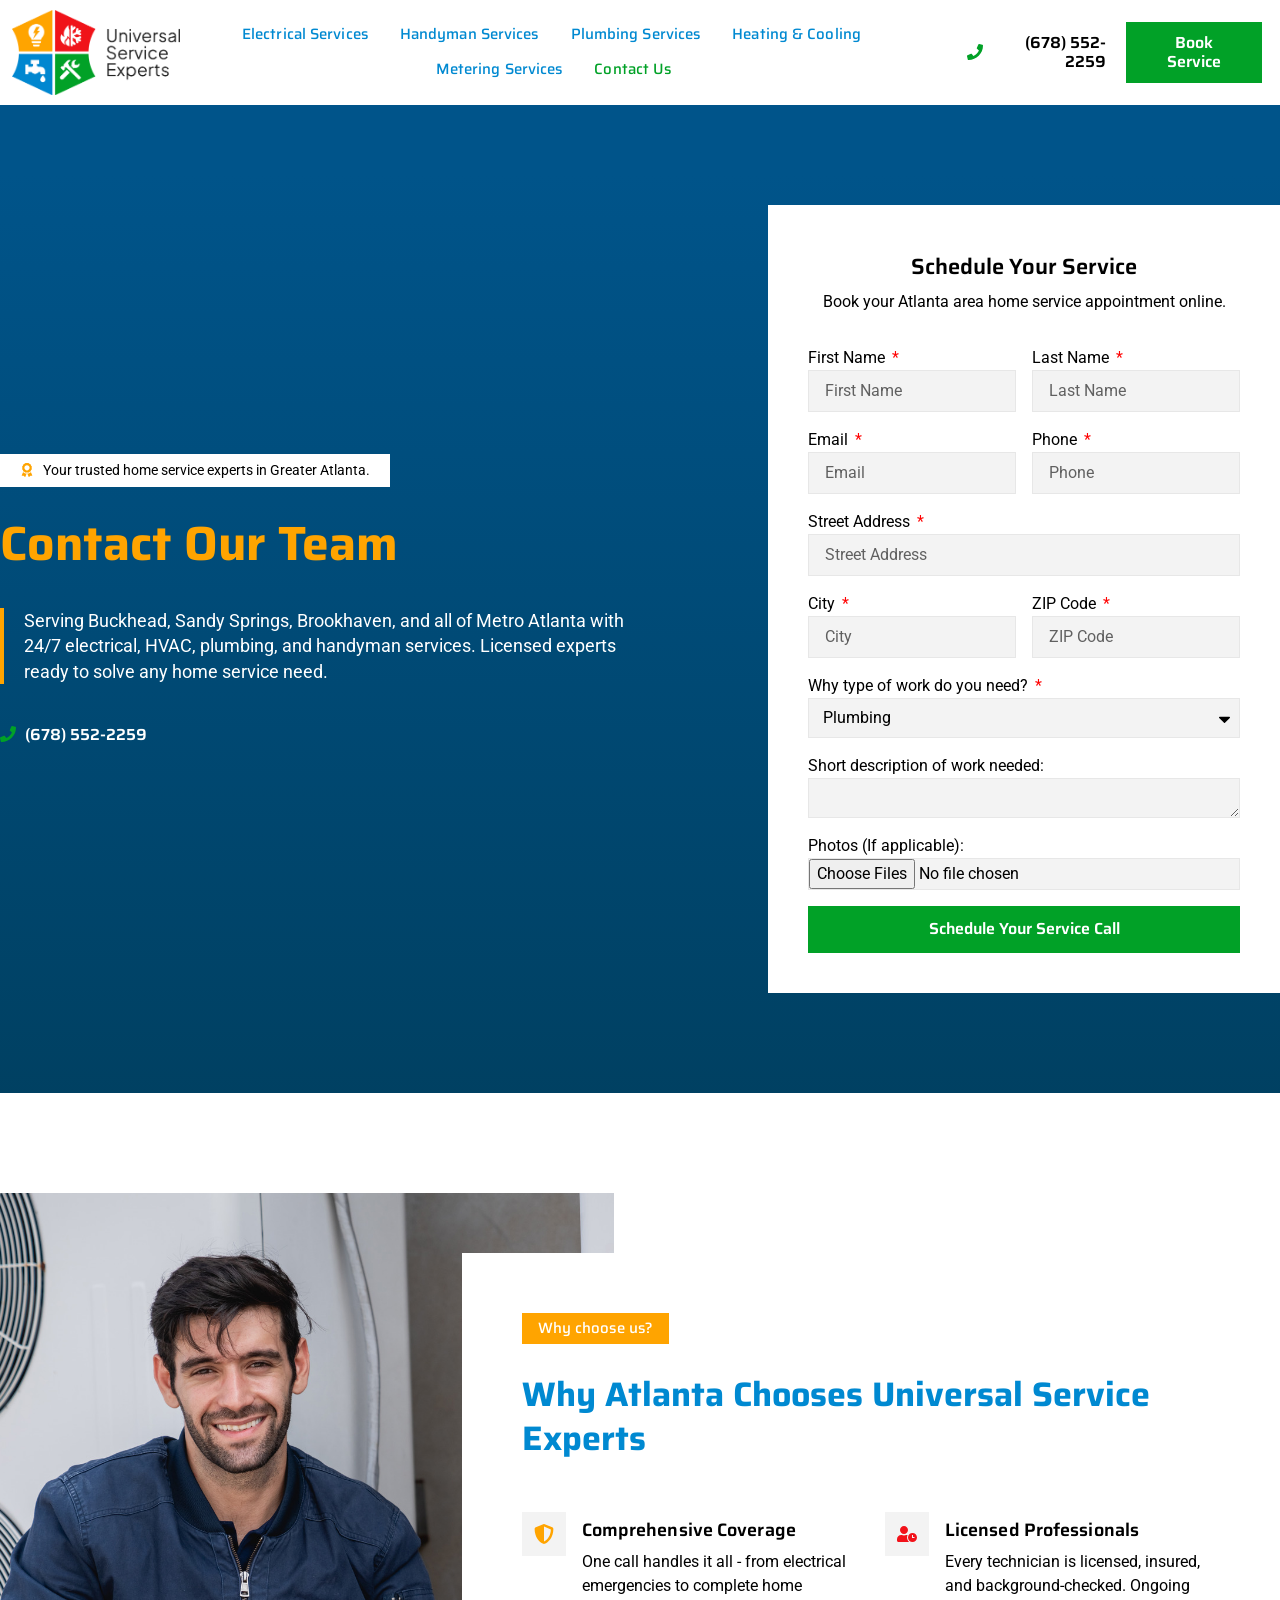
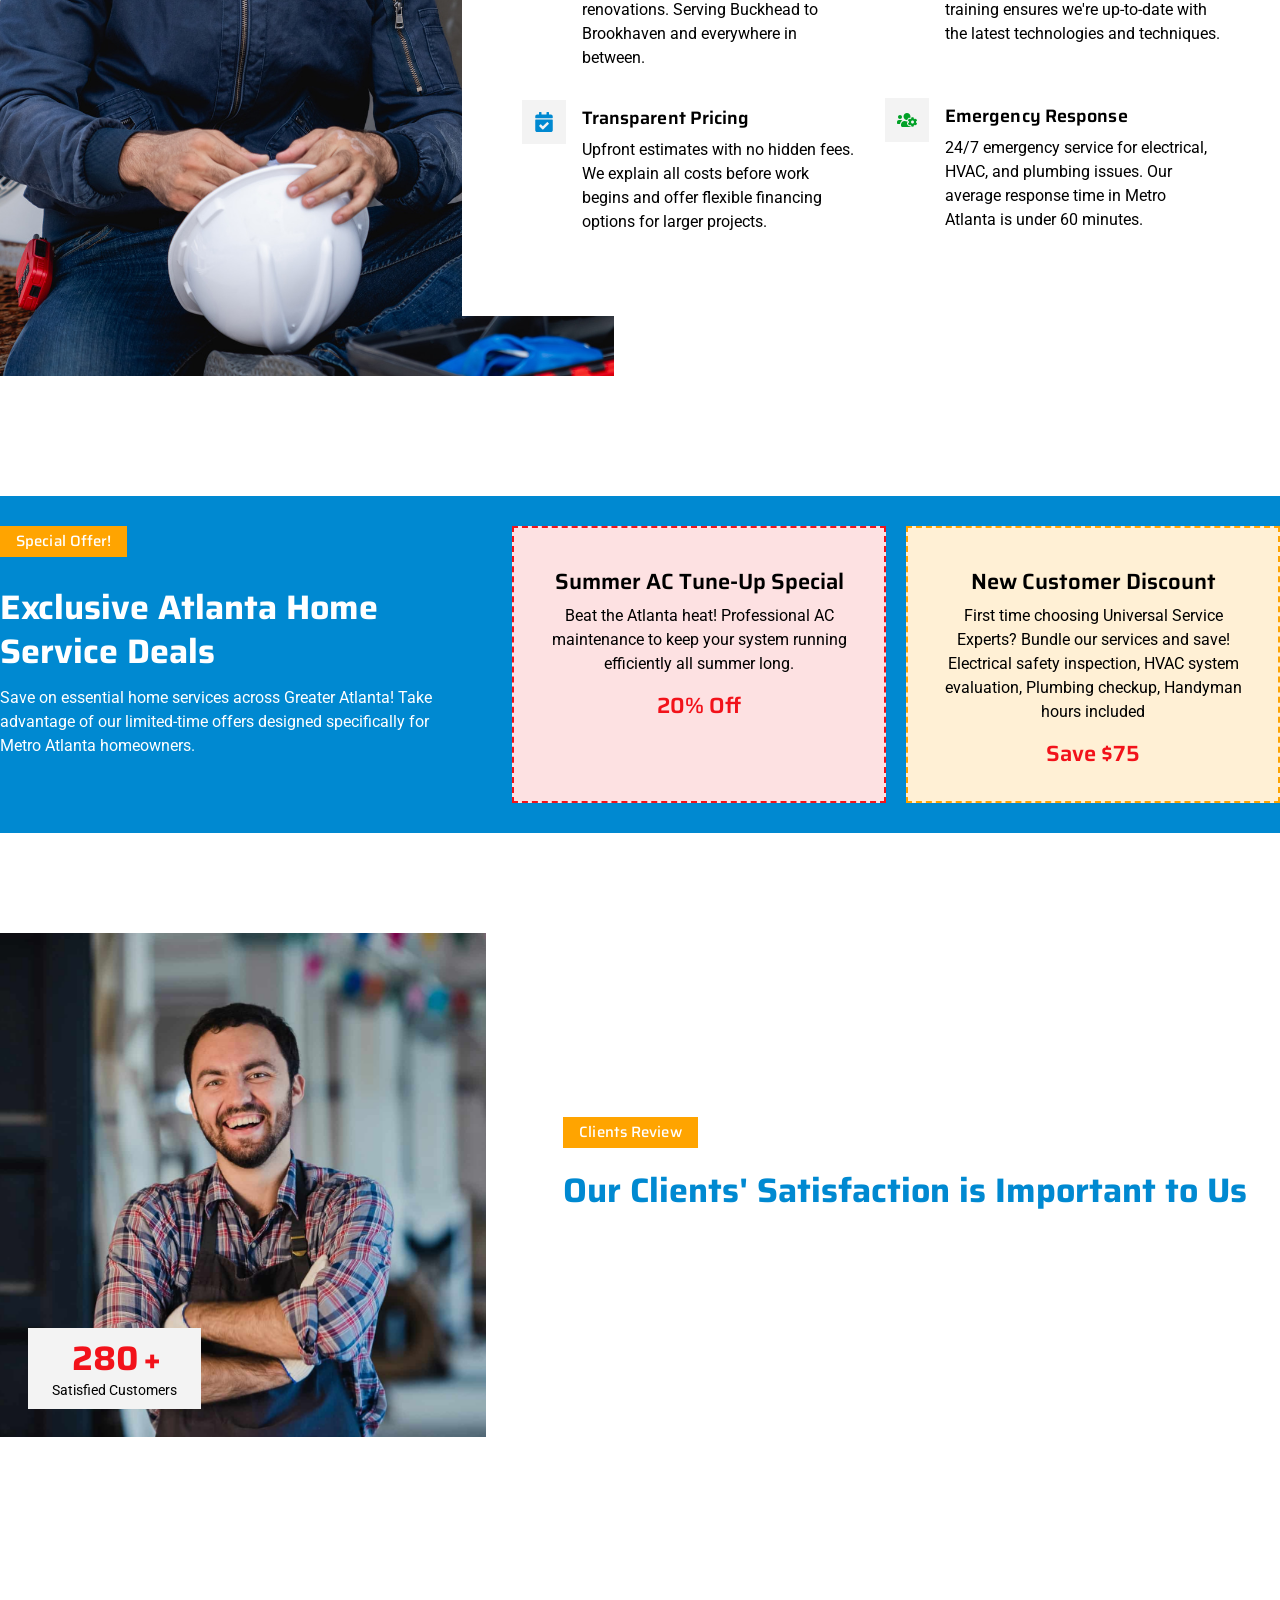
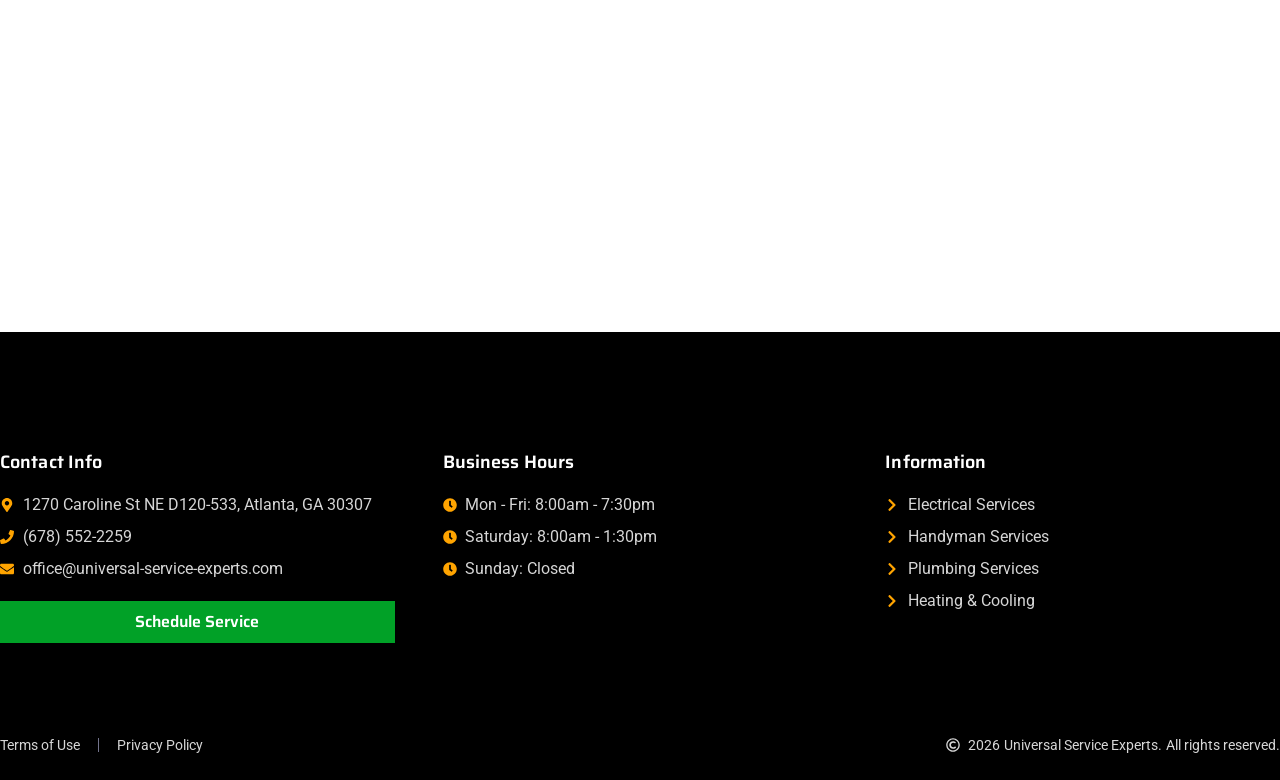
==== public_html/contact-us/index.html @ 04fa9fb0 "first commit" ====
<!DOCTYPE html>
<html lang="en-US">
<head>
	<meta charset="UTF-8">
		<title>Contact Us &#8211; Universal Service Experts</title>
<meta name='robots' content='max-image-preview:large' />
<style id='wp-img-auto-sizes-contain-inline-css'>
img:is([sizes=auto i],[sizes^="auto," i]){contain-intrinsic-size:3000px 1500px}
/*# sourceURL=wp-img-auto-sizes-contain-inline-css */
</style>
<style id='wp-emoji-styles-inline-css'>

	img.wp-smiley, img.emoji {
		display: inline !important;
		border: none !important;
		box-shadow: none !important;
		height: 1em !important;
		width: 1em !important;
		margin: 0 0.07em !important;
		vertical-align: -0.1em !important;
		background: none !important;
		padding: 0 !important;
	}
/*# sourceURL=wp-emoji-styles-inline-css */
</style>
<style id='global-styles-inline-css'>
:root{--wp--preset--aspect-ratio--square: 1;--wp--preset--aspect-ratio--4-3: 4/3;--wp--preset--aspect-ratio--3-4: 3/4;--wp--preset--aspect-ratio--3-2: 3/2;--wp--preset--aspect-ratio--2-3: 2/3;--wp--preset--aspect-ratio--16-9: 16/9;--wp--preset--aspect-ratio--9-16: 9/16;--wp--preset--color--black: #000000;--wp--preset--color--cyan-bluish-gray: #abb8c3;--wp--preset--color--white: #ffffff;--wp--preset--color--pale-pink: #f78da7;--wp--preset--color--vivid-red: #cf2e2e;--wp--preset--color--luminous-vivid-orange: #ff6900;--wp--preset--color--luminous-vivid-amber: #fcb900;--wp--preset--color--light-green-cyan: #7bdcb5;--wp--preset--color--vivid-green-cyan: #00d084;--wp--preset--color--pale-cyan-blue: #8ed1fc;--wp--preset--color--vivid-cyan-blue: #0693e3;--wp--preset--color--vivid-purple: #9b51e0;--wp--preset--gradient--vivid-cyan-blue-to-vivid-purple: linear-gradient(135deg,rgb(6,147,227) 0%,rgb(155,81,224) 100%);--wp--preset--gradient--light-green-cyan-to-vivid-green-cyan: linear-gradient(135deg,rgb(122,220,180) 0%,rgb(0,208,130) 100%);--wp--preset--gradient--luminous-vivid-amber-to-luminous-vivid-orange: linear-gradient(135deg,rgb(252,185,0) 0%,rgb(255,105,0) 100%);--wp--preset--gradient--luminous-vivid-orange-to-vivid-red: linear-gradient(135deg,rgb(255,105,0) 0%,rgb(207,46,46) 100%);--wp--preset--gradient--very-light-gray-to-cyan-bluish-gray: linear-gradient(135deg,rgb(238,238,238) 0%,rgb(169,184,195) 100%);--wp--preset--gradient--cool-to-warm-spectrum: linear-gradient(135deg,rgb(74,234,220) 0%,rgb(151,120,209) 20%,rgb(207,42,186) 40%,rgb(238,44,130) 60%,rgb(251,105,98) 80%,rgb(254,248,76) 100%);--wp--preset--gradient--blush-light-purple: linear-gradient(135deg,rgb(255,206,236) 0%,rgb(152,150,240) 100%);--wp--preset--gradient--blush-bordeaux: linear-gradient(135deg,rgb(254,205,165) 0%,rgb(254,45,45) 50%,rgb(107,0,62) 100%);--wp--preset--gradient--luminous-dusk: linear-gradient(135deg,rgb(255,203,112) 0%,rgb(199,81,192) 50%,rgb(65,88,208) 100%);--wp--preset--gradient--pale-ocean: linear-gradient(135deg,rgb(255,245,203) 0%,rgb(182,227,212) 50%,rgb(51,167,181) 100%);--wp--preset--gradient--electric-grass: linear-gradient(135deg,rgb(202,248,128) 0%,rgb(113,206,126) 100%);--wp--preset--gradient--midnight: linear-gradient(135deg,rgb(2,3,129) 0%,rgb(40,116,252) 100%);--wp--preset--font-size--small: 13px;--wp--preset--font-size--medium: 20px;--wp--preset--font-size--large: 36px;--wp--preset--font-size--x-large: 42px;--wp--preset--spacing--20: 0.44rem;--wp--preset--spacing--30: 0.67rem;--wp--preset--spacing--40: 1rem;--wp--preset--spacing--50: 1.5rem;--wp--preset--spacing--60: 2.25rem;--wp--preset--spacing--70: 3.38rem;--wp--preset--spacing--80: 5.06rem;--wp--preset--shadow--natural: 6px 6px 9px rgba(0, 0, 0, 0.2);--wp--preset--shadow--deep: 12px 12px 50px rgba(0, 0, 0, 0.4);--wp--preset--shadow--sharp: 6px 6px 0px rgba(0, 0, 0, 0.2);--wp--preset--shadow--outlined: 6px 6px 0px -3px rgb(255, 255, 255), 6px 6px rgb(0, 0, 0);--wp--preset--shadow--crisp: 6px 6px 0px rgb(0, 0, 0);}:root { --wp--style--global--content-size: 800px;--wp--style--global--wide-size: 1200px; }:where(body) { margin: 0; }.wp-site-blocks > .alignleft { float: left; margin-right: 2em; }.wp-site-blocks > .alignright { float: right; margin-left: 2em; }.wp-site-blocks > .aligncenter { justify-content: center; margin-left: auto; margin-right: auto; }:where(.wp-site-blocks) > * { margin-block-start: 24px; margin-block-end: 0; }:where(.wp-site-blocks) > :first-child { margin-block-start: 0; }:where(.wp-site-blocks) > :last-child { margin-block-end: 0; }:root { --wp--style--block-gap: 24px; }:root :where(.is-layout-flow) > :first-child{margin-block-start: 0;}:root :where(.is-layout-flow) > :last-child{margin-block-end: 0;}:root :where(.is-layout-flow) > *{margin-block-start: 24px;margin-block-end: 0;}:root :where(.is-layout-constrained) > :first-child{margin-block-start: 0;}:root :where(.is-layout-constrained) > :last-child{margin-block-end: 0;}:root :where(.is-layout-constrained) > *{margin-block-start: 24px;margin-block-end: 0;}:root :where(.is-layout-flex){gap: 24px;}:root :where(.is-layout-grid){gap: 24px;}.is-layout-flow > .alignleft{float: left;margin-inline-start: 0;margin-inline-end: 2em;}.is-layout-flow > .alignright{float: right;margin-inline-start: 2em;margin-inline-end: 0;}.is-layout-flow > .aligncenter{margin-left: auto !important;margin-right: auto !important;}.is-layout-constrained > .alignleft{float: left;margin-inline-start: 0;margin-inline-end: 2em;}.is-layout-constrained > .alignright{float: right;margin-inline-start: 2em;margin-inline-end: 0;}.is-layout-constrained > .aligncenter{margin-left: auto !important;margin-right: auto !important;}.is-layout-constrained > :where(:not(.alignleft):not(.alignright):not(.alignfull)){max-width: var(--wp--style--global--content-size);margin-left: auto !important;margin-right: auto !important;}.is-layout-constrained > .alignwide{max-width: var(--wp--style--global--wide-size);}body .is-layout-flex{display: flex;}.is-layout-flex{flex-wrap: wrap;align-items: center;}.is-layout-flex > :is(*, div){margin: 0;}body .is-layout-grid{display: grid;}.is-layout-grid > :is(*, div){margin: 0;}body{padding-top: 0px;padding-right: 0px;padding-bottom: 0px;padding-left: 0px;}a:where(:not(.wp-element-button)){text-decoration: underline;}:root :where(.wp-element-button, .wp-block-button__link){background-color: #32373c;border-width: 0;color: #fff;font-family: inherit;font-size: inherit;font-style: inherit;font-weight: inherit;letter-spacing: inherit;line-height: inherit;padding-top: calc(0.667em + 2px);padding-right: calc(1.333em + 2px);padding-bottom: calc(0.667em + 2px);padding-left: calc(1.333em + 2px);text-decoration: none;text-transform: inherit;}.has-black-color{color: var(--wp--preset--color--black) !important;}.has-cyan-bluish-gray-color{color: var(--wp--preset--color--cyan-bluish-gray) !important;}.has-white-color{color: var(--wp--preset--color--white) !important;}.has-pale-pink-color{color: var(--wp--preset--color--pale-pink) !important;}.has-vivid-red-color{color: var(--wp--preset--color--vivid-red) !important;}.has-luminous-vivid-orange-color{color: var(--wp--preset--color--luminous-vivid-orange) !important;}.has-luminous-vivid-amber-color{color: var(--wp--preset--color--luminous-vivid-amber) !important;}.has-light-green-cyan-color{color: var(--wp--preset--color--light-green-cyan) !important;}.has-vivid-green-cyan-color{color: var(--wp--preset--color--vivid-green-cyan) !important;}.has-pale-cyan-blue-color{color: var(--wp--preset--color--pale-cyan-blue) !important;}.has-vivid-cyan-blue-color{color: var(--wp--preset--color--vivid-cyan-blue) !important;}.has-vivid-purple-color{color: var(--wp--preset--color--vivid-purple) !important;}.has-black-background-color{background-color: var(--wp--preset--color--black) !important;}.has-cyan-bluish-gray-background-color{background-color: var(--wp--preset--color--cyan-bluish-gray) !important;}.has-white-background-color{background-color: var(--wp--preset--color--white) !important;}.has-pale-pink-background-color{background-color: var(--wp--preset--color--pale-pink) !important;}.has-vivid-red-background-color{background-color: var(--wp--preset--color--vivid-red) !important;}.has-luminous-vivid-orange-background-color{background-color: var(--wp--preset--color--luminous-vivid-orange) !important;}.has-luminous-vivid-amber-background-color{background-color: var(--wp--preset--color--luminous-vivid-amber) !important;}.has-light-green-cyan-background-color{background-color: var(--wp--preset--color--light-green-cyan) !important;}.has-vivid-green-cyan-background-color{background-color: var(--wp--preset--color--vivid-green-cyan) !important;}.has-pale-cyan-blue-background-color{background-color: var(--wp--preset--color--pale-cyan-blue) !important;}.has-vivid-cyan-blue-background-color{background-color: var(--wp--preset--color--vivid-cyan-blue) !important;}.has-vivid-purple-background-color{background-color: var(--wp--preset--color--vivid-purple) !important;}.has-black-border-color{border-color: var(--wp--preset--color--black) !important;}.has-cyan-bluish-gray-border-color{border-color: var(--wp--preset--color--cyan-bluish-gray) !important;}.has-white-border-color{border-color: var(--wp--preset--color--white) !important;}.has-pale-pink-border-color{border-color: var(--wp--preset--color--pale-pink) !important;}.has-vivid-red-border-color{border-color: var(--wp--preset--color--vivid-red) !important;}.has-luminous-vivid-orange-border-color{border-color: var(--wp--preset--color--luminous-vivid-orange) !important;}.has-luminous-vivid-amber-border-color{border-color: var(--wp--preset--color--luminous-vivid-amber) !important;}.has-light-green-cyan-border-color{border-color: var(--wp--preset--color--light-green-cyan) !important;}.has-vivid-green-cyan-border-color{border-color: var(--wp--preset--color--vivid-green-cyan) !important;}.has-pale-cyan-blue-border-color{border-color: var(--wp--preset--color--pale-cyan-blue) !important;}.has-vivid-cyan-blue-border-color{border-color: var(--wp--preset--color--vivid-cyan-blue) !important;}.has-vivid-purple-border-color{border-color: var(--wp--preset--color--vivid-purple) !important;}.has-vivid-cyan-blue-to-vivid-purple-gradient-background{background: var(--wp--preset--gradient--vivid-cyan-blue-to-vivid-purple) !important;}.has-light-green-cyan-to-vivid-green-cyan-gradient-background{background: var(--wp--preset--gradient--light-green-cyan-to-vivid-green-cyan) !important;}.has-luminous-vivid-amber-to-luminous-vivid-orange-gradient-background{background: var(--wp--preset--gradient--luminous-vivid-amber-to-luminous-vivid-orange) !important;}.has-luminous-vivid-orange-to-vivid-red-gradient-background{background: var(--wp--preset--gradient--luminous-vivid-orange-to-vivid-red) !important;}.has-very-light-gray-to-cyan-bluish-gray-gradient-background{background: var(--wp--preset--gradient--very-light-gray-to-cyan-bluish-gray) !important;}.has-cool-to-warm-spectrum-gradient-background{background: var(--wp--preset--gradient--cool-to-warm-spectrum) !important;}.has-blush-light-purple-gradient-background{background: var(--wp--preset--gradient--blush-light-purple) !important;}.has-blush-bordeaux-gradient-background{background: var(--wp--preset--gradient--blush-bordeaux) !important;}.has-luminous-dusk-gradient-background{background: var(--wp--preset--gradient--luminous-dusk) !important;}.has-pale-ocean-gradient-background{background: var(--wp--preset--gradient--pale-ocean) !important;}.has-electric-grass-gradient-background{background: var(--wp--preset--gradient--electric-grass) !important;}.has-midnight-gradient-background{background: var(--wp--preset--gradient--midnight) !important;}.has-small-font-size{font-size: var(--wp--preset--font-size--small) !important;}.has-medium-font-size{font-size: var(--wp--preset--font-size--medium) !important;}.has-large-font-size{font-size: var(--wp--preset--font-size--large) !important;}.has-x-large-font-size{font-size: var(--wp--preset--font-size--x-large) !important;}
:root :where(.wp-block-pullquote){font-size: 1.5em;line-height: 1.6;}
/*# sourceURL=global-styles-inline-css */
</style>
<link rel='stylesheet' id='hello-elementor-css' href='../wp-content/themes/hello-elementor/style.min.css' media='all' />
<link rel='stylesheet' id='hello-elementor-theme-style-css' href='../wp-content/themes/hello-elementor/theme.min.css' media='all' />
<link rel='stylesheet' id='hello-elementor-header-footer-css' href='../wp-content/themes/hello-elementor/header-footer.min.css' media='all' />
<link rel='stylesheet' id='elementor-frontend-css' href='../wp-content/plugins/elementor/assets/css/frontend.min.css' media='all' />
<style id='elementor-frontend-inline-css'>
.elementor-kit-12{--e-global-color-primary:#F2121A;--e-global-color-secondary:#0089D1;--e-global-color-text:#000000;--e-global-color-accent:#01A127;--e-global-color-25a53c8:#FFA400;--e-global-color-320f623:#F3F3F3;--e-global-color-e9cd31f:#73748C;--e-global-color-d711a01:#FFFFFF;--e-global-color-f14eef9:#FFFFFFD6;--e-global-color-6765779:#E7E7E7;--e-global-color-aa77c79:#FFFFFF00;--e-global-color-fb6cf7d:#FFFFFF;--e-global-typography-primary-font-family:"Saira";--e-global-typography-primary-font-size:48px;--e-global-typography-primary-font-weight:700;--e-global-typography-primary-line-height:1.2em;--e-global-typography-secondary-font-family:"Saira";--e-global-typography-secondary-font-size:34px;--e-global-typography-secondary-font-weight:700;--e-global-typography-secondary-line-height:1.3em;--e-global-typography-text-font-family:"Roboto";--e-global-typography-text-font-size:16px;--e-global-typography-text-font-weight:400;--e-global-typography-text-line-height:1.5em;--e-global-typography-accent-font-family:"Saira";--e-global-typography-accent-font-size:16px;--e-global-typography-accent-font-weight:600;--e-global-typography-accent-text-transform:capitalize;--e-global-typography-accent-font-style:normal;--e-global-typography-accent-text-decoration:none;--e-global-typography-accent-line-height:1.2em;--e-global-typography-accent-letter-spacing:0px;--e-global-typography-d791ca2-font-family:"Saira";--e-global-typography-d791ca2-font-size:22px;--e-global-typography-d791ca2-font-weight:600;--e-global-typography-d791ca2-line-height:1.3em;--e-global-typography-546d8cb-font-family:"Saira";--e-global-typography-546d8cb-font-size:18px;--e-global-typography-546d8cb-font-weight:600;--e-global-typography-546d8cb-line-height:1.2em;--e-global-typography-546d8cb-letter-spacing:0.1px;--e-global-typography-abd3114-font-family:"Saira";--e-global-typography-abd3114-font-size:15px;--e-global-typography-abd3114-font-weight:500;--e-global-typography-abd3114-line-height:1.3em;--e-global-typography-abd3114-letter-spacing:0.1px;--e-global-typography-c35e9f8-font-family:"Roboto";--e-global-typography-c35e9f8-font-size:14px;--e-global-typography-c35e9f8-font-weight:400;--e-global-typography-c35e9f8-line-height:1.5em;--e-global-typography-f9c07d1-font-family:"Roboto";--e-global-typography-f9c07d1-font-size:18px;--e-global-typography-f9c07d1-font-weight:400;--e-global-typography-f9c07d1-line-height:1.4em;background-color:var( --e-global-color-320f623 );color:var( --e-global-color-text );font-family:var( --e-global-typography-text-font-family ), Sans-serif;font-size:var( --e-global-typography-text-font-size );font-weight:var( --e-global-typography-text-font-weight );line-height:var( --e-global-typography-text-line-height );}.elementor-kit-12 button,.elementor-kit-12 input[type="button"],.elementor-kit-12 input[type="submit"],.elementor-kit-12 .elementor-button{background-color:var( --e-global-color-accent );font-family:var( --e-global-typography-accent-font-family ), Sans-serif;font-size:var( --e-global-typography-accent-font-size );font-weight:var( --e-global-typography-accent-font-weight );text-transform:var( --e-global-typography-accent-text-transform );font-style:var( --e-global-typography-accent-font-style );text-decoration:var( --e-global-typography-accent-text-decoration );line-height:var( --e-global-typography-accent-line-height );letter-spacing:var( --e-global-typography-accent-letter-spacing );color:var( --e-global-color-d711a01 );border-style:solid;border-width:1px 1px 1px 1px;border-color:var( --e-global-color-accent );border-radius:0px 0px 0px 0px;padding:10px 24px 10px 24px;}.elementor-kit-12 button:hover,.elementor-kit-12 button:focus,.elementor-kit-12 input[type="button"]:hover,.elementor-kit-12 input[type="button"]:focus,.elementor-kit-12 input[type="submit"]:hover,.elementor-kit-12 input[type="submit"]:focus,.elementor-kit-12 .elementor-button:hover,.elementor-kit-12 .elementor-button:focus{background-color:var( --e-global-color-25a53c8 );color:var( --e-global-color-secondary );border-style:solid;border-width:1px 1px 1px 1px;border-color:var( --e-global-color-25a53c8 );}.elementor-kit-12 e-page-transition{background-color:var( --e-global-color-320f623 );}.elementor-kit-12 p{margin-block-end:1.5em;}.elementor-kit-12 a{color:var( --e-global-color-secondary );}.elementor-kit-12 a:hover{color:var( --e-global-color-primary );}.elementor-kit-12 h1{color:var( --e-global-color-secondary );font-family:var( --e-global-typography-primary-font-family ), Sans-serif;font-size:var( --e-global-typography-primary-font-size );font-weight:var( --e-global-typography-primary-font-weight );line-height:var( --e-global-typography-primary-line-height );}.elementor-kit-12 h2{color:var( --e-global-color-secondary );font-family:var( --e-global-typography-secondary-font-family ), Sans-serif;font-size:var( --e-global-typography-secondary-font-size );font-weight:var( --e-global-typography-secondary-font-weight );line-height:var( --e-global-typography-secondary-line-height );}.elementor-kit-12 h3{color:var( --e-global-color-secondary );font-family:var( --e-global-typography-d791ca2-font-family ), Sans-serif;font-size:var( --e-global-typography-d791ca2-font-size );font-weight:var( --e-global-typography-d791ca2-font-weight );line-height:var( --e-global-typography-d791ca2-line-height );}.elementor-kit-12 h4{color:var( --e-global-color-secondary );font-family:var( --e-global-typography-546d8cb-font-family ), Sans-serif;font-size:var( --e-global-typography-546d8cb-font-size );font-weight:var( --e-global-typography-546d8cb-font-weight );line-height:var( --e-global-typography-546d8cb-line-height );letter-spacing:var( --e-global-typography-546d8cb-letter-spacing );}.elementor-kit-12 h5{color:var( --e-global-color-secondary );font-family:var( --e-global-typography-accent-font-family ), Sans-serif;font-size:var( --e-global-typography-accent-font-size );font-weight:var( --e-global-typography-accent-font-weight );text-transform:var( --e-global-typography-accent-text-transform );font-style:var( --e-global-typography-accent-font-style );text-decoration:var( --e-global-typography-accent-text-decoration );line-height:var( --e-global-typography-accent-line-height );letter-spacing:var( --e-global-typography-accent-letter-spacing );}.elementor-kit-12 h6{color:var( --e-global-color-secondary );font-family:var( --e-global-typography-abd3114-font-family ), Sans-serif;font-size:var( --e-global-typography-abd3114-font-size );font-weight:var( --e-global-typography-abd3114-font-weight );line-height:var( --e-global-typography-abd3114-line-height );letter-spacing:var( --e-global-typography-abd3114-letter-spacing );}.elementor-kit-12 img{border-radius:0px 0px 0px 0px;}.elementor-kit-12 label{color:var( --e-global-color-text );font-family:var( --e-global-typography-text-font-family ), Sans-serif;font-size:var( --e-global-typography-text-font-size );font-weight:var( --e-global-typography-text-font-weight );line-height:var( --e-global-typography-text-line-height );}.elementor-kit-12 input:not([type="button"]):not([type="submit"]),.elementor-kit-12 textarea,.elementor-kit-12 .elementor-field-textual{font-family:var( --e-global-typography-text-font-family ), Sans-serif;font-size:var( --e-global-typography-text-font-size );font-weight:var( --e-global-typography-text-font-weight );line-height:var( --e-global-typography-text-line-height );color:var( --e-global-color-text );accent-color:var( --e-global-color-25a53c8 );background-color:var( --e-global-color-320f623 );border-style:solid;border-width:1px 1px 1px 1px;border-color:var( --e-global-color-6765779 );border-radius:0px 0px 0px 0px;}.elementor-section.elementor-section-boxed > .elementor-container{max-width:1280px;}.e-con{--container-max-width:1280px;}{}h1.entry-title{display:var(--page-title-display);}.elementor-lightbox{--lightbox-ui-color:var( --e-global-color-e9cd31f );--lightbox-ui-color-hover:var( --e-global-color-d711a01 );--lightbox-text-color:var( --e-global-color-f14eef9 );}.site-header .site-branding{flex-direction:column;align-items:stretch;}.site-header{padding-inline-end:0px;padding-inline-start:0px;}.site-footer .site-branding{flex-direction:column;align-items:stretch;}@media(max-width:1024px){.elementor-kit-12{font-size:var( --e-global-typography-text-font-size );line-height:var( --e-global-typography-text-line-height );}.elementor-kit-12 h1{font-size:var( --e-global-typography-primary-font-size );line-height:var( --e-global-typography-primary-line-height );}.elementor-kit-12 h2{font-size:var( --e-global-typography-secondary-font-size );line-height:var( --e-global-typography-secondary-line-height );}.elementor-kit-12 h3{font-size:var( --e-global-typography-d791ca2-font-size );line-height:var( --e-global-typography-d791ca2-line-height );}.elementor-kit-12 h4{font-size:var( --e-global-typography-546d8cb-font-size );line-height:var( --e-global-typography-546d8cb-line-height );letter-spacing:var( --e-global-typography-546d8cb-letter-spacing );}.elementor-kit-12 h5{font-size:var( --e-global-typography-accent-font-size );line-height:var( --e-global-typography-accent-line-height );letter-spacing:var( --e-global-typography-accent-letter-spacing );}.elementor-kit-12 h6{font-size:var( --e-global-typography-abd3114-font-size );line-height:var( --e-global-typography-abd3114-line-height );letter-spacing:var( --e-global-typography-abd3114-letter-spacing );}.elementor-kit-12 button,.elementor-kit-12 input[type="button"],.elementor-kit-12 input[type="submit"],.elementor-kit-12 .elementor-button{font-size:var( --e-global-typography-accent-font-size );line-height:var( --e-global-typography-accent-line-height );letter-spacing:var( --e-global-typography-accent-letter-spacing );}.elementor-kit-12 label{font-size:var( --e-global-typography-text-font-size );line-height:var( --e-global-typography-text-line-height );}.elementor-kit-12 input:not([type="button"]):not([type="submit"]),.elementor-kit-12 textarea,.elementor-kit-12 .elementor-field-textual{font-size:var( --e-global-typography-text-font-size );line-height:var( --e-global-typography-text-line-height );}.elementor-section.elementor-section-boxed > .elementor-container{max-width:1024px;}.e-con{--container-max-width:1024px;}}@media(max-width:767px){.elementor-kit-12{--e-global-typography-primary-font-size:38px;--e-global-typography-secondary-font-size:28px;font-size:var( --e-global-typography-text-font-size );line-height:var( --e-global-typography-text-line-height );}.elementor-kit-12 h1{font-size:var( --e-global-typography-primary-font-size );line-height:var( --e-global-typography-primary-line-height );}.elementor-kit-12 h2{font-size:var( --e-global-typography-secondary-font-size );line-height:var( --e-global-typography-secondary-line-height );}.elementor-kit-12 h3{font-size:var( --e-global-typography-d791ca2-font-size );line-height:var( --e-global-typography-d791ca2-line-height );}.elementor-kit-12 h4{font-size:var( --e-global-typography-546d8cb-font-size );line-height:var( --e-global-typography-546d8cb-line-height );letter-spacing:var( --e-global-typography-546d8cb-letter-spacing );}.elementor-kit-12 h5{font-size:var( --e-global-typography-accent-font-size );line-height:var( --e-global-typography-accent-line-height );letter-spacing:var( --e-global-typography-accent-letter-spacing );}.elementor-kit-12 h6{font-size:var( --e-global-typography-abd3114-font-size );line-height:var( --e-global-typography-abd3114-line-height );letter-spacing:var( --e-global-typography-abd3114-letter-spacing );}.elementor-kit-12 button,.elementor-kit-12 input[type="button"],.elementor-kit-12 input[type="submit"],.elementor-kit-12 .elementor-button{font-size:var( --e-global-typography-accent-font-size );line-height:var( --e-global-typography-accent-line-height );letter-spacing:var( --e-global-typography-accent-letter-spacing );}.elementor-kit-12 label{font-size:var( --e-global-typography-text-font-size );line-height:var( --e-global-typography-text-line-height );}.elementor-kit-12 input:not([type="button"]):not([type="submit"]),.elementor-kit-12 textarea,.elementor-kit-12 .elementor-field-textual{font-size:var( --e-global-typography-text-font-size );line-height:var( --e-global-typography-text-line-height );}.elementor-section.elementor-section-boxed > .elementor-container{max-width:767px;}.e-con{--container-max-width:767px;}}
.elementor-500 .elementor-element.elementor-element-7fd04c95{--display:flex;--flex-direction:row;--container-widget-width:initial;--container-widget-height:100%;--container-widget-flex-grow:1;--container-widget-align-self:stretch;--flex-wrap-mobile:wrap;--gap:0px 0px;--row-gap:0px;--column-gap:0px;--padding-top:0px;--padding-bottom:0px;--padding-left:0px;--padding-right:0px;}.elementor-500 .elementor-element.elementor-element-132e646d{--display:flex;--flex-direction:column;--container-widget-width:100%;--container-widget-height:initial;--container-widget-flex-grow:0;--container-widget-align-self:initial;--flex-wrap-mobile:wrap;}.elementor-500 .elementor-element.elementor-element-132e646d.e-con{--flex-grow:0;--flex-shrink:0;}.elementor-500 .elementor-element.elementor-element-3b303d76{text-align:center;}.elementor-500 .elementor-element.elementor-element-3b303d76 img{width:168px;transition-duration:0.8s;border-style:none;}.elementor-500 .elementor-element.elementor-element-3b303d76:hover img{opacity:0.84;}.elementor-500 .elementor-element.elementor-element-45660413{--display:flex;--flex-direction:column;--container-widget-width:100%;--container-widget-height:initial;--container-widget-flex-grow:0;--container-widget-align-self:initial;--flex-wrap-mobile:wrap;--justify-content:center;}.elementor-500 .elementor-element.elementor-element-45660413.e-con{--flex-grow:0;--flex-shrink:0;}.elementor-500 .elementor-element.elementor-element-605578be{width:var( --container-widget-width, 108.333% );max-width:108.333%;--container-widget-width:108.333%;--container-widget-flex-grow:0;--e-nav-menu-horizontal-menu-item-margin:calc( 4px / 2 );}.elementor-500 .elementor-element.elementor-element-605578be > .elementor-widget-container{margin:0px 40px 0px 0px;}.elementor-500 .elementor-element.elementor-element-605578be.elementor-element{--flex-grow:0;--flex-shrink:0;}.elementor-500 .elementor-element.elementor-element-605578be .elementor-nav-menu .elementor-item{font-family:var( --e-global-typography-abd3114-font-family ), Sans-serif;font-size:var( --e-global-typography-abd3114-font-size );font-weight:var( --e-global-typography-abd3114-font-weight );line-height:var( --e-global-typography-abd3114-line-height );letter-spacing:var( --e-global-typography-abd3114-letter-spacing );}.elementor-500 .elementor-element.elementor-element-605578be .elementor-nav-menu--main .elementor-item{color:var( --e-global-color-secondary );fill:var( --e-global-color-secondary );padding-left:14px;padding-right:14px;padding-top:8px;padding-bottom:8px;}.elementor-500 .elementor-element.elementor-element-605578be .elementor-nav-menu--main .elementor-item:hover,
					.elementor-500 .elementor-element.elementor-element-605578be .elementor-nav-menu--main .elementor-item.elementor-item-active,
					.elementor-500 .elementor-element.elementor-element-605578be .elementor-nav-menu--main .elementor-item.highlighted,
					.elementor-500 .elementor-element.elementor-element-605578be .elementor-nav-menu--main .elementor-item:focus{color:var( --e-global-color-accent );fill:var( --e-global-color-accent );}.elementor-500 .elementor-element.elementor-element-605578be .elementor-nav-menu--main .elementor-item.elementor-item-active{color:var( --e-global-color-accent );}.elementor-500 .elementor-element.elementor-element-605578be .elementor-nav-menu--main:not(.elementor-nav-menu--layout-horizontal) .elementor-nav-menu > li:not(:last-child){margin-bottom:4px;}.elementor-500 .elementor-element.elementor-element-605578be .elementor-nav-menu--dropdown a, .elementor-500 .elementor-element.elementor-element-605578be .elementor-menu-toggle{color:var( --e-global-color-f14eef9 );}.elementor-500 .elementor-element.elementor-element-605578be .elementor-nav-menu--dropdown{background-color:var( --e-global-color-secondary );border-style:solid;border-width:10px 6px 10px 6px;border-color:var( --e-global-color-secondary );border-radius:0px 0px 0px 0px;}.elementor-500 .elementor-element.elementor-element-605578be .elementor-nav-menu--dropdown a:hover,
					.elementor-500 .elementor-element.elementor-element-605578be .elementor-nav-menu--dropdown a.elementor-item-active,
					.elementor-500 .elementor-element.elementor-element-605578be .elementor-nav-menu--dropdown a.highlighted,
					.elementor-500 .elementor-element.elementor-element-605578be .elementor-menu-toggle:hover{color:var( --e-global-color-25a53c8 );}.elementor-500 .elementor-element.elementor-element-605578be .elementor-nav-menu--dropdown a:hover,
					.elementor-500 .elementor-element.elementor-element-605578be .elementor-nav-menu--dropdown a.elementor-item-active,
					.elementor-500 .elementor-element.elementor-element-605578be .elementor-nav-menu--dropdown a.highlighted{background-color:var( --e-global-color-aa77c79 );}.elementor-500 .elementor-element.elementor-element-605578be .elementor-nav-menu--dropdown a.elementor-item-active{color:var( --e-global-color-25a53c8 );background-color:var( --e-global-color-aa77c79 );}.elementor-500 .elementor-element.elementor-element-605578be .elementor-nav-menu--dropdown .elementor-item, .elementor-500 .elementor-element.elementor-element-605578be .elementor-nav-menu--dropdown  .elementor-sub-item{font-family:var( --e-global-typography-abd3114-font-family ), Sans-serif;font-size:var( --e-global-typography-abd3114-font-size );font-weight:var( --e-global-typography-abd3114-font-weight );letter-spacing:var( --e-global-typography-abd3114-letter-spacing );}.elementor-500 .elementor-element.elementor-element-605578be .elementor-nav-menu--dropdown li:first-child a{border-top-left-radius:0px;border-top-right-radius:0px;}.elementor-500 .elementor-element.elementor-element-605578be .elementor-nav-menu--dropdown li:last-child a{border-bottom-right-radius:0px;border-bottom-left-radius:0px;}.elementor-500 .elementor-element.elementor-element-605578be .elementor-nav-menu--main .elementor-nav-menu--dropdown, .elementor-500 .elementor-element.elementor-element-605578be .elementor-nav-menu__container.elementor-nav-menu--dropdown{box-shadow:0px 3px 16px 2px rgba(255, 255, 255, 0.12);}.elementor-500 .elementor-element.elementor-element-605578be .elementor-nav-menu--dropdown a{padding-left:16px;padding-right:16px;padding-top:9px;padding-bottom:9px;}.elementor-500 .elementor-element.elementor-element-605578be .elementor-nav-menu--main > .elementor-nav-menu > li > .elementor-nav-menu--dropdown, .elementor-500 .elementor-element.elementor-element-605578be .elementor-nav-menu__container.elementor-nav-menu--dropdown{margin-top:12px !important;}.elementor-500 .elementor-element.elementor-element-605578be div.elementor-menu-toggle{color:var( --e-global-color-secondary );}.elementor-500 .elementor-element.elementor-element-605578be div.elementor-menu-toggle svg{fill:var( --e-global-color-secondary );}.elementor-500 .elementor-element.elementor-element-605578be .elementor-menu-toggle{background-color:var( --e-global-color-aa77c79 );}.elementor-500 .elementor-element.elementor-element-605578be div.elementor-menu-toggle:hover{color:var( --e-global-color-accent );}.elementor-500 .elementor-element.elementor-element-605578be div.elementor-menu-toggle:hover svg{fill:var( --e-global-color-accent );}.elementor-500 .elementor-element.elementor-element-605578be .elementor-menu-toggle:hover{background-color:var( --e-global-color-aa77c79 );}.elementor-500 .elementor-element.elementor-element-fb41e33{--display:flex;--flex-direction:row-reverse;--container-widget-width:calc( ( 1 - var( --container-widget-flex-grow ) ) * 100% );--container-widget-height:100%;--container-widget-flex-grow:1;--container-widget-align-self:stretch;--flex-wrap-mobile:wrap-reverse;--justify-content:center;--align-items:center;}.elementor-500 .elementor-element.elementor-element-fb41e33.e-con{--flex-grow:0;--flex-shrink:0;}.elementor-500 .elementor-element.elementor-element-6d94073d .elementor-button:hover, .elementor-500 .elementor-element.elementor-element-6d94073d .elementor-button:focus{color:#FFFFFF;}.elementor-500 .elementor-element.elementor-element-6d94073d .elementor-button:hover svg, .elementor-500 .elementor-element.elementor-element-6d94073d .elementor-button:focus svg{fill:#FFFFFF;}.elementor-500 .elementor-element.elementor-element-2ea59366 .elementor-icon-list-items:not(.elementor-inline-items) .elementor-icon-list-item:not(:last-child){padding-block-end:calc(0px/2);}.elementor-500 .elementor-element.elementor-element-2ea59366 .elementor-icon-list-items:not(.elementor-inline-items) .elementor-icon-list-item:not(:first-child){margin-block-start:calc(0px/2);}.elementor-500 .elementor-element.elementor-element-2ea59366 .elementor-icon-list-items.elementor-inline-items .elementor-icon-list-item{margin-inline:calc(0px/2);}.elementor-500 .elementor-element.elementor-element-2ea59366 .elementor-icon-list-items.elementor-inline-items{margin-inline:calc(-0px/2);}.elementor-500 .elementor-element.elementor-element-2ea59366 .elementor-icon-list-items.elementor-inline-items .elementor-icon-list-item:after{inset-inline-end:calc(-0px/2);}.elementor-500 .elementor-element.elementor-element-2ea59366 .elementor-icon-list-icon i{color:var( --e-global-color-accent );transition:color 0.3s;}.elementor-500 .elementor-element.elementor-element-2ea59366 .elementor-icon-list-icon svg{fill:var( --e-global-color-accent );transition:fill 0.3s;}.elementor-500 .elementor-element.elementor-element-2ea59366 .elementor-icon-list-item:hover .elementor-icon-list-icon i{color:var( --e-global-color-25a53c8 );}.elementor-500 .elementor-element.elementor-element-2ea59366 .elementor-icon-list-item:hover .elementor-icon-list-icon svg{fill:var( --e-global-color-25a53c8 );}.elementor-500 .elementor-element.elementor-element-2ea59366{--e-icon-list-icon-size:16px;--e-icon-list-icon-align:right;--e-icon-list-icon-margin:0 0 0 calc(var(--e-icon-list-icon-size, 1em) * 0.25);--icon-vertical-align:center;--icon-vertical-offset:0px;}.elementor-500 .elementor-element.elementor-element-2ea59366 .elementor-icon-list-icon{padding-inline-end:6px;}.elementor-500 .elementor-element.elementor-element-2ea59366 .elementor-icon-list-item > .elementor-icon-list-text, .elementor-500 .elementor-element.elementor-element-2ea59366 .elementor-icon-list-item > a{font-family:"Saira", Sans-serif;font-size:16px;font-weight:600;text-transform:capitalize;font-style:normal;text-decoration:none;line-height:1.2em;letter-spacing:0px;}.elementor-500 .elementor-element.elementor-element-2ea59366 .elementor-icon-list-text{color:#000000;transition:color 0.4s;}.elementor-500 .elementor-element.elementor-element-2ea59366 .elementor-icon-list-item:hover .elementor-icon-list-text{color:var( --e-global-color-25a53c8 );}.elementor-500 .elementor-element.elementor-element-3a9d19ac{--display:flex;--flex-direction:row;--container-widget-width:calc( ( 1 - var( --container-widget-flex-grow ) ) * 100% );--container-widget-height:100%;--container-widget-flex-grow:1;--container-widget-align-self:stretch;--flex-wrap-mobile:wrap;--justify-content:space-between;--align-items:center;--overlay-opacity:0.53;--padding-top:100px;--padding-bottom:100px;--padding-left:0px;--padding-right:0px;}.elementor-500 .elementor-element.elementor-element-3a9d19ac:not(.elementor-motion-effects-element-type-background), .elementor-500 .elementor-element.elementor-element-3a9d19ac > .elementor-motion-effects-container > .elementor-motion-effects-layer{background-color:var( --e-global-color-secondary );}.elementor-500 .elementor-element.elementor-element-3a9d19ac::before, .elementor-500 .elementor-element.elementor-element-3a9d19ac > .elementor-background-video-container::before, .elementor-500 .elementor-element.elementor-element-3a9d19ac > .e-con-inner > .elementor-background-video-container::before, .elementor-500 .elementor-element.elementor-element-3a9d19ac > .elementor-background-slideshow::before, .elementor-500 .elementor-element.elementor-element-3a9d19ac > .e-con-inner > .elementor-background-slideshow::before, .elementor-500 .elementor-element.elementor-element-3a9d19ac > .elementor-motion-effects-container > .elementor-motion-effects-layer::before{background-color:transparent;--background-overlay:'';background-image:linear-gradient(180deg, #00254B 7%, #000000 100%);}.elementor-500 .elementor-element.elementor-element-76957fa3{--display:flex;--align-items:flex-start;--container-widget-width:calc( ( 1 - var( --container-widget-flex-grow ) ) * 100% );--padding-top:0px;--padding-bottom:0px;--padding-left:0px;--padding-right:0px;}.elementor-500 .elementor-element.elementor-element-76957fa3.e-con{--flex-grow:0;--flex-shrink:0;}.elementor-500 .elementor-element.elementor-element-1890852b > .elementor-widget-container{background-color:#FFFFFF;padding:6px 20px 6px 20px;border-radius:0px 0px 0px 0px;}.elementor-500 .elementor-element.elementor-element-1890852b .elementor-icon-list-icon i{color:var( --e-global-color-25a53c8 );transition:color 0.3s;}.elementor-500 .elementor-element.elementor-element-1890852b .elementor-icon-list-icon svg{fill:var( --e-global-color-25a53c8 );transition:fill 0.3s;}.elementor-500 .elementor-element.elementor-element-1890852b{--e-icon-list-icon-size:14px;--icon-vertical-offset:0px;}.elementor-500 .elementor-element.elementor-element-1890852b .elementor-icon-list-item > .elementor-icon-list-text, .elementor-500 .elementor-element.elementor-element-1890852b .elementor-icon-list-item > a{font-family:var( --e-global-typography-c35e9f8-font-family ), Sans-serif;font-size:var( --e-global-typography-c35e9f8-font-size );font-weight:var( --e-global-typography-c35e9f8-font-weight );line-height:var( --e-global-typography-c35e9f8-line-height );}.elementor-500 .elementor-element.elementor-element-1890852b .elementor-icon-list-text{color:#000000;transition:color 0.3s;}.elementor-500 .elementor-element.elementor-element-6cb4a5ce{--animation-duration:0ms;--dynamic-text-color:var( --e-global-color-25a53c8 );}.elementor-500 .elementor-element.elementor-element-6cb4a5ce > .elementor-widget-container{margin:0px 0px 0px 0px;}.elementor-500 .elementor-element.elementor-element-6cb4a5ce .elementor-headline{text-align:left;}.elementor-500 .elementor-element.elementor-element-6cb4a5ce .elementor-headline-dynamic-wrapper path{stroke-width:0px;}.elementor-500 .elementor-element.elementor-element-6cb4a5ce .elementor-headline-plain-text{color:var( --e-global-color-d711a01 );}.elementor-500 .elementor-element.elementor-element-5d8812 > .elementor-widget-container{margin:0px 0px -26px 0px;padding:0px 0px 0px 20px;border-style:solid;border-width:0px 0px 0px 4px;border-color:var( --e-global-color-25a53c8 );}.elementor-500 .elementor-element.elementor-element-5d8812{text-align:start;font-family:var( --e-global-typography-f9c07d1-font-family ), Sans-serif;font-size:var( --e-global-typography-f9c07d1-font-size );font-weight:var( --e-global-typography-f9c07d1-font-weight );line-height:var( --e-global-typography-f9c07d1-line-height );color:#FFFFFF;}.elementor-500 .elementor-element.elementor-element-3247e694{--display:flex;--flex-direction:row;--container-widget-width:calc( ( 1 - var( --container-widget-flex-grow ) ) * 100% );--container-widget-height:100%;--container-widget-flex-grow:1;--container-widget-align-self:stretch;--flex-wrap-mobile:wrap;--justify-content:flex-start;--align-items:center;--margin-top:20px;--margin-bottom:0px;--margin-left:0px;--margin-right:0px;--padding-top:0px;--padding-bottom:0px;--padding-left:0px;--padding-right:0px;}.elementor-500 .elementor-element.elementor-element-258eb6d1 .elementor-icon-list-icon i{color:var( --e-global-color-accent );transition:color 0.3s;}.elementor-500 .elementor-element.elementor-element-258eb6d1 .elementor-icon-list-icon svg{fill:var( --e-global-color-accent );transition:fill 0.3s;}.elementor-500 .elementor-element.elementor-element-258eb6d1 .elementor-icon-list-item:hover .elementor-icon-list-icon i{color:var( --e-global-color-25a53c8 );}.elementor-500 .elementor-element.elementor-element-258eb6d1 .elementor-icon-list-item:hover .elementor-icon-list-icon svg{fill:var( --e-global-color-25a53c8 );}.elementor-500 .elementor-element.elementor-element-258eb6d1{--e-icon-list-icon-size:16px;--e-icon-list-icon-align:left;--e-icon-list-icon-margin:0 calc(var(--e-icon-list-icon-size, 1em) * 0.25) 0 0;--icon-vertical-align:center;--icon-vertical-offset:0px;}.elementor-500 .elementor-element.elementor-element-258eb6d1 .elementor-icon-list-icon{padding-inline-end:0px;}.elementor-500 .elementor-element.elementor-element-258eb6d1 .elementor-icon-list-item > .elementor-icon-list-text, .elementor-500 .elementor-element.elementor-element-258eb6d1 .elementor-icon-list-item > a{font-family:var( --e-global-typography-accent-font-family ), Sans-serif;font-size:var( --e-global-typography-accent-font-size );font-weight:var( --e-global-typography-accent-font-weight );text-transform:var( --e-global-typography-accent-text-transform );font-style:var( --e-global-typography-accent-font-style );text-decoration:var( --e-global-typography-accent-text-decoration );line-height:var( --e-global-typography-accent-line-height );letter-spacing:var( --e-global-typography-accent-letter-spacing );}.elementor-500 .elementor-element.elementor-element-258eb6d1 .elementor-icon-list-text{color:var( --e-global-color-d711a01 );transition:color 0.4s;}.elementor-500 .elementor-element.elementor-element-258eb6d1 .elementor-icon-list-item:hover .elementor-icon-list-text{color:var( --e-global-color-25a53c8 );}.elementor-500 .elementor-element.elementor-element-773d28b4{--display:flex;--flex-direction:column;--container-widget-width:100%;--container-widget-height:initial;--container-widget-flex-grow:0;--container-widget-align-self:initial;--flex-wrap-mobile:wrap;--justify-content:center;--margin-top:0px;--margin-bottom:0px;--margin-left:0px;--margin-right:0px;--padding-top:40px;--padding-bottom:40px;--padding-left:40px;--padding-right:40px;}.elementor-500 .elementor-element.elementor-element-773d28b4:not(.elementor-motion-effects-element-type-background), .elementor-500 .elementor-element.elementor-element-773d28b4 > .elementor-motion-effects-container > .elementor-motion-effects-layer{background-color:var( --e-global-color-d711a01 );}.elementor-500 .elementor-element.elementor-element-7a15c314 .elementor-icon-box-wrapper{text-align:center;}.elementor-500 .elementor-element.elementor-element-7a15c314 .elementor-icon-box-title{margin-block-end:8px;color:var( --e-global-color-text );}.elementor-500 .elementor-element.elementor-element-7a15c314 .elementor-icon-box-description{color:var( --e-global-color-text );}.elementor-500 .elementor-element.elementor-global-565 > .elementor-widget-container{margin:12px 0px 0px 0px;}.elementor-500 .elementor-element.elementor-global-565 .elementor-field-group{padding-right:calc( 16px/2 );padding-left:calc( 16px/2 );margin-bottom:16px;}.elementor-500 .elementor-element.elementor-global-565 .elementor-form-fields-wrapper{margin-left:calc( -16px/2 );margin-right:calc( -16px/2 );margin-bottom:-16px;}.elementor-500 .elementor-element.elementor-global-565 .elementor-field-group.recaptcha_v3-bottomleft, .elementor-500 .elementor-element.elementor-global-565 .elementor-field-group.recaptcha_v3-bottomright{margin-bottom:0;}body.rtl .elementor-500 .elementor-element.elementor-global-565 .elementor-labels-inline .elementor-field-group > label{padding-left:0px;}body:not(.rtl) .elementor-500 .elementor-element.elementor-global-565 .elementor-labels-inline .elementor-field-group > label{padding-right:0px;}body .elementor-500 .elementor-element.elementor-global-565 .elementor-labels-above .elementor-field-group > label{padding-bottom:0px;}.elementor-500 .elementor-element.elementor-global-565 .elementor-field-type-html{padding-bottom:0px;}.elementor-500 .elementor-element.elementor-global-565 .elementor-field-group:not(.elementor-field-type-upload) .elementor-field:not(.elementor-select-wrapper){background-color:var( --e-global-color-320f623 );border-color:var( --e-global-color-6765779 );}.elementor-500 .elementor-element.elementor-global-565 .elementor-field-group .elementor-select-wrapper select{background-color:var( --e-global-color-320f623 );border-color:var( --e-global-color-6765779 );}.elementor-500 .elementor-element.elementor-global-565 .elementor-field-group .elementor-select-wrapper::before{color:var( --e-global-color-6765779 );}.elementor-500 .elementor-element.elementor-global-565 .e-form__buttons__wrapper__button-next{background-color:var( --e-global-color-accent );color:var( --e-global-color-d711a01 );}.elementor-500 .elementor-element.elementor-global-565 .elementor-button[type="submit"]{background-color:var( --e-global-color-accent );color:var( --e-global-color-d711a01 );}.elementor-500 .elementor-element.elementor-global-565 .elementor-button[type="submit"] svg *{fill:var( --e-global-color-d711a01 );}.elementor-500 .elementor-element.elementor-global-565 .e-form__buttons__wrapper__button-previous{color:#ffffff;}.elementor-500 .elementor-element.elementor-global-565 .e-form__buttons__wrapper__button-next:hover{background-color:var( --e-global-color-25a53c8 );color:#FFFFFF;}.elementor-500 .elementor-element.elementor-global-565 .elementor-button[type="submit"]:hover{background-color:var( --e-global-color-25a53c8 );color:#FFFFFF;}.elementor-500 .elementor-element.elementor-global-565 .elementor-button[type="submit"]:hover svg *{fill:#FFFFFF;}.elementor-500 .elementor-element.elementor-global-565 .e-form__buttons__wrapper__button-previous:hover{color:#ffffff;}.elementor-500 .elementor-element.elementor-global-565{--e-form-steps-indicators-spacing:20px;--e-form-steps-indicator-padding:30px;--e-form-steps-indicator-inactive-secondary-color:#ffffff;--e-form-steps-indicator-active-secondary-color:#ffffff;--e-form-steps-indicator-completed-secondary-color:#ffffff;--e-form-steps-divider-width:1px;--e-form-steps-divider-gap:10px;}.elementor-500 .elementor-element.elementor-element-774fa8d6{--display:flex;--flex-direction:row;--container-widget-width:initial;--container-widget-height:100%;--container-widget-flex-grow:1;--container-widget-align-self:stretch;--flex-wrap-mobile:wrap;--gap:0px 0px;--row-gap:0px;--column-gap:0px;--margin-top:100px;--margin-bottom:0px;--margin-left:0px;--margin-right:0px;--padding-top:0px;--padding-bottom:0px;--padding-left:0px;--padding-right:0px;}.elementor-500 .elementor-element.elementor-element-13a1cb4f{--display:flex;--min-height:56vh;--flex-direction:column;--container-widget-width:100%;--container-widget-height:initial;--container-widget-flex-grow:0;--container-widget-align-self:initial;--flex-wrap-mobile:wrap;}.elementor-500 .elementor-element.elementor-element-13a1cb4f:not(.elementor-motion-effects-element-type-background), .elementor-500 .elementor-element.elementor-element-13a1cb4f > .elementor-motion-effects-container > .elementor-motion-effects-layer{background-image:url("../wp-content/uploads/2025/03/engineers-checking-air-conditioning-cooling-system-2024-01-23-00-29-29-utc-1.jpg");background-position:center center;background-repeat:no-repeat;background-size:cover;}.elementor-500 .elementor-element.elementor-element-7d588e48{--display:flex;--flex-direction:column;--container-widget-width:100%;--container-widget-height:initial;--container-widget-flex-grow:0;--container-widget-align-self:initial;--flex-wrap-mobile:wrap;--margin-top:60px;--margin-bottom:60px;--margin-left:-152px;--margin-right:0px;--padding-top:60px;--padding-bottom:60px;--padding-left:60px;--padding-right:60px;--z-index:2;}.elementor-500 .elementor-element.elementor-element-7d588e48:not(.elementor-motion-effects-element-type-background), .elementor-500 .elementor-element.elementor-element-7d588e48 > .elementor-motion-effects-container > .elementor-motion-effects-layer{background-color:var( --e-global-color-d711a01 );}.elementor-500 .elementor-element.elementor-element-2fbe307c > .elementor-widget-container{background-color:var( --e-global-color-25a53c8 );padding:6px 16px 6px 16px;border-radius:0px 0px 0px 0px;}.elementor-500 .elementor-element.elementor-element-2fbe307c.elementor-element{--align-self:flex-start;}.elementor-500 .elementor-element.elementor-element-2fbe307c .elementor-heading-title{font-family:"Saira", Sans-serif;font-size:15px;font-weight:500;line-height:1.3em;letter-spacing:0.1px;color:#FFFFFF;}.elementor-500 .elementor-element.elementor-element-2a399c4e > .elementor-widget-container{margin:0px 0px 0px 0px;}.elementor-500 .elementor-element.elementor-element-2a399c4e .elementor-icon-box-wrapper{text-align:start;}.elementor-500 .elementor-element.elementor-element-2a399c4e .elementor-icon-box-title{margin-block-end:12px;}.elementor-500 .elementor-element.elementor-element-2a399c4e .elementor-icon-box-title, .elementor-500 .elementor-element.elementor-element-2a399c4e .elementor-icon-box-title a{font-family:var( --e-global-typography-secondary-font-family ), Sans-serif;font-size:var( --e-global-typography-secondary-font-size );font-weight:var( --e-global-typography-secondary-font-weight );line-height:var( --e-global-typography-secondary-line-height );}.elementor-500 .elementor-element.elementor-element-3cf0957a{--display:grid;--e-con-grid-template-columns:repeat(2, 1fr);--e-con-grid-template-rows:repeat(2, 1fr);--gap:28px 28px;--row-gap:28px;--column-gap:28px;--grid-auto-flow:row;--margin-top:20px;--margin-bottom:0px;--margin-left:0px;--margin-right:0px;--padding-top:0px;--padding-bottom:0px;--padding-left:0px;--padding-right:0px;}.elementor-500 .elementor-element.elementor-element-3aa2588a{width:100%;max-width:100%;}.elementor-500 .elementor-element.elementor-element-3aa2588a .elementor-icon-box-wrapper{align-items:start;text-align:start;gap:16px;}.elementor-500 .elementor-element.elementor-element-3aa2588a .elementor-icon-box-title{margin-block-end:8px;color:#000000;}.elementor-500 .elementor-element.elementor-element-3aa2588a.elementor-view-stacked .elementor-icon{background-color:var( --e-global-color-320f623 );fill:var( --e-global-color-25a53c8 );color:var( --e-global-color-25a53c8 );}.elementor-500 .elementor-element.elementor-element-3aa2588a.elementor-view-framed .elementor-icon, .elementor-500 .elementor-element.elementor-element-3aa2588a.elementor-view-default .elementor-icon{fill:var( --e-global-color-320f623 );color:var( --e-global-color-320f623 );border-color:var( --e-global-color-320f623 );}.elementor-500 .elementor-element.elementor-element-3aa2588a.elementor-view-framed .elementor-icon{background-color:var( --e-global-color-25a53c8 );}.elementor-500 .elementor-element.elementor-element-3aa2588a .elementor-icon{font-size:20px;padding:12px;}.elementor-500 .elementor-element.elementor-element-3aa2588a .elementor-icon-box-title, .elementor-500 .elementor-element.elementor-element-3aa2588a .elementor-icon-box-title a{font-family:var( --e-global-typography-546d8cb-font-family ), Sans-serif;font-size:var( --e-global-typography-546d8cb-font-size );font-weight:var( --e-global-typography-546d8cb-font-weight );line-height:var( --e-global-typography-546d8cb-line-height );letter-spacing:var( --e-global-typography-546d8cb-letter-spacing );}.elementor-500 .elementor-element.elementor-element-2591f3be{width:100%;max-width:100%;}.elementor-500 .elementor-element.elementor-element-2591f3be .elementor-icon-box-wrapper{align-items:start;text-align:start;gap:16px;}.elementor-500 .elementor-element.elementor-element-2591f3be .elementor-icon-box-title{margin-block-end:8px;color:#000000;}.elementor-500 .elementor-element.elementor-element-2591f3be.elementor-view-stacked .elementor-icon{background-color:var( --e-global-color-320f623 );fill:var( --e-global-color-primary );color:var( --e-global-color-primary );}.elementor-500 .elementor-element.elementor-element-2591f3be.elementor-view-framed .elementor-icon, .elementor-500 .elementor-element.elementor-element-2591f3be.elementor-view-default .elementor-icon{fill:var( --e-global-color-320f623 );color:var( --e-global-color-320f623 );border-color:var( --e-global-color-320f623 );}.elementor-500 .elementor-element.elementor-element-2591f3be.elementor-view-framed .elementor-icon{background-color:var( --e-global-color-primary );}.elementor-500 .elementor-element.elementor-element-2591f3be .elementor-icon{font-size:20px;padding:12px;}.elementor-500 .elementor-element.elementor-element-2591f3be .elementor-icon-box-title, .elementor-500 .elementor-element.elementor-element-2591f3be .elementor-icon-box-title a{font-family:var( --e-global-typography-546d8cb-font-family ), Sans-serif;font-size:var( --e-global-typography-546d8cb-font-size );font-weight:var( --e-global-typography-546d8cb-font-weight );line-height:var( --e-global-typography-546d8cb-line-height );letter-spacing:var( --e-global-typography-546d8cb-letter-spacing );}.elementor-500 .elementor-element.elementor-element-59d1200e{width:100%;max-width:100%;}.elementor-500 .elementor-element.elementor-element-59d1200e > .elementor-widget-container{padding:2px 0px 0px 0px;}.elementor-500 .elementor-element.elementor-element-59d1200e .elementor-icon-box-wrapper{align-items:start;text-align:start;gap:16px;}.elementor-500 .elementor-element.elementor-element-59d1200e .elementor-icon-box-title{margin-block-end:8px;color:#000000;}.elementor-500 .elementor-element.elementor-element-59d1200e.elementor-view-stacked .elementor-icon{background-color:var( --e-global-color-320f623 );fill:var( --e-global-color-secondary );color:var( --e-global-color-secondary );}.elementor-500 .elementor-element.elementor-element-59d1200e.elementor-view-framed .elementor-icon, .elementor-500 .elementor-element.elementor-element-59d1200e.elementor-view-default .elementor-icon{fill:var( --e-global-color-320f623 );color:var( --e-global-color-320f623 );border-color:var( --e-global-color-320f623 );}.elementor-500 .elementor-element.elementor-element-59d1200e.elementor-view-framed .elementor-icon{background-color:var( --e-global-color-secondary );}.elementor-500 .elementor-element.elementor-element-59d1200e .elementor-icon{font-size:20px;padding:12px;}.elementor-500 .elementor-element.elementor-element-59d1200e .elementor-icon-box-title, .elementor-500 .elementor-element.elementor-element-59d1200e .elementor-icon-box-title a{font-family:var( --e-global-typography-546d8cb-font-family ), Sans-serif;font-size:var( --e-global-typography-546d8cb-font-size );font-weight:var( --e-global-typography-546d8cb-font-weight );line-height:var( --e-global-typography-546d8cb-line-height );letter-spacing:var( --e-global-typography-546d8cb-letter-spacing );}.elementor-500 .elementor-element.elementor-element-33ae734b{width:100%;max-width:100%;}.elementor-500 .elementor-element.elementor-element-33ae734b .elementor-icon-box-wrapper{align-items:start;text-align:start;gap:16px;}.elementor-500 .elementor-element.elementor-element-33ae734b .elementor-icon-box-title{margin-block-end:8px;color:#000000;}.elementor-500 .elementor-element.elementor-element-33ae734b.elementor-view-stacked .elementor-icon{background-color:var( --e-global-color-320f623 );fill:var( --e-global-color-accent );color:var( --e-global-color-accent );}.elementor-500 .elementor-element.elementor-element-33ae734b.elementor-view-framed .elementor-icon, .elementor-500 .elementor-element.elementor-element-33ae734b.elementor-view-default .elementor-icon{fill:var( --e-global-color-320f623 );color:var( --e-global-color-320f623 );border-color:var( --e-global-color-320f623 );}.elementor-500 .elementor-element.elementor-element-33ae734b.elementor-view-framed .elementor-icon{background-color:var( --e-global-color-accent );}.elementor-500 .elementor-element.elementor-element-33ae734b .elementor-icon{font-size:20px;padding:12px;}.elementor-500 .elementor-element.elementor-element-33ae734b .elementor-icon-box-title, .elementor-500 .elementor-element.elementor-element-33ae734b .elementor-icon-box-title a{font-family:var( --e-global-typography-546d8cb-font-family ), Sans-serif;font-size:var( --e-global-typography-546d8cb-font-size );font-weight:var( --e-global-typography-546d8cb-font-weight );line-height:var( --e-global-typography-546d8cb-line-height );letter-spacing:var( --e-global-typography-546d8cb-letter-spacing );}.elementor-500 .elementor-element.elementor-element-2e5f2e9f{--display:flex;--flex-direction:row;--container-widget-width:initial;--container-widget-height:100%;--container-widget-flex-grow:1;--container-widget-align-self:stretch;--flex-wrap-mobile:wrap;--justify-content:space-between;--margin-top:120px;--margin-bottom:0px;--margin-left:0px;--margin-right:0px;--padding-top:30px;--padding-bottom:30px;--padding-left:0px;--padding-right:0px;}.elementor-500 .elementor-element.elementor-element-2e5f2e9f:not(.elementor-motion-effects-element-type-background), .elementor-500 .elementor-element.elementor-element-2e5f2e9f > .elementor-motion-effects-container > .elementor-motion-effects-layer{background-color:var( --e-global-color-secondary );}.elementor-500 .elementor-element.elementor-element-1c5d04ce{--display:flex;--flex-direction:column;--container-widget-width:100%;--container-widget-height:initial;--container-widget-flex-grow:0;--container-widget-align-self:initial;--flex-wrap-mobile:wrap;--padding-top:0px;--padding-bottom:0px;--padding-left:0px;--padding-right:0px;}.elementor-500 .elementor-element.elementor-element-1c5d04ce.e-con{--flex-grow:0;--flex-shrink:0;}.elementor-500 .elementor-element.elementor-element-42ec6a15 > .elementor-widget-container{background-color:var( --e-global-color-25a53c8 );padding:6px 16px 6px 16px;border-radius:0px 0px 0px 0px;}.elementor-500 .elementor-element.elementor-element-42ec6a15.elementor-element{--align-self:flex-start;}.elementor-500 .elementor-element.elementor-element-42ec6a15 .elementor-heading-title{font-family:var( --e-global-typography-abd3114-font-family ), Sans-serif;font-size:var( --e-global-typography-abd3114-font-size );font-weight:var( --e-global-typography-abd3114-font-weight );line-height:var( --e-global-typography-abd3114-line-height );letter-spacing:var( --e-global-typography-abd3114-letter-spacing );color:#FFFFFF;}.elementor-500 .elementor-element.elementor-element-c960746 > .elementor-widget-container{margin:0px 0px 0px 0px;}.elementor-500 .elementor-element.elementor-element-c960746 .elementor-icon-box-wrapper{text-align:start;}.elementor-500 .elementor-element.elementor-element-c960746 .elementor-icon-box-title{margin-block-end:12px;color:var( --e-global-color-d711a01 );}.elementor-500 .elementor-element.elementor-element-c960746 .elementor-icon-box-title, .elementor-500 .elementor-element.elementor-element-c960746 .elementor-icon-box-title a{font-family:var( --e-global-typography-secondary-font-family ), Sans-serif;font-size:var( --e-global-typography-secondary-font-size );font-weight:var( --e-global-typography-secondary-font-weight );line-height:var( --e-global-typography-secondary-line-height );}.elementor-500 .elementor-element.elementor-element-c960746 .elementor-icon-box-description{color:var( --e-global-color-d711a01 );}.elementor-500 .elementor-element.elementor-element-6644ca8c{--display:flex;--flex-direction:row;--container-widget-width:initial;--container-widget-height:100%;--container-widget-flex-grow:1;--container-widget-align-self:stretch;--flex-wrap-mobile:wrap;--padding-top:0px;--padding-bottom:0px;--padding-left:0px;--padding-right:0px;}.elementor-500 .elementor-element.elementor-element-599959eb{--display:flex;--align-items:center;--container-widget-width:calc( ( 1 - var( --container-widget-flex-grow ) ) * 100% );--overlay-opacity:0.12;border-style:dashed;--border-style:dashed;border-width:2px 2px 2px 2px;--border-top-width:2px;--border-right-width:2px;--border-bottom-width:2px;--border-left-width:2px;border-color:var( --e-global-color-primary );--border-color:var( --e-global-color-primary );--padding-top:40px;--padding-bottom:32px;--padding-left:24px;--padding-right:24px;}.elementor-500 .elementor-element.elementor-element-599959eb:not(.elementor-motion-effects-element-type-background), .elementor-500 .elementor-element.elementor-element-599959eb > .elementor-motion-effects-container > .elementor-motion-effects-layer{background-color:#FFFFFF;}.elementor-500 .elementor-element.elementor-element-599959eb::before, .elementor-500 .elementor-element.elementor-element-599959eb > .elementor-background-video-container::before, .elementor-500 .elementor-element.elementor-element-599959eb > .e-con-inner > .elementor-background-video-container::before, .elementor-500 .elementor-element.elementor-element-599959eb > .elementor-background-slideshow::before, .elementor-500 .elementor-element.elementor-element-599959eb > .e-con-inner > .elementor-background-slideshow::before, .elementor-500 .elementor-element.elementor-element-599959eb > .elementor-motion-effects-container > .elementor-motion-effects-layer::before{background-color:#F2121A;--background-overlay:'';}.elementor-500 .elementor-element.elementor-element-3b3b8140 .elementor-cta .elementor-cta__bg, .elementor-500 .elementor-element.elementor-element-3b3b8140 .elementor-cta .elementor-cta__bg-overlay{transition-duration:1500ms;}.elementor-500 .elementor-element.elementor-element-3b3b8140 .elementor-cta__content{text-align:center;padding:0px 0px 0px 0px;background-color:var( --e-global-color-aa77c79 );}.elementor-500 .elementor-element.elementor-element-3b3b8140 .elementor-cta__title{font-family:var( --e-global-typography-d791ca2-font-family ), Sans-serif;font-size:var( --e-global-typography-d791ca2-font-size );font-weight:var( --e-global-typography-d791ca2-font-weight );line-height:var( --e-global-typography-d791ca2-line-height );color:var( --e-global-color-text );}.elementor-500 .elementor-element.elementor-element-3b3b8140 .elementor-cta__title:not(:last-child){margin-bottom:8px;}.elementor-500 .elementor-element.elementor-element-3b3b8140 .elementor-cta__description{font-family:var( --e-global-typography-text-font-family ), Sans-serif;font-size:var( --e-global-typography-text-font-size );font-weight:var( --e-global-typography-text-font-weight );line-height:var( --e-global-typography-text-line-height );color:var( --e-global-color-text );}.elementor-500 .elementor-element.elementor-element-3b3b8140 .elementor-cta__description:not(:last-child){margin-bottom:16px;}.elementor-500 .elementor-element.elementor-element-3b3b8140 .elementor-cta__button{font-family:var( --e-global-typography-d791ca2-font-family ), Sans-serif;font-size:var( --e-global-typography-d791ca2-font-size );font-weight:var( --e-global-typography-d791ca2-font-weight );line-height:var( --e-global-typography-d791ca2-line-height );color:var( --e-global-color-primary );background-color:var( --e-global-color-aa77c79 );border-width:0px;padding:0px 0px 0px 0px;}.elementor-500 .elementor-element.elementor-element-2b7b35b7{--display:flex;--align-items:center;--container-widget-width:calc( ( 1 - var( --container-widget-flex-grow ) ) * 100% );--overlay-opacity:0.16;border-style:dashed;--border-style:dashed;border-width:2px 2px 2px 2px;--border-top-width:2px;--border-right-width:2px;--border-bottom-width:2px;--border-left-width:2px;border-color:var( --e-global-color-25a53c8 );--border-color:var( --e-global-color-25a53c8 );--padding-top:40px;--padding-bottom:32px;--padding-left:24px;--padding-right:24px;}.elementor-500 .elementor-element.elementor-element-2b7b35b7:not(.elementor-motion-effects-element-type-background), .elementor-500 .elementor-element.elementor-element-2b7b35b7 > .elementor-motion-effects-container > .elementor-motion-effects-layer{background-color:#FFFFFF;}.elementor-500 .elementor-element.elementor-element-2b7b35b7::before, .elementor-500 .elementor-element.elementor-element-2b7b35b7 > .elementor-background-video-container::before, .elementor-500 .elementor-element.elementor-element-2b7b35b7 > .e-con-inner > .elementor-background-video-container::before, .elementor-500 .elementor-element.elementor-element-2b7b35b7 > .elementor-background-slideshow::before, .elementor-500 .elementor-element.elementor-element-2b7b35b7 > .e-con-inner > .elementor-background-slideshow::before, .elementor-500 .elementor-element.elementor-element-2b7b35b7 > .elementor-motion-effects-container > .elementor-motion-effects-layer::before{background-color:var( --e-global-color-25a53c8 );--background-overlay:'';}.elementor-500 .elementor-element.elementor-element-72e55587 .elementor-cta .elementor-cta__bg, .elementor-500 .elementor-element.elementor-element-72e55587 .elementor-cta .elementor-cta__bg-overlay{transition-duration:1500ms;}.elementor-500 .elementor-element.elementor-element-72e55587 .elementor-cta__content{text-align:center;padding:0px 0px 0px 0px;background-color:var( --e-global-color-aa77c79 );}.elementor-500 .elementor-element.elementor-element-72e55587 .elementor-cta__title{font-family:var( --e-global-typography-d791ca2-font-family ), Sans-serif;font-size:var( --e-global-typography-d791ca2-font-size );font-weight:var( --e-global-typography-d791ca2-font-weight );line-height:var( --e-global-typography-d791ca2-line-height );color:var( --e-global-color-text );}.elementor-500 .elementor-element.elementor-element-72e55587 .elementor-cta__title:not(:last-child){margin-bottom:8px;}.elementor-500 .elementor-element.elementor-element-72e55587 .elementor-cta__description{font-family:var( --e-global-typography-text-font-family ), Sans-serif;font-size:var( --e-global-typography-text-font-size );font-weight:var( --e-global-typography-text-font-weight );line-height:var( --e-global-typography-text-line-height );color:var( --e-global-color-text );}.elementor-500 .elementor-element.elementor-element-72e55587 .elementor-cta__description:not(:last-child){margin-bottom:16px;}.elementor-500 .elementor-element.elementor-element-72e55587 .elementor-cta__button{font-family:var( --e-global-typography-d791ca2-font-family ), Sans-serif;font-size:var( --e-global-typography-d791ca2-font-size );font-weight:var( --e-global-typography-d791ca2-font-weight );line-height:var( --e-global-typography-d791ca2-line-height );color:var( --e-global-color-primary );background-color:var( --e-global-color-aa77c79 );border-width:0px;padding:0px 0px 0px 0px;}.elementor-500 .elementor-element.elementor-element-1ad3a878{--display:flex;--flex-direction:row;--container-widget-width:initial;--container-widget-height:100%;--container-widget-flex-grow:1;--container-widget-align-self:stretch;--flex-wrap-mobile:wrap;--justify-content:space-between;--margin-top:100px;--margin-bottom:0px;--margin-left:0px;--margin-right:0px;--padding-top:0px;--padding-bottom:0px;--padding-left:0px;--padding-right:0px;}.elementor-500 .elementor-element.elementor-element-47314ad7{--display:flex;--min-height:56vh;--justify-content:flex-end;--align-items:flex-start;--container-widget-width:calc( ( 1 - var( --container-widget-flex-grow ) ) * 100% );--padding-top:28px;--padding-bottom:28px;--padding-left:28px;--padding-right:28px;}.elementor-500 .elementor-element.elementor-element-47314ad7:not(.elementor-motion-effects-element-type-background), .elementor-500 .elementor-element.elementor-element-47314ad7 > .elementor-motion-effects-container > .elementor-motion-effects-layer{background-image:url("../wp-content/uploads/2025/02/happy-young-handyman-carpenter-in-workshop-smiling.jpg");background-position:center center;background-repeat:no-repeat;background-size:cover;}.elementor-500 .elementor-element.elementor-element-3965b025 > .elementor-widget-container{background-color:var( --e-global-color-320f623 );padding:8px 24px 8px 24px;}.elementor-500 .elementor-element.elementor-element-3965b025 .elementor-counter{flex-direction:column-reverse;gap:0px;}.elementor-500 .elementor-element.elementor-element-3965b025 .elementor-counter-title{justify-content:center;color:var( --e-global-color-text );font-family:var( --e-global-typography-c35e9f8-font-family ), Sans-serif;font-size:var( --e-global-typography-c35e9f8-font-size );font-weight:var( --e-global-typography-c35e9f8-font-weight );line-height:var( --e-global-typography-c35e9f8-line-height );}.elementor-500 .elementor-element.elementor-element-3965b025 .elementor-counter-number-wrapper{text-align:{{VALUE}};--counter-prefix-grow:1;--counter-suffix-grow:1;--counter-number-grow:0;gap:4px;color:var( --e-global-color-primary );font-family:var( --e-global-typography-secondary-font-family ), Sans-serif;font-size:var( --e-global-typography-secondary-font-size );font-weight:var( --e-global-typography-secondary-font-weight );line-height:var( --e-global-typography-secondary-line-height );}.elementor-500 .elementor-element.elementor-element-63bd120d{--display:flex;--flex-direction:column;--container-widget-width:100%;--container-widget-height:initial;--container-widget-flex-grow:0;--container-widget-align-self:initial;--flex-wrap-mobile:wrap;--justify-content:center;--padding-top:0px;--padding-bottom:0px;--padding-left:0px;--padding-right:0px;}.elementor-500 .elementor-element.elementor-element-21a9c00a > .elementor-widget-container{background-color:var( --e-global-color-25a53c8 );padding:6px 16px 6px 16px;border-radius:0px 0px 0px 0px;}.elementor-500 .elementor-element.elementor-element-21a9c00a.elementor-element{--align-self:flex-start;}.elementor-500 .elementor-element.elementor-element-21a9c00a .elementor-heading-title{font-family:var( --e-global-typography-abd3114-font-family ), Sans-serif;font-size:var( --e-global-typography-abd3114-font-size );font-weight:var( --e-global-typography-abd3114-font-weight );line-height:var( --e-global-typography-abd3114-line-height );letter-spacing:var( --e-global-typography-abd3114-letter-spacing );color:#FFFFFF;}.elementor-500 .elementor-element.elementor-element-4a257b40 > .elementor-widget-container{margin:0px 0px 20px 0px;}.elementor-500 .elementor-element.elementor-element-4a257b40{text-align:start;}.elementor-500 .elementor-element.elementor-element-4a257b40 .elementor-heading-title{font-family:var( --e-global-typography-secondary-font-family ), Sans-serif;font-size:var( --e-global-typography-secondary-font-size );font-weight:var( --e-global-typography-secondary-font-weight );line-height:var( --e-global-typography-secondary-line-height );}.elementor-500 .elementor-element.elementor-element-32bb28b3{--display:flex;--flex-direction:column;--container-widget-width:100%;--container-widget-height:initial;--container-widget-flex-grow:0;--container-widget-align-self:initial;--flex-wrap-mobile:wrap;--margin-top:100px;--margin-bottom:0px;--margin-left:0px;--margin-right:0px;--padding-top:0px;--padding-bottom:0px;--padding-left:0px;--padding-right:0px;}.elementor-500 .elementor-element.elementor-element-dc2fa57 iframe{height:395px;filter:brightness( 100% ) contrast( 100% ) saturate( 153% ) blur( 0px ) hue-rotate( 336deg );}.elementor-500 .elementor-element.elementor-element-65d5aac1{--display:flex;--flex-direction:row;--container-widget-width:initial;--container-widget-height:100%;--container-widget-flex-grow:1;--container-widget-align-self:stretch;--flex-wrap-mobile:wrap;--gap:0px 48px;--row-gap:0px;--column-gap:48px;--padding-top:120px;--padding-bottom:68px;--padding-left:0px;--padding-right:0px;--z-index:1;}.elementor-500 .elementor-element.elementor-element-65d5aac1:not(.elementor-motion-effects-element-type-background), .elementor-500 .elementor-element.elementor-element-65d5aac1 > .elementor-motion-effects-container > .elementor-motion-effects-layer{background-color:var( --e-global-color-text );}.elementor-500 .elementor-element.elementor-element-4155e7d9{--display:flex;--padding-top:0px;--padding-bottom:0px;--padding-left:0px;--padding-right:0px;}.elementor-500 .elementor-element.elementor-element-3ed903c7 .elementor-heading-title{color:var( --e-global-color-d711a01 );}.elementor-500 .elementor-element.elementor-element-3ee2153 > .elementor-widget-container{margin:0px 0px 0px 0px;}.elementor-500 .elementor-element.elementor-element-3ee2153 .elementor-icon-list-items:not(.elementor-inline-items) .elementor-icon-list-item:not(:last-child){padding-block-end:calc(8px/2);}.elementor-500 .elementor-element.elementor-element-3ee2153 .elementor-icon-list-items:not(.elementor-inline-items) .elementor-icon-list-item:not(:first-child){margin-block-start:calc(8px/2);}.elementor-500 .elementor-element.elementor-element-3ee2153 .elementor-icon-list-items.elementor-inline-items .elementor-icon-list-item{margin-inline:calc(8px/2);}.elementor-500 .elementor-element.elementor-element-3ee2153 .elementor-icon-list-items.elementor-inline-items{margin-inline:calc(-8px/2);}.elementor-500 .elementor-element.elementor-element-3ee2153 .elementor-icon-list-items.elementor-inline-items .elementor-icon-list-item:after{inset-inline-end:calc(-8px/2);}.elementor-500 .elementor-element.elementor-element-3ee2153 .elementor-icon-list-icon i{color:var( --e-global-color-25a53c8 );transition:color 0.3s;}.elementor-500 .elementor-element.elementor-element-3ee2153 .elementor-icon-list-icon svg{fill:var( --e-global-color-25a53c8 );transition:fill 0.3s;}.elementor-500 .elementor-element.elementor-element-3ee2153 .elementor-icon-list-item:hover .elementor-icon-list-icon i{color:var( --e-global-color-accent );}.elementor-500 .elementor-element.elementor-element-3ee2153 .elementor-icon-list-item:hover .elementor-icon-list-icon svg{fill:var( --e-global-color-accent );}.elementor-500 .elementor-element.elementor-element-3ee2153{--e-icon-list-icon-size:14px;--e-icon-list-icon-align:left;--e-icon-list-icon-margin:0 calc(var(--e-icon-list-icon-size, 1em) * 0.25) 0 0;--icon-vertical-align:center;--icon-vertical-offset:0px;}.elementor-500 .elementor-element.elementor-element-3ee2153 .elementor-icon-list-item > .elementor-icon-list-text, .elementor-500 .elementor-element.elementor-element-3ee2153 .elementor-icon-list-item > a{font-family:var( --e-global-typography-text-font-family ), Sans-serif;font-size:var( --e-global-typography-text-font-size );font-weight:var( --e-global-typography-text-font-weight );line-height:var( --e-global-typography-text-line-height );}.elementor-500 .elementor-element.elementor-element-3ee2153 .elementor-icon-list-text{color:var( --e-global-color-f14eef9 );transition:color 0.3s;}.elementor-500 .elementor-element.elementor-element-3ee2153 .elementor-icon-list-item:hover .elementor-icon-list-text{color:var( --e-global-color-d711a01 );}.elementor-500 .elementor-element.elementor-element-adf2c6a > .elementor-widget-container{margin:0px 0px 0px 0px;}.elementor-500 .elementor-element.elementor-element-adf2c6a .elementor-button:hover, .elementor-500 .elementor-element.elementor-element-adf2c6a .elementor-button:focus{color:var( --e-global-color-d711a01 );}.elementor-500 .elementor-element.elementor-element-adf2c6a .elementor-button:hover svg, .elementor-500 .elementor-element.elementor-element-adf2c6a .elementor-button:focus svg{fill:var( --e-global-color-d711a01 );}.elementor-500 .elementor-element.elementor-element-7df2e2a5{--display:flex;--padding-top:0px;--padding-bottom:0px;--padding-left:0px;--padding-right:0px;}.elementor-500 .elementor-element.elementor-element-5be49b6c .elementor-heading-title{color:var( --e-global-color-d711a01 );}.elementor-500 .elementor-element.elementor-element-15fcec4a > .elementor-widget-container{margin:0px 0px 0px 0px;}.elementor-500 .elementor-element.elementor-element-15fcec4a .elementor-icon-list-items:not(.elementor-inline-items) .elementor-icon-list-item:not(:last-child){padding-block-end:calc(8px/2);}.elementor-500 .elementor-element.elementor-element-15fcec4a .elementor-icon-list-items:not(.elementor-inline-items) .elementor-icon-list-item:not(:first-child){margin-block-start:calc(8px/2);}.elementor-500 .elementor-element.elementor-element-15fcec4a .elementor-icon-list-items.elementor-inline-items .elementor-icon-list-item{margin-inline:calc(8px/2);}.elementor-500 .elementor-element.elementor-element-15fcec4a .elementor-icon-list-items.elementor-inline-items{margin-inline:calc(-8px/2);}.elementor-500 .elementor-element.elementor-element-15fcec4a .elementor-icon-list-items.elementor-inline-items .elementor-icon-list-item:after{inset-inline-end:calc(-8px/2);}.elementor-500 .elementor-element.elementor-element-15fcec4a .elementor-icon-list-icon i{color:var( --e-global-color-25a53c8 );transition:color 0.3s;}.elementor-500 .elementor-element.elementor-element-15fcec4a .elementor-icon-list-icon svg{fill:var( --e-global-color-25a53c8 );transition:fill 0.3s;}.elementor-500 .elementor-element.elementor-element-15fcec4a .elementor-icon-list-item:hover .elementor-icon-list-icon i{color:var( --e-global-color-accent );}.elementor-500 .elementor-element.elementor-element-15fcec4a .elementor-icon-list-item:hover .elementor-icon-list-icon svg{fill:var( --e-global-color-accent );}.elementor-500 .elementor-element.elementor-element-15fcec4a{--e-icon-list-icon-size:14px;--e-icon-list-icon-align:left;--e-icon-list-icon-margin:0 calc(var(--e-icon-list-icon-size, 1em) * 0.25) 0 0;--icon-vertical-align:center;--icon-vertical-offset:0px;}.elementor-500 .elementor-element.elementor-element-15fcec4a .elementor-icon-list-item > .elementor-icon-list-text, .elementor-500 .elementor-element.elementor-element-15fcec4a .elementor-icon-list-item > a{font-family:var( --e-global-typography-text-font-family ), Sans-serif;font-size:var( --e-global-typography-text-font-size );font-weight:var( --e-global-typography-text-font-weight );line-height:var( --e-global-typography-text-line-height );}.elementor-500 .elementor-element.elementor-element-15fcec4a .elementor-icon-list-text{color:var( --e-global-color-f14eef9 );transition:color 0.3s;}.elementor-500 .elementor-element.elementor-element-15fcec4a .elementor-icon-list-item:hover .elementor-icon-list-text{color:var( --e-global-color-d711a01 );}.elementor-500 .elementor-element.elementor-element-34228c2b{--display:flex;--padding-top:0px;--padding-bottom:0px;--padding-left:0px;--padding-right:0px;}.elementor-500 .elementor-element.elementor-element-2a7e359e .elementor-heading-title{color:var( --e-global-color-d711a01 );}.elementor-500 .elementor-element.elementor-element-32a4ce99 > .elementor-widget-container{margin:0px 0px 0px 0px;}.elementor-500 .elementor-element.elementor-element-32a4ce99 .elementor-icon-list-items:not(.elementor-inline-items) .elementor-icon-list-item:not(:last-child){padding-block-end:calc(8px/2);}.elementor-500 .elementor-element.elementor-element-32a4ce99 .elementor-icon-list-items:not(.elementor-inline-items) .elementor-icon-list-item:not(:first-child){margin-block-start:calc(8px/2);}.elementor-500 .elementor-element.elementor-element-32a4ce99 .elementor-icon-list-items.elementor-inline-items .elementor-icon-list-item{margin-inline:calc(8px/2);}.elementor-500 .elementor-element.elementor-element-32a4ce99 .elementor-icon-list-items.elementor-inline-items{margin-inline:calc(-8px/2);}.elementor-500 .elementor-element.elementor-element-32a4ce99 .elementor-icon-list-items.elementor-inline-items .elementor-icon-list-item:after{inset-inline-end:calc(-8px/2);}.elementor-500 .elementor-element.elementor-element-32a4ce99 .elementor-icon-list-icon i{color:var( --e-global-color-25a53c8 );transition:color 0.3s;}.elementor-500 .elementor-element.elementor-element-32a4ce99 .elementor-icon-list-icon svg{fill:var( --e-global-color-25a53c8 );transition:fill 0.3s;}.elementor-500 .elementor-element.elementor-element-32a4ce99 .elementor-icon-list-item:hover .elementor-icon-list-icon i{color:var( --e-global-color-accent );}.elementor-500 .elementor-element.elementor-element-32a4ce99 .elementor-icon-list-item:hover .elementor-icon-list-icon svg{fill:var( --e-global-color-accent );}.elementor-500 .elementor-element.elementor-element-32a4ce99{--e-icon-list-icon-size:14px;--e-icon-list-icon-align:left;--e-icon-list-icon-margin:0 calc(var(--e-icon-list-icon-size, 1em) * 0.25) 0 0;--icon-vertical-align:center;--icon-vertical-offset:0px;}.elementor-500 .elementor-element.elementor-element-32a4ce99 .elementor-icon-list-item > .elementor-icon-list-text, .elementor-500 .elementor-element.elementor-element-32a4ce99 .elementor-icon-list-item > a{font-family:var( --e-global-typography-text-font-family ), Sans-serif;font-size:var( --e-global-typography-text-font-size );font-weight:var( --e-global-typography-text-font-weight );line-height:var( --e-global-typography-text-line-height );}.elementor-500 .elementor-element.elementor-element-32a4ce99 .elementor-icon-list-text{color:var( --e-global-color-f14eef9 );transition:color 0.3s;}.elementor-500 .elementor-element.elementor-element-32a4ce99 .elementor-icon-list-item:hover .elementor-icon-list-text{color:var( --e-global-color-d711a01 );}.elementor-500 .elementor-element.elementor-element-6e297a32{--display:flex;--flex-direction:row;--container-widget-width:calc( ( 1 - var( --container-widget-flex-grow ) ) * 100% );--container-widget-height:100%;--container-widget-flex-grow:1;--container-widget-align-self:stretch;--flex-wrap-mobile:wrap;--justify-content:space-between;--align-items:center;--padding-top:24px;--padding-bottom:24px;--padding-left:0px;--padding-right:0px;}.elementor-500 .elementor-element.elementor-element-6e297a32:not(.elementor-motion-effects-element-type-background), .elementor-500 .elementor-element.elementor-element-6e297a32 > .elementor-motion-effects-container > .elementor-motion-effects-layer{background-color:var( --e-global-color-text );}.elementor-500 .elementor-element.elementor-element-3217e731 > .elementor-widget-container{margin:0px 0px 0px 0px;}.elementor-500 .elementor-element.elementor-element-3217e731 .elementor-icon-list-items:not(.elementor-inline-items) .elementor-icon-list-item:not(:last-child){padding-block-end:calc(36px/2);}.elementor-500 .elementor-element.elementor-element-3217e731 .elementor-icon-list-items:not(.elementor-inline-items) .elementor-icon-list-item:not(:first-child){margin-block-start:calc(36px/2);}.elementor-500 .elementor-element.elementor-element-3217e731 .elementor-icon-list-items.elementor-inline-items .elementor-icon-list-item{margin-inline:calc(36px/2);}.elementor-500 .elementor-element.elementor-element-3217e731 .elementor-icon-list-items.elementor-inline-items{margin-inline:calc(-36px/2);}.elementor-500 .elementor-element.elementor-element-3217e731 .elementor-icon-list-items.elementor-inline-items .elementor-icon-list-item:after{inset-inline-end:calc(-36px/2);}.elementor-500 .elementor-element.elementor-element-3217e731 .elementor-icon-list-item:not(:last-child):after{content:"";height:64%;border-color:var( --e-global-color-e9cd31f );}.elementor-500 .elementor-element.elementor-element-3217e731 .elementor-icon-list-items:not(.elementor-inline-items) .elementor-icon-list-item:not(:last-child):after{border-block-start-style:solid;border-block-start-width:1px;}.elementor-500 .elementor-element.elementor-element-3217e731 .elementor-icon-list-items.elementor-inline-items .elementor-icon-list-item:not(:last-child):after{border-inline-start-style:solid;}.elementor-500 .elementor-element.elementor-element-3217e731 .elementor-inline-items .elementor-icon-list-item:not(:last-child):after{border-inline-start-width:1px;}.elementor-500 .elementor-element.elementor-element-3217e731 .elementor-icon-list-icon i{color:var( --e-global-color-25a53c8 );transition:color 0.3s;}.elementor-500 .elementor-element.elementor-element-3217e731 .elementor-icon-list-icon svg{fill:var( --e-global-color-25a53c8 );transition:fill 0.3s;}.elementor-500 .elementor-element.elementor-element-3217e731 .elementor-icon-list-item:hover .elementor-icon-list-icon i{color:var( --e-global-color-accent );}.elementor-500 .elementor-element.elementor-element-3217e731 .elementor-icon-list-item:hover .elementor-icon-list-icon svg{fill:var( --e-global-color-accent );}.elementor-500 .elementor-element.elementor-element-3217e731{--e-icon-list-icon-size:14px;--e-icon-list-icon-align:left;--e-icon-list-icon-margin:0 calc(var(--e-icon-list-icon-size, 1em) * 0.25) 0 0;--icon-vertical-align:center;--icon-vertical-offset:0px;}.elementor-500 .elementor-element.elementor-element-3217e731 .elementor-icon-list-item > .elementor-icon-list-text, .elementor-500 .elementor-element.elementor-element-3217e731 .elementor-icon-list-item > a{font-family:var( --e-global-typography-c35e9f8-font-family ), Sans-serif;font-size:var( --e-global-typography-c35e9f8-font-size );font-weight:var( --e-global-typography-c35e9f8-font-weight );line-height:var( --e-global-typography-c35e9f8-line-height );}.elementor-500 .elementor-element.elementor-element-3217e731 .elementor-icon-list-text{color:var( --e-global-color-f14eef9 );transition:color 0.3s;}.elementor-500 .elementor-element.elementor-element-3217e731 .elementor-icon-list-item:hover .elementor-icon-list-text{color:var( --e-global-color-d711a01 );}.elementor-500 .elementor-element.elementor-element-a014d53 > .elementor-widget-container{margin:0px 0px 0px 0px;}.elementor-500 .elementor-element.elementor-element-a014d53 .elementor-icon-list-items:not(.elementor-inline-items) .elementor-icon-list-item:not(:last-child){padding-block-end:calc(4px/2);}.elementor-500 .elementor-element.elementor-element-a014d53 .elementor-icon-list-items:not(.elementor-inline-items) .elementor-icon-list-item:not(:first-child){margin-block-start:calc(4px/2);}.elementor-500 .elementor-element.elementor-element-a014d53 .elementor-icon-list-items.elementor-inline-items .elementor-icon-list-item{margin-inline:calc(4px/2);}.elementor-500 .elementor-element.elementor-element-a014d53 .elementor-icon-list-items.elementor-inline-items{margin-inline:calc(-4px/2);}.elementor-500 .elementor-element.elementor-element-a014d53 .elementor-icon-list-items.elementor-inline-items .elementor-icon-list-item:after{inset-inline-end:calc(-4px/2);}.elementor-500 .elementor-element.elementor-element-a014d53 .elementor-icon-list-icon i{color:var( --e-global-color-f14eef9 );transition:color 0.3s;}.elementor-500 .elementor-element.elementor-element-a014d53 .elementor-icon-list-icon svg{fill:var( --e-global-color-f14eef9 );transition:fill 0.3s;}.elementor-500 .elementor-element.elementor-element-a014d53{--e-icon-list-icon-size:14px;--icon-vertical-offset:0px;}.elementor-500 .elementor-element.elementor-element-a014d53 .elementor-icon-list-item > .elementor-icon-list-text, .elementor-500 .elementor-element.elementor-element-a014d53 .elementor-icon-list-item > a{font-family:var( --e-global-typography-c35e9f8-font-family ), Sans-serif;font-size:var( --e-global-typography-c35e9f8-font-size );font-weight:var( --e-global-typography-c35e9f8-font-weight );line-height:var( --e-global-typography-c35e9f8-line-height );}.elementor-500 .elementor-element.elementor-element-a014d53 .elementor-icon-list-text{color:var( --e-global-color-f14eef9 );transition:color 0.3s;}body.elementor-page-500:not(.elementor-motion-effects-element-type-background), body.elementor-page-500 > .elementor-motion-effects-container > .elementor-motion-effects-layer{background-color:#FFFFFF;}@media(min-width:768px){.elementor-500 .elementor-element.elementor-element-7fd04c95{--width:100%;}.elementor-500 .elementor-element.elementor-element-132e646d{--width:15%;}.elementor-500 .elementor-element.elementor-element-45660413{--width:59.454%;}.elementor-500 .elementor-element.elementor-element-fb41e33{--width:24.891%;}.elementor-500 .elementor-element.elementor-element-76957fa3{--width:50%;}.elementor-500 .elementor-element.elementor-element-773d28b4{--width:40%;}.elementor-500 .elementor-element.elementor-element-13a1cb4f{--width:48%;}.elementor-500 .elementor-element.elementor-element-7d588e48{--width:64%;}.elementor-500 .elementor-element.elementor-element-1c5d04ce{--width:36%;}.elementor-500 .elementor-element.elementor-element-6644ca8c{--width:60%;}.elementor-500 .elementor-element.elementor-element-599959eb{--width:100%;}.elementor-500 .elementor-element.elementor-element-2b7b35b7{--width:100%;}.elementor-500 .elementor-element.elementor-element-47314ad7{--width:38%;}.elementor-500 .elementor-element.elementor-element-63bd120d{--width:56%;}}@media(max-width:1024px) and (min-width:768px){.elementor-500 .elementor-element.elementor-element-76957fa3{--width:100%;}.elementor-500 .elementor-element.elementor-element-773d28b4{--width:100%;}.elementor-500 .elementor-element.elementor-element-13a1cb4f{--width:100%;}.elementor-500 .elementor-element.elementor-element-7d588e48{--width:88%;}.elementor-500 .elementor-element.elementor-element-1c5d04ce{--width:100%;}.elementor-500 .elementor-element.elementor-element-6644ca8c{--width:100%;}.elementor-500 .elementor-element.elementor-element-47314ad7{--width:100%;}.elementor-500 .elementor-element.elementor-element-63bd120d{--width:100%;}.elementor-500 .elementor-element.elementor-element-4155e7d9{--width:46%;}.elementor-500 .elementor-element.elementor-element-7df2e2a5{--width:46%;}.elementor-500 .elementor-element.elementor-element-34228c2b{--width:46%;}}@media(max-width:1024px){.elementor-500 .elementor-element.elementor-element-605578be .elementor-nav-menu .elementor-item{font-size:var( --e-global-typography-abd3114-font-size );line-height:var( --e-global-typography-abd3114-line-height );letter-spacing:var( --e-global-typography-abd3114-letter-spacing );}.elementor-500 .elementor-element.elementor-element-605578be .elementor-nav-menu--dropdown .elementor-item, .elementor-500 .elementor-element.elementor-element-605578be .elementor-nav-menu--dropdown  .elementor-sub-item{font-size:var( --e-global-typography-abd3114-font-size );letter-spacing:var( --e-global-typography-abd3114-letter-spacing );}.elementor-500 .elementor-element.elementor-element-3a9d19ac{--flex-direction:column;--container-widget-width:calc( ( 1 - var( --container-widget-flex-grow ) ) * 100% );--container-widget-height:initial;--container-widget-flex-grow:0;--container-widget-align-self:initial;--flex-wrap-mobile:wrap;--justify-content:flex-start;--align-items:center;--padding-top:200px;--padding-bottom:100px;--padding-left:80px;--padding-right:80px;}.elementor-500 .elementor-element.elementor-element-76957fa3{--padding-top:0px;--padding-bottom:0px;--padding-left:0px;--padding-right:0px;}.elementor-500 .elementor-element.elementor-element-1890852b .elementor-icon-list-item > .elementor-icon-list-text, .elementor-500 .elementor-element.elementor-element-1890852b .elementor-icon-list-item > a{font-size:var( --e-global-typography-c35e9f8-font-size );line-height:var( --e-global-typography-c35e9f8-line-height );}.elementor-500 .elementor-element.elementor-element-5d8812{font-size:var( --e-global-typography-f9c07d1-font-size );line-height:var( --e-global-typography-f9c07d1-line-height );}.elementor-500 .elementor-element.elementor-element-258eb6d1 .elementor-icon-list-item > .elementor-icon-list-text, .elementor-500 .elementor-element.elementor-element-258eb6d1 .elementor-icon-list-item > a{font-size:var( --e-global-typography-accent-font-size );line-height:var( --e-global-typography-accent-line-height );letter-spacing:var( --e-global-typography-accent-letter-spacing );}.elementor-500 .elementor-element.elementor-element-773d28b4{--margin-top:40px;--margin-bottom:0px;--margin-left:0px;--margin-right:0px;}.elementor-500 .elementor-element.elementor-element-774fa8d6{--flex-direction:column;--container-widget-width:calc( ( 1 - var( --container-widget-flex-grow ) ) * 100% );--container-widget-height:initial;--container-widget-flex-grow:0;--container-widget-align-self:initial;--flex-wrap-mobile:wrap;--align-items:center;--padding-top:0px;--padding-bottom:0px;--padding-left:0px;--padding-right:0px;}.elementor-500 .elementor-element.elementor-element-7d588e48{--margin-top:-140px;--margin-bottom:0px;--margin-left:0px;--margin-right:6px;}.elementor-500 .elementor-element.elementor-element-2a399c4e .elementor-icon-box-title, .elementor-500 .elementor-element.elementor-element-2a399c4e .elementor-icon-box-title a{font-size:var( --e-global-typography-secondary-font-size );line-height:var( --e-global-typography-secondary-line-height );}.elementor-500 .elementor-element.elementor-element-3cf0957a{--e-con-grid-template-columns:repeat(1, 1fr);--e-con-grid-template-rows:repeat(4, 1fr);--grid-auto-flow:row;}.elementor-500 .elementor-element.elementor-element-3aa2588a .elementor-icon-box-title, .elementor-500 .elementor-element.elementor-element-3aa2588a .elementor-icon-box-title a{font-size:var( --e-global-typography-546d8cb-font-size );line-height:var( --e-global-typography-546d8cb-line-height );letter-spacing:var( --e-global-typography-546d8cb-letter-spacing );}.elementor-500 .elementor-element.elementor-element-2591f3be .elementor-icon-box-title, .elementor-500 .elementor-element.elementor-element-2591f3be .elementor-icon-box-title a{font-size:var( --e-global-typography-546d8cb-font-size );line-height:var( --e-global-typography-546d8cb-line-height );letter-spacing:var( --e-global-typography-546d8cb-letter-spacing );}.elementor-500 .elementor-element.elementor-element-59d1200e .elementor-icon-box-title, .elementor-500 .elementor-element.elementor-element-59d1200e .elementor-icon-box-title a{font-size:var( --e-global-typography-546d8cb-font-size );line-height:var( --e-global-typography-546d8cb-line-height );letter-spacing:var( --e-global-typography-546d8cb-letter-spacing );}.elementor-500 .elementor-element.elementor-element-33ae734b .elementor-icon-box-title, .elementor-500 .elementor-element.elementor-element-33ae734b .elementor-icon-box-title a{font-size:var( --e-global-typography-546d8cb-font-size );line-height:var( --e-global-typography-546d8cb-line-height );letter-spacing:var( --e-global-typography-546d8cb-letter-spacing );}.elementor-500 .elementor-element.elementor-element-2e5f2e9f{--flex-direction:column;--container-widget-width:100%;--container-widget-height:initial;--container-widget-flex-grow:0;--container-widget-align-self:initial;--flex-wrap-mobile:wrap;--margin-top:100px;--margin-bottom:0px;--margin-left:0px;--margin-right:0px;--padding-top:0px;--padding-bottom:0px;--padding-left:16px;--padding-right:16px;}.elementor-500 .elementor-element.elementor-element-1c5d04ce{--padding-top:0px;--padding-bottom:0px;--padding-left:24px;--padding-right:24px;}.elementor-500 .elementor-element.elementor-element-42ec6a15.elementor-element{--align-self:center;}.elementor-500 .elementor-element.elementor-element-42ec6a15 .elementor-heading-title{font-size:var( --e-global-typography-abd3114-font-size );line-height:var( --e-global-typography-abd3114-line-height );letter-spacing:var( --e-global-typography-abd3114-letter-spacing );}.elementor-500 .elementor-element.elementor-element-c960746 .elementor-icon-box-wrapper{text-align:center;}.elementor-500 .elementor-element.elementor-element-c960746 .elementor-icon-box-title, .elementor-500 .elementor-element.elementor-element-c960746 .elementor-icon-box-title a{font-size:var( --e-global-typography-secondary-font-size );line-height:var( --e-global-typography-secondary-line-height );}.elementor-500 .elementor-element.elementor-element-6644ca8c{--flex-direction:row;--container-widget-width:initial;--container-widget-height:100%;--container-widget-flex-grow:1;--container-widget-align-self:stretch;--flex-wrap-mobile:wrap;--margin-top:60px;--margin-bottom:0px;--margin-left:0px;--margin-right:0px;}.elementor-500 .elementor-element.elementor-element-599959eb{--padding-top:40px;--padding-bottom:32px;--padding-left:20px;--padding-right:20px;}.elementor-500 .elementor-element.elementor-element-3b3b8140 .elementor-cta__title{font-size:var( --e-global-typography-d791ca2-font-size );line-height:var( --e-global-typography-d791ca2-line-height );}.elementor-500 .elementor-element.elementor-element-3b3b8140 .elementor-cta__description{font-size:var( --e-global-typography-text-font-size );line-height:var( --e-global-typography-text-line-height );}.elementor-500 .elementor-element.elementor-element-3b3b8140 .elementor-cta__button{font-size:var( --e-global-typography-d791ca2-font-size );line-height:var( --e-global-typography-d791ca2-line-height );}.elementor-500 .elementor-element.elementor-element-2b7b35b7{--padding-top:40px;--padding-bottom:32px;--padding-left:20px;--padding-right:20px;}.elementor-500 .elementor-element.elementor-element-72e55587 .elementor-cta__title{font-size:var( --e-global-typography-d791ca2-font-size );line-height:var( --e-global-typography-d791ca2-line-height );}.elementor-500 .elementor-element.elementor-element-72e55587 .elementor-cta__description{font-size:var( --e-global-typography-text-font-size );line-height:var( --e-global-typography-text-line-height );}.elementor-500 .elementor-element.elementor-element-72e55587 .elementor-cta__button{font-size:var( --e-global-typography-d791ca2-font-size );line-height:var( --e-global-typography-d791ca2-line-height );}.elementor-500 .elementor-element.elementor-element-1ad3a878{--flex-direction:column;--container-widget-width:100%;--container-widget-height:initial;--container-widget-flex-grow:0;--container-widget-align-self:initial;--flex-wrap-mobile:wrap;--padding-top:0px;--padding-bottom:0px;--padding-left:40px;--padding-right:40px;}.elementor-500 .elementor-element.elementor-element-47314ad7{--margin-top:0px;--margin-bottom:0px;--margin-left:0px;--margin-right:0px;}.elementor-500 .elementor-element.elementor-element-3965b025 .elementor-counter-number-wrapper{font-size:var( --e-global-typography-secondary-font-size );line-height:var( --e-global-typography-secondary-line-height );}.elementor-500 .elementor-element.elementor-element-3965b025 .elementor-counter-title{font-size:var( --e-global-typography-c35e9f8-font-size );line-height:var( --e-global-typography-c35e9f8-line-height );}.elementor-500 .elementor-element.elementor-element-63bd120d{--align-items:center;--container-widget-width:calc( ( 1 - var( --container-widget-flex-grow ) ) * 100% );--margin-top:40px;--margin-bottom:0px;--margin-left:0px;--margin-right:0px;}.elementor-500 .elementor-element.elementor-element-21a9c00a.elementor-element{--align-self:center;}.elementor-500 .elementor-element.elementor-element-21a9c00a .elementor-heading-title{font-size:var( --e-global-typography-abd3114-font-size );line-height:var( --e-global-typography-abd3114-line-height );letter-spacing:var( --e-global-typography-abd3114-letter-spacing );}.elementor-500 .elementor-element.elementor-element-4a257b40{text-align:center;}.elementor-500 .elementor-element.elementor-element-4a257b40 .elementor-heading-title{font-size:var( --e-global-typography-secondary-font-size );line-height:var( --e-global-typography-secondary-line-height );}.elementor-500 .elementor-element.elementor-element-65d5aac1{--justify-content:space-between;--gap:48px 48px;--row-gap:48px;--column-gap:48px;--flex-wrap:wrap;--padding-top:120px;--padding-bottom:68px;--padding-left:40px;--padding-right:40px;}.elementor-500 .elementor-element.elementor-element-3ee2153 .elementor-icon-list-item > .elementor-icon-list-text, .elementor-500 .elementor-element.elementor-element-3ee2153 .elementor-icon-list-item > a{font-size:var( --e-global-typography-text-font-size );line-height:var( --e-global-typography-text-line-height );}.elementor-500 .elementor-element.elementor-element-15fcec4a .elementor-icon-list-item > .elementor-icon-list-text, .elementor-500 .elementor-element.elementor-element-15fcec4a .elementor-icon-list-item > a{font-size:var( --e-global-typography-text-font-size );line-height:var( --e-global-typography-text-line-height );}.elementor-500 .elementor-element.elementor-element-32a4ce99 .elementor-icon-list-item > .elementor-icon-list-text, .elementor-500 .elementor-element.elementor-element-32a4ce99 .elementor-icon-list-item > a{font-size:var( --e-global-typography-text-font-size );line-height:var( --e-global-typography-text-line-height );}.elementor-500 .elementor-element.elementor-element-6e297a32{--padding-top:24px;--padding-bottom:24px;--padding-left:40px;--padding-right:40px;}.elementor-500 .elementor-element.elementor-element-3217e731 .elementor-icon-list-item > .elementor-icon-list-text, .elementor-500 .elementor-element.elementor-element-3217e731 .elementor-icon-list-item > a{font-size:var( --e-global-typography-c35e9f8-font-size );line-height:var( --e-global-typography-c35e9f8-line-height );}.elementor-500 .elementor-element.elementor-element-a014d53 .elementor-icon-list-item > .elementor-icon-list-text, .elementor-500 .elementor-element.elementor-element-a014d53 .elementor-icon-list-item > a{font-size:var( --e-global-typography-c35e9f8-font-size );line-height:var( --e-global-typography-c35e9f8-line-height );}}@media(max-width:767px){.elementor-500 .elementor-element.elementor-element-7fd04c95{--flex-direction:row;--container-widget-width:calc( ( 1 - var( --container-widget-flex-grow ) ) * 100% );--container-widget-height:100%;--container-widget-flex-grow:1;--container-widget-align-self:stretch;--flex-wrap-mobile:wrap;--align-items:center;}.elementor-500 .elementor-element.elementor-element-132e646d{--width:50%;--flex-direction:row;--container-widget-width:initial;--container-widget-height:100%;--container-widget-flex-grow:1;--container-widget-align-self:stretch;--flex-wrap-mobile:wrap;--justify-content:flex-start;}.elementor-500 .elementor-element.elementor-element-3b303d76 img{width:90px;}.elementor-500 .elementor-element.elementor-element-45660413{--width:50%;--flex-direction:row-reverse;--container-widget-width:initial;--container-widget-height:100%;--container-widget-flex-grow:1;--container-widget-align-self:stretch;--flex-wrap-mobile:wrap-reverse;--justify-content:flex-start;}.elementor-500 .elementor-element.elementor-element-605578be{width:var( --container-widget-width, 30px );max-width:30px;--container-widget-width:30px;--container-widget-flex-grow:0;--nav-menu-icon-size:20px;}.elementor-500 .elementor-element.elementor-element-605578be > .elementor-widget-container{margin:0px 0px 0px 0px;}.elementor-500 .elementor-element.elementor-element-605578be .elementor-nav-menu .elementor-item{font-size:var( --e-global-typography-abd3114-font-size );line-height:var( --e-global-typography-abd3114-line-height );letter-spacing:var( --e-global-typography-abd3114-letter-spacing );}.elementor-500 .elementor-element.elementor-element-605578be .elementor-nav-menu--main .elementor-item{padding-left:10px;padding-right:10px;}.elementor-500 .elementor-element.elementor-element-605578be .elementor-nav-menu--dropdown .elementor-item, .elementor-500 .elementor-element.elementor-element-605578be .elementor-nav-menu--dropdown  .elementor-sub-item{font-size:var( --e-global-typography-abd3114-font-size );letter-spacing:var( --e-global-typography-abd3114-letter-spacing );}.elementor-500 .elementor-element.elementor-element-605578be .elementor-nav-menu--dropdown{border-radius:0px 0px 0px 0px;}.elementor-500 .elementor-element.elementor-element-605578be .elementor-nav-menu--dropdown li:first-child a{border-top-left-radius:0px;border-top-right-radius:0px;}.elementor-500 .elementor-element.elementor-element-605578be .elementor-nav-menu--dropdown li:last-child a{border-bottom-right-radius:0px;border-bottom-left-radius:0px;}.elementor-500 .elementor-element.elementor-element-605578be .elementor-nav-menu--main > .elementor-nav-menu > li > .elementor-nav-menu--dropdown, .elementor-500 .elementor-element.elementor-element-605578be .elementor-nav-menu__container.elementor-nav-menu--dropdown{margin-top:14px !important;}.elementor-500 .elementor-element.elementor-element-605578be .elementor-menu-toggle{border-width:0px;border-radius:0px;}.elementor-500 .elementor-element.elementor-element-6d94073d.elementor-element{--align-self:stretch;}.elementor-500 .elementor-element.elementor-element-3a9d19ac{--padding-top:180px;--padding-bottom:100px;--padding-left:20px;--padding-right:20px;}.elementor-500 .elementor-element.elementor-element-1890852b .elementor-icon-list-item > .elementor-icon-list-text, .elementor-500 .elementor-element.elementor-element-1890852b .elementor-icon-list-item > a{font-size:var( --e-global-typography-c35e9f8-font-size );line-height:var( --e-global-typography-c35e9f8-line-height );}.elementor-500 .elementor-element.elementor-element-5d8812 > .elementor-widget-container{margin:0px 0px -26px 0px;}.elementor-500 .elementor-element.elementor-element-5d8812{font-size:var( --e-global-typography-f9c07d1-font-size );line-height:var( --e-global-typography-f9c07d1-line-height );}.elementor-500 .elementor-element.elementor-element-3247e694{--flex-direction:column;--container-widget-width:calc( ( 1 - var( --container-widget-flex-grow ) ) * 100% );--container-widget-height:initial;--container-widget-flex-grow:0;--container-widget-align-self:initial;--flex-wrap-mobile:wrap;--justify-content:center;--align-items:center;}.elementor-500 .elementor-element.elementor-element-258eb6d1 .elementor-icon-list-item > .elementor-icon-list-text, .elementor-500 .elementor-element.elementor-element-258eb6d1 .elementor-icon-list-item > a{font-size:var( --e-global-typography-accent-font-size );line-height:var( --e-global-typography-accent-line-height );letter-spacing:var( --e-global-typography-accent-letter-spacing );}.elementor-500 .elementor-element.elementor-element-773d28b4{--padding-top:24px;--padding-bottom:24px;--padding-left:24px;--padding-right:24px;}.elementor-500 .elementor-element.elementor-element-7d588e48{--width:92%;--margin-top:-100px;--margin-bottom:0px;--margin-left:0px;--margin-right:0px;--padding-top:32px;--padding-bottom:32px;--padding-left:20px;--padding-right:20px;}.elementor-500 .elementor-element.elementor-element-2a399c4e .elementor-icon-box-title, .elementor-500 .elementor-element.elementor-element-2a399c4e .elementor-icon-box-title a{font-size:var( --e-global-typography-secondary-font-size );line-height:var( --e-global-typography-secondary-line-height );}.elementor-500 .elementor-element.elementor-element-3cf0957a{--e-con-grid-template-columns:repeat(1, 1fr);--grid-auto-flow:row;}.elementor-500 .elementor-element.elementor-element-3aa2588a .elementor-icon-box-title, .elementor-500 .elementor-element.elementor-element-3aa2588a .elementor-icon-box-title a{font-size:var( --e-global-typography-546d8cb-font-size );line-height:var( --e-global-typography-546d8cb-line-height );letter-spacing:var( --e-global-typography-546d8cb-letter-spacing );}.elementor-500 .elementor-element.elementor-element-2591f3be .elementor-icon-box-title, .elementor-500 .elementor-element.elementor-element-2591f3be .elementor-icon-box-title a{font-size:var( --e-global-typography-546d8cb-font-size );line-height:var( --e-global-typography-546d8cb-line-height );letter-spacing:var( --e-global-typography-546d8cb-letter-spacing );}.elementor-500 .elementor-element.elementor-element-59d1200e .elementor-icon-box-title, .elementor-500 .elementor-element.elementor-element-59d1200e .elementor-icon-box-title a{font-size:var( --e-global-typography-546d8cb-font-size );line-height:var( --e-global-typography-546d8cb-line-height );letter-spacing:var( --e-global-typography-546d8cb-letter-spacing );}.elementor-500 .elementor-element.elementor-element-33ae734b .elementor-icon-box-title, .elementor-500 .elementor-element.elementor-element-33ae734b .elementor-icon-box-title a{font-size:var( --e-global-typography-546d8cb-font-size );line-height:var( --e-global-typography-546d8cb-line-height );letter-spacing:var( --e-global-typography-546d8cb-letter-spacing );}.elementor-500 .elementor-element.elementor-element-2e5f2e9f{--margin-top:40px;--margin-bottom:40px;--margin-left:0px;--margin-right:0px;--padding-top:050px;--padding-bottom:80px;--padding-left:16px;--padding-right:16px;}.elementor-500 .elementor-element.elementor-element-1c5d04ce{--padding-top:0px;--padding-bottom:0px;--padding-left:4px;--padding-right:4px;}.elementor-500 .elementor-element.elementor-element-42ec6a15 .elementor-heading-title{font-size:var( --e-global-typography-abd3114-font-size );line-height:var( --e-global-typography-abd3114-line-height );letter-spacing:var( --e-global-typography-abd3114-letter-spacing );}.elementor-500 .elementor-element.elementor-element-c960746 .elementor-icon-box-title, .elementor-500 .elementor-element.elementor-element-c960746 .elementor-icon-box-title a{font-size:var( --e-global-typography-secondary-font-size );line-height:var( --e-global-typography-secondary-line-height );}.elementor-500 .elementor-element.elementor-element-3b3b8140 .elementor-cta__title{font-size:var( --e-global-typography-d791ca2-font-size );line-height:var( --e-global-typography-d791ca2-line-height );}.elementor-500 .elementor-element.elementor-element-3b3b8140 .elementor-cta__description{font-size:var( --e-global-typography-text-font-size );line-height:var( --e-global-typography-text-line-height );}.elementor-500 .elementor-element.elementor-element-3b3b8140 .elementor-cta__button{font-size:var( --e-global-typography-d791ca2-font-size );line-height:var( --e-global-typography-d791ca2-line-height );}.elementor-500 .elementor-element.elementor-element-2b7b35b7{--margin-top:60px;--margin-bottom:0px;--margin-left:0px;--margin-right:0px;}.elementor-500 .elementor-element.elementor-element-72e55587 .elementor-cta__title{font-size:var( --e-global-typography-d791ca2-font-size );line-height:var( --e-global-typography-d791ca2-line-height );}.elementor-500 .elementor-element.elementor-element-72e55587 .elementor-cta__description{font-size:var( --e-global-typography-text-font-size );line-height:var( --e-global-typography-text-line-height );}.elementor-500 .elementor-element.elementor-element-72e55587 .elementor-cta__button{font-size:var( --e-global-typography-d791ca2-font-size );line-height:var( --e-global-typography-d791ca2-line-height );}.elementor-500 .elementor-element.elementor-element-1ad3a878{--padding-top:0px;--padding-bottom:0px;--padding-left:20px;--padding-right:20px;}.elementor-500 .elementor-element.elementor-element-3965b025 .elementor-counter-number-wrapper{font-size:var( --e-global-typography-secondary-font-size );line-height:var( --e-global-typography-secondary-line-height );}.elementor-500 .elementor-element.elementor-element-3965b025 .elementor-counter-title{font-size:var( --e-global-typography-c35e9f8-font-size );line-height:var( --e-global-typography-c35e9f8-line-height );}.elementor-500 .elementor-element.elementor-element-21a9c00a .elementor-heading-title{font-size:var( --e-global-typography-abd3114-font-size );line-height:var( --e-global-typography-abd3114-line-height );letter-spacing:var( --e-global-typography-abd3114-letter-spacing );}.elementor-500 .elementor-element.elementor-element-4a257b40{width:100%;max-width:100%;}.elementor-500 .elementor-element.elementor-element-4a257b40 .elementor-heading-title{font-size:var( --e-global-typography-secondary-font-size );line-height:var( --e-global-typography-secondary-line-height );}.elementor-500 .elementor-element.elementor-element-65d5aac1{--flex-direction:column;--container-widget-width:100%;--container-widget-height:initial;--container-widget-flex-grow:0;--container-widget-align-self:initial;--flex-wrap-mobile:wrap;--justify-content:flex-start;--gap:48px 0px;--row-gap:48px;--column-gap:0px;--flex-wrap:nowrap;--padding-top:120px;--padding-bottom:68px;--padding-left:20px;--padding-right:20px;}.elementor-500 .elementor-element.elementor-element-3ee2153 .elementor-icon-list-item > .elementor-icon-list-text, .elementor-500 .elementor-element.elementor-element-3ee2153 .elementor-icon-list-item > a{font-size:var( --e-global-typography-text-font-size );line-height:var( --e-global-typography-text-line-height );}.elementor-500 .elementor-element.elementor-element-15fcec4a .elementor-icon-list-item > .elementor-icon-list-text, .elementor-500 .elementor-element.elementor-element-15fcec4a .elementor-icon-list-item > a{font-size:var( --e-global-typography-text-font-size );line-height:var( --e-global-typography-text-line-height );}.elementor-500 .elementor-element.elementor-element-32a4ce99 .elementor-icon-list-item > .elementor-icon-list-text, .elementor-500 .elementor-element.elementor-element-32a4ce99 .elementor-icon-list-item > a{font-size:var( --e-global-typography-text-font-size );line-height:var( --e-global-typography-text-line-height );}.elementor-500 .elementor-element.elementor-element-3217e731 .elementor-icon-list-item > .elementor-icon-list-text, .elementor-500 .elementor-element.elementor-element-3217e731 .elementor-icon-list-item > a{font-size:var( --e-global-typography-c35e9f8-font-size );line-height:var( --e-global-typography-c35e9f8-line-height );}.elementor-500 .elementor-element.elementor-element-a014d53 .elementor-icon-list-item > .elementor-icon-list-text, .elementor-500 .elementor-element.elementor-element-a014d53 .elementor-icon-list-item > a{font-size:var( --e-global-typography-c35e9f8-font-size );line-height:var( --e-global-typography-c35e9f8-line-height );}}
/*# sourceURL=elementor-frontend-inline-css */
</style>
<link rel='stylesheet' id='widget-image-css' href='../wp-content/plugins/elementor/assets/css/widget-image.min.css' media='all' />
<link rel='stylesheet' id='widget-nav-menu-css' href='../wp-content/plugins/elementor-pro/assets/css/widget-nav-menu.min.css' media='all' />
<link rel='stylesheet' id='widget-icon-list-css' href='../wp-content/plugins/elementor/assets/css/widget-icon-list.min.css' media='all' />
<link rel='stylesheet' id='e-animation-fadeInDown-css' href='../wp-content/plugins/elementor/assets/lib/animations/styles/fadeInDown.min.css' media='all' />
<link rel='stylesheet' id='widget-animated-headline-css' href='../wp-content/plugins/elementor-pro/assets/css/widget-animated-headline.min.css' media='all' />
<link rel='stylesheet' id='e-animation-fadeInUp-css' href='../wp-content/plugins/elementor/assets/lib/animations/styles/fadeInUp.min.css' media='all' />
<link rel='stylesheet' id='widget-icon-box-css' href='../wp-content/plugins/elementor/assets/css/widget-icon-box.min.css' media='all' />
<link rel='stylesheet' id='widget-form-css' href='../wp-content/plugins/elementor-pro/assets/css/widget-form.min.css' media='all' />
<link rel='stylesheet' id='widget-heading-css' href='../wp-content/plugins/elementor/assets/css/widget-heading.min.css' media='all' />
<link rel='stylesheet' id='widget-call-to-action-css' href='../wp-content/plugins/elementor-pro/assets/css/widget-call-to-action.min.css' media='all' />
<link rel='stylesheet' id='e-transitions-css' href='../wp-content/plugins/elementor-pro/assets/css/conditionals/transitions.min.css' media='all' />
<link rel='stylesheet' id='e-animation-zoomIn-css' href='../wp-content/plugins/elementor/assets/lib/animations/styles/zoomIn.min.css' media='all' />
<link rel='stylesheet' id='widget-counter-css' href='../wp-content/plugins/elementor/assets/css/widget-counter.min.css' media='all' />
<link rel='stylesheet' id='widget-google_maps-css' href='../wp-content/plugins/elementor/assets/css/widget-google_maps.min.css' media='all' />
<link rel='stylesheet' id='elementor-gf-saira-css' href='https://fonts.googleapis.com/css?family=Saira:100,100italic,200,200italic,300,300italic,400,400italic,500,500italic,600,600italic,700,700italic,800,800italic,900,900italic&#038;display=swap' media='all' />
<link rel='stylesheet' id='elementor-gf-roboto-css' href='https://fonts.googleapis.com/css?family=Roboto:100,100italic,200,200italic,300,300italic,400,400italic,500,500italic,600,600italic,700,700italic,800,800italic,900,900italic&#038;display=swap' media='all' />
<script src="../wp-includes/js/jquery/jquery.min.js" id="jquery-core-js"></script>
<script src="../wp-includes/js/jquery/jquery-migrate.min.js" id="jquery-migrate-js"></script>
<meta name="generator" content="WordPress 6.9.4" />
<link rel="canonical" href="../index.html%3Fp=500.html" />
<link rel='shortlink' href='../index.html%3Fp=500.html' />
<!-- Facebook Pixel Code -->
<script>
  !function(f,b,e,v,n,t,s)
  {if(f.fbq)return;n=f.fbq=function(){n.callMethod?
  n.callMethod.apply(n,arguments):n.queue.push(arguments)};
  if(!f._fbq)f._fbq=n;n.push=n;n.loaded=!0;n.version='2.0';
  n.queue=[];t=b.createElement(e);t.async=!0;
  t.src=v;s=b.getElementsByTagName(e)[0];
  s.parentNode.insertBefore(t,s)}(window, document,'script',
  'https://connect.facebook.net/en_US/fbevents.js');
  fbq('init', '2096691800831221');
  fbq('track', 'PageView');
</script>
<noscript>
  <img height="1" width="1" style="display:none" 
       src="https://www.facebook.com/tr?id=2096691800831221&ev=PageView&noscript=1"/>
</noscript>
<!-- End Facebook Pixel Code -->			<meta name="theme-color" content="#F3F1FC">
			<link rel="icon" href="../wp-content/uploads/2025/02/USE-Logo-LightBackground-Trimmed-1-150x150.png" sizes="32x32" />
<link rel="icon" href="../wp-content/uploads/2025/02/USE-Logo-LightBackground-Trimmed-1.png" sizes="192x192" />
<link rel="apple-touch-icon" href="../wp-content/uploads/2025/02/USE-Logo-LightBackground-Trimmed-1.png" />
<meta name="msapplication-TileImage" content="/wp-content/uploads/2025/02/USE-Logo-LightBackground-Trimmed-1.png" />
	<meta name="viewport" content="width=device-width, initial-scale=1.0, viewport-fit=cover" /></head>
<body class="wp-singular page-template page-template-elementor_canvas page page-id-500 wp-custom-logo wp-embed-responsive wp-theme-hello-elementor theme-default elementor-default elementor-template-canvas elementor-kit-12 elementor-page elementor-page-500">
			<div data-elementor-type="wp-page" data-elementor-id="500" class="elementor elementor-500" data-elementor-post-type="page">
				<div class="elementor-element elementor-element-7fd04c95 e-con-full e-flex e-con e-parent" data-id="7fd04c95" data-element_type="container" data-e-type="container">
		<div class="elementor-element elementor-element-132e646d e-con-full e-flex e-con e-child" data-id="132e646d" data-element_type="container" data-e-type="container">
				<div class="elementor-element elementor-element-3b303d76 elementor-widget elementor-widget-theme-site-logo elementor-widget-image" data-id="3b303d76" data-element_type="widget" data-e-type="widget" data-widget_type="theme-site-logo.default">
				<div class="elementor-widget-container">
											<a href="../index.html">
			<img fetchpriority="high" decoding="async" width="1662" height="841" src="../wp-content/uploads/2025/02/USE-Logo-LightBackground-Trimmed.png" class="attachment-full size-full wp-image-224" alt="" srcset="../wp-content/uploads/2025/02/USE-Logo-LightBackground-Trimmed.png 1662w, ../wp-content/uploads/2025/02/USE-Logo-LightBackground-Trimmed-300x152.png 300w, ../wp-content/uploads/2025/02/USE-Logo-LightBackground-Trimmed-1024x518.png 1024w, ../wp-content/uploads/2025/02/USE-Logo-LightBackground-Trimmed-768x389.png 768w, ../wp-content/uploads/2025/02/USE-Logo-LightBackground-Trimmed-1536x777.png 1536w" sizes="(max-width: 1662px) 100vw, 1662px" />				</a>
											</div>
				</div>
				</div>
		<div class="elementor-element elementor-element-45660413 e-con-full e-flex e-con e-child" data-id="45660413" data-element_type="container" data-e-type="container">
				<div class="elementor-element elementor-element-605578be elementor-nav-menu__align-center elementor-nav-menu--stretch elementor-widget__width-initial elementor-widget-mobile__width-initial elementor-nav-menu--dropdown-tablet elementor-nav-menu__text-align-aside elementor-nav-menu--toggle elementor-nav-menu--burger elementor-widget elementor-widget-nav-menu" data-id="605578be" data-element_type="widget" data-e-type="widget" data-settings="{&quot;submenu_icon&quot;:{&quot;value&quot;:&quot;&lt;svg class=\&quot;fa-svg-chevron-down e-font-icon-svg e-fas-chevron-down\&quot; viewBox=\&quot;0 0 448 512\&quot; xmlns=\&quot;http:\/\/www.w3.org\/2000\/svg\&quot;&gt;&lt;path d=\&quot;M207.029 381.476L12.686 187.132c-9.373-9.373-9.373-24.569 0-33.941l22.667-22.667c9.357-9.357 24.522-9.375 33.901-.04L224 284.505l154.745-154.021c9.379-9.335 24.544-9.317 33.901.04l22.667 22.667c9.373 9.373 9.373 24.569 0 33.941L240.971 381.476c-9.373 9.372-24.569 9.372-33.942 0z\&quot;&gt;&lt;\/path&gt;&lt;\/svg&gt;&quot;,&quot;library&quot;:&quot;fa-solid&quot;},&quot;full_width&quot;:&quot;stretch&quot;,&quot;layout&quot;:&quot;horizontal&quot;,&quot;toggle&quot;:&quot;burger&quot;}" data-widget_type="nav-menu.default">
				<div class="elementor-widget-container">
								<nav aria-label="Menu" class="elementor-nav-menu--main elementor-nav-menu__container elementor-nav-menu--layout-horizontal e--pointer-none">
				<ul id="menu-1-605578be" class="elementor-nav-menu"><li class="menu-item menu-item-type-post_type menu-item-object-page menu-item-353"><a href="../index.html%3Fp=347.html" class="elementor-item">Electrical Services</a></li>
<li class="menu-item menu-item-type-post_type menu-item-object-page menu-item-354"><a href="../index.html%3Fp=338.html" class="elementor-item">Handyman Services</a></li>
<li class="menu-item menu-item-type-post_type menu-item-object-page menu-item-355"><a href="../index.html%3Fp=332.html" class="elementor-item">Plumbing Services</a></li>
<li class="menu-item menu-item-type-post_type menu-item-object-page menu-item-356"><a href="../index.html%3Fp=321.html" class="elementor-item">Heating &amp; Cooling</a></li>
<li class="menu-item menu-item-type-post_type menu-item-object-page menu-item-708"><a href="../index.html%3Fp=699.html" class="elementor-item">Metering Services</a></li>
<li class="menu-item menu-item-type-post_type menu-item-object-page current-menu-item page_item page-item-500 current_page_item menu-item-538"><a href="../index.html%3Fp=500.html" aria-current="page" class="elementor-item elementor-item-active">Contact Us</a></li>
</ul>			</nav>
					<div class="elementor-menu-toggle" role="button" tabindex="0" aria-label="Menu Toggle" aria-expanded="false">
			<svg aria-hidden="true" role="presentation" class="elementor-menu-toggle__icon--open e-font-icon-svg e-eicon-menu-bar" viewBox="0 0 1000 1000" xmlns="http://www.w3.org/2000/svg"><path d="M104 333H896C929 333 958 304 958 271S929 208 896 208H104C71 208 42 237 42 271S71 333 104 333ZM104 583H896C929 583 958 554 958 521S929 458 896 458H104C71 458 42 487 42 521S71 583 104 583ZM104 833H896C929 833 958 804 958 771S929 708 896 708H104C71 708 42 737 42 771S71 833 104 833Z"></path></svg><svg aria-hidden="true" role="presentation" class="elementor-menu-toggle__icon--close e-font-icon-svg e-eicon-close" viewBox="0 0 1000 1000" xmlns="http://www.w3.org/2000/svg"><path d="M742 167L500 408 258 167C246 154 233 150 217 150 196 150 179 158 167 167 154 179 150 196 150 212 150 229 154 242 171 254L408 500 167 742C138 771 138 800 167 829 196 858 225 858 254 829L496 587 738 829C750 842 767 846 783 846 800 846 817 842 829 829 842 817 846 804 846 783 846 767 842 750 829 737L588 500 833 258C863 229 863 200 833 171 804 137 775 137 742 167Z"></path></svg>		</div>
					<nav class="elementor-nav-menu--dropdown elementor-nav-menu__container" aria-hidden="true">
				<ul id="menu-2-605578be" class="elementor-nav-menu"><li class="menu-item menu-item-type-post_type menu-item-object-page menu-item-353"><a href="../index.html%3Fp=347.html" class="elementor-item" tabindex="-1">Electrical Services</a></li>
<li class="menu-item menu-item-type-post_type menu-item-object-page menu-item-354"><a href="../index.html%3Fp=338.html" class="elementor-item" tabindex="-1">Handyman Services</a></li>
<li class="menu-item menu-item-type-post_type menu-item-object-page menu-item-355"><a href="../index.html%3Fp=332.html" class="elementor-item" tabindex="-1">Plumbing Services</a></li>
<li class="menu-item menu-item-type-post_type menu-item-object-page menu-item-356"><a href="../index.html%3Fp=321.html" class="elementor-item" tabindex="-1">Heating &amp; Cooling</a></li>
<li class="menu-item menu-item-type-post_type menu-item-object-page menu-item-708"><a href="../index.html%3Fp=699.html" class="elementor-item" tabindex="-1">Metering Services</a></li>
<li class="menu-item menu-item-type-post_type menu-item-object-page current-menu-item page_item page-item-500 current_page_item menu-item-538"><a href="../index.html%3Fp=500.html" aria-current="page" class="elementor-item elementor-item-active" tabindex="-1">Contact Us</a></li>
</ul>			</nav>
						</div>
				</div>
				</div>
		<div class="elementor-element elementor-element-fb41e33 e-con-full elementor-hidden-tablet elementor-hidden-mobile e-flex e-con e-child" data-id="fb41e33" data-element_type="container" data-e-type="container">
				<div class="elementor-element elementor-element-6d94073d elementor-mobile-align-justify elementor-widget elementor-widget-button" data-id="6d94073d" data-element_type="widget" data-e-type="widget" data-widget_type="button.default">
				<div class="elementor-widget-container">
									<div class="elementor-button-wrapper">
					<a class="elementor-button elementor-button-link elementor-size-sm" href="https://universalserviceexperts.com/contact-us/">
						<span class="elementor-button-content-wrapper">
									<span class="elementor-button-text">Book Service</span>
					</span>
					</a>
				</div>
								</div>
				</div>
				<div class="elementor-element elementor-element-2ea59366 elementor-align-end elementor-icon-list--layout-traditional elementor-list-item-link-full_width elementor-widget elementor-widget-icon-list" data-id="2ea59366" data-element_type="widget" data-e-type="widget" data-widget_type="icon-list.default">
				<div class="elementor-widget-container">
							<ul class="elementor-icon-list-items">
							<li class="elementor-icon-list-item">
											<a href="tel:+16785522259">

												<span class="elementor-icon-list-icon">
							<svg aria-hidden="true" class="e-font-icon-svg e-fas-phone" viewBox="0 0 512 512" xmlns="http://www.w3.org/2000/svg"><path d="M493.4 24.6l-104-24c-11.3-2.6-22.9 3.3-27.5 13.9l-48 112c-4.2 9.8-1.4 21.3 6.9 28l60.6 49.6c-36 76.7-98.9 140.5-177.2 177.2l-49.6-60.6c-6.8-8.3-18.2-11.1-28-6.9l-112 48C3.9 366.5-2 378.1.6 389.4l24 104C27.1 504.2 36.7 512 48 512c256.1 0 464-207.5 464-464 0-11.2-7.7-20.9-18.6-23.4z"></path></svg>						</span>
										<span class="elementor-icon-list-text">(678) 552-2259</span>
											</a>
									</li>
						</ul>
						</div>
				</div>
				</div>
				</div>
		<div class="elementor-element elementor-element-3a9d19ac e-flex e-con-boxed e-con e-parent" data-id="3a9d19ac" data-element_type="container" data-e-type="container" data-settings="{&quot;background_background&quot;:&quot;video&quot;,&quot;background_play_on_mobile&quot;:&quot;yes&quot;}">
					<div class="e-con-inner">
		<div class="elementor-element elementor-element-76957fa3 e-con-full e-flex e-con e-child" data-id="76957fa3" data-element_type="container" data-e-type="container">
				<div class="elementor-element elementor-element-1890852b elementor-icon-list--layout-traditional elementor-list-item-link-full_width elementor-invisible elementor-widget elementor-widget-icon-list" data-id="1890852b" data-element_type="widget" data-e-type="widget" data-settings="{&quot;_animation&quot;:&quot;fadeInDown&quot;}" data-widget_type="icon-list.default">
				<div class="elementor-widget-container">
							<ul class="elementor-icon-list-items">
							<li class="elementor-icon-list-item">
											<span class="elementor-icon-list-icon">
							<svg aria-hidden="true" class="e-font-icon-svg e-fas-award" viewBox="0 0 384 512" xmlns="http://www.w3.org/2000/svg"><path d="M97.12 362.63c-8.69-8.69-4.16-6.24-25.12-11.85-9.51-2.55-17.87-7.45-25.43-13.32L1.2 448.7c-4.39 10.77 3.81 22.47 15.43 22.03l52.69-2.01L105.56 507c8 8.44 22.04 5.81 26.43-4.96l52.05-127.62c-10.84 6.04-22.87 9.58-35.31 9.58-19.5 0-37.82-7.59-51.61-21.37zM382.8 448.7l-45.37-111.24c-7.56 5.88-15.92 10.77-25.43 13.32-21.07 5.64-16.45 3.18-25.12 11.85-13.79 13.78-32.12 21.37-51.62 21.37-12.44 0-24.47-3.55-35.31-9.58L252 502.04c4.39 10.77 18.44 13.4 26.43 4.96l36.25-38.28 52.69 2.01c11.62.44 19.82-11.27 15.43-22.03zM263 340c15.28-15.55 17.03-14.21 38.79-20.14 13.89-3.79 24.75-14.84 28.47-28.98 7.48-28.4 5.54-24.97 25.95-45.75 10.17-10.35 14.14-25.44 10.42-39.58-7.47-28.38-7.48-24.42 0-52.83 3.72-14.14-.25-29.23-10.42-39.58-20.41-20.78-18.47-17.36-25.95-45.75-3.72-14.14-14.58-25.19-28.47-28.98-27.88-7.61-24.52-5.62-44.95-26.41-10.17-10.35-25-14.4-38.89-10.61-27.87 7.6-23.98 7.61-51.9 0-13.89-3.79-28.72.25-38.89 10.61-20.41 20.78-17.05 18.8-44.94 26.41-13.89 3.79-24.75 14.84-28.47 28.98-7.47 28.39-5.54 24.97-25.95 45.75-10.17 10.35-14.15 25.44-10.42 39.58 7.47 28.36 7.48 24.4 0 52.82-3.72 14.14.25 29.23 10.42 39.59 20.41 20.78 18.47 17.35 25.95 45.75 3.72 14.14 14.58 25.19 28.47 28.98C104.6 325.96 106.27 325 121 340c13.23 13.47 33.84 15.88 49.74 5.82a39.676 39.676 0 0 1 42.53 0c15.89 10.06 36.5 7.65 49.73-5.82zM97.66 175.96c0-53.03 42.24-96.02 94.34-96.02s94.34 42.99 94.34 96.02-42.24 96.02-94.34 96.02-94.34-42.99-94.34-96.02z"></path></svg>						</span>
										<span class="elementor-icon-list-text">Your trusted home service experts in Greater Atlanta.</span>
									</li>
						</ul>
						</div>
				</div>
				<div class="elementor-element elementor-element-6cb4a5ce elementor-headline--style-highlight elementor-widget elementor-widget-animated-headline" data-id="6cb4a5ce" data-element_type="widget" data-e-type="widget" data-settings="{&quot;marker&quot;:&quot;underline&quot;,&quot;highlighted_text&quot;:&quot;Contact Our Team&quot;,&quot;highlight_animation_duration&quot;:0,&quot;headline_style&quot;:&quot;highlight&quot;}" data-widget_type="animated-headline.default">
				<div class="elementor-widget-container">
							<h1 class="elementor-headline">
				<span class="elementor-headline-dynamic-wrapper elementor-headline-text-wrapper">
					<span class="elementor-headline-dynamic-text elementor-headline-text-active">Contact Our Team</span>
				</span>
				</h1>
						</div>
				</div>
				<div class="elementor-element elementor-element-5d8812 elementor-widget elementor-widget-text-editor" data-id="5d8812" data-element_type="widget" data-e-type="widget" data-widget_type="text-editor.default">
				<div class="elementor-widget-container">
									<p class="p1"><span class="s1">Serving Buckhead, Sandy Springs, Brookhaven, and all of Metro Atlanta with 24/7 electrical, HVAC, plumbing, and handyman services. Licensed experts ready to solve any home service need.</span></p>								</div>
				</div>
		<div class="elementor-element elementor-element-3247e694 e-con-full animated-slow e-flex elementor-invisible e-con e-child" data-id="3247e694" data-element_type="container" data-e-type="container" data-settings="{&quot;animation&quot;:&quot;fadeInUp&quot;}">
				<div class="elementor-element elementor-element-258eb6d1 elementor-icon-list--layout-traditional elementor-list-item-link-full_width elementor-widget elementor-widget-icon-list" data-id="258eb6d1" data-element_type="widget" data-e-type="widget" data-widget_type="icon-list.default">
				<div class="elementor-widget-container">
							<ul class="elementor-icon-list-items">
							<li class="elementor-icon-list-item">
											<a href="tel:+16785522259">

												<span class="elementor-icon-list-icon">
							<svg aria-hidden="true" class="e-font-icon-svg e-fas-phone" viewBox="0 0 512 512" xmlns="http://www.w3.org/2000/svg"><path d="M493.4 24.6l-104-24c-11.3-2.6-22.9 3.3-27.5 13.9l-48 112c-4.2 9.8-1.4 21.3 6.9 28l60.6 49.6c-36 76.7-98.9 140.5-177.2 177.2l-49.6-60.6c-6.8-8.3-18.2-11.1-28-6.9l-112 48C3.9 366.5-2 378.1.6 389.4l24 104C27.1 504.2 36.7 512 48 512c256.1 0 464-207.5 464-464 0-11.2-7.7-20.9-18.6-23.4z"></path></svg>						</span>
										<span class="elementor-icon-list-text">(678) 552-2259</span>
											</a>
									</li>
						</ul>
						</div>
				</div>
				</div>
				</div>
		<div class="elementor-element elementor-element-773d28b4 e-con-full e-flex elementor-invisible e-con e-child" data-id="773d28b4" data-element_type="container" data-e-type="container" id="#booking" data-settings="{&quot;background_background&quot;:&quot;classic&quot;,&quot;animation&quot;:&quot;fadeInUp&quot;}">
				<div class="elementor-element elementor-element-7a15c314 elementor-widget elementor-widget-icon-box" data-id="7a15c314" data-element_type="widget" data-e-type="widget" data-widget_type="icon-box.default">
				<div class="elementor-widget-container">
							<div class="elementor-icon-box-wrapper">

			
						<div class="elementor-icon-box-content">

									<h3 class="elementor-icon-box-title">
						<span  >
							Schedule Your Service						</span>
					</h3>
				
									<p class="elementor-icon-box-description">
						Book your Atlanta area home service appointment online. 					</p>
				
			</div>
			
		</div>
						</div>
				</div>
				<div class="elementor-element elementor-element-9f7da09 elementor-button-align-stretch elementor-widget elementor-widget-global elementor-global-565 elementor-widget-form" data-id="9f7da09" data-element_type="widget" data-e-type="widget" data-settings="{&quot;step_next_label&quot;:&quot;Next&quot;,&quot;step_previous_label&quot;:&quot;Previous&quot;,&quot;button_width&quot;:&quot;100&quot;,&quot;step_type&quot;:&quot;number_text&quot;,&quot;step_icon_shape&quot;:&quot;circle&quot;}" data-widget_type="form.default">
				<div class="elementor-widget-container">
							<form class="elementor-form" method="post" id="home_hero_form" name="Home Quote Form">
			<input type="hidden" name="post_id" value="500"/>
			<input type="hidden" name="form_id" value="9f7da09"/>
			<input type="hidden" name="referer_title" value="Contact Us" />

							<input type="hidden" name="queried_id" value="500"/>
			
			<div class="elementor-form-fields-wrapper elementor-labels-above">
								<div class="elementor-field-type-text elementor-field-group elementor-column elementor-field-group-name elementor-col-50 elementor-field-required elementor-mark-required">
												<label for="form-field-name" class="elementor-field-label">
								First Name							</label>
														<input size="1" type="text" name="form_fields[name]" id="form-field-name" class="elementor-field elementor-size-sm  elementor-field-textual" placeholder="First Name" required="required">
											</div>
								<div class="elementor-field-type-text elementor-field-group elementor-column elementor-field-group-field_8f8088c elementor-col-50 elementor-field-required elementor-mark-required">
												<label for="form-field-field_8f8088c" class="elementor-field-label">
								Last Name							</label>
														<input size="1" type="text" name="form_fields[field_8f8088c]" id="form-field-field_8f8088c" class="elementor-field elementor-size-sm  elementor-field-textual" placeholder="Last Name" required="required">
											</div>
								<div class="elementor-field-type-email elementor-field-group elementor-column elementor-field-group-field_6817b28 elementor-col-50 elementor-field-required elementor-mark-required">
												<label for="form-field-field_6817b28" class="elementor-field-label">
								Email							</label>
														<input size="1" type="email" name="form_fields[field_6817b28]" id="form-field-field_6817b28" class="elementor-field elementor-size-sm  elementor-field-textual" placeholder="Email" required="required">
											</div>
								<div class="elementor-field-type-tel elementor-field-group elementor-column elementor-field-group-email elementor-col-50 elementor-field-required elementor-mark-required">
												<label for="form-field-email" class="elementor-field-label">
								Phone							</label>
								<input size="1" type="tel" name="form_fields[email]" id="form-field-email" class="elementor-field elementor-size-sm  elementor-field-textual" placeholder="Phone" required="required" pattern="[0-9()#&amp;+*-=.]+" title="Only numbers and phone characters (#, -, *, etc) are accepted.">

						</div>
								<div class="elementor-field-type-text elementor-field-group elementor-column elementor-field-group-field_52a322a elementor-col-100 elementor-field-required elementor-mark-required">
												<label for="form-field-field_52a322a" class="elementor-field-label">
								Street Address							</label>
														<input size="1" type="text" name="form_fields[field_52a322a]" id="form-field-field_52a322a" class="elementor-field elementor-size-sm  elementor-field-textual" placeholder="Street Address" required="required">
											</div>
								<div class="elementor-field-type-text elementor-field-group elementor-column elementor-field-group-field_23b2960 elementor-col-50 elementor-field-required elementor-mark-required">
												<label for="form-field-field_23b2960" class="elementor-field-label">
								City							</label>
														<input size="1" type="text" name="form_fields[field_23b2960]" id="form-field-field_23b2960" class="elementor-field elementor-size-sm  elementor-field-textual" placeholder="City" required="required">
											</div>
								<div class="elementor-field-type-text elementor-field-group elementor-column elementor-field-group-field_3640548 elementor-col-50 elementor-field-required elementor-mark-required">
												<label for="form-field-field_3640548" class="elementor-field-label">
								ZIP Code							</label>
														<input size="1" type="text" name="form_fields[field_3640548]" id="form-field-field_3640548" class="elementor-field elementor-size-sm  elementor-field-textual" placeholder="ZIP Code" required="required">
											</div>
								<div class="elementor-field-type-select elementor-field-group elementor-column elementor-field-group-field_f0ec2ff elementor-col-100 elementor-field-required elementor-mark-required">
												<label for="form-field-field_f0ec2ff" class="elementor-field-label">
								Why type of work do you need?							</label>
								<div class="elementor-field elementor-select-wrapper remove-before ">
			<div class="select-caret-down-wrapper">
				<svg aria-hidden="true" class="e-font-icon-svg e-eicon-caret-down" viewBox="0 0 571.4 571.4" xmlns="http://www.w3.org/2000/svg"><path d="M571 393Q571 407 561 418L311 668Q300 679 286 679T261 668L11 418Q0 407 0 393T11 368 36 357H536Q550 357 561 368T571 393Z"></path></svg>			</div>
			<select name="form_fields[field_f0ec2ff]" id="form-field-field_f0ec2ff" class="elementor-field-textual elementor-size-sm" required="required">
									<option value="Plumbing">Plumbing</option>
									<option value="Electrical">Electrical</option>
									<option value="HVAC">HVAC</option>
									<option value="Handyman">Handyman</option>
									<option value="Metering Services">Metering Services</option>
							</select>
		</div>
						</div>
								<div class="elementor-field-type-textarea elementor-field-group elementor-column elementor-field-group-field_d6258ad elementor-col-100">
												<label for="form-field-field_d6258ad" class="elementor-field-label">
								Short description of work needed:							</label>
						<textarea class="elementor-field-textual elementor-field  elementor-size-sm" name="form_fields[field_d6258ad]" id="form-field-field_d6258ad" rows="1"></textarea>				</div>
								<div class="elementor-field-type-upload elementor-field-group elementor-column elementor-field-group-field_0ea4ad2 elementor-col-100">
												<label for="form-field-field_0ea4ad2" class="elementor-field-label">
								Photos (If applicable):							</label>
								<input type="file" name="form_fields[field_0ea4ad2][]" id="form-field-field_0ea4ad2" class="elementor-field elementor-size-sm  elementor-upload-field" multiple="multiple" data-maxsize="50" data-maxsize-message="This file exceeds the maximum allowed size.">

						</div>
								<div class="elementor-field-type-text">
					<input size="1" type="text" name="form_fields[field_ffc5e7c]" id="form-field-field_ffc5e7c" class="elementor-field elementor-size-sm " style="display:none !important;">				</div>
								<div class="elementor-field-group elementor-column elementor-field-type-submit elementor-col-100 e-form__buttons">
					<button class="elementor-button elementor-size-md" type="submit">
						<span class="elementor-button-content-wrapper">
																						<span class="elementor-button-text">Schedule Your Service Call</span>
													</span>
					</button>
				</div>
			</div>
		</form>
						</div>
				</div>
				</div>
					</div>
				</div>
		<div class="elementor-element elementor-element-774fa8d6 e-flex e-con-boxed e-con e-parent" data-id="774fa8d6" data-element_type="container" data-e-type="container">
					<div class="e-con-inner">
		<div class="elementor-element elementor-element-13a1cb4f e-con-full e-flex e-con e-child" data-id="13a1cb4f" data-element_type="container" data-e-type="container" data-settings="{&quot;background_background&quot;:&quot;classic&quot;}">
				</div>
		<div class="elementor-element elementor-element-7d588e48 e-con-full e-flex e-con e-child" data-id="7d588e48" data-element_type="container" data-e-type="container" data-settings="{&quot;background_background&quot;:&quot;classic&quot;}">
				<div class="elementor-element elementor-element-2fbe307c elementor-invisible elementor-widget elementor-widget-heading" data-id="2fbe307c" data-element_type="widget" data-e-type="widget" data-settings="{&quot;_animation&quot;:&quot;fadeInDown&quot;}" data-widget_type="heading.default">
				<div class="elementor-widget-container">
					<h2 class="elementor-heading-title elementor-size-default">Why choose us?</h2>				</div>
				</div>
				<div class="elementor-element elementor-element-2a399c4e elementor-widget elementor-widget-icon-box" data-id="2a399c4e" data-element_type="widget" data-e-type="widget" data-widget_type="icon-box.default">
				<div class="elementor-widget-container">
							<div class="elementor-icon-box-wrapper">

			
						<div class="elementor-icon-box-content">

									<h3 class="elementor-icon-box-title">
						<span  >
							Why Atlanta Chooses Universal Service Experts						</span>
					</h3>
				
				
			</div>
			
		</div>
						</div>
				</div>
		<div class="elementor-element elementor-element-3cf0957a e-grid e-con-full e-con e-child" data-id="3cf0957a" data-element_type="container" data-e-type="container">
				<div class="elementor-element elementor-element-3aa2588a elementor-widget__width-inherit elementor-shape-square elementor-position-inline-start elementor-view-stacked elementor-mobile-position-inline-start animated-fast elementor-invisible elementor-widget elementor-widget-icon-box" data-id="3aa2588a" data-element_type="widget" data-e-type="widget" data-settings="{&quot;_animation&quot;:&quot;fadeInUp&quot;}" data-widget_type="icon-box.default">
				<div class="elementor-widget-container">
							<div class="elementor-icon-box-wrapper">

						<div class="elementor-icon-box-icon">
				<span  class="elementor-icon">
				<svg aria-hidden="true" class="e-font-icon-svg e-fas-shield-alt" viewBox="0 0 512 512" xmlns="http://www.w3.org/2000/svg"><path d="M466.5 83.7l-192-80a48.15 48.15 0 0 0-36.9 0l-192 80C27.7 91.1 16 108.6 16 128c0 198.5 114.5 335.7 221.5 380.3 11.8 4.9 25.1 4.9 36.9 0C360.1 472.6 496 349.3 496 128c0-19.4-11.7-36.9-29.5-44.3zM256.1 446.3l-.1-381 175.9 73.3c-3.3 151.4-82.1 261.1-175.8 307.7z"></path></svg>				</span>
			</div>
			
						<div class="elementor-icon-box-content">

									<h4 class="elementor-icon-box-title">
						<span  >
							Comprehensive Coverage						</span>
					</h4>
				
									<p class="elementor-icon-box-description">
						One call handles it all - from electrical emergencies to complete home renovations. Serving Buckhead to Brookhaven and everywhere in between.					</p>
				
			</div>
			
		</div>
						</div>
				</div>
				<div class="elementor-element elementor-element-2591f3be elementor-view-stacked elementor-widget__width-inherit elementor-shape-square elementor-position-inline-start elementor-mobile-position-inline-start animated-fast elementor-invisible elementor-widget elementor-widget-icon-box" data-id="2591f3be" data-element_type="widget" data-e-type="widget" data-settings="{&quot;_animation&quot;:&quot;fadeInUp&quot;}" data-widget_type="icon-box.default">
				<div class="elementor-widget-container">
							<div class="elementor-icon-box-wrapper">

						<div class="elementor-icon-box-icon">
				<span  class="elementor-icon">
				<svg aria-hidden="true" class="e-font-icon-svg e-fas-user-clock" viewBox="0 0 640 512" xmlns="http://www.w3.org/2000/svg"><path d="M496 224c-79.6 0-144 64.4-144 144s64.4 144 144 144 144-64.4 144-144-64.4-144-144-144zm64 150.3c0 5.3-4.4 9.7-9.7 9.7h-60.6c-5.3 0-9.7-4.4-9.7-9.7v-76.6c0-5.3 4.4-9.7 9.7-9.7h12.6c5.3 0 9.7 4.4 9.7 9.7V352h38.3c5.3 0 9.7 4.4 9.7 9.7v12.6zM320 368c0-27.8 6.7-54.1 18.2-77.5-8-1.5-16.2-2.5-24.6-2.5h-16.7c-22.2 10.2-46.9 16-72.9 16s-50.6-5.8-72.9-16h-16.7C60.2 288 0 348.2 0 422.4V464c0 26.5 21.5 48 48 48h347.1c-45.3-31.9-75.1-84.5-75.1-144zm-96-112c70.7 0 128-57.3 128-128S294.7 0 224 0 96 57.3 96 128s57.3 128 128 128z"></path></svg>				</span>
			</div>
			
						<div class="elementor-icon-box-content">

									<h4 class="elementor-icon-box-title">
						<span  >
							Licensed Professionals						</span>
					</h4>
				
									<p class="elementor-icon-box-description">
						Every technician is licensed, insured, and background-checked. Ongoing training ensures we're up-to-date with the latest technologies and techniques.					</p>
				
			</div>
			
		</div>
						</div>
				</div>
				<div class="elementor-element elementor-element-59d1200e elementor-view-stacked elementor-widget__width-inherit elementor-shape-square elementor-position-inline-start elementor-mobile-position-inline-start animated-fast elementor-invisible elementor-widget elementor-widget-icon-box" data-id="59d1200e" data-element_type="widget" data-e-type="widget" data-settings="{&quot;_animation&quot;:&quot;fadeInUp&quot;}" data-widget_type="icon-box.default">
				<div class="elementor-widget-container">
							<div class="elementor-icon-box-wrapper">

						<div class="elementor-icon-box-icon">
				<span  class="elementor-icon">
				<svg aria-hidden="true" class="e-font-icon-svg e-fas-calendar-check" viewBox="0 0 448 512" xmlns="http://www.w3.org/2000/svg"><path d="M436 160H12c-6.627 0-12-5.373-12-12v-36c0-26.51 21.49-48 48-48h48V12c0-6.627 5.373-12 12-12h40c6.627 0 12 5.373 12 12v52h128V12c0-6.627 5.373-12 12-12h40c6.627 0 12 5.373 12 12v52h48c26.51 0 48 21.49 48 48v36c0 6.627-5.373 12-12 12zM12 192h424c6.627 0 12 5.373 12 12v260c0 26.51-21.49 48-48 48H48c-26.51 0-48-21.49-48-48V204c0-6.627 5.373-12 12-12zm333.296 95.947l-28.169-28.398c-4.667-4.705-12.265-4.736-16.97-.068L194.12 364.665l-45.98-46.352c-4.667-4.705-12.266-4.736-16.971-.068l-28.397 28.17c-4.705 4.667-4.736 12.265-.068 16.97l82.601 83.269c4.667 4.705 12.265 4.736 16.97.068l142.953-141.805c4.705-4.667 4.736-12.265.068-16.97z"></path></svg>				</span>
			</div>
			
						<div class="elementor-icon-box-content">

									<h4 class="elementor-icon-box-title">
						<span  >
							Transparent Pricing						</span>
					</h4>
				
									<p class="elementor-icon-box-description">
						Upfront estimates with no hidden fees. We explain all costs before work begins and offer flexible financing options for larger projects.					</p>
				
			</div>
			
		</div>
						</div>
				</div>
				<div class="elementor-element elementor-element-33ae734b elementor-view-stacked elementor-widget__width-inherit elementor-shape-square elementor-position-inline-start elementor-mobile-position-inline-start animated-fast elementor-invisible elementor-widget elementor-widget-icon-box" data-id="33ae734b" data-element_type="widget" data-e-type="widget" data-settings="{&quot;_animation&quot;:&quot;fadeInUp&quot;}" data-widget_type="icon-box.default">
				<div class="elementor-widget-container">
							<div class="elementor-icon-box-wrapper">

						<div class="elementor-icon-box-icon">
				<span  class="elementor-icon">
				<svg aria-hidden="true" class="e-font-icon-svg e-fas-users-cog" viewBox="0 0 640 512" xmlns="http://www.w3.org/2000/svg"><path d="M610.5 341.3c2.6-14.1 2.6-28.5 0-42.6l25.8-14.9c3-1.7 4.3-5.2 3.3-8.5-6.7-21.6-18.2-41.2-33.2-57.4-2.3-2.5-6-3.1-9-1.4l-25.8 14.9c-10.9-9.3-23.4-16.5-36.9-21.3v-29.8c0-3.4-2.4-6.4-5.7-7.1-22.3-5-45-4.8-66.2 0-3.3.7-5.7 3.7-5.7 7.1v29.8c-13.5 4.8-26 12-36.9 21.3l-25.8-14.9c-2.9-1.7-6.7-1.1-9 1.4-15 16.2-26.5 35.8-33.2 57.4-1 3.3.4 6.8 3.3 8.5l25.8 14.9c-2.6 14.1-2.6 28.5 0 42.6l-25.8 14.9c-3 1.7-4.3 5.2-3.3 8.5 6.7 21.6 18.2 41.1 33.2 57.4 2.3 2.5 6 3.1 9 1.4l25.8-14.9c10.9 9.3 23.4 16.5 36.9 21.3v29.8c0 3.4 2.4 6.4 5.7 7.1 22.3 5 45 4.8 66.2 0 3.3-.7 5.7-3.7 5.7-7.1v-29.8c13.5-4.8 26-12 36.9-21.3l25.8 14.9c2.9 1.7 6.7 1.1 9-1.4 15-16.2 26.5-35.8 33.2-57.4 1-3.3-.4-6.8-3.3-8.5l-25.8-14.9zM496 368.5c-26.8 0-48.5-21.8-48.5-48.5s21.8-48.5 48.5-48.5 48.5 21.8 48.5 48.5-21.7 48.5-48.5 48.5zM96 224c35.3 0 64-28.7 64-64s-28.7-64-64-64-64 28.7-64 64 28.7 64 64 64zm224 32c1.9 0 3.7-.5 5.6-.6 8.3-21.7 20.5-42.1 36.3-59.2 7.4-8 17.9-12.6 28.9-12.6 6.9 0 13.7 1.8 19.6 5.3l7.9 4.6c.8-.5 1.6-.9 2.4-1.4 7-14.6 11.2-30.8 11.2-48 0-61.9-50.1-112-112-112S208 82.1 208 144c0 61.9 50.1 112 112 112zm105.2 194.5c-2.3-1.2-4.6-2.6-6.8-3.9-8.2 4.8-15.3 9.8-27.5 9.8-10.9 0-21.4-4.6-28.9-12.6-18.3-19.8-32.3-43.9-40.2-69.6-10.7-34.5 24.9-49.7 25.8-50.3-.1-2.6-.1-5.2 0-7.8l-7.9-4.6c-3.8-2.2-7-5-9.8-8.1-3.3.2-6.5.6-9.8.6-24.6 0-47.6-6-68.5-16h-8.3C179.6 288 128 339.6 128 403.2V432c0 26.5 21.5 48 48 48h255.4c-3.7-6-6.2-12.8-6.2-20.3v-9.2zM173.1 274.6C161.5 263.1 145.6 256 128 256H64c-35.3 0-64 28.7-64 64v32c0 17.7 14.3 32 32 32h65.9c6.3-47.4 34.9-87.3 75.2-109.4z"></path></svg>				</span>
			</div>
			
						<div class="elementor-icon-box-content">

									<h4 class="elementor-icon-box-title">
						<span  >
							Emergency Response						</span>
					</h4>
				
									<p class="elementor-icon-box-description">
						24/7 emergency service for electrical, HVAC, and plumbing issues. Our average response time in Metro Atlanta is under 60 minutes.					</p>
				
			</div>
			
		</div>
						</div>
				</div>
				</div>
				</div>
					</div>
				</div>
		<div class="elementor-element elementor-element-2e5f2e9f e-flex e-con-boxed e-con e-parent" data-id="2e5f2e9f" data-element_type="container" data-e-type="container" data-settings="{&quot;background_background&quot;:&quot;classic&quot;}">
					<div class="e-con-inner">
		<div class="elementor-element elementor-element-1c5d04ce e-con-full e-flex e-con e-child" data-id="1c5d04ce" data-element_type="container" data-e-type="container">
				<div class="elementor-element elementor-element-42ec6a15 elementor-invisible elementor-widget elementor-widget-heading" data-id="42ec6a15" data-element_type="widget" data-e-type="widget" data-settings="{&quot;_animation&quot;:&quot;fadeInUp&quot;}" data-widget_type="heading.default">
				<div class="elementor-widget-container">
					<h2 class="elementor-heading-title elementor-size-default">Special Offer!</h2>				</div>
				</div>
				<div class="elementor-element elementor-element-c960746 elementor-widget elementor-widget-icon-box" data-id="c960746" data-element_type="widget" data-e-type="widget" data-widget_type="icon-box.default">
				<div class="elementor-widget-container">
							<div class="elementor-icon-box-wrapper">

			
						<div class="elementor-icon-box-content">

									<h3 class="elementor-icon-box-title">
						<span  >
							Exclusive Atlanta Home Service Deals						</span>
					</h3>
				
									<p class="elementor-icon-box-description">
						Save on essential home services across Greater Atlanta! Take advantage of our limited-time offers designed specifically for Metro Atlanta homeowners.					</p>
				
			</div>
			
		</div>
						</div>
				</div>
				</div>
		<div class="elementor-element elementor-element-6644ca8c e-con-full e-flex e-con e-child" data-id="6644ca8c" data-element_type="container" data-e-type="container">
		<div class="elementor-element elementor-element-599959eb e-con-full e-flex elementor-invisible e-con e-child" data-id="599959eb" data-element_type="container" data-e-type="container" data-settings="{&quot;animation&quot;:&quot;fadeInUp&quot;,&quot;background_background&quot;:&quot;classic&quot;}">
				<div class="elementor-element elementor-element-3b3b8140 elementor-cta--valign-middle elementor-cta--skin-classic elementor-animated-content elementor-bg-transform elementor-bg-transform-zoom-in elementor-widget elementor-widget-call-to-action" data-id="3b3b8140" data-element_type="widget" data-e-type="widget" data-widget_type="call-to-action.default">
				<div class="elementor-widget-container">
							<div class="elementor-cta">
							<div class="elementor-cta__content">
				
									<h3 class="elementor-cta__title elementor-cta__content-item elementor-content-item">
						Summer AC Tune-Up Special					</h3>
				
									<div class="elementor-cta__description elementor-cta__content-item elementor-content-item">
						Beat the Atlanta heat! Professional AC maintenance to keep your system running efficiently all summer long.					</div>
				
									<div class="elementor-cta__button-wrapper elementor-cta__content-item elementor-content-item ">
					<a class="elementor-cta__button elementor-button elementor-size-" href="../index.html%3Fp=500.html#">
						20% Off					</a>
					</div>
							</div>
						</div>
						</div>
				</div>
				</div>
		<div class="elementor-element elementor-element-2b7b35b7 e-con-full animated-slow e-flex elementor-invisible e-con e-child" data-id="2b7b35b7" data-element_type="container" data-e-type="container" data-settings="{&quot;animation&quot;:&quot;fadeInUp&quot;,&quot;background_background&quot;:&quot;classic&quot;}">
				<div class="elementor-element elementor-element-72e55587 elementor-cta--valign-middle elementor-cta--skin-classic elementor-animated-content elementor-bg-transform elementor-bg-transform-zoom-in elementor-widget elementor-widget-call-to-action" data-id="72e55587" data-element_type="widget" data-e-type="widget" data-widget_type="call-to-action.default">
				<div class="elementor-widget-container">
							<div class="elementor-cta">
							<div class="elementor-cta__content">
				
									<h3 class="elementor-cta__title elementor-cta__content-item elementor-content-item">
						New Customer Discount					</h3>
				
									<div class="elementor-cta__description elementor-cta__content-item elementor-content-item">
						First time choosing Universal Service Experts? Bundle our services and save!
Electrical safety inspection, HVAC system evaluation, Plumbing checkup, Handyman hours included					</div>
				
									<div class="elementor-cta__button-wrapper elementor-cta__content-item elementor-content-item ">
					<a class="elementor-cta__button elementor-button elementor-size-" href="../index.html%3Fp=500.html#">
						Save $75					</a>
					</div>
							</div>
						</div>
						</div>
				</div>
				</div>
				</div>
					</div>
				</div>
		<div class="elementor-element elementor-element-1ad3a878 e-flex e-con-boxed e-con e-parent" data-id="1ad3a878" data-element_type="container" data-e-type="container">
					<div class="e-con-inner">
		<div class="elementor-element elementor-element-47314ad7 e-con-full e-flex e-con e-child" data-id="47314ad7" data-element_type="container" data-e-type="container" data-settings="{&quot;background_background&quot;:&quot;classic&quot;}">
				<div class="elementor-element elementor-element-3965b025 elementor-invisible elementor-widget elementor-widget-counter" data-id="3965b025" data-element_type="widget" data-e-type="widget" data-settings="{&quot;_animation&quot;:&quot;zoomIn&quot;}" data-widget_type="counter.default">
				<div class="elementor-widget-container">
							<div class="elementor-counter">
			<div class="elementor-counter-title">Satisfied Customers</div>			<div class="elementor-counter-number-wrapper">
				<span class="elementor-counter-number-prefix"></span>
				<span class="elementor-counter-number" data-duration="2000" data-to-value="380" data-from-value="280" data-delimiter=",">280</span>
				<span class="elementor-counter-number-suffix">+</span>
			</div>
		</div>
						</div>
				</div>
				</div>
		<div class="elementor-element elementor-element-63bd120d e-con-full e-flex e-con e-child" data-id="63bd120d" data-element_type="container" data-e-type="container">
				<div class="elementor-element elementor-element-21a9c00a elementor-invisible elementor-widget elementor-widget-heading" data-id="21a9c00a" data-element_type="widget" data-e-type="widget" data-settings="{&quot;_animation&quot;:&quot;fadeInDown&quot;}" data-widget_type="heading.default">
				<div class="elementor-widget-container">
					<h2 class="elementor-heading-title elementor-size-default">Clients Review</h2>				</div>
				</div>
				<div class="elementor-element elementor-element-4a257b40 elementor-widget-mobile__width-inherit elementor-widget elementor-widget-heading" data-id="4a257b40" data-element_type="widget" data-e-type="widget" data-widget_type="heading.default">
				<div class="elementor-widget-container">
					<h3 class="elementor-heading-title elementor-size-default">Our Clients' Satisfaction is Important to Us</h3>				</div>
				</div>
				<div class="elementor-element elementor-element-de0f4aa elementor-widget elementor-widget-html" data-id="de0f4aa" data-element_type="widget" data-e-type="widget" data-widget_type="html.default">
				<div class="elementor-widget-container">
					<!-- Elfsight Google Reviews | Untitled Google Reviews 3 -->
<script src="https://static.elfsight.com/platform/platform.js" async></script>
<div class="elfsight-app-3bad093f-8394-4543-a06d-e0bc072c7cd3" data-elfsight-app-lazy></div>				</div>
				</div>
				</div>
					</div>
				</div>
		<div class="elementor-element elementor-element-32bb28b3 e-con-full e-flex e-con e-parent" data-id="32bb28b3" data-element_type="container" data-e-type="container">
				<div class="elementor-element elementor-element-dc2fa57 elementor-widget elementor-widget-google_maps" data-id="dc2fa57" data-element_type="widget" data-e-type="widget" data-widget_type="google_maps.default">
				<div class="elementor-widget-container">
							<div class="elementor-custom-embed">
			<iframe loading="lazy"
					src="https://maps.google.com/maps?q=Atlanta&#038;t=m&#038;z=10&#038;output=embed&#038;iwloc=near"
					title="Atlanta"
					aria-label="Atlanta"
			></iframe>
		</div>
						</div>
				</div>
				</div>
		<div class="elementor-element elementor-element-65d5aac1 e-flex e-con-boxed e-con e-parent" data-id="65d5aac1" data-element_type="container" data-e-type="container" data-settings="{&quot;background_background&quot;:&quot;classic&quot;}">
					<div class="e-con-inner">
		<div class="elementor-element elementor-element-4155e7d9 e-con-full e-flex e-con e-child" data-id="4155e7d9" data-element_type="container" data-e-type="container">
				<div class="elementor-element elementor-element-3ed903c7 elementor-widget elementor-widget-heading" data-id="3ed903c7" data-element_type="widget" data-e-type="widget" data-widget_type="heading.default">
				<div class="elementor-widget-container">
					<h4 class="elementor-heading-title elementor-size-default">Contact Info</h4>				</div>
				</div>
				<div class="elementor-element elementor-element-3ee2153 elementor-align-start elementor-icon-list--layout-traditional elementor-list-item-link-full_width elementor-widget elementor-widget-icon-list" data-id="3ee2153" data-element_type="widget" data-e-type="widget" data-widget_type="icon-list.default">
				<div class="elementor-widget-container">
							<ul class="elementor-icon-list-items">
							<li class="elementor-icon-list-item">
											<a href="https://maps.google.com/?q=1270+Caroline+St+NE+D120-533+Atlanta+GA+30307">

												<span class="elementor-icon-list-icon">
							<svg aria-hidden="true" class="e-font-icon-svg e-fas-map-marker-alt" viewBox="0 0 384 512" xmlns="http://www.w3.org/2000/svg"><path d="M172.268 501.67C26.97 291.031 0 269.413 0 192 0 85.961 85.961 0 192 0s192 85.961 192 192c0 77.413-26.97 99.031-172.268 309.67-9.535 13.774-29.93 13.773-39.464 0zM192 272c44.183 0 80-35.817 80-80s-35.817-80-80-80-80 35.817-80 80 35.817 80 80 80z"></path></svg>						</span>
										<span class="elementor-icon-list-text">1270 Caroline St NE D120-533, Atlanta, GA 30307</span>
											</a>
									</li>
								<li class="elementor-icon-list-item">
											<a href="tel:+16785522259">

												<span class="elementor-icon-list-icon">
							<svg aria-hidden="true" class="e-font-icon-svg e-fas-phone" viewBox="0 0 512 512" xmlns="http://www.w3.org/2000/svg"><path d="M493.4 24.6l-104-24c-11.3-2.6-22.9 3.3-27.5 13.9l-48 112c-4.2 9.8-1.4 21.3 6.9 28l60.6 49.6c-36 76.7-98.9 140.5-177.2 177.2l-49.6-60.6c-6.8-8.3-18.2-11.1-28-6.9l-112 48C3.9 366.5-2 378.1.6 389.4l24 104C27.1 504.2 36.7 512 48 512c256.1 0 464-207.5 464-464 0-11.2-7.7-20.9-18.6-23.4z"></path></svg>						</span>
										<span class="elementor-icon-list-text">(678) 552-2259</span>
											</a>
									</li>
								<li class="elementor-icon-list-item">
											<a href="mailto:office@universal-service-experts.com">

												<span class="elementor-icon-list-icon">
							<svg aria-hidden="true" class="e-font-icon-svg e-fas-envelope" viewBox="0 0 512 512" xmlns="http://www.w3.org/2000/svg"><path d="M502.3 190.8c3.9-3.1 9.7-.2 9.7 4.7V400c0 26.5-21.5 48-48 48H48c-26.5 0-48-21.5-48-48V195.6c0-5 5.7-7.8 9.7-4.7 22.4 17.4 52.1 39.5 154.1 113.6 21.1 15.4 56.7 47.8 92.2 47.6 35.7.3 72-32.8 92.3-47.6 102-74.1 131.6-96.3 154-113.7zM256 320c23.2.4 56.6-29.2 73.4-41.4 132.7-96.3 142.8-104.7 173.4-128.7 5.8-4.5 9.2-11.5 9.2-18.9v-19c0-26.5-21.5-48-48-48H48C21.5 64 0 85.5 0 112v19c0 7.4 3.4 14.3 9.2 18.9 30.6 23.9 40.7 32.4 173.4 128.7 16.8 12.2 50.2 41.8 73.4 41.4z"></path></svg>						</span>
										<span class="elementor-icon-list-text">office@universal-service-experts.com</span>
											</a>
									</li>
						</ul>
						</div>
				</div>
				<div class="elementor-element elementor-element-adf2c6a elementor-align-justify elementor-invisible elementor-widget elementor-widget-button" data-id="adf2c6a" data-element_type="widget" data-e-type="widget" data-settings="{&quot;_animation&quot;:&quot;fadeInUp&quot;}" data-widget_type="button.default">
				<div class="elementor-widget-container">
									<div class="elementor-button-wrapper">
					<a class="elementor-button elementor-button-link elementor-size-sm" href="https://universalserviceexperts.com/contact-us/">
						<span class="elementor-button-content-wrapper">
									<span class="elementor-button-text">Schedule Service</span>
					</span>
					</a>
				</div>
								</div>
				</div>
				</div>
		<div class="elementor-element elementor-element-7df2e2a5 e-con-full e-flex e-con e-child" data-id="7df2e2a5" data-element_type="container" data-e-type="container">
				<div class="elementor-element elementor-element-5be49b6c elementor-widget elementor-widget-heading" data-id="5be49b6c" data-element_type="widget" data-e-type="widget" data-widget_type="heading.default">
				<div class="elementor-widget-container">
					<h4 class="elementor-heading-title elementor-size-default">Business Hours</h4>				</div>
				</div>
				<div class="elementor-element elementor-element-15fcec4a elementor-align-start elementor-icon-list--layout-traditional elementor-list-item-link-full_width elementor-widget elementor-widget-icon-list" data-id="15fcec4a" data-element_type="widget" data-e-type="widget" data-widget_type="icon-list.default">
				<div class="elementor-widget-container">
							<ul class="elementor-icon-list-items">
							<li class="elementor-icon-list-item">
											<span class="elementor-icon-list-icon">
							<svg aria-hidden="true" class="e-font-icon-svg e-fas-clock" viewBox="0 0 512 512" xmlns="http://www.w3.org/2000/svg"><path d="M256,8C119,8,8,119,8,256S119,504,256,504,504,393,504,256,393,8,256,8Zm92.49,313h0l-20,25a16,16,0,0,1-22.49,2.5h0l-67-49.72a40,40,0,0,1-15-31.23V112a16,16,0,0,1,16-16h32a16,16,0,0,1,16,16V256l58,42.5A16,16,0,0,1,348.49,321Z"></path></svg>						</span>
										<span class="elementor-icon-list-text">Mon - Fri: 8:00am - 7:30pm</span>
									</li>
								<li class="elementor-icon-list-item">
											<span class="elementor-icon-list-icon">
							<svg aria-hidden="true" class="e-font-icon-svg e-fas-clock" viewBox="0 0 512 512" xmlns="http://www.w3.org/2000/svg"><path d="M256,8C119,8,8,119,8,256S119,504,256,504,504,393,504,256,393,8,256,8Zm92.49,313h0l-20,25a16,16,0,0,1-22.49,2.5h0l-67-49.72a40,40,0,0,1-15-31.23V112a16,16,0,0,1,16-16h32a16,16,0,0,1,16,16V256l58,42.5A16,16,0,0,1,348.49,321Z"></path></svg>						</span>
										<span class="elementor-icon-list-text">Saturday: 8:00am - 1:30pm</span>
									</li>
								<li class="elementor-icon-list-item">
											<span class="elementor-icon-list-icon">
							<svg aria-hidden="true" class="e-font-icon-svg e-fas-clock" viewBox="0 0 512 512" xmlns="http://www.w3.org/2000/svg"><path d="M256,8C119,8,8,119,8,256S119,504,256,504,504,393,504,256,393,8,256,8Zm92.49,313h0l-20,25a16,16,0,0,1-22.49,2.5h0l-67-49.72a40,40,0,0,1-15-31.23V112a16,16,0,0,1,16-16h32a16,16,0,0,1,16,16V256l58,42.5A16,16,0,0,1,348.49,321Z"></path></svg>						</span>
										<span class="elementor-icon-list-text">Sunday: Closed</span>
									</li>
						</ul>
						</div>
				</div>
				</div>
		<div class="elementor-element elementor-element-34228c2b e-con-full e-flex e-con e-child" data-id="34228c2b" data-element_type="container" data-e-type="container">
				<div class="elementor-element elementor-element-2a7e359e elementor-widget elementor-widget-heading" data-id="2a7e359e" data-element_type="widget" data-e-type="widget" data-widget_type="heading.default">
				<div class="elementor-widget-container">
					<h4 class="elementor-heading-title elementor-size-default">Information</h4>				</div>
				</div>
				<div class="elementor-element elementor-element-32a4ce99 elementor-align-start elementor-icon-list--layout-traditional elementor-list-item-link-full_width elementor-widget elementor-widget-icon-list" data-id="32a4ce99" data-element_type="widget" data-e-type="widget" data-widget_type="icon-list.default">
				<div class="elementor-widget-container">
							<ul class="elementor-icon-list-items">
							<li class="elementor-icon-list-item">
											<a href="https://universalserviceexperts.com/electrical-services/">

												<span class="elementor-icon-list-icon">
							<svg aria-hidden="true" class="e-font-icon-svg e-fas-chevron-right" viewBox="0 0 320 512" xmlns="http://www.w3.org/2000/svg"><path d="M285.476 272.971L91.132 467.314c-9.373 9.373-24.569 9.373-33.941 0l-22.667-22.667c-9.357-9.357-9.375-24.522-.04-33.901L188.505 256 34.484 101.255c-9.335-9.379-9.317-24.544.04-33.901l22.667-22.667c9.373-9.373 24.569-9.373 33.941 0L285.475 239.03c9.373 9.372 9.373 24.568.001 33.941z"></path></svg>						</span>
										<span class="elementor-icon-list-text">Electrical Services</span>
											</a>
									</li>
								<li class="elementor-icon-list-item">
											<a href="https://universalserviceexperts.com/handyman-services/">

												<span class="elementor-icon-list-icon">
							<svg aria-hidden="true" class="e-font-icon-svg e-fas-chevron-right" viewBox="0 0 320 512" xmlns="http://www.w3.org/2000/svg"><path d="M285.476 272.971L91.132 467.314c-9.373 9.373-24.569 9.373-33.941 0l-22.667-22.667c-9.357-9.357-9.375-24.522-.04-33.901L188.505 256 34.484 101.255c-9.335-9.379-9.317-24.544.04-33.901l22.667-22.667c9.373-9.373 24.569-9.373 33.941 0L285.475 239.03c9.373 9.372 9.373 24.568.001 33.941z"></path></svg>						</span>
										<span class="elementor-icon-list-text">Handyman Services</span>
											</a>
									</li>
								<li class="elementor-icon-list-item">
											<a href="https://universalserviceexperts.com/plumbing/">

												<span class="elementor-icon-list-icon">
							<svg aria-hidden="true" class="e-font-icon-svg e-fas-chevron-right" viewBox="0 0 320 512" xmlns="http://www.w3.org/2000/svg"><path d="M285.476 272.971L91.132 467.314c-9.373 9.373-24.569 9.373-33.941 0l-22.667-22.667c-9.357-9.357-9.375-24.522-.04-33.901L188.505 256 34.484 101.255c-9.335-9.379-9.317-24.544.04-33.901l22.667-22.667c9.373-9.373 24.569-9.373 33.941 0L285.475 239.03c9.373 9.372 9.373 24.568.001 33.941z"></path></svg>						</span>
										<span class="elementor-icon-list-text">Plumbing Services</span>
											</a>
									</li>
								<li class="elementor-icon-list-item">
											<a href="https://universalserviceexperts.com/hvac/">

												<span class="elementor-icon-list-icon">
							<svg aria-hidden="true" class="e-font-icon-svg e-fas-chevron-right" viewBox="0 0 320 512" xmlns="http://www.w3.org/2000/svg"><path d="M285.476 272.971L91.132 467.314c-9.373 9.373-24.569 9.373-33.941 0l-22.667-22.667c-9.357-9.357-9.375-24.522-.04-33.901L188.505 256 34.484 101.255c-9.335-9.379-9.317-24.544.04-33.901l22.667-22.667c9.373-9.373 24.569-9.373 33.941 0L285.475 239.03c9.373 9.372 9.373 24.568.001 33.941z"></path></svg>						</span>
										<span class="elementor-icon-list-text">Heating &amp; Cooling</span>
											</a>
									</li>
						</ul>
						</div>
				</div>
				</div>
					</div>
				</div>
		<div class="elementor-element elementor-element-6e297a32 e-flex e-con-boxed e-con e-parent" data-id="6e297a32" data-element_type="container" data-e-type="container" data-settings="{&quot;background_background&quot;:&quot;classic&quot;}">
					<div class="e-con-inner">
				<div class="elementor-element elementor-element-3217e731 elementor-align-start elementor-icon-list--layout-inline elementor-list-item-link-full_width elementor-widget elementor-widget-icon-list" data-id="3217e731" data-element_type="widget" data-e-type="widget" data-widget_type="icon-list.default">
				<div class="elementor-widget-container">
							<ul class="elementor-icon-list-items elementor-inline-items">
							<li class="elementor-icon-list-item elementor-inline-item">
											<a href="../index.html%3Fp=500.html#">

											<span class="elementor-icon-list-text">Terms of Use</span>
											</a>
									</li>
								<li class="elementor-icon-list-item elementor-inline-item">
											<a href="../index.html%3Fp=500.html#">

											<span class="elementor-icon-list-text">Privacy Policy</span>
											</a>
									</li>
						</ul>
						</div>
				</div>
				<div class="elementor-element elementor-element-a014d53 elementor-icon-list--layout-inline elementor-align-end elementor-list-item-link-full_width elementor-widget elementor-widget-icon-list" data-id="a014d53" data-element_type="widget" data-e-type="widget" data-widget_type="icon-list.default">
				<div class="elementor-widget-container">
							<ul class="elementor-icon-list-items elementor-inline-items">
							<li class="elementor-icon-list-item elementor-inline-item">
											<span class="elementor-icon-list-icon">
							<svg aria-hidden="true" class="e-font-icon-svg e-far-copyright" viewBox="0 0 512 512" xmlns="http://www.w3.org/2000/svg"><path d="M256 8C119.033 8 8 119.033 8 256s111.033 248 248 248 248-111.033 248-248S392.967 8 256 8zm0 448c-110.532 0-200-89.451-200-200 0-110.531 89.451-200 200-200 110.532 0 200 89.451 200 200 0 110.532-89.451 200-200 200zm107.351-101.064c-9.614 9.712-45.53 41.396-104.065 41.396-82.43 0-140.484-61.425-140.484-141.567 0-79.152 60.275-139.401 139.762-139.401 55.531 0 88.738 26.62 97.593 34.779a11.965 11.965 0 0 1 1.936 15.322l-18.155 28.113c-3.841 5.95-11.966 7.282-17.499 2.921-8.595-6.776-31.814-22.538-61.708-22.538-48.303 0-77.916 35.33-77.916 80.082 0 41.589 26.888 83.692 78.277 83.692 32.657 0 56.843-19.039 65.726-27.225 5.27-4.857 13.596-4.039 17.82 1.738l19.865 27.17a11.947 11.947 0 0 1-1.152 15.518z"></path></svg>						</span>
										<span class="elementor-icon-list-text">2026</span>
									</li>
								<li class="elementor-icon-list-item elementor-inline-item">
										<span class="elementor-icon-list-text">Universal Service Experts.</span>
									</li>
								<li class="elementor-icon-list-item elementor-inline-item">
										<span class="elementor-icon-list-text">All rights reserved.</span>
									</li>
						</ul>
						</div>
				</div>
					</div>
				</div>
				</div>
		<script type="speculationrules">
{"prefetch":[{"source":"document","where":{"and":[{"href_matches":"/*"},{"not":{"href_matches":["/wp-*.php","/wp-admin/*","/wp-content/uploads/*","/wp-content/*","/wp-content/plugins/*","/wp-content/themes/hello-elementor/*","/*\\?(.+)"]}},{"not":{"selector_matches":"a[rel~=\"nofollow\"]"}},{"not":{"selector_matches":".no-prefetch, .no-prefetch a"}}]},"eagerness":"conservative"}]}
</script>
<script src="../wp-content/themes/hello-elementor/assets/js/hello-frontend.min.js" id="hello-theme-frontend-js"></script>
<script src="../wp-content/plugins/elementor/assets/js/webpack.runtime.min.js" id="elementor-webpack-runtime-js"></script>
<script src="../wp-content/plugins/elementor/assets/js/frontend-modules.min.js" id="elementor-frontend-modules-js"></script>
<script src="../wp-includes/js/jquery/ui/core.min.js" id="jquery-ui-core-js"></script>
<script id="elementor-frontend-js-before">
var elementorFrontendConfig = {"environmentMode":{"edit":false,"wpPreview":false,"isScriptDebug":false},"i18n":{"shareOnFacebook":"Share on Facebook","shareOnTwitter":"Share on Twitter","pinIt":"Pin it","download":"Download","downloadImage":"Download image","fullscreen":"Fullscreen","zoom":"Zoom","share":"Share","playVideo":"Play Video","previous":"Previous","next":"Next","close":"Close","a11yCarouselPrevSlideMessage":"Previous slide","a11yCarouselNextSlideMessage":"Next slide","a11yCarouselFirstSlideMessage":"This is the first slide","a11yCarouselLastSlideMessage":"This is the last slide","a11yCarouselPaginationBulletMessage":"Go to slide"},"is_rtl":false,"breakpoints":{"xs":0,"sm":480,"md":768,"lg":1025,"xl":1440,"xxl":1600},"responsive":{"breakpoints":{"mobile":{"label":"Mobile Portrait","value":767,"default_value":767,"direction":"max","is_enabled":true},"mobile_extra":{"label":"Mobile Landscape","value":880,"default_value":880,"direction":"max","is_enabled":false},"tablet":{"label":"Tablet Portrait","value":1024,"default_value":1024,"direction":"max","is_enabled":true},"tablet_extra":{"label":"Tablet Landscape","value":1200,"default_value":1200,"direction":"max","is_enabled":false},"laptop":{"label":"Laptop","value":1366,"default_value":1366,"direction":"max","is_enabled":false},"widescreen":{"label":"Widescreen","value":2400,"default_value":2400,"direction":"min","is_enabled":false}},"hasCustomBreakpoints":false},"version":"4.0.3","is_static":false,"experimentalFeatures":{"e_font_icon_svg":true,"additional_custom_breakpoints":true,"container":true,"theme_builder_v2":true,"hello-theme-header-footer":true,"nested-elements":true,"global_classes_should_enforce_capabilities":true,"e_variables":true,"e_opt_in_v4_page":true,"e_components":true,"e_interactions":true,"e_widget_creation":true,"import-export-customization":true},"urls":{"assets":"\/wp-content\/plugins\/elementor\/assets\/","ajaxurl":"\/wp-admin\/admin-ajax.php","uploadUrl":"\/wp-content\/uploads"},"nonces":{"floatingButtonsClickTracking":"e3f09ea151","atomicFormsSendForm":"1368883fe1"},"swiperClass":"swiper","settings":{"page":[],"editorPreferences":[]},"kit":{"body_background_background":"classic","lightbox_description_src":"caption","active_breakpoints":["viewport_mobile","viewport_tablet"],"global_image_lightbox":"yes","lightbox_enable_fullscreen":"yes","lightbox_enable_zoom":"yes","lightbox_title_src":"title","hello_header_logo_type":"logo","hello_header_menu_layout":"horizontal","hello_footer_logo_type":"logo"},"post":{"id":500,"title":"Contact%20Us%20%E2%80%93%20Universal%20Service%20Experts","excerpt":"","featuredImage":false}};
//# sourceURL=elementor-frontend-js-before
</script>
<script src="../wp-content/plugins/elementor/assets/js/frontend.min.js" id="elementor-frontend-js"></script>
<script src="../wp-content/plugins/elementor-pro/assets/lib/smartmenus/jquery.smartmenus.min.js" id="smartmenus-js"></script>
<script src="../wp-content/plugins/elementor/assets/lib/jquery-numerator/jquery-numerator.min.js" id="jquery-numerator-js"></script>
<script src="../wp-content/plugins/elementor-pro/assets/js/webpack-pro.runtime.min.js" id="elementor-pro-webpack-runtime-js"></script>
<script src="../wp-includes/js/dist/hooks.min.js" id="wp-hooks-js"></script>
<script src="../wp-includes/js/dist/i18n.min.js" id="wp-i18n-js"></script>
<script id="wp-i18n-js-after">
wp.i18n.setLocaleData( { 'text direction\u0004ltr': [ 'ltr' ] } );
//# sourceURL=wp-i18n-js-after
</script>
<script id="elementor-pro-frontend-js-before">
var ElementorProFrontendConfig = {"ajaxurl":"\/wp-admin\/admin-ajax.php","nonce":"866893f32f","urls":{"assets":"\/wp-content\/plugins\/elementor-pro\/assets\/","rest":"\/wp-json\/"},"settings":{"lazy_load_background_images":false},"popup":{"hasPopUps":true},"shareButtonsNetworks":{"facebook":{"title":"Facebook","has_counter":true},"twitter":{"title":"Twitter"},"linkedin":{"title":"LinkedIn","has_counter":true},"pinterest":{"title":"Pinterest","has_counter":true},"reddit":{"title":"Reddit","has_counter":true},"vk":{"title":"VK","has_counter":true},"odnoklassniki":{"title":"OK","has_counter":true},"tumblr":{"title":"Tumblr"},"digg":{"title":"Digg"},"skype":{"title":"Skype"},"stumbleupon":{"title":"StumbleUpon","has_counter":true},"mix":{"title":"Mix"},"telegram":{"title":"Telegram"},"pocket":{"title":"Pocket","has_counter":true},"xing":{"title":"XING","has_counter":true},"whatsapp":{"title":"WhatsApp"},"email":{"title":"Email"},"print":{"title":"Print"},"x-twitter":{"title":"X"},"threads":{"title":"Threads"}},"facebook_sdk":{"lang":"en_US","app_id":""},"lottie":{"defaultAnimationUrl":"\/wp-content\/plugins\/elementor-pro\/modules\/lottie\/assets\/animations\/default.json"}};
//# sourceURL=elementor-pro-frontend-js-before
</script>
<script src="../wp-content/plugins/elementor-pro/assets/js/frontend.min.js" id="elementor-pro-frontend-js"></script>
<script src="../wp-content/plugins/elementor-pro/assets/js/elements-handlers.min.js" id="pro-elements-handlers-js"></script>
<script id="wp-emoji-settings" type="application/json">
{"baseUrl":"https://s.w.org/images/core/emoji/17.0.2/72x72/","ext":".png","svgUrl":"https://s.w.org/images/core/emoji/17.0.2/svg/","svgExt":".svg","source":{"concatemoji":"/wp-includes/js/wp-emoji-release.min.js"}}
</script>
<script type="module">
/*! This file is auto-generated */
const a=JSON.parse(document.getElementById("wp-emoji-settings").textContent),o=(window._wpemojiSettings=a,"wpEmojiSettingsSupports"),s=["flag","emoji"];function i(e){try{var t={supportTests:e,timestamp:(new Date).valueOf()};sessionStorage.setItem(o,JSON.stringify(t))}catch(e){}}function c(e,t,n){e.clearRect(0,0,e.canvas.width,e.canvas.height),e.fillText(t,0,0);t=new Uint32Array(e.getImageData(0,0,e.canvas.width,e.canvas.height).data);e.clearRect(0,0,e.canvas.width,e.canvas.height),e.fillText(n,0,0);const a=new Uint32Array(e.getImageData(0,0,e.canvas.width,e.canvas.height).data);return t.every((e,t)=>e===a[t])}function p(e,t){e.clearRect(0,0,e.canvas.width,e.canvas.height),e.fillText(t,0,0);var n=e.getImageData(16,16,1,1);for(let e=0;e<n.data.length;e++)if(0!==n.data[e])return!1;return!0}function u(e,t,n,a){switch(t){case"flag":return n(e,"\ud83c\udff3\ufe0f\u200d\u26a7\ufe0f","\ud83c\udff3\ufe0f\u200b\u26a7\ufe0f")?!1:!n(e,"\ud83c\udde8\ud83c\uddf6","\ud83c\udde8\u200b\ud83c\uddf6")&&!n(e,"\ud83c\udff4\udb40\udc67\udb40\udc62\udb40\udc65\udb40\udc6e\udb40\udc67\udb40\udc7f","\ud83c\udff4\u200b\udb40\udc67\u200b\udb40\udc62\u200b\udb40\udc65\u200b\udb40\udc6e\u200b\udb40\udc67\u200b\udb40\udc7f");case"emoji":return!a(e,"\ud83e\u1fac8")}return!1}function f(e,t,n,a){let r;const o=(r="undefined"!=typeof WorkerGlobalScope&&self instanceof WorkerGlobalScope?new OffscreenCanvas(300,150):document.createElement("canvas")).getContext("2d",{willReadFrequently:!0}),s=(o.textBaseline="top",o.font="600 32px Arial",{});return e.forEach(e=>{s[e]=t(o,e,n,a)}),s}function r(e){var t=document.createElement("script");t.src=e,t.defer=!0,document.head.appendChild(t)}a.supports={everything:!0,everythingExceptFlag:!0},new Promise(t=>{let n=function(){try{var e=JSON.parse(sessionStorage.getItem(o));if("object"==typeof e&&"number"==typeof e.timestamp&&(new Date).valueOf()<e.timestamp+604800&&"object"==typeof e.supportTests)return e.supportTests}catch(e){}return null}();if(!n){if("undefined"!=typeof Worker&&"undefined"!=typeof OffscreenCanvas&&"undefined"!=typeof URL&&URL.createObjectURL&&"undefined"!=typeof Blob)try{var e="postMessage("+f.toString()+"("+[JSON.stringify(s),u.toString(),c.toString(),p.toString()].join(",")+"));",a=new Blob([e],{type:"text/javascript"});const r=new Worker(URL.createObjectURL(a),{name:"wpTestEmojiSupports"});return void(r.onmessage=e=>{i(n=e.data),r.terminate(),t(n)})}catch(e){}i(n=f(s,u,c,p))}t(n)}).then(e=>{for(const n in e)a.supports[n]=e[n],a.supports.everything=a.supports.everything&&a.supports[n],"flag"!==n&&(a.supports.everythingExceptFlag=a.supports.everythingExceptFlag&&a.supports[n]);var t;a.supports.everythingExceptFlag=a.supports.everythingExceptFlag&&!a.supports.flag,a.supports.everything||((t=a.source||{}).concatemoji?r(t.concatemoji):t.wpemoji&&t.twemoji&&(r(t.twemoji),r(t.wpemoji)))});
//# sourceURL=/wp-includes/js/wp-emoji-loader.min.js
</script>
	</body>
</html>
---- public_html/wp-content/themes/hello-elementor/style.min.css ----
html{line-height:1.15;-webkit-text-size-adjust:100%}*,:after,:before{box-sizing:border-box}body{margin:0;font-family:-apple-system,BlinkMacSystemFont,Segoe UI,Roboto,Helvetica Neue,Arial,Noto Sans,sans-serif,Apple Color Emoji,Segoe UI Emoji,Segoe UI Symbol,Noto Color Emoji;font-size:1rem;font-weight:400;line-height:1.5;color:#333;background-color:#fff;-webkit-font-smoothing:antialiased;-moz-osx-font-smoothing:grayscale}h1,h2,h3,h4,h5,h6{margin-block-start:.5rem;margin-block-end:1rem;font-family:inherit;font-weight:500;line-height:1.2;color:inherit}h1{font-size:2.5rem}h2{font-size:2rem}h3{font-size:1.75rem}h4{font-size:1.5rem}h5{font-size:1.25rem}h6{font-size:1rem}p{margin-block-start:0;margin-block-end:.9rem}hr{box-sizing:content-box;height:0;overflow:visible}pre{font-family:monospace,monospace;font-size:1em;white-space:pre-wrap}a{background-color:transparent;text-decoration:none;color:#c36}a:active,a:hover{color:#336}a:not([href]):not([tabindex]),a:not([href]):not([tabindex]):focus,a:not([href]):not([tabindex]):hover{color:inherit;text-decoration:none}a:not([href]):not([tabindex]):focus{outline:0}abbr[title]{border-block-end:none;-webkit-text-decoration:underline dotted;text-decoration:underline dotted}b,strong{font-weight:bolder}code,kbd,samp{font-family:monospace,monospace;font-size:1em}small{font-size:80%}sub,sup{font-size:75%;line-height:0;position:relative;vertical-align:baseline}sub{bottom:-.25em}sup{top:-.5em}img{border-style:none;height:auto;max-width:100%}details{display:block}summary{display:list-item}figcaption{font-size:16px;color:#333;line-height:1.4;font-style:italic;font-weight:400}[hidden],template{display:none}@media print{*,:after,:before{background:transparent!important;color:#000!important;box-shadow:none!important;text-shadow:none!important}a,a:visited{text-decoration:underline}a[href]:after{content:" (" attr(href) ")"}abbr[title]:after{content:" (" attr(title) ")"}a[href^="#"]:after,a[href^="javascript:"]:after{content:""}pre{white-space:pre-wrap!important}blockquote,pre{-moz-column-break-inside:avoid;break-inside:avoid;border:1px solid #ccc}thead{display:table-header-group}img,tr{-moz-column-break-inside:avoid;break-inside:avoid}h2,h3,p{orphans:3;widows:3}h2,h3{-moz-column-break-after:avoid;break-after:avoid}}label{display:inline-block;line-height:1;vertical-align:middle}button,input,optgroup,select,textarea{font-family:inherit;font-size:1rem;line-height:1.5;margin:0}input[type=date],input[type=email],input[type=number],input[type=password],input[type=search],input[type=tel],input[type=text],input[type=url],select,textarea{width:100%;border:1px solid #666;border-radius:3px;padding:.5rem 1rem;transition:all .3s}input[type=date]:focus,input[type=email]:focus,input[type=number]:focus,input[type=password]:focus,input[type=search]:focus,input[type=tel]:focus,input[type=text]:focus,input[type=url]:focus,select:focus,textarea:focus{border-color:#333}button,input{overflow:visible}button,select{text-transform:none}[type=button],[type=reset],[type=submit],button{width:auto;-webkit-appearance:button}[type=button],[type=submit],button{display:inline-block;font-weight:400;color:#c36;text-align:center;white-space:nowrap;-webkit-user-select:none;-moz-user-select:none;user-select:none;background-color:transparent;border:1px solid #c36;padding:.5rem 1rem;font-size:1rem;border-radius:3px;transition:all .3s}[type=button]:focus:not(:focus-visible),[type=submit]:focus:not(:focus-visible),button:focus:not(:focus-visible){outline:none}[type=button]:focus,[type=button]:hover,[type=submit]:focus,[type=submit]:hover,button:focus,button:hover{color:#fff;background-color:#c36;text-decoration:none}[type=button]:not(:disabled),[type=submit]:not(:disabled),button:not(:disabled){cursor:pointer}fieldset{padding:.35em .75em .625em}legend{box-sizing:border-box;color:inherit;display:table;max-width:100%;padding:0;white-space:normal}progress{vertical-align:baseline}textarea{overflow:auto;resize:vertical}[type=checkbox],[type=radio]{box-sizing:border-box;padding:0}[type=number]::-webkit-inner-spin-button,[type=number]::-webkit-outer-spin-button{height:auto}[type=search]{-webkit-appearance:textfield;outline-offset:-2px}[type=search]::-webkit-search-decoration{-webkit-appearance:none}::-webkit-file-upload-button{-webkit-appearance:button;font:inherit}select{display:block}table{background-color:transparent;width:100%;margin-block-end:15px;font-size:.9em;border-spacing:0;border-collapse:collapse}table td,table th{padding:15px;line-height:1.5;vertical-align:top;border:1px solid hsla(0,0%,50.2%,.5019607843)}table th{font-weight:700}table tfoot th,table thead th{font-size:1em}table caption+thead tr:first-child td,table caption+thead tr:first-child th,table colgroup+thead tr:first-child td,table colgroup+thead tr:first-child th,table thead:first-child tr:first-child td,table thead:first-child tr:first-child th{border-block-start:1px solid hsla(0,0%,50.2%,.5019607843)}table tbody>tr:nth-child(odd)>td,table tbody>tr:nth-child(odd)>th{background-color:hsla(0,0%,50.2%,.0705882353)}table tbody tr:hover>td,table tbody tr:hover>th{background-color:hsla(0,0%,50.2%,.1019607843)}table tbody+tbody{border-block-start:2px solid hsla(0,0%,50.2%,.5019607843)}@media (max-width:767px){table table{font-size:.8em}table table td,table table th{padding:7px;line-height:1.3}table table th{font-weight:400}}dd,dl,dt,li,ol,ul{margin-block-start:0;margin-block-end:0;border:0;outline:0;font-size:100%;vertical-align:baseline;background:transparent}
---- public_html/wp-content/themes/hello-elementor/theme.min.css ----
@charset "UTF-8";.comments-area a,.page-content a{text-decoration:underline}.alignright{float:right;margin-left:1rem}.alignleft{float:left;margin-right:1rem}.aligncenter{clear:both;display:block;margin-inline:auto}.alignwide{margin-inline:-80px}.alignfull{margin-inline:calc(50% - 50vw);max-width:100vw}.alignfull,.alignfull img{width:100vw}.wp-caption{margin-block-end:1.25rem;max-width:100%}.wp-caption.alignleft{margin:5px 20px 20px 0}.wp-caption.alignright{margin:5px 0 20px 20px}.wp-caption img{display:block;margin-inline:auto}.wp-caption-text{margin:0}.gallery-caption{display:block;font-size:.8125rem;line-height:1.5;margin:0;padding:.75rem}.pagination{display:flex;justify-content:space-between;margin:20px auto}.sticky{position:relative;display:block}.bypostauthor{font-size:inherit}.hide{display:none!important}.post-password-form p{width:100%;display:flex;align-items:flex-end}.post-password-form [type=submit]{margin-inline-start:3px}.screen-reader-text{clip:rect(1px,1px,1px,1px);height:1px;overflow:hidden;position:absolute!important;width:1px;word-wrap:normal!important}.screen-reader-text:focus{background-color:#eee;clip:auto!important;clip-path:none;color:#333;display:block;font-size:1rem;height:auto;left:5px;line-height:normal;padding:12px 24px;text-decoration:none;top:5px;width:auto;z-index:100000}.post .entry-title a{text-decoration:none}.post .wp-post-image{width:100%;max-height:500px;-o-object-fit:cover;object-fit:cover}@media (max-width:991px){.post .wp-post-image{max-height:400px}}@media (max-width:575px){.post .wp-post-image{max-height:300px}}#comments .comment-list{margin:0;padding:0;list-style:none;font-size:.9em}#comments .comment,#comments .pingback{position:relative}#comments .comment .comment-body,#comments .pingback .comment-body{display:flex;flex-direction:column;padding-block-start:30px;padding-block-end:30px;padding-inline-start:60px;padding-inline-end:0;border-block-end:1px solid #ccc}#comments .comment .avatar,#comments .pingback .avatar{position:absolute;left:0;border-radius:50%;margin-inline-end:10px}body.rtl #comments .comment .avatar,body.rtl #comments .pingback .avatar,html[dir=rtl] #comments .comment .avatar,html[dir=rtl] #comments .pingback .avatar{left:auto;right:0}#comments .comment-meta{display:flex;justify-content:space-between;margin-block-end:.9rem}#comments .comment-metadata,#comments .reply{font-size:11px;line-height:1}#comments .children{position:relative;list-style:none;margin:0;padding-inline-start:30px}#comments .children li:last-child{padding-block-end:0}#comments ol.comment-list .children:before{display:inline-block;font-size:1em;font-weight:400;line-height:100%;content:"↪";position:absolute;top:45px;left:0;width:auto}body.rtl #comments ol.comment-list .children:before,html[dir=rtl] #comments ol.comment-list .children:before{content:"↩";left:auto;right:0}@media (min-width:768px){#comments .comment-author,#comments .comment-metadata{line-height:1}}@media (max-width:767px){#comments .comment .comment-body{padding:30px 0}#comments .children{padding-inline-start:20px}#comments .comment .avatar{position:inherit;float:left}body.rtl #comments .comment .avatar,html[dir=rtl] #comments .comment .avatar{float:right}}.page-header .entry-title,.site-footer .footer-inner,.site-footer:not(.dynamic-footer),.site-header .header-inner,.site-header:not(.dynamic-header),body:not([class*=elementor-page-]) .site-main{margin-inline-start:auto;margin-inline-end:auto;width:100%}@media (max-width:575px){.page-header .entry-title,.site-footer .footer-inner,.site-footer:not(.dynamic-footer),.site-header .header-inner,.site-header:not(.dynamic-header),body:not([class*=elementor-page-]) .site-main{padding-inline-start:10px;padding-inline-end:10px}}@media (min-width:576px){.page-header .entry-title,.site-footer .footer-inner,.site-footer:not(.dynamic-footer),.site-header .header-inner,.site-header:not(.dynamic-header),body:not([class*=elementor-page-]) .site-main{max-width:500px}.site-footer.footer-full-width .footer-inner,.site-header.header-full-width .header-inner{max-width:100%}}@media (min-width:768px){.page-header .entry-title,.site-footer .footer-inner,.site-footer:not(.dynamic-footer),.site-header .header-inner,.site-header:not(.dynamic-header),body:not([class*=elementor-page-]) .site-main{max-width:600px}.site-footer.footer-full-width,.site-header.header-full-width{max-width:100%}}@media (min-width:992px){.page-header .entry-title,.site-footer .footer-inner,.site-footer:not(.dynamic-footer),.site-header .header-inner,.site-header:not(.dynamic-header),body:not([class*=elementor-page-]) .site-main{max-width:800px}.site-footer.footer-full-width,.site-header.header-full-width{max-width:100%}}@media (min-width:1200px){.page-header .entry-title,.site-footer .footer-inner,.site-footer:not(.dynamic-footer),.site-header .header-inner,.site-header:not(.dynamic-header),body:not([class*=elementor-page-]) .site-main{max-width:1140px}.site-footer.footer-full-width,.site-header.header-full-width{max-width:100%}}.site-header+.elementor{min-height:calc(100vh - 320px)}
---- public_html/wp-content/themes/hello-elementor/header-footer.min.css ----
@charset "UTF-8";.site-header{display:flex;flex-wrap:wrap;justify-content:space-between;padding-block-start:1rem;padding-block-end:1rem;position:relative}.site-header .site-title{font-size:2.5rem;font-weight:500;line-height:1.2}.site-header .site-branding{display:flex;flex-direction:column;justify-content:center;gap:.5rem}.site-header .header-inner{display:flex;flex-wrap:wrap;justify-content:space-between}.site-header .header-inner .custom-logo-link{display:block}.site-header .header-inner .site-branding .site-description,.site-header .header-inner .site-branding .site-title{margin:0}.site-header .header-inner .site-branding .site-logo img{display:block}.site-header .header-inner .site-branding.show-logo .site-title,.site-header .header-inner .site-branding.show-title .site-logo{display:none!important}.site-header.header-inverted .header-inner{flex-direction:row-reverse}.site-header.header-inverted .header-inner .site-branding{text-align:end}.site-header.header-stacked .header-inner{align-items:center;flex-direction:column;text-align:center}.site-footer{padding-block-start:1rem;padding-block-end:1rem;position:relative}.site-footer .site-title{font-size:1.5rem;font-weight:500;line-height:1.2}.site-footer .site-branding{display:flex;flex-direction:column;justify-content:center;gap:.5rem}.site-footer .footer-inner{display:flex;flex-wrap:wrap;justify-content:space-between}.site-footer .footer-inner .custom-logo-link{display:block}.site-footer .footer-inner .site-branding .site-description,.site-footer .footer-inner .site-branding .site-title{margin:0}.site-footer .footer-inner .site-branding .site-logo img{display:block}.site-footer .footer-inner .site-branding.show-logo .site-title,.site-footer .footer-inner .site-branding.show-title .site-logo{display:none!important}.site-footer .footer-inner .copyright{align-items:center;display:flex;justify-content:flex-end}.site-footer .footer-inner .copyright p{margin:0}.site-footer.footer-inverted .footer-inner{flex-direction:row-reverse}.site-footer.footer-inverted .footer-inner .site-branding{text-align:end}.site-footer.footer-stacked .footer-inner{align-items:center;flex-direction:column;text-align:center}.site-footer.footer-stacked .footer-inner .site-branding .site-title{text-align:center}.site-footer.footer-stacked .footer-inner .site-navigation .menu{padding:0}@media (max-width:576px){.site-footer:not(.footer-stacked) .footer-inner .copyright,.site-footer:not(.footer-stacked) .footer-inner .site-branding,.site-footer:not(.footer-stacked) .footer-inner .site-navigation{display:block;text-align:center;width:100%;max-width:none}.site-footer .footer-inner .site-navigation ul.menu{justify-content:center}.site-footer .footer-inner .site-navigation ul.menu li{display:inline-block}}.site-header.header-stacked .site-navigation-toggle-holder{justify-content:center;max-width:100%}.site-header.menu-layout-dropdown .site-navigation{display:none}.site-navigation-toggle-holder{display:flex;align-items:center;padding:8px 15px}.site-navigation-toggle-holder .site-navigation-toggle{display:flex;align-items:center;justify-content:center;padding:.5rem;cursor:pointer;border:0 solid;border-radius:3px;background-color:rgba(0,0,0,.05);color:#494c4f}.site-navigation-toggle-holder .site-navigation-toggle-icon{display:block;width:1.25rem}.site-navigation-toggle-holder .site-navigation-toggle-icon:after,.site-navigation-toggle-holder .site-navigation-toggle-icon:before{content:"";background-color:currentColor;display:block;height:3px;transition:all .2s ease-in-out;border-radius:3px}.site-navigation-toggle-holder .site-navigation-toggle-icon:before{box-shadow:0 .35rem 0 currentColor;margin-block-end:.5rem}.site-navigation-toggle-holder .site-navigation-toggle[aria-expanded=true] .site-navigation-toggle-icon:before{box-shadow:none;transform:translateY(.35rem) rotate(45deg)}.site-navigation-toggle-holder .site-navigation-toggle[aria-expanded=true] .site-navigation-toggle-icon:after{transform:translateY(-.35rem) rotate(-45deg)}.site-navigation{display:flex;align-items:center}.site-navigation ul.menu,.site-navigation ul.menu ul{list-style-type:none;padding:0}.site-navigation ul.menu{display:flex;flex-wrap:wrap}.site-navigation ul.menu li{position:relative;display:flex}.site-navigation ul.menu li a{display:block;padding:8px 15px}.site-navigation ul.menu li.menu-item-has-children{padding-inline-end:15px}.site-navigation ul.menu li.menu-item-has-children:after{display:flex;content:"▾";font-size:1.5em;justify-content:center;align-items:center;color:#666;text-decoration:none}.site-navigation ul.menu li.menu-item-has-children:focus-within>ul{display:block}.site-navigation ul.menu li ul{background:#fff;display:none;min-width:150px;position:absolute;z-index:2;left:0;top:100%}.site-navigation ul.menu li ul li{border-block-end:#eee 1px solid}.site-navigation ul.menu li ul li:last-child{border-block-end:none}.site-navigation ul.menu li ul li.menu-item-has-children a{flex-grow:1}.site-navigation ul.menu li ul li.menu-item-has-children:after{transform:translateY(-50%) rotate(-90deg)}.site-navigation ul.menu li ul ul{left:100%;top:0}.site-navigation ul.menu li:hover>ul{display:block}footer .site-navigation ul.menu li ul{top:auto;bottom:100%}footer .site-navigation ul.menu li ul ul{bottom:0}footer .site-navigation ul.menu a{padding:5px 15px}.site-navigation-dropdown{margin-block-start:10px;transition:max-height .3s,transform .3s;transform-origin:top;position:absolute;bottom:0;left:0;z-index:10000;width:100%}.site-navigation-toggle-holder:not(.elementor-active)+.site-navigation-dropdown{transform:scaleY(0);max-height:0}.site-navigation-toggle-holder.elementor-active+.site-navigation-dropdown{transform:scaleY(1);max-height:100vh}.site-navigation-dropdown ul{padding:0}.site-navigation-dropdown ul.menu{position:absolute;width:100%;padding:0;margin:0;background:#fff}.site-navigation-dropdown ul.menu li{display:block;width:100%;position:relative}.site-navigation-dropdown ul.menu li a{display:block;padding:20px;background:#fff;color:#55595c;box-shadow:inset 0 -1px 0 rgba(0,0,0,.1019607843)}.site-navigation-dropdown ul.menu li.current-menu-item a{color:#fff;background:#55595c}.site-navigation-dropdown ul.menu>li li{transition:max-height .3s,transform .3s;transform-origin:top;transform:scaleY(0);max-height:0}.site-navigation-dropdown ul.menu li.elementor-active>ul>li{transform:scaleY(1);max-height:100vh}@media (max-width:576px){.site-header.menu-dropdown-mobile:not(.menu-layout-dropdown) .site-navigation{display:none!important}}@media (min-width:768px){.site-header.menu-dropdown-mobile:not(.menu-layout-dropdown) .site-navigation-toggle-holder{display:none!important}}@media (min-width:576px) and (max-width:767px){.site-header.menu-dropdown-mobile:not(.menu-layout-dropdown) .site-navigation{display:none!important}}@media (min-width:992px){.site-header.menu-dropdown-tablet:not(.menu-layout-dropdown) .site-navigation-toggle-holder{display:none!important}}@media (max-width:992px){.site-header.menu-dropdown-tablet:not(.menu-layout-dropdown) .site-navigation{display:none!important}}.site-header.menu-dropdown-none:not(.menu-layout-dropdown) .site-navigation-toggle-holder{display:none!important}
---- public_html/wp-content/plugins/elementor/assets/css/frontend.min.css ----
:root{--direction-multiplier:1}body.rtl,html[dir=rtl]{--direction-multiplier:-1}.elementor-hidden{display:none}.elementor-visibility-hidden{visibility:hidden}.elementor-screen-only,.screen-reader-text,.screen-reader-text span,.ui-helper-hidden-accessible{height:1px;margin:-1px;overflow:hidden;padding:0;position:absolute;top:-10000em;width:1px;clip:rect(0,0,0,0);border:0}.elementor-clearfix:after{clear:both;content:"";display:block;height:0;width:0}.e-logo-wrapper{display:inline-block;line-height:1}.e-logo-wrapper i{color:var(--e-a-color-circle-logo);font-size:2.5em}.elementor *,.elementor :after,.elementor :before{box-sizing:border-box}.elementor a{box-shadow:none;text-decoration:none}.elementor hr{background-color:transparent;margin:0}.elementor img{border:none;border-radius:0;box-shadow:none;height:auto;max-width:100%}.elementor .elementor-widget:not(.elementor-widget-text-editor):not(.elementor-widget-theme-post-content) figure{margin:0}.elementor embed,.elementor iframe,.elementor object,.elementor video{border:none;line-height:1;margin:0;max-width:100%;width:100%}.elementor .elementor-background,.elementor .elementor-background-holder,.elementor .elementor-background-video-container{direction:ltr;inset:0;overflow:hidden;position:absolute;z-index:0}.elementor .elementor-background-video-container{pointer-events:none;transition:opacity 1s}.elementor .elementor-background-video-container.elementor-loading{opacity:0}.elementor .elementor-background-video,.elementor .elementor-background-video-embed{max-width:none}.elementor .elementor-background-video,.elementor .elementor-background-video-embed,.elementor .elementor-background-video-hosted{inset-block-start:50%;inset-inline-start:50%;position:absolute;transform:translate(-50%,-50%)}.elementor .elementor-background-video-hosted{-o-object-fit:cover;object-fit:cover}.elementor .elementor-background-overlay{inset:0;position:absolute}.elementor .elementor-background-slideshow{inset:0;position:absolute;z-index:0}.elementor .elementor-background-slideshow__slide__image{background-position:50%;background-size:cover;height:100%;width:100%}.e-con-inner>.elementor-element.elementor-absolute,.e-con>.elementor-element.elementor-absolute,.elementor-widget-wrap>.elementor-element.elementor-absolute{position:absolute}.e-con-inner>.elementor-element.elementor-fixed,.e-con>.elementor-element.elementor-fixed,.elementor-widget-wrap>.elementor-element.elementor-fixed{position:fixed}.elementor-widget-wrap .elementor-element.elementor-widget__width-auto,.elementor-widget-wrap .elementor-element.elementor-widget__width-initial{max-width:100%}@media (max-width:1024px){.elementor-widget-wrap .elementor-element.elementor-widget-tablet__width-auto,.elementor-widget-wrap .elementor-element.elementor-widget-tablet__width-initial{max-width:100%}}@media (max-width:767px){.elementor-widget-wrap .elementor-element.elementor-widget-mobile__width-auto,.elementor-widget-wrap .elementor-element.elementor-widget-mobile__width-initial{max-width:100%}}.elementor-element.elementor-absolute,.elementor-element.elementor-fixed{z-index:1}.elementor-element{--flex-direction:initial;--flex-wrap:initial;--justify-content:initial;--align-items:initial;--align-content:initial;--gap:initial;--flex-basis:initial;--flex-grow:initial;--flex-shrink:initial;--order:initial;--align-self:initial;align-self:var(--align-self);flex-basis:var(--flex-basis);flex-grow:var(--flex-grow);flex-shrink:var(--flex-shrink);order:var(--order)}.elementor-element:where(.e-con-full,.elementor-widget){align-content:var(--align-content);align-items:var(--align-items);flex-direction:var(--flex-direction);flex-wrap:var(--flex-wrap);gap:var(--row-gap) var(--column-gap);justify-content:var(--justify-content)}.elementor-invisible{visibility:hidden}.elementor-custom-embed-play{inset-block-start:50%;inset-inline-start:50%;position:absolute;transform:translate(calc(-50% * var(--direction-multiplier)),-50%)}.elementor-custom-embed-play i{color:#fff;font-size:100px;text-shadow:1px 0 6px rgba(0,0,0,.3)}.elementor-custom-embed-play svg{fill:#fff;filter:drop-shadow(1px 0 6px rgba(0,0,0,.3));height:100px;width:100px}.elementor-custom-embed-play i,.elementor-custom-embed-play svg{opacity:.8;transition:all .5s}.elementor-custom-embed-play.elementor-playing i{font-family:eicons}.elementor-custom-embed-play.elementor-playing i:before{content:"\e8fb"}.elementor-custom-embed-play.elementor-playing i,.elementor-custom-embed-play.elementor-playing svg{animation:eicon-spin 2s linear infinite}.elementor-tag{display:inline-flex}.elementor-ken-burns{transition-duration:10s;transition-property:transform;transition-timing-function:linear}.elementor-ken-burns--out{transform:scale(1.3)}.elementor-ken-burns--active{transition-duration:20s}.elementor-ken-burns--active.elementor-ken-burns--out{transform:scale(1)}.elementor-ken-burns--active.elementor-ken-burns--in{transform:scale(1.3)}.elementor-align-center{text-align:center}.elementor-align-right{text-align:right}.elementor-align-left{text-align:left}.elementor-align-center .elementor-button,.elementor-align-left .elementor-button,.elementor-align-right .elementor-button{width:auto}.elementor-align-justify .elementor-button{width:100%}@media (min-width:-1){.elementor-widescreen-align-center{text-align:center}.elementor-widescreen-align-right{text-align:right}.elementor-widescreen-align-left{text-align:left}.elementor-widescreen-align-center .elementor-button,.elementor-widescreen-align-left .elementor-button,.elementor-widescreen-align-right .elementor-button{width:auto}.elementor-widescreen-align-justify .elementor-button{width:100%}}@media (max-width:-1){.elementor-laptop-align-center{text-align:center}.elementor-laptop-align-right{text-align:right}.elementor-laptop-align-left{text-align:left}.elementor-laptop-align-center .elementor-button,.elementor-laptop-align-left .elementor-button,.elementor-laptop-align-right .elementor-button{width:auto}.elementor-laptop-align-justify .elementor-button{width:100%}.elementor-tablet_extra-align-center{text-align:center}.elementor-tablet_extra-align-right{text-align:right}.elementor-tablet_extra-align-left{text-align:left}.elementor-tablet_extra-align-center .elementor-button,.elementor-tablet_extra-align-left .elementor-button,.elementor-tablet_extra-align-right .elementor-button{width:auto}.elementor-tablet_extra-align-justify .elementor-button{width:100%}}@media (max-width:1024px){.elementor-tablet-align-center{text-align:center}.elementor-tablet-align-right{text-align:right}.elementor-tablet-align-left{text-align:left}.elementor-tablet-align-center .elementor-button,.elementor-tablet-align-left .elementor-button,.elementor-tablet-align-right .elementor-button{width:auto}.elementor-tablet-align-justify .elementor-button{width:100%}}@media (max-width:-1){.elementor-mobile_extra-align-center{text-align:center}.elementor-mobile_extra-align-right{text-align:right}.elementor-mobile_extra-align-left{text-align:left}.elementor-mobile_extra-align-center .elementor-button,.elementor-mobile_extra-align-left .elementor-button,.elementor-mobile_extra-align-right .elementor-button{width:auto}.elementor-mobile_extra-align-justify .elementor-button{width:100%}}@media (max-width:767px){.elementor-mobile-align-center{text-align:center}.elementor-mobile-align-right{text-align:right}.elementor-mobile-align-left{text-align:left}.elementor-mobile-align-center .elementor-button,.elementor-mobile-align-left .elementor-button,.elementor-mobile-align-right .elementor-button{width:auto}.elementor-mobile-align-justify .elementor-button{width:100%}}:root{--page-title-display:block}.elementor-page-title,h1.entry-title{display:var(--page-title-display)}@keyframes eicon-spin{0%{transform:rotate(0deg)}to{transform:rotate(359deg)}}.eicon-animation-spin{animation:eicon-spin 2s linear infinite}.elementor-section{position:relative}.elementor-section .elementor-container{display:flex;margin-inline:auto;position:relative}@media (max-width:1024px){.elementor-section .elementor-container{flex-wrap:wrap}}.elementor-section.elementor-section-boxed>.elementor-container{max-width:1140px}.elementor-section.elementor-section-stretched{position:relative;width:100%}.elementor-section.elementor-section-items-top>.elementor-container{align-items:flex-start}.elementor-section.elementor-section-items-middle>.elementor-container{align-items:center}.elementor-section.elementor-section-items-bottom>.elementor-container{align-items:flex-end}@media (min-width:768px){.elementor-section.elementor-section-height-full{height:100vh}.elementor-section.elementor-section-height-full>.elementor-container{height:100%}}.elementor-bc-flex-widget .elementor-section-content-top>.elementor-container>.elementor-column>.elementor-widget-wrap{align-items:flex-start}.elementor-bc-flex-widget .elementor-section-content-middle>.elementor-container>.elementor-column>.elementor-widget-wrap{align-items:center}.elementor-bc-flex-widget .elementor-section-content-bottom>.elementor-container>.elementor-column>.elementor-widget-wrap{align-items:flex-end}.elementor-widget-wrap{align-content:flex-start;flex-wrap:wrap;position:relative;width:100%}.elementor:not(.elementor-bc-flex-widget) .elementor-widget-wrap{display:flex}.elementor-widget-wrap>.elementor-element{width:100%}.elementor-widget-wrap.e-swiper-container{width:calc(100% - (var(--e-column-margin-left, 0px) + var(--e-column-margin-right, 0px)))}.elementor-widget{position:relative}.elementor-widget:not(:last-child){margin-block-end:var(--kit-widget-spacing,20px)}.elementor-widget:not(:last-child).elementor-absolute,.elementor-widget:not(:last-child).elementor-widget__width-auto,.elementor-widget:not(:last-child).elementor-widget__width-initial{margin-block-end:0}.elementor-column{display:flex;min-height:1px;position:relative}.elementor-column-gap-narrow>.elementor-column>.elementor-element-populated{padding:5px}.elementor-column-gap-default>.elementor-column>.elementor-element-populated{padding:10px}.elementor-column-gap-extended>.elementor-column>.elementor-element-populated{padding:15px}.elementor-column-gap-wide>.elementor-column>.elementor-element-populated{padding:20px}.elementor-column-gap-wider>.elementor-column>.elementor-element-populated{padding:30px}.elementor-inner-section .elementor-column-gap-no .elementor-element-populated{padding:0}@media (min-width:768px){.elementor-column.elementor-col-10,.elementor-column[data-col="10"]{width:10%}.elementor-column.elementor-col-11,.elementor-column[data-col="11"]{width:11.111%}.elementor-column.elementor-col-12,.elementor-column[data-col="12"]{width:12.5%}.elementor-column.elementor-col-14,.elementor-column[data-col="14"]{width:14.285%}.elementor-column.elementor-col-16,.elementor-column[data-col="16"]{width:16.666%}.elementor-column.elementor-col-20,.elementor-column[data-col="20"]{width:20%}.elementor-column.elementor-col-25,.elementor-column[data-col="25"]{width:25%}.elementor-column.elementor-col-30,.elementor-column[data-col="30"]{width:30%}.elementor-column.elementor-col-33,.elementor-column[data-col="33"]{width:33.333%}.elementor-column.elementor-col-40,.elementor-column[data-col="40"]{width:40%}.elementor-column.elementor-col-50,.elementor-column[data-col="50"]{width:50%}.elementor-column.elementor-col-60,.elementor-column[data-col="60"]{width:60%}.elementor-column.elementor-col-66,.elementor-column[data-col="66"]{width:66.666%}.elementor-column.elementor-col-70,.elementor-column[data-col="70"]{width:70%}.elementor-column.elementor-col-75,.elementor-column[data-col="75"]{width:75%}.elementor-column.elementor-col-80,.elementor-column[data-col="80"]{width:80%}.elementor-column.elementor-col-83,.elementor-column[data-col="83"]{width:83.333%}.elementor-column.elementor-col-90,.elementor-column[data-col="90"]{width:90%}.elementor-column.elementor-col-100,.elementor-column[data-col="100"]{width:100%}}@media (max-width:479px){.elementor-column.elementor-xs-10{width:10%}.elementor-column.elementor-xs-11{width:11.111%}.elementor-column.elementor-xs-12{width:12.5%}.elementor-column.elementor-xs-14{width:14.285%}.elementor-column.elementor-xs-16{width:16.666%}.elementor-column.elementor-xs-20{width:20%}.elementor-column.elementor-xs-25{width:25%}.elementor-column.elementor-xs-30{width:30%}.elementor-column.elementor-xs-33{width:33.333%}.elementor-column.elementor-xs-40{width:40%}.elementor-column.elementor-xs-50{width:50%}.elementor-column.elementor-xs-60{width:60%}.elementor-column.elementor-xs-66{width:66.666%}.elementor-column.elementor-xs-70{width:70%}.elementor-column.elementor-xs-75{width:75%}.elementor-column.elementor-xs-80{width:80%}.elementor-column.elementor-xs-83{width:83.333%}.elementor-column.elementor-xs-90{width:90%}.elementor-column.elementor-xs-100{width:100%}}@media (max-width:767px){.elementor-column.elementor-sm-10{width:10%}.elementor-column.elementor-sm-11{width:11.111%}.elementor-column.elementor-sm-12{width:12.5%}.elementor-column.elementor-sm-14{width:14.285%}.elementor-column.elementor-sm-16{width:16.666%}.elementor-column.elementor-sm-20{width:20%}.elementor-column.elementor-sm-25{width:25%}.elementor-column.elementor-sm-30{width:30%}.elementor-column.elementor-sm-33{width:33.333%}.elementor-column.elementor-sm-40{width:40%}.elementor-column.elementor-sm-50{width:50%}.elementor-column.elementor-sm-60{width:60%}.elementor-column.elementor-sm-66{width:66.666%}.elementor-column.elementor-sm-70{width:70%}.elementor-column.elementor-sm-75{width:75%}.elementor-column.elementor-sm-80{width:80%}.elementor-column.elementor-sm-83{width:83.333%}.elementor-column.elementor-sm-90{width:90%}.elementor-column.elementor-sm-100{width:100%}}@media (min-width:768px) and (max-width:1024px){.elementor-column.elementor-md-10{width:10%}.elementor-column.elementor-md-11{width:11.111%}.elementor-column.elementor-md-12{width:12.5%}.elementor-column.elementor-md-14{width:14.285%}.elementor-column.elementor-md-16{width:16.666%}.elementor-column.elementor-md-20{width:20%}.elementor-column.elementor-md-25{width:25%}.elementor-column.elementor-md-30{width:30%}.elementor-column.elementor-md-33{width:33.333%}.elementor-column.elementor-md-40{width:40%}.elementor-column.elementor-md-50{width:50%}.elementor-column.elementor-md-60{width:60%}.elementor-column.elementor-md-66{width:66.666%}.elementor-column.elementor-md-70{width:70%}.elementor-column.elementor-md-75{width:75%}.elementor-column.elementor-md-80{width:80%}.elementor-column.elementor-md-83{width:83.333%}.elementor-column.elementor-md-90{width:90%}.elementor-column.elementor-md-100{width:100%}}@media (min-width:-1){.elementor-reverse-widescreen>.elementor-container>:first-child{order:10}.elementor-reverse-widescreen>.elementor-container>:nth-child(2){order:9}.elementor-reverse-widescreen>.elementor-container>:nth-child(3){order:8}.elementor-reverse-widescreen>.elementor-container>:nth-child(4){order:7}.elementor-reverse-widescreen>.elementor-container>:nth-child(5){order:6}.elementor-reverse-widescreen>.elementor-container>:nth-child(6){order:5}.elementor-reverse-widescreen>.elementor-container>:nth-child(7){order:4}.elementor-reverse-widescreen>.elementor-container>:nth-child(8){order:3}.elementor-reverse-widescreen>.elementor-container>:nth-child(9){order:2}.elementor-reverse-widescreen>.elementor-container>:nth-child(10){order:1}}@media (min-width:1025px) and (max-width:-1){.elementor-reverse-laptop>.elementor-container>:first-child{order:10}.elementor-reverse-laptop>.elementor-container>:nth-child(2){order:9}.elementor-reverse-laptop>.elementor-container>:nth-child(3){order:8}.elementor-reverse-laptop>.elementor-container>:nth-child(4){order:7}.elementor-reverse-laptop>.elementor-container>:nth-child(5){order:6}.elementor-reverse-laptop>.elementor-container>:nth-child(6){order:5}.elementor-reverse-laptop>.elementor-container>:nth-child(7){order:4}.elementor-reverse-laptop>.elementor-container>:nth-child(8){order:3}.elementor-reverse-laptop>.elementor-container>:nth-child(9){order:2}.elementor-reverse-laptop>.elementor-container>:nth-child(10){order:1}}@media (min-width:-1) and (max-width:-1){.elementor-reverse-laptop>.elementor-container>:first-child{order:10}.elementor-reverse-laptop>.elementor-container>:nth-child(2){order:9}.elementor-reverse-laptop>.elementor-container>:nth-child(3){order:8}.elementor-reverse-laptop>.elementor-container>:nth-child(4){order:7}.elementor-reverse-laptop>.elementor-container>:nth-child(5){order:6}.elementor-reverse-laptop>.elementor-container>:nth-child(6){order:5}.elementor-reverse-laptop>.elementor-container>:nth-child(7){order:4}.elementor-reverse-laptop>.elementor-container>:nth-child(8){order:3}.elementor-reverse-laptop>.elementor-container>:nth-child(9){order:2}.elementor-reverse-laptop>.elementor-container>:nth-child(10){order:1}}@media (min-width:1025px) and (max-width:-1){.elementor-reverse-laptop>.elementor-container>:first-child,.elementor-reverse-laptop>.elementor-container>:nth-child(10),.elementor-reverse-laptop>.elementor-container>:nth-child(2),.elementor-reverse-laptop>.elementor-container>:nth-child(3),.elementor-reverse-laptop>.elementor-container>:nth-child(4),.elementor-reverse-laptop>.elementor-container>:nth-child(5),.elementor-reverse-laptop>.elementor-container>:nth-child(6),.elementor-reverse-laptop>.elementor-container>:nth-child(7),.elementor-reverse-laptop>.elementor-container>:nth-child(8),.elementor-reverse-laptop>.elementor-container>:nth-child(9){order:0}.elementor-reverse-tablet_extra>.elementor-container>:first-child{order:10}.elementor-reverse-tablet_extra>.elementor-container>:nth-child(2){order:9}.elementor-reverse-tablet_extra>.elementor-container>:nth-child(3){order:8}.elementor-reverse-tablet_extra>.elementor-container>:nth-child(4){order:7}.elementor-reverse-tablet_extra>.elementor-container>:nth-child(5){order:6}.elementor-reverse-tablet_extra>.elementor-container>:nth-child(6){order:5}.elementor-reverse-tablet_extra>.elementor-container>:nth-child(7){order:4}.elementor-reverse-tablet_extra>.elementor-container>:nth-child(8){order:3}.elementor-reverse-tablet_extra>.elementor-container>:nth-child(9){order:2}.elementor-reverse-tablet_extra>.elementor-container>:nth-child(10){order:1}}@media (min-width:768px) and (max-width:1024px){.elementor-reverse-tablet>.elementor-container>:first-child{order:10}.elementor-reverse-tablet>.elementor-container>:nth-child(2){order:9}.elementor-reverse-tablet>.elementor-container>:nth-child(3){order:8}.elementor-reverse-tablet>.elementor-container>:nth-child(4){order:7}.elementor-reverse-tablet>.elementor-container>:nth-child(5){order:6}.elementor-reverse-tablet>.elementor-container>:nth-child(6){order:5}.elementor-reverse-tablet>.elementor-container>:nth-child(7){order:4}.elementor-reverse-tablet>.elementor-container>:nth-child(8){order:3}.elementor-reverse-tablet>.elementor-container>:nth-child(9){order:2}.elementor-reverse-tablet>.elementor-container>:nth-child(10){order:1}}@media (min-width:-1) and (max-width:1024px){.elementor-reverse-tablet>.elementor-container>:first-child{order:10}.elementor-reverse-tablet>.elementor-container>:nth-child(2){order:9}.elementor-reverse-tablet>.elementor-container>:nth-child(3){order:8}.elementor-reverse-tablet>.elementor-container>:nth-child(4){order:7}.elementor-reverse-tablet>.elementor-container>:nth-child(5){order:6}.elementor-reverse-tablet>.elementor-container>:nth-child(6){order:5}.elementor-reverse-tablet>.elementor-container>:nth-child(7){order:4}.elementor-reverse-tablet>.elementor-container>:nth-child(8){order:3}.elementor-reverse-tablet>.elementor-container>:nth-child(9){order:2}.elementor-reverse-tablet>.elementor-container>:nth-child(10){order:1}}@media (min-width:768px) and (max-width:-1){.elementor-reverse-tablet>.elementor-container>:first-child,.elementor-reverse-tablet>.elementor-container>:nth-child(10),.elementor-reverse-tablet>.elementor-container>:nth-child(2),.elementor-reverse-tablet>.elementor-container>:nth-child(3),.elementor-reverse-tablet>.elementor-container>:nth-child(4),.elementor-reverse-tablet>.elementor-container>:nth-child(5),.elementor-reverse-tablet>.elementor-container>:nth-child(6),.elementor-reverse-tablet>.elementor-container>:nth-child(7),.elementor-reverse-tablet>.elementor-container>:nth-child(8),.elementor-reverse-tablet>.elementor-container>:nth-child(9){order:0}.elementor-reverse-mobile_extra>.elementor-container>:first-child{order:10}.elementor-reverse-mobile_extra>.elementor-container>:nth-child(2){order:9}.elementor-reverse-mobile_extra>.elementor-container>:nth-child(3){order:8}.elementor-reverse-mobile_extra>.elementor-container>:nth-child(4){order:7}.elementor-reverse-mobile_extra>.elementor-container>:nth-child(5){order:6}.elementor-reverse-mobile_extra>.elementor-container>:nth-child(6){order:5}.elementor-reverse-mobile_extra>.elementor-container>:nth-child(7){order:4}.elementor-reverse-mobile_extra>.elementor-container>:nth-child(8){order:3}.elementor-reverse-mobile_extra>.elementor-container>:nth-child(9){order:2}.elementor-reverse-mobile_extra>.elementor-container>:nth-child(10){order:1}}@media (max-width:767px){.elementor-reverse-mobile>.elementor-container>:first-child{order:10}.elementor-reverse-mobile>.elementor-container>:nth-child(2){order:9}.elementor-reverse-mobile>.elementor-container>:nth-child(3){order:8}.elementor-reverse-mobile>.elementor-container>:nth-child(4){order:7}.elementor-reverse-mobile>.elementor-container>:nth-child(5){order:6}.elementor-reverse-mobile>.elementor-container>:nth-child(6){order:5}.elementor-reverse-mobile>.elementor-container>:nth-child(7){order:4}.elementor-reverse-mobile>.elementor-container>:nth-child(8){order:3}.elementor-reverse-mobile>.elementor-container>:nth-child(9){order:2}.elementor-reverse-mobile>.elementor-container>:nth-child(10){order:1}.elementor-column{width:100%}}.elementor-grid{display:grid;grid-column-gap:var(--grid-column-gap);grid-row-gap:var(--grid-row-gap)}.elementor-grid .elementor-grid-item{min-width:0}.elementor-grid-0 .elementor-grid{display:inline-block;margin-block-end:calc(-1 * var(--grid-row-gap));width:100%;word-spacing:var(--grid-column-gap)}.elementor-grid-0 .elementor-grid .elementor-grid-item{display:inline-block;margin-block-end:var(--grid-row-gap);word-break:break-word}.elementor-grid-1 .elementor-grid{grid-template-columns:repeat(1,1fr)}.elementor-grid-2 .elementor-grid{grid-template-columns:repeat(2,1fr)}.elementor-grid-3 .elementor-grid{grid-template-columns:repeat(3,1fr)}.elementor-grid-4 .elementor-grid{grid-template-columns:repeat(4,1fr)}.elementor-grid-5 .elementor-grid{grid-template-columns:repeat(5,1fr)}.elementor-grid-6 .elementor-grid{grid-template-columns:repeat(6,1fr)}.elementor-grid-7 .elementor-grid{grid-template-columns:repeat(7,1fr)}.elementor-grid-8 .elementor-grid{grid-template-columns:repeat(8,1fr)}.elementor-grid-9 .elementor-grid{grid-template-columns:repeat(9,1fr)}.elementor-grid-10 .elementor-grid{grid-template-columns:repeat(10,1fr)}.elementor-grid-11 .elementor-grid{grid-template-columns:repeat(11,1fr)}.elementor-grid-12 .elementor-grid{grid-template-columns:repeat(12,1fr)}@media (min-width:-1){.elementor-grid-widescreen-0 .elementor-grid{display:inline-block;margin-block-end:calc(-1 * var(--grid-row-gap));width:100%;word-spacing:var(--grid-column-gap)}.elementor-grid-widescreen-0 .elementor-grid .elementor-grid-item{display:inline-block;margin-block-end:var(--grid-row-gap);word-break:break-word}.elementor-grid-widescreen-1 .elementor-grid{grid-template-columns:repeat(1,1fr)}.elementor-grid-widescreen-2 .elementor-grid{grid-template-columns:repeat(2,1fr)}.elementor-grid-widescreen-3 .elementor-grid{grid-template-columns:repeat(3,1fr)}.elementor-grid-widescreen-4 .elementor-grid{grid-template-columns:repeat(4,1fr)}.elementor-grid-widescreen-5 .elementor-grid{grid-template-columns:repeat(5,1fr)}.elementor-grid-widescreen-6 .elementor-grid{grid-template-columns:repeat(6,1fr)}.elementor-grid-widescreen-7 .elementor-grid{grid-template-columns:repeat(7,1fr)}.elementor-grid-widescreen-8 .elementor-grid{grid-template-columns:repeat(8,1fr)}.elementor-grid-widescreen-9 .elementor-grid{grid-template-columns:repeat(9,1fr)}.elementor-grid-widescreen-10 .elementor-grid{grid-template-columns:repeat(10,1fr)}.elementor-grid-widescreen-11 .elementor-grid{grid-template-columns:repeat(11,1fr)}.elementor-grid-widescreen-12 .elementor-grid{grid-template-columns:repeat(12,1fr)}}@media (max-width:-1){.elementor-grid-laptop-0 .elementor-grid{display:inline-block;margin-block-end:calc(-1 * var(--grid-row-gap));width:100%;word-spacing:var(--grid-column-gap)}.elementor-grid-laptop-0 .elementor-grid .elementor-grid-item{display:inline-block;margin-block-end:var(--grid-row-gap);word-break:break-word}.elementor-grid-laptop-1 .elementor-grid{grid-template-columns:repeat(1,1fr)}.elementor-grid-laptop-2 .elementor-grid{grid-template-columns:repeat(2,1fr)}.elementor-grid-laptop-3 .elementor-grid{grid-template-columns:repeat(3,1fr)}.elementor-grid-laptop-4 .elementor-grid{grid-template-columns:repeat(4,1fr)}.elementor-grid-laptop-5 .elementor-grid{grid-template-columns:repeat(5,1fr)}.elementor-grid-laptop-6 .elementor-grid{grid-template-columns:repeat(6,1fr)}.elementor-grid-laptop-7 .elementor-grid{grid-template-columns:repeat(7,1fr)}.elementor-grid-laptop-8 .elementor-grid{grid-template-columns:repeat(8,1fr)}.elementor-grid-laptop-9 .elementor-grid{grid-template-columns:repeat(9,1fr)}.elementor-grid-laptop-10 .elementor-grid{grid-template-columns:repeat(10,1fr)}.elementor-grid-laptop-11 .elementor-grid{grid-template-columns:repeat(11,1fr)}.elementor-grid-laptop-12 .elementor-grid{grid-template-columns:repeat(12,1fr)}.elementor-grid-tablet_extra-0 .elementor-grid{display:inline-block;margin-block-end:calc(-1 * var(--grid-row-gap));width:100%;word-spacing:var(--grid-column-gap)}.elementor-grid-tablet_extra-0 .elementor-grid .elementor-grid-item{display:inline-block;margin-block-end:var(--grid-row-gap);word-break:break-word}.elementor-grid-tablet_extra-1 .elementor-grid{grid-template-columns:repeat(1,1fr)}.elementor-grid-tablet_extra-2 .elementor-grid{grid-template-columns:repeat(2,1fr)}.elementor-grid-tablet_extra-3 .elementor-grid{grid-template-columns:repeat(3,1fr)}.elementor-grid-tablet_extra-4 .elementor-grid{grid-template-columns:repeat(4,1fr)}.elementor-grid-tablet_extra-5 .elementor-grid{grid-template-columns:repeat(5,1fr)}.elementor-grid-tablet_extra-6 .elementor-grid{grid-template-columns:repeat(6,1fr)}.elementor-grid-tablet_extra-7 .elementor-grid{grid-template-columns:repeat(7,1fr)}.elementor-grid-tablet_extra-8 .elementor-grid{grid-template-columns:repeat(8,1fr)}.elementor-grid-tablet_extra-9 .elementor-grid{grid-template-columns:repeat(9,1fr)}.elementor-grid-tablet_extra-10 .elementor-grid{grid-template-columns:repeat(10,1fr)}.elementor-grid-tablet_extra-11 .elementor-grid{grid-template-columns:repeat(11,1fr)}.elementor-grid-tablet_extra-12 .elementor-grid{grid-template-columns:repeat(12,1fr)}}@media (max-width:1024px){.elementor-grid-tablet-0 .elementor-grid{display:inline-block;margin-block-end:calc(-1 * var(--grid-row-gap));width:100%;word-spacing:var(--grid-column-gap)}.elementor-grid-tablet-0 .elementor-grid .elementor-grid-item{display:inline-block;margin-block-end:var(--grid-row-gap);word-break:break-word}.elementor-grid-tablet-1 .elementor-grid{grid-template-columns:repeat(1,1fr)}.elementor-grid-tablet-2 .elementor-grid{grid-template-columns:repeat(2,1fr)}.elementor-grid-tablet-3 .elementor-grid{grid-template-columns:repeat(3,1fr)}.elementor-grid-tablet-4 .elementor-grid{grid-template-columns:repeat(4,1fr)}.elementor-grid-tablet-5 .elementor-grid{grid-template-columns:repeat(5,1fr)}.elementor-grid-tablet-6 .elementor-grid{grid-template-columns:repeat(6,1fr)}.elementor-grid-tablet-7 .elementor-grid{grid-template-columns:repeat(7,1fr)}.elementor-grid-tablet-8 .elementor-grid{grid-template-columns:repeat(8,1fr)}.elementor-grid-tablet-9 .elementor-grid{grid-template-columns:repeat(9,1fr)}.elementor-grid-tablet-10 .elementor-grid{grid-template-columns:repeat(10,1fr)}.elementor-grid-tablet-11 .elementor-grid{grid-template-columns:repeat(11,1fr)}.elementor-grid-tablet-12 .elementor-grid{grid-template-columns:repeat(12,1fr)}}@media (max-width:-1){.elementor-grid-mobile_extra-0 .elementor-grid{display:inline-block;margin-block-end:calc(-1 * var(--grid-row-gap));width:100%;word-spacing:var(--grid-column-gap)}.elementor-grid-mobile_extra-0 .elementor-grid .elementor-grid-item{display:inline-block;margin-block-end:var(--grid-row-gap);word-break:break-word}.elementor-grid-mobile_extra-1 .elementor-grid{grid-template-columns:repeat(1,1fr)}.elementor-grid-mobile_extra-2 .elementor-grid{grid-template-columns:repeat(2,1fr)}.elementor-grid-mobile_extra-3 .elementor-grid{grid-template-columns:repeat(3,1fr)}.elementor-grid-mobile_extra-4 .elementor-grid{grid-template-columns:repeat(4,1fr)}.elementor-grid-mobile_extra-5 .elementor-grid{grid-template-columns:repeat(5,1fr)}.elementor-grid-mobile_extra-6 .elementor-grid{grid-template-columns:repeat(6,1fr)}.elementor-grid-mobile_extra-7 .elementor-grid{grid-template-columns:repeat(7,1fr)}.elementor-grid-mobile_extra-8 .elementor-grid{grid-template-columns:repeat(8,1fr)}.elementor-grid-mobile_extra-9 .elementor-grid{grid-template-columns:repeat(9,1fr)}.elementor-grid-mobile_extra-10 .elementor-grid{grid-template-columns:repeat(10,1fr)}.elementor-grid-mobile_extra-11 .elementor-grid{grid-template-columns:repeat(11,1fr)}.elementor-grid-mobile_extra-12 .elementor-grid{grid-template-columns:repeat(12,1fr)}}@media (max-width:767px){.elementor-grid-mobile-0 .elementor-grid{display:inline-block;margin-block-end:calc(-1 * var(--grid-row-gap));width:100%;word-spacing:var(--grid-column-gap)}.elementor-grid-mobile-0 .elementor-grid .elementor-grid-item{display:inline-block;margin-block-end:var(--grid-row-gap);word-break:break-word}.elementor-grid-mobile-1 .elementor-grid{grid-template-columns:repeat(1,1fr)}.elementor-grid-mobile-2 .elementor-grid{grid-template-columns:repeat(2,1fr)}.elementor-grid-mobile-3 .elementor-grid{grid-template-columns:repeat(3,1fr)}.elementor-grid-mobile-4 .elementor-grid{grid-template-columns:repeat(4,1fr)}.elementor-grid-mobile-5 .elementor-grid{grid-template-columns:repeat(5,1fr)}.elementor-grid-mobile-6 .elementor-grid{grid-template-columns:repeat(6,1fr)}.elementor-grid-mobile-7 .elementor-grid{grid-template-columns:repeat(7,1fr)}.elementor-grid-mobile-8 .elementor-grid{grid-template-columns:repeat(8,1fr)}.elementor-grid-mobile-9 .elementor-grid{grid-template-columns:repeat(9,1fr)}.elementor-grid-mobile-10 .elementor-grid{grid-template-columns:repeat(10,1fr)}.elementor-grid-mobile-11 .elementor-grid{grid-template-columns:repeat(11,1fr)}.elementor-grid-mobile-12 .elementor-grid{grid-template-columns:repeat(12,1fr)}}@media (min-width:1025px){#elementor-device-mode:after{content:"desktop"}}@media (min-width:-1){#elementor-device-mode:after{content:"widescreen"}}@media (max-width:-1){#elementor-device-mode:after{content:"laptop";content:"tablet_extra"}}@media (max-width:1024px){#elementor-device-mode:after{content:"tablet"}}@media (max-width:-1){#elementor-device-mode:after{content:"mobile_extra"}}@media (max-width:767px){#elementor-device-mode:after{content:"mobile"}}@media (prefers-reduced-motion:no-preference){html{scroll-behavior:smooth}}.e-con{--border-radius:0;--border-top-width:0px;--border-right-width:0px;--border-bottom-width:0px;--border-left-width:0px;--border-style:initial;--border-color:initial;--container-widget-width:100%;--container-widget-height:initial;--container-widget-flex-grow:0;--container-widget-align-self:initial;--content-width:min(100%,var(--container-max-width,1140px));--width:100%;--min-height:initial;--height:auto;--text-align:initial;--margin-top:0px;--margin-right:0px;--margin-bottom:0px;--margin-left:0px;--padding-top:var(--container-default-padding-top,10px);--padding-right:var(--container-default-padding-right,10px);--padding-bottom:var(--container-default-padding-bottom,10px);--padding-left:var(--container-default-padding-left,10px);--position:relative;--z-index:revert;--overflow:visible;--gap:var(--widgets-spacing,20px);--row-gap:var(--widgets-spacing-row,20px);--column-gap:var(--widgets-spacing-column,20px);--overlay-mix-blend-mode:initial;--overlay-opacity:1;--overlay-transition:0.3s;--e-con-grid-template-columns:repeat(3,1fr);--e-con-grid-template-rows:repeat(2,1fr);border-radius:var(--border-radius);height:var(--height);min-height:var(--min-height);min-width:0;overflow:var(--overflow);position:var(--position);width:var(--width);z-index:var(--z-index);--flex-wrap-mobile:wrap}.e-con:where(:not(.e-div-block-base)){transition:background var(--background-transition,.3s),border var(--border-transition,.3s),box-shadow var(--border-transition,.3s),transform var(--e-con-transform-transition-duration,.4s)}.e-con{--margin-block-start:var(--margin-top);--margin-block-end:var(--margin-bottom);--margin-inline-start:var(--margin-left);--margin-inline-end:var(--margin-right);--padding-inline-start:var(--padding-left);--padding-inline-end:var(--padding-right);--padding-block-start:var(--padding-top);--padding-block-end:var(--padding-bottom);--border-block-start-width:var(--border-top-width);--border-block-end-width:var(--border-bottom-width);--border-inline-start-width:var(--border-left-width);--border-inline-end-width:var(--border-right-width)}body.rtl .e-con{--padding-inline-start:var(--padding-right);--padding-inline-end:var(--padding-left);--margin-inline-start:var(--margin-right);--margin-inline-end:var(--margin-left);--border-inline-start-width:var(--border-right-width);--border-inline-end-width:var(--border-left-width)}.e-con{margin-block-end:var(--margin-block-end);margin-block-start:var(--margin-block-start);margin-inline-end:var(--margin-inline-end);margin-inline-start:var(--margin-inline-start);padding-inline-end:var(--padding-inline-end);padding-inline-start:var(--padding-inline-start)}.e-con.e-flex{--flex-direction:column;--flex-basis:auto;--flex-grow:0;--flex-shrink:1;flex:var(--flex-grow) var(--flex-shrink) var(--flex-basis)}.e-con-full,.e-con>.e-con-inner{padding-block-end:var(--padding-block-end);padding-block-start:var(--padding-block-start);text-align:var(--text-align)}.e-con-full.e-flex,.e-con.e-flex>.e-con-inner{flex-direction:var(--flex-direction)}.e-con,.e-con>.e-con-inner{display:var(--display)}.e-con.e-grid{--grid-justify-content:start;--grid-align-content:start;--grid-auto-flow:row}.e-con.e-grid,.e-con.e-grid>.e-con-inner{align-content:var(--grid-align-content);align-items:var(--align-items);grid-auto-flow:var(--grid-auto-flow);grid-template-columns:var(--e-con-grid-template-columns);grid-template-rows:var(--e-con-grid-template-rows);justify-content:var(--grid-justify-content);justify-items:var(--justify-items)}.e-con-boxed.e-flex{align-content:normal;align-items:normal;flex-direction:column;flex-wrap:nowrap;justify-content:normal}.e-con-boxed.e-grid{grid-template-columns:1fr;grid-template-rows:1fr;justify-items:legacy}.e-con-boxed{gap:initial;text-align:initial}.e-con.e-flex>.e-con-inner{align-content:var(--align-content);align-items:var(--align-items);align-self:auto;flex-basis:auto;flex-grow:1;flex-shrink:1;flex-wrap:var(--flex-wrap);justify-content:var(--justify-content)}.e-con.e-grid>.e-con-inner{align-items:var(--align-items);justify-items:var(--justify-items)}.e-con>.e-con-inner{gap:var(--row-gap) var(--column-gap);height:100%;margin:0 auto;max-width:var(--content-width);padding-inline-end:0;padding-inline-start:0;width:100%}:is(.elementor-section-wrap,[data-elementor-id])>.e-con{--margin-left:auto;--margin-right:auto;max-width:min(100%,var(--width))}:is([data-widget_type="e-component.default"],[data-widget_type="e-component.default"]>.elementor-section-wrap)>.e-con{--margin-right:0px;--margin-left:0px}.e-con .elementor-widget.elementor-widget{margin-block-end:0}.e-con:before,.e-con>.elementor-background-slideshow:before,.e-con>.elementor-motion-effects-container>.elementor-motion-effects-layer:before,:is(.e-con,.e-con>.e-con-inner)>.elementor-background-video-container:before{border-block-end-width:var(--border-block-end-width);border-block-start-width:var(--border-block-start-width);border-color:var(--border-color);border-inline-end-width:var(--border-inline-end-width);border-inline-start-width:var(--border-inline-start-width);border-radius:var(--border-radius);border-style:var(--border-style);content:var(--background-overlay);display:block;height:max(100% + var(--border-top-width) + var(--border-bottom-width),100%);left:calc(0px - var(--border-left-width));mix-blend-mode:var(--overlay-mix-blend-mode);opacity:var(--overlay-opacity);position:absolute;top:calc(0px - var(--border-top-width));transition:var(--overlay-transition,.3s);width:max(100% + var(--border-left-width) + var(--border-right-width),100%)}.e-con:before{transition:background var(--overlay-transition,.3s),border-radius var(--border-transition,.3s),opacity var(--overlay-transition,.3s)}.e-con>.elementor-background-slideshow,:is(.e-con,.e-con>.e-con-inner)>.elementor-background-video-container{border-block-end-width:var(--border-block-end-width);border-block-start-width:var(--border-block-start-width);border-color:var(--border-color);border-inline-end-width:var(--border-inline-end-width);border-inline-start-width:var(--border-inline-start-width);border-radius:var(--border-radius);border-style:var(--border-style);height:max(100% + var(--border-top-width) + var(--border-bottom-width),100%);left:calc(0px - var(--border-left-width));top:calc(0px - var(--border-top-width));width:max(100% + var(--border-left-width) + var(--border-right-width),100%)}@media (max-width:767px){:is(.e-con,.e-con>.e-con-inner)>.elementor-background-video-container.elementor-hidden-mobile{display:none}}:is(.e-con,.e-con>.e-con-inner)>.elementor-background-video-container:before{z-index:1}:is(.e-con,.e-con>.e-con-inner)>.elementor-background-slideshow:before{z-index:2}.e-con .elementor-widget{min-width:0}.e-con .elementor-widget-empty,.e-con .elementor-widget-google_maps,.e-con .elementor-widget-video,.e-con .elementor-widget.e-widget-swiper{width:100%}.e-con>.e-con-inner>.elementor-widget>.elementor-widget-container,.e-con>.elementor-widget>.elementor-widget-container{height:100%}.e-con.e-con>.e-con-inner>.elementor-widget,.elementor.elementor .e-con>.elementor-widget{max-width:100%}.e-con .elementor-widget:not(:last-child){--kit-widget-spacing:0px}@media (max-width:767px){.e-con.e-flex{--width:100%;--flex-wrap:var(--flex-wrap-mobile)}.e-con.e-flex .elementor-widget-archive-posts{width:100%}}.elementor-form-fields-wrapper{display:flex;flex-wrap:wrap}.elementor-form-fields-wrapper.elementor-labels-above .elementor-field-group .elementor-field-subgroup,.elementor-form-fields-wrapper.elementor-labels-above .elementor-field-group>.elementor-select-wrapper,.elementor-form-fields-wrapper.elementor-labels-above .elementor-field-group>input,.elementor-form-fields-wrapper.elementor-labels-above .elementor-field-group>textarea{flex-basis:100%;max-width:100%}.elementor-form-fields-wrapper.elementor-labels-inline>.elementor-field-group .elementor-select-wrapper,.elementor-form-fields-wrapper.elementor-labels-inline>.elementor-field-group>input{flex-grow:1}.elementor-field-group{align-items:center;flex-wrap:wrap}.elementor-field-group.elementor-field-type-submit{align-items:flex-end}.elementor-field-group .elementor-field-textual{background-color:transparent;border:1px solid #69727d;color:#1f2124;flex-grow:1;max-width:100%;vertical-align:middle;width:100%}.elementor-field-group .elementor-field-textual:focus{box-shadow:inset 0 0 0 1px rgba(0,0,0,.1);outline:0}.elementor-field-group .elementor-field-textual::-moz-placeholder{color:inherit;font-family:inherit;opacity:.6}.elementor-field-group .elementor-field-textual::placeholder{color:inherit;font-family:inherit;opacity:.6}.elementor-field-group .elementor-select-wrapper{display:flex;position:relative;width:100%}.elementor-field-group .elementor-select-wrapper select{-webkit-appearance:none;-moz-appearance:none;appearance:none;color:inherit;flex-basis:100%;font-family:inherit;font-size:inherit;font-style:inherit;font-weight:inherit;letter-spacing:inherit;line-height:inherit;padding-inline-end:20px;text-transform:inherit}.elementor-field-group .elementor-select-wrapper:before{content:"\e92a";font-family:eicons;font-size:15px;inset-block-start:50%;inset-inline-end:10px;pointer-events:none;position:absolute;text-shadow:0 0 3px rgba(0,0,0,.3);transform:translateY(-50%)}.elementor-field-group.elementor-field-type-select-multiple .elementor-select-wrapper:before{content:""}.elementor-field-subgroup{display:flex;flex-wrap:wrap}.elementor-field-subgroup .elementor-field-option label{display:inline-block}.elementor-field-subgroup.elementor-subgroup-inline .elementor-field-option{padding-inline-end:10px}.elementor-field-subgroup:not(.elementor-subgroup-inline) .elementor-field-option{flex-basis:100%}.elementor-field-type-acceptance .elementor-field-subgroup .elementor-field-option input,.elementor-field-type-acceptance .elementor-field-subgroup .elementor-field-option label,.elementor-field-type-checkbox .elementor-field-subgroup .elementor-field-option input,.elementor-field-type-checkbox .elementor-field-subgroup .elementor-field-option label,.elementor-field-type-radio .elementor-field-subgroup .elementor-field-option input,.elementor-field-type-radio .elementor-field-subgroup .elementor-field-option label{display:inline}.elementor-field-label{cursor:pointer}.elementor-mark-required .elementor-field-label:after{color:red;content:"*";padding-inline-start:.2em}.elementor-field-textual{border-radius:3px;font-size:15px;line-height:1.4;min-height:40px;padding:5px 14px}.elementor-field-textual.elementor-size-xs{border-radius:2px;font-size:13px;min-height:33px;padding:4px 12px}.elementor-field-textual.elementor-size-md{border-radius:4px;font-size:16px;min-height:47px;padding:6px 16px}.elementor-field-textual.elementor-size-lg{border-radius:5px;font-size:18px;min-height:59px;padding:7px 20px}.elementor-field-textual.elementor-size-xl{border-radius:6px;font-size:20px;min-height:72px;padding:8px 24px}.elementor-button-align-stretch .elementor-field-type-submit:not(.e-form__buttons__wrapper) .elementor-button{flex-basis:100%}.elementor-button-align-stretch .e-form__buttons__wrapper{flex-basis:50%;flex-grow:1}.elementor-button-align-stretch .e-form__buttons__wrapper__button{flex-basis:100%}.elementor-button-align-center .e-form__buttons,.elementor-button-align-center .elementor-field-type-submit{justify-content:center}.elementor-button-align-start .e-form__buttons,.elementor-button-align-start .elementor-field-type-submit{justify-content:flex-start}.elementor-button-align-end .e-form__buttons,.elementor-button-align-end .elementor-field-type-submit,[dir=rtl] .elementor-button-align-start .e-form__buttons,[dir=rtl] .elementor-button-align-start .elementor-field-type-submit{justify-content:flex-end}[dir=rtl] .elementor-button-align-end .e-form__buttons,[dir=rtl] .elementor-button-align-end .elementor-field-type-submit{justify-content:flex-start}.elementor-button-align-center .elementor-field-type-submit:not(.e-form__buttons__wrapper) .elementor-button,.elementor-button-align-end .elementor-field-type-submit:not(.e-form__buttons__wrapper) .elementor-button,.elementor-button-align-start .elementor-field-type-submit:not(.e-form__buttons__wrapper) .elementor-button{flex-basis:auto}.elementor-button-align-center .e-form__buttons__wrapper,.elementor-button-align-end .e-form__buttons__wrapper,.elementor-button-align-start .e-form__buttons__wrapper{flex-grow:0}.elementor-button-align-center .e-form__buttons__wrapper,.elementor-button-align-center .e-form__buttons__wrapper__button,.elementor-button-align-end .e-form__buttons__wrapper,.elementor-button-align-end .e-form__buttons__wrapper__button,.elementor-button-align-start .e-form__buttons__wrapper,.elementor-button-align-start .e-form__buttons__wrapper__button{flex-basis:auto}@media screen and (max-width:1024px){.elementor-tablet-button-align-stretch .elementor-field-type-submit:not(.e-form__buttons__wrapper) .elementor-button{flex-basis:100%}.elementor-tablet-button-align-stretch .e-form__buttons__wrapper{flex-basis:50%;flex-grow:1}.elementor-tablet-button-align-stretch .e-form__buttons__wrapper__button{flex-basis:100%}.elementor-tablet-button-align-center .e-form__buttons,.elementor-tablet-button-align-center .elementor-field-type-submit{justify-content:center}.elementor-tablet-button-align-start .e-form__buttons,.elementor-tablet-button-align-start .elementor-field-type-submit{justify-content:flex-start}.elementor-tablet-button-align-end .e-form__buttons,.elementor-tablet-button-align-end .elementor-field-type-submit,[dir=rtl] .elementor-tablet-button-align-start .e-form__buttons,[dir=rtl] .elementor-tablet-button-align-start .elementor-field-type-submit{justify-content:flex-end}[dir=rtl] .elementor-tablet-button-align-end .e-form__buttons,[dir=rtl] .elementor-tablet-button-align-end .elementor-field-type-submit{justify-content:flex-start}.elementor-tablet-button-align-center .elementor-field-type-submit:not(.e-form__buttons__wrapper) .elementor-button,.elementor-tablet-button-align-end .elementor-field-type-submit:not(.e-form__buttons__wrapper) .elementor-button,.elementor-tablet-button-align-start .elementor-field-type-submit:not(.e-form__buttons__wrapper) .elementor-button{flex-basis:auto}.elementor-tablet-button-align-center .e-form__buttons__wrapper,.elementor-tablet-button-align-end .e-form__buttons__wrapper,.elementor-tablet-button-align-start .e-form__buttons__wrapper{flex-grow:0}.elementor-tablet-button-align-center .e-form__buttons__wrapper,.elementor-tablet-button-align-center .e-form__buttons__wrapper__button,.elementor-tablet-button-align-end .e-form__buttons__wrapper,.elementor-tablet-button-align-end .e-form__buttons__wrapper__button,.elementor-tablet-button-align-start .e-form__buttons__wrapper,.elementor-tablet-button-align-start .e-form__buttons__wrapper__button{flex-basis:auto}}@media screen and (max-width:767px){.elementor-mobile-button-align-stretch .elementor-field-type-submit:not(.e-form__buttons__wrapper) .elementor-button{flex-basis:100%}.elementor-mobile-button-align-stretch .e-form__buttons__wrapper{flex-basis:50%;flex-grow:1}.elementor-mobile-button-align-stretch .e-form__buttons__wrapper__button{flex-basis:100%}.elementor-mobile-button-align-center .e-form__buttons,.elementor-mobile-button-align-center .elementor-field-type-submit{justify-content:center}.elementor-mobile-button-align-start .e-form__buttons,.elementor-mobile-button-align-start .elementor-field-type-submit{justify-content:flex-start}.elementor-mobile-button-align-end .e-form__buttons,.elementor-mobile-button-align-end .elementor-field-type-submit,[dir=rtl] .elementor-mobile-button-align-start .e-form__buttons,[dir=rtl] .elementor-mobile-button-align-start .elementor-field-type-submit{justify-content:flex-end}[dir=rtl] .elementor-mobile-button-align-end .e-form__buttons,[dir=rtl] .elementor-mobile-button-align-end .elementor-field-type-submit{justify-content:flex-start}.elementor-mobile-button-align-center .elementor-field-type-submit:not(.e-form__buttons__wrapper) .elementor-button,.elementor-mobile-button-align-end .elementor-field-type-submit:not(.e-form__buttons__wrapper) .elementor-button,.elementor-mobile-button-align-start .elementor-field-type-submit:not(.e-form__buttons__wrapper) .elementor-button{flex-basis:auto}.elementor-mobile-button-align-center .e-form__buttons__wrapper,.elementor-mobile-button-align-end .e-form__buttons__wrapper,.elementor-mobile-button-align-start .e-form__buttons__wrapper{flex-grow:0}.elementor-mobile-button-align-center .e-form__buttons__wrapper,.elementor-mobile-button-align-center .e-form__buttons__wrapper__button,.elementor-mobile-button-align-end .e-form__buttons__wrapper,.elementor-mobile-button-align-end .e-form__buttons__wrapper__button,.elementor-mobile-button-align-start .e-form__buttons__wrapper,.elementor-mobile-button-align-start .e-form__buttons__wrapper__button{flex-basis:auto}}.elementor-error .elementor-field{border-color:#d9534f}.elementor-error .help-inline{color:#d9534f;font-size:.9em}.elementor-message{font-size:1em;line-height:1;margin:10px 0}.elementor-message:before{content:"\e90e";display:inline-block;font-family:eicons;font-style:normal;font-weight:400;margin-inline-end:5px;vertical-align:middle}.elementor-message.elementor-message-danger{color:#d9534f}.elementor-message.elementor-message-danger:before{content:"\e87f"}.elementor-message.form-message-success{color:#5cb85c}.elementor-form .elementor-button{border:none;padding-block-end:0;padding-block-start:0}.elementor-form .elementor-button-content-wrapper,.elementor-form .elementor-button>span{display:flex;flex-direction:row;gap:5px;justify-content:center}.elementor-form .elementor-button.elementor-size-xs{min-height:33px}.elementor-form .elementor-button.elementor-size-sm{min-height:40px}.elementor-form .elementor-button.elementor-size-md{min-height:47px}.elementor-form .elementor-button.elementor-size-lg{min-height:59px}.elementor-form .elementor-button.elementor-size-xl{min-height:72px}.elementor-element:where(:not(.e-con)):where(:not(.e-div-block-base)) .elementor-widget-container,.elementor-element:where(:not(.e-con)):where(:not(.e-div-block-base)):not(:has(.elementor-widget-container)){transition:background .3s,border .3s,border-radius .3s,box-shadow .3s,transform var(--e-transform-transition-duration,.4s)}.elementor-heading-title{line-height:1;margin:0;padding:0}.elementor-button{background-color:#69727d;border-radius:3px;color:#fff;display:inline-block;fill:#fff;font-size:15px;line-height:1;padding:12px 24px;text-align:center;transition:all .3s}.elementor-button:focus,.elementor-button:hover,.elementor-button:visited{color:#fff}.elementor-button-content-wrapper{display:flex;flex-direction:row;gap:5px;justify-content:center}.elementor-button-icon{align-items:center;display:flex}.elementor-button-icon svg{height:auto;width:1em}.elementor-button-icon .e-font-icon-svg{height:1em}.elementor-button-text{display:inline-block}.elementor-button.elementor-size-xs{border-radius:2px;font-size:13px;padding:10px 20px}.elementor-button.elementor-size-md{border-radius:4px;font-size:16px;padding:15px 30px}.elementor-button.elementor-size-lg{border-radius:5px;font-size:18px;padding:20px 40px}.elementor-button.elementor-size-xl{border-radius:6px;font-size:20px;padding:25px 50px}.elementor-button span{text-decoration:inherit}.elementor-element.elementor-button-info .elementor-button{background-color:#5bc0de}.elementor-element.elementor-button-success .elementor-button{background-color:#5cb85c}.elementor-element.elementor-button-warning .elementor-button{background-color:#f0ad4e}.elementor-element.elementor-button-danger .elementor-button{background-color:#d9534f}.elementor-widget-button .elementor-button .elementor-button-info{background-color:#5bc0de}.elementor-widget-button .elementor-button .elementor-button-success{background-color:#5cb85c}.elementor-widget-button .elementor-button .elementor-button-warning{background-color:#f0ad4e}.elementor-widget-button .elementor-button .elementor-button-danger{background-color:#d9534f}.elementor-view-stacked .elementor-icon{background-color:#69727d;color:#fff;fill:#fff;padding:.5em}.elementor-view-framed .elementor-icon{background-color:transparent;border:3px solid #69727d;color:#69727d;padding:.5em}.elementor-icon{color:#69727d;display:inline-block;font-size:50px;line-height:1;text-align:center;transition:all .3s}.elementor-icon:hover{color:#69727d}.elementor-icon i,.elementor-icon svg{display:block;height:1em;position:relative;width:1em}.elementor-icon i:before,.elementor-icon svg:before{left:50%;position:absolute;transform:translateX(-50%)}.elementor-icon i.fad{width:auto}.elementor-shape-square .elementor-icon{border-radius:0}.elementor-shape-rounded .elementor-icon{border-radius:10%}.elementor-shape-circle .elementor-icon{border-radius:50%}.e-transform .elementor-widget-container,.e-transform:not(:has(.elementor-widget-container)){transform:perspective(var(--e-transform-perspective,0)) rotate(var(--e-transform-rotateZ,0)) rotateX(var(--e-transform-rotateX,0)) rotateY(var(--e-transform-rotateY,0)) translate(var(--e-transform-translate,0)) translateX(var(--e-transform-translateX,0)) translateY(var(--e-transform-translateY,0)) scaleX(calc(var(--e-transform-flipX, 1) * var(--e-transform-scaleX, var(--e-transform-scale, 1)))) scaleY(calc(var(--e-transform-flipY, 1) * var(--e-transform-scaleY, var(--e-transform-scale, 1)))) skewX(var(--e-transform-skewX,0)) skewY(var(--e-transform-skewY,0));transform-origin:var(--e-transform-origin-y) var(--e-transform-origin-x)}.e-con.e-transform{transform:perspective(var(--e-con-transform-perspective,0)) rotate(var(--e-con-transform-rotateZ,0)) rotateX(var(--e-con-transform-rotateX,0)) rotateY(var(--e-con-transform-rotateY,0)) translate(var(--e-con-transform-translate,0)) translateX(var(--e-con-transform-translateX,0)) translateY(var(--e-con-transform-translateY,0)) scaleX(calc(var(--e-con-transform-flipX, 1) * var(--e-con-transform-scaleX, var(--e-con-transform-scale, 1)))) scaleY(calc(var(--e-con-transform-flipY, 1) * var(--e-con-transform-scaleY, var(--e-con-transform-scale, 1)))) skewX(var(--e-con-transform-skewX,0)) skewY(var(--e-con-transform-skewY,0));transform-origin:var(--e-con-transform-origin-y) var(--e-con-transform-origin-x)}.animated{animation-duration:1.25s}.animated.animated-slow{animation-duration:2s}.animated.animated-fast{animation-duration:.75s}.animated.infinite{animation-iteration-count:infinite}.animated.reverse{animation-direction:reverse;animation-fill-mode:forwards}@media (prefers-reduced-motion:reduce){.animated{animation:none!important}html *{transition-delay:0s!important;transition-duration:0s!important}}@media (max-width:767px){.elementor .elementor-hidden-mobile,.elementor .elementor-hidden-phone{display:none}}@media (min-width:-1) and (max-width:-1){.elementor .elementor-hidden-mobile_extra{display:none}}@media (min-width:768px) and (max-width:1024px){.elementor .elementor-hidden-tablet{display:none}}@media (min-width:-1) and (max-width:-1){.elementor .elementor-hidden-laptop,.elementor .elementor-hidden-tablet_extra{display:none}}@media (min-width:1025px) and (max-width:99999px){.elementor .elementor-hidden-desktop{display:none}}@media (min-width:-1){.elementor .elementor-hidden-widescreen{display:none}}
---- public_html/wp-content/plugins/elementor/assets/css/widget-image.min.css ----
.elementor-widget-image{text-align:center}.elementor-widget-image a{display:inline-block}.elementor-widget-image a img[src$=".svg"]{width:48px}.elementor-widget-image img{display:inline-block;vertical-align:middle}
---- public_html/wp-content/plugins/elementor-pro/assets/css/widget-nav-menu.min.css ----
/*! elementor-pro - v3.27.0 - 16-02-2025 */
@charset "UTF-8";.site-main .menu-navigation-container{overflow:visible}.elementor-item:after,.elementor-item:before{display:block;position:absolute;transition:.3s;transition-timing-function:cubic-bezier(.58,.3,.005,1)}.elementor-item:not(:hover):not(:focus):not(.elementor-item-active):not(.highlighted):after,.elementor-item:not(:hover):not(:focus):not(.elementor-item-active):not(.highlighted):before{opacity:0}.elementor-item-active:after,.elementor-item-active:before,.elementor-item.highlighted:after,.elementor-item.highlighted:before,.elementor-item:focus:after,.elementor-item:focus:before,.elementor-item:hover:after,.elementor-item:hover:before{transform:scale(1)}.e--pointer-double-line .elementor-item:after,.e--pointer-double-line .elementor-item:before,.e--pointer-overline .elementor-item:after,.e--pointer-overline .elementor-item:before,.e--pointer-underline .elementor-item:after,.e--pointer-underline .elementor-item:before{background-color:#3f444b;height:3px;left:0;width:100%;z-index:2}.e--pointer-double-line.e--animation-grow .elementor-item:not(:hover):not(:focus):not(.elementor-item-active):not(.highlighted):after,.e--pointer-double-line.e--animation-grow .elementor-item:not(:hover):not(:focus):not(.elementor-item-active):not(.highlighted):before,.e--pointer-overline.e--animation-grow .elementor-item:not(:hover):not(:focus):not(.elementor-item-active):not(.highlighted):after,.e--pointer-overline.e--animation-grow .elementor-item:not(:hover):not(:focus):not(.elementor-item-active):not(.highlighted):before,.e--pointer-underline.e--animation-grow .elementor-item:not(:hover):not(:focus):not(.elementor-item-active):not(.highlighted):after,.e--pointer-underline.e--animation-grow .elementor-item:not(:hover):not(:focus):not(.elementor-item-active):not(.highlighted):before{height:0;left:50%;width:0}.e--pointer-double-line.e--animation-drop-out .elementor-item:not(:hover):not(:focus):not(.elementor-item-active):not(.highlighted):before,.e--pointer-overline.e--animation-drop-out .elementor-item:not(:hover):not(:focus):not(.elementor-item-active):not(.highlighted):before,.e--pointer-underline.e--animation-drop-out .elementor-item:not(:hover):not(:focus):not(.elementor-item-active):not(.highlighted):before{top:10px}.e--pointer-double-line.e--animation-drop-out .elementor-item:not(:hover):not(:focus):not(.elementor-item-active):not(.highlighted):after,.e--pointer-overline.e--animation-drop-out .elementor-item:not(:hover):not(:focus):not(.elementor-item-active):not(.highlighted):after,.e--pointer-underline.e--animation-drop-out .elementor-item:not(:hover):not(:focus):not(.elementor-item-active):not(.highlighted):after{bottom:10px}.e--pointer-double-line.e--animation-drop-in .elementor-item:not(:hover):not(:focus):not(.elementor-item-active):not(.highlighted):before,.e--pointer-overline.e--animation-drop-in .elementor-item:not(:hover):not(:focus):not(.elementor-item-active):not(.highlighted):before,.e--pointer-underline.e--animation-drop-in .elementor-item:not(:hover):not(:focus):not(.elementor-item-active):not(.highlighted):before{top:-10px}.e--pointer-double-line.e--animation-drop-in .elementor-item:not(:hover):not(:focus):not(.elementor-item-active):not(.highlighted):after,.e--pointer-overline.e--animation-drop-in .elementor-item:not(:hover):not(:focus):not(.elementor-item-active):not(.highlighted):after,.e--pointer-underline.e--animation-drop-in .elementor-item:not(:hover):not(:focus):not(.elementor-item-active):not(.highlighted):after{bottom:-10px}.e--pointer-double-line.e--animation-none,.e--pointer-double-line.e--animation-none .elementor-item,.e--pointer-double-line.e--animation-none .elementor-item:after,.e--pointer-double-line.e--animation-none .elementor-item:before,.e--pointer-double-line.e--animation-none .elementor-item:focus,.e--pointer-double-line.e--animation-none .elementor-item:hover,.e--pointer-double-line.e--animation-none:after,.e--pointer-double-line.e--animation-none:before,.e--pointer-double-line.e--animation-none:focus,.e--pointer-double-line.e--animation-none:hover,.e--pointer-overline.e--animation-none,.e--pointer-overline.e--animation-none .elementor-item,.e--pointer-overline.e--animation-none .elementor-item:after,.e--pointer-overline.e--animation-none .elementor-item:before,.e--pointer-overline.e--animation-none .elementor-item:focus,.e--pointer-overline.e--animation-none .elementor-item:hover,.e--pointer-overline.e--animation-none:after,.e--pointer-overline.e--animation-none:before,.e--pointer-overline.e--animation-none:focus,.e--pointer-overline.e--animation-none:hover,.e--pointer-underline.e--animation-none,.e--pointer-underline.e--animation-none .elementor-item,.e--pointer-underline.e--animation-none .elementor-item:after,.e--pointer-underline.e--animation-none .elementor-item:before,.e--pointer-underline.e--animation-none .elementor-item:focus,.e--pointer-underline.e--animation-none .elementor-item:hover,.e--pointer-underline.e--animation-none:after,.e--pointer-underline.e--animation-none:before,.e--pointer-underline.e--animation-none:focus,.e--pointer-underline.e--animation-none:hover{transition-duration:0s}.e--pointer-double-line .elementor-item:before,.e--pointer-overline .elementor-item:before{content:"";top:0}.e--pointer-double-line.e--animation-slide .elementor-item:not(:hover):not(:focus):not(.elementor-item-active):not(.highlighted):before,.e--pointer-overline.e--animation-slide .elementor-item:not(:hover):not(:focus):not(.elementor-item-active):not(.highlighted):before{left:-20px;width:10px}.e--pointer-double-line .elementor-item:after,.e--pointer-underline .elementor-item:after{bottom:0;content:""}.e--pointer-double-line.e--animation-slide .elementor-item:not(:hover):not(:focus):not(.elementor-item-active):not(.highlighted):after,.e--pointer-underline.e--animation-slide .elementor-item:not(:hover):not(:focus):not(.elementor-item-active):not(.highlighted):after{inset-inline-start:100%;width:10px}.e--pointer-framed .elementor-item:after,.e--pointer-framed .elementor-item:before{background:transparent;border:3px solid #3f444b;bottom:0;left:0;right:0;top:0}.e--pointer-framed .elementor-item:before{content:""}.e--pointer-framed.e--animation-grow .elementor-item:not(:hover):not(:focus):not(.elementor-item-active):not(.highlighted):before{transform:scale(.75)}.e--pointer-framed.e--animation-shrink .elementor-item:not(:hover):not(:focus):not(.elementor-item-active):not(.highlighted):before{transform:scale(1.25)}.e--pointer-framed.e--animation-grow .elementor-item:before,.e--pointer-framed.e--animation-shrink .elementor-item:before{transition:opacity .2s,transform .4s}.e--pointer-framed.e--animation-draw .elementor-item:after,.e--pointer-framed.e--animation-draw .elementor-item:before{height:3px;width:3px}.e--pointer-framed.e--animation-draw .elementor-item:before{border-width:0 0 3px 3px;transition:width .1s .2s,height .1s .3s,opacity .12s .22s}.e--pointer-framed.e--animation-draw .elementor-item:after{border-width:3px 3px 0 0;bottom:0;content:"";left:auto;right:0;top:auto;transition:width .1s,height .1s .1s,opacity .02s .18s}.e--pointer-framed.e--animation-draw .elementor-item-active:after,.e--pointer-framed.e--animation-draw .elementor-item-active:before,.e--pointer-framed.e--animation-draw .elementor-item.highlighted:after,.e--pointer-framed.e--animation-draw .elementor-item.highlighted:before,.e--pointer-framed.e--animation-draw .elementor-item:focus:after,.e--pointer-framed.e--animation-draw .elementor-item:focus:before,.e--pointer-framed.e--animation-draw .elementor-item:hover:after,.e--pointer-framed.e--animation-draw .elementor-item:hover:before{height:100%;width:100%}.e--pointer-framed.e--animation-draw .elementor-item-active:before,.e--pointer-framed.e--animation-draw .elementor-item.highlighted:before,.e--pointer-framed.e--animation-draw .elementor-item:focus:before,.e--pointer-framed.e--animation-draw .elementor-item:hover:before{transition:opacity .02s,height .1s,width .1s .1s}.e--pointer-framed.e--animation-draw .elementor-item-active:after,.e--pointer-framed.e--animation-draw .elementor-item.highlighted:after,.e--pointer-framed.e--animation-draw .elementor-item:focus:after,.e--pointer-framed.e--animation-draw .elementor-item:hover:after{transition:opacity .02s .2s,height .1s .2s,width .1s .3s}.e--pointer-framed.e--animation-corners .elementor-item:after,.e--pointer-framed.e--animation-corners .elementor-item:before{height:3px;width:3px}.e--pointer-framed.e--animation-corners .elementor-item:before{border-width:3px 0 0 3px}.e--pointer-framed.e--animation-corners .elementor-item:after{border-width:0 3px 3px 0;bottom:0;content:"";left:auto;right:0;top:auto}.e--pointer-framed.e--animation-corners .elementor-item-active:after,.e--pointer-framed.e--animation-corners .elementor-item-active:before,.e--pointer-framed.e--animation-corners .elementor-item.highlighted:after,.e--pointer-framed.e--animation-corners .elementor-item.highlighted:before,.e--pointer-framed.e--animation-corners .elementor-item:focus:after,.e--pointer-framed.e--animation-corners .elementor-item:focus:before,.e--pointer-framed.e--animation-corners .elementor-item:hover:after,.e--pointer-framed.e--animation-corners .elementor-item:hover:before{height:100%;transition:opacity 2ms,width .4s,height .4s;width:100%}.e--pointer-framed.e--animation-none,.e--pointer-framed.e--animation-none .elementor-item,.e--pointer-framed.e--animation-none .elementor-item:after,.e--pointer-framed.e--animation-none .elementor-item:before,.e--pointer-framed.e--animation-none .elementor-item:focus,.e--pointer-framed.e--animation-none .elementor-item:hover,.e--pointer-framed.e--animation-none:after,.e--pointer-framed.e--animation-none:before,.e--pointer-framed.e--animation-none:focus,.e--pointer-framed.e--animation-none:hover{transition-duration:0s}.e--pointer-background .elementor-item:after,.e--pointer-background .elementor-item:before{content:"";transition:.3s}.e--pointer-background .elementor-item:before{background:#3f444b;bottom:0;left:0;right:0;top:0;z-index:-1}.e--pointer-background .elementor-item-active,.e--pointer-background .elementor-item.highlighted,.e--pointer-background .elementor-item:focus,.e--pointer-background .elementor-item:hover{color:#fff}.e--pointer-background.e--animation-grow .elementor-item:before{transform:scale(.5)}.e--pointer-background.e--animation-grow .elementor-item-active:before,.e--pointer-background.e--animation-grow .elementor-item.highlighted:before,.e--pointer-background.e--animation-grow .elementor-item:focus:before,.e--pointer-background.e--animation-grow .elementor-item:hover:before{opacity:1;transform:scale(1)}.e--pointer-background.e--animation-shrink .elementor-item:not(:hover):not(:focus):not(.elementor-item-active):not(.highlighted):before{transform:scale(1.2);transition:.3s}.e--pointer-background.e--animation-shrink .elementor-item-active:before,.e--pointer-background.e--animation-shrink .elementor-item.highlighted:before,.e--pointer-background.e--animation-shrink .elementor-item:focus:before,.e--pointer-background.e--animation-shrink .elementor-item:hover:before{transition:opacity .15s,transform .4s}.e--pointer-background.e--animation-sweep-left .elementor-item:not(:hover):not(:focus):not(.elementor-item-active):not(.highlighted):before{left:100%}.e--pointer-background.e--animation-sweep-right .elementor-item:not(:hover):not(:focus):not(.elementor-item-active):not(.highlighted):before{right:100%}.e--pointer-background.e--animation-sweep-up .elementor-item:not(:hover):not(:focus):not(.elementor-item-active):not(.highlighted):before{top:100%}.e--pointer-background.e--animation-sweep-down .elementor-item:not(:hover):not(:focus):not(.elementor-item-active):not(.highlighted):before{bottom:100%}.e--pointer-background.e--animation-shutter-out-vertical .elementor-item:not(:hover):not(:focus):not(.elementor-item-active):not(.highlighted):before{bottom:50%;top:50%}.e--pointer-background.e--animation-shutter-out-horizontal .elementor-item:not(:hover):not(:focus):not(.elementor-item-active):not(.highlighted):before{left:50%;right:50%}.e--pointer-background.e--animation-shutter-in-horizontal .elementor-item:after,.e--pointer-background.e--animation-shutter-in-vertical .elementor-item:after{background:#3f444b;bottom:0;left:0;right:0;top:0;z-index:-1}.e--pointer-background.e--animation-shutter-in-vertical .elementor-item:before{bottom:100%;top:0}.e--pointer-background.e--animation-shutter-in-vertical .elementor-item:after{bottom:0;top:100%}.e--pointer-background.e--animation-shutter-in-vertical .elementor-item-active:before,.e--pointer-background.e--animation-shutter-in-vertical .elementor-item.highlighted:before,.e--pointer-background.e--animation-shutter-in-vertical .elementor-item:focus:before,.e--pointer-background.e--animation-shutter-in-vertical .elementor-item:hover:before{bottom:50%}.e--pointer-background.e--animation-shutter-in-vertical .elementor-item-active:after,.e--pointer-background.e--animation-shutter-in-vertical .elementor-item.highlighted:after,.e--pointer-background.e--animation-shutter-in-vertical .elementor-item:focus:after,.e--pointer-background.e--animation-shutter-in-vertical .elementor-item:hover:after{top:50%}.e--pointer-background.e--animation-shutter-in-horizontal .elementor-item:before{left:100%;right:0}.e--pointer-background.e--animation-shutter-in-horizontal .elementor-item:after{left:0;right:100%}.e--pointer-background.e--animation-shutter-in-horizontal .elementor-item-active:before,.e--pointer-background.e--animation-shutter-in-horizontal .elementor-item.highlighted:before,.e--pointer-background.e--animation-shutter-in-horizontal .elementor-item:focus:before,.e--pointer-background.e--animation-shutter-in-horizontal .elementor-item:hover:before{left:50%}.e--pointer-background.e--animation-shutter-in-horizontal .elementor-item-active:after,.e--pointer-background.e--animation-shutter-in-horizontal .elementor-item.highlighted:after,.e--pointer-background.e--animation-shutter-in-horizontal .elementor-item:focus:after,.e--pointer-background.e--animation-shutter-in-horizontal .elementor-item:hover:after{right:50%}.e--pointer-background.e--animation-none,.e--pointer-background.e--animation-none .elementor-item,.e--pointer-background.e--animation-none .elementor-item:after,.e--pointer-background.e--animation-none .elementor-item:before,.e--pointer-background.e--animation-none .elementor-item:focus,.e--pointer-background.e--animation-none .elementor-item:hover,.e--pointer-background.e--animation-none:after,.e--pointer-background.e--animation-none:before,.e--pointer-background.e--animation-none:focus,.e--pointer-background.e--animation-none:hover{transition-duration:0s}.e--pointer-text.e--animation-skew .elementor-item:focus,.e--pointer-text.e--animation-skew .elementor-item:hover{transform:skew(-8deg)}.e--pointer-text.e--animation-grow .elementor-item:focus,.e--pointer-text.e--animation-grow .elementor-item:hover{transform:scale(1.2)}.e--pointer-text.e--animation-shrink .elementor-item:focus,.e--pointer-text.e--animation-shrink .elementor-item:hover{transform:scale(.8)}.e--pointer-text.e--animation-float .elementor-item:focus,.e--pointer-text.e--animation-float .elementor-item:hover{transform:translateY(-8px)}.e--pointer-text.e--animation-sink .elementor-item:focus,.e--pointer-text.e--animation-sink .elementor-item:hover{transform:translateY(8px)}.e--pointer-text.e--animation-rotate .elementor-item:focus,.e--pointer-text.e--animation-rotate .elementor-item:hover{transform:rotate(6deg)}.e--pointer-text.e--animation-none,.e--pointer-text.e--animation-none .elementor-item,.e--pointer-text.e--animation-none .elementor-item:after,.e--pointer-text.e--animation-none .elementor-item:before,.e--pointer-text.e--animation-none .elementor-item:focus,.e--pointer-text.e--animation-none .elementor-item:hover,.e--pointer-text.e--animation-none:after,.e--pointer-text.e--animation-none:before,.e--pointer-text.e--animation-none:focus,.e--pointer-text.e--animation-none:hover{transition-duration:0s}.elementor-nav-menu--main .elementor-nav-menu a{transition:.4s}.elementor-nav-menu--main .elementor-nav-menu a,.elementor-nav-menu--main .elementor-nav-menu a.highlighted,.elementor-nav-menu--main .elementor-nav-menu a:focus,.elementor-nav-menu--main .elementor-nav-menu a:hover{padding:13px 20px}.elementor-nav-menu--main .elementor-nav-menu a.current{background:#1f2124;color:#fff}.elementor-nav-menu--main .elementor-nav-menu a.disabled{background:#3f444b;color:#88909b}.elementor-nav-menu--main .elementor-nav-menu ul{border-style:solid;border-width:0;padding:0;position:absolute;width:12em}.elementor-nav-menu--main .elementor-nav-menu span.scroll-down,.elementor-nav-menu--main .elementor-nav-menu span.scroll-up{background:#fff;display:none;height:20px;overflow:hidden;position:absolute;visibility:hidden}.elementor-nav-menu--main .elementor-nav-menu span.scroll-down-arrow,.elementor-nav-menu--main .elementor-nav-menu span.scroll-up-arrow{border:8px dashed transparent;border-bottom:8px solid #33373d;height:0;left:50%;margin-inline-start:-8px;overflow:hidden;position:absolute;top:-2px;width:0}.elementor-nav-menu--main .elementor-nav-menu span.scroll-down-arrow{border-color:#33373d transparent transparent;border-style:solid dashed dashed;top:6px}.elementor-nav-menu--main .elementor-nav-menu--dropdown .sub-arrow .e-font-icon-svg,.elementor-nav-menu--main .elementor-nav-menu--dropdown .sub-arrow i{transform:rotate(-90deg)}.elementor-nav-menu--main .elementor-nav-menu--dropdown .sub-arrow .e-font-icon-svg{fill:currentColor;height:1em;width:1em}.elementor-nav-menu--layout-horizontal{display:flex}.elementor-nav-menu--layout-horizontal .elementor-nav-menu{display:flex;flex-wrap:wrap}.elementor-nav-menu--layout-horizontal .elementor-nav-menu a{flex-grow:1;white-space:nowrap}.elementor-nav-menu--layout-horizontal .elementor-nav-menu>li{display:flex}.elementor-nav-menu--layout-horizontal .elementor-nav-menu>li ul,.elementor-nav-menu--layout-horizontal .elementor-nav-menu>li>.scroll-down{top:100%!important}.elementor-nav-menu--layout-horizontal .elementor-nav-menu>li:not(:first-child)>a{margin-inline-start:var(--e-nav-menu-horizontal-menu-item-margin)}.elementor-nav-menu--layout-horizontal .elementor-nav-menu>li:not(:first-child)>.scroll-down,.elementor-nav-menu--layout-horizontal .elementor-nav-menu>li:not(:first-child)>.scroll-up,.elementor-nav-menu--layout-horizontal .elementor-nav-menu>li:not(:first-child)>ul{left:var(--e-nav-menu-horizontal-menu-item-margin)!important}.elementor-nav-menu--layout-horizontal .elementor-nav-menu>li:not(:last-child)>a{margin-inline-end:var(--e-nav-menu-horizontal-menu-item-margin)}.elementor-nav-menu--layout-horizontal .elementor-nav-menu>li:not(:last-child):after{align-self:center;border-color:var(--e-nav-menu-divider-color,#000);border-left-style:var(--e-nav-menu-divider-style,solid);border-left-width:var(--e-nav-menu-divider-width,2px);content:var(--e-nav-menu-divider-content,none);height:var(--e-nav-menu-divider-height,35%)}.elementor-nav-menu__align-right .elementor-nav-menu{justify-content:flex-end;margin-left:auto}.elementor-nav-menu__align-right .elementor-nav-menu--layout-vertical>ul>li>a{justify-content:flex-end}.elementor-nav-menu__align-left .elementor-nav-menu{justify-content:flex-start;margin-right:auto}.elementor-nav-menu__align-left .elementor-nav-menu--layout-vertical>ul>li>a{justify-content:flex-start}.elementor-nav-menu__align-start .elementor-nav-menu{justify-content:flex-start;margin-inline-end:auto}.elementor-nav-menu__align-start .elementor-nav-menu--layout-vertical>ul>li>a{justify-content:flex-start}.elementor-nav-menu__align-end .elementor-nav-menu{justify-content:flex-end;margin-inline-start:auto}.elementor-nav-menu__align-end .elementor-nav-menu--layout-vertical>ul>li>a{justify-content:flex-end}.elementor-nav-menu__align-center .elementor-nav-menu{justify-content:center;margin-inline-end:auto;margin-inline-start:auto}.elementor-nav-menu__align-center .elementor-nav-menu--layout-vertical>ul>li>a{justify-content:center}.elementor-nav-menu__align-justify .elementor-nav-menu--layout-horizontal .elementor-nav-menu{width:100%}.elementor-nav-menu__align-justify .elementor-nav-menu--layout-horizontal .elementor-nav-menu>li{flex-grow:1}.elementor-nav-menu__align-justify .elementor-nav-menu--layout-horizontal .elementor-nav-menu>li>a{justify-content:center}.elementor-widget-nav-menu:not(.elementor-nav-menu--toggle) .elementor-menu-toggle{display:none}.elementor-widget-nav-menu .elementor-widget-container,.elementor-widget-nav-menu:not(:has(.elementor-widget-container)):not([class*=elementor-hidden-]){display:flex;flex-direction:column}.elementor-nav-menu{position:relative;z-index:2}.elementor-nav-menu:after{clear:both;content:" ";display:block;font:0/0 serif;height:0;overflow:hidden;visibility:hidden}.elementor-nav-menu,.elementor-nav-menu li,.elementor-nav-menu ul{display:block;line-height:normal;list-style:none;margin:0;padding:0;-webkit-tap-highlight-color:rgba(0,0,0,0)}.elementor-nav-menu ul{display:none}.elementor-nav-menu ul ul a,.elementor-nav-menu ul ul a:active,.elementor-nav-menu ul ul a:focus,.elementor-nav-menu ul ul a:hover{border-left:16px solid transparent}.elementor-nav-menu ul ul ul a,.elementor-nav-menu ul ul ul a:active,.elementor-nav-menu ul ul ul a:focus,.elementor-nav-menu ul ul ul a:hover{border-left:24px solid transparent}.elementor-nav-menu ul ul ul ul a,.elementor-nav-menu ul ul ul ul a:active,.elementor-nav-menu ul ul ul ul a:focus,.elementor-nav-menu ul ul ul ul a:hover{border-left:32px solid transparent}.elementor-nav-menu ul ul ul ul ul a,.elementor-nav-menu ul ul ul ul ul a:active,.elementor-nav-menu ul ul ul ul ul a:focus,.elementor-nav-menu ul ul ul ul ul a:hover{border-left:40px solid transparent}.elementor-nav-menu a,.elementor-nav-menu li{position:relative}.elementor-nav-menu li{border-width:0}.elementor-nav-menu a{align-items:center;display:flex}.elementor-nav-menu a,.elementor-nav-menu a:focus,.elementor-nav-menu a:hover{line-height:20px;padding:10px 20px}.elementor-nav-menu a.current{background:#1f2124;color:#fff}.elementor-nav-menu a.disabled{color:#88909b;cursor:not-allowed}.elementor-nav-menu .e-plus-icon:before{content:"+"}.elementor-nav-menu .sub-arrow{align-items:center;display:flex;line-height:1;margin-block-end:-10px;margin-block-start:-10px;padding:10px;padding-inline-end:0}.elementor-nav-menu .sub-arrow i{pointer-events:none}.elementor-nav-menu .sub-arrow .fa.fa-chevron-down,.elementor-nav-menu .sub-arrow .fas.fa-chevron-down{font-size:.7em}.elementor-nav-menu .sub-arrow .e-font-icon-svg{height:1em;width:1em}.elementor-nav-menu .sub-arrow .e-font-icon-svg.fa-svg-chevron-down{height:.7em;width:.7em}.elementor-nav-menu--dropdown .elementor-item.elementor-item-active,.elementor-nav-menu--dropdown .elementor-item.highlighted,.elementor-nav-menu--dropdown .elementor-item:focus,.elementor-nav-menu--dropdown .elementor-item:hover,.elementor-sub-item.elementor-item-active,.elementor-sub-item.highlighted,.elementor-sub-item:focus,.elementor-sub-item:hover{background-color:#3f444b;color:#fff}.elementor-menu-toggle{align-items:center;background-color:rgba(0,0,0,.05);border:0 solid;border-radius:3px;color:#33373d;cursor:pointer;display:flex;font-size:var(--nav-menu-icon-size,22px);justify-content:center;padding:.25em}.elementor-menu-toggle.elementor-active .elementor-menu-toggle__icon--open,.elementor-menu-toggle:not(.elementor-active) .elementor-menu-toggle__icon--close{display:none}.elementor-menu-toggle .e-font-icon-svg{fill:#33373d;height:1em;width:1em}.elementor-menu-toggle svg{height:auto;width:1em;fill:var(--nav-menu-icon-color,currentColor)}span.elementor-menu-toggle__icon--close,span.elementor-menu-toggle__icon--open{line-height:1}.elementor-nav-menu--dropdown{background-color:#fff;font-size:13px}.elementor-nav-menu--dropdown-none .elementor-menu-toggle,.elementor-nav-menu--dropdown-none .elementor-nav-menu--dropdown{display:none}.elementor-nav-menu--dropdown.elementor-nav-menu__container{margin-top:10px;overflow-x:hidden;overflow-y:auto;transform-origin:top;transition:max-height .3s,transform .3s}.elementor-nav-menu--dropdown.elementor-nav-menu__container .elementor-sub-item{font-size:.85em}.elementor-nav-menu--dropdown a{color:#33373d}.elementor-nav-menu--dropdown a.current{background:#1f2124;color:#fff}.elementor-nav-menu--dropdown a.disabled{color:#b3b3b3}ul.elementor-nav-menu--dropdown a,ul.elementor-nav-menu--dropdown a:focus,ul.elementor-nav-menu--dropdown a:hover{border-inline-start:8px solid transparent;text-shadow:none}.elementor-nav-menu__text-align-center .elementor-nav-menu--dropdown .elementor-nav-menu a{justify-content:center}.elementor-nav-menu--toggle{--menu-height:100vh}.elementor-nav-menu--toggle .elementor-menu-toggle:not(.elementor-active)+.elementor-nav-menu__container{max-height:0;overflow:hidden;transform:scaleY(0)}.elementor-nav-menu--toggle .elementor-menu-toggle.elementor-active+.elementor-nav-menu__container{animation:hide-scroll .3s backwards;max-height:var(--menu-height);transform:scaleY(1)}.elementor-nav-menu--stretch .elementor-nav-menu__container.elementor-nav-menu--dropdown{position:absolute;z-index:9997}@media (max-width:767px){.elementor-nav-menu--dropdown-mobile .elementor-nav-menu--main{display:none}}@media (min-width:768px){.elementor-nav-menu--dropdown-mobile .elementor-menu-toggle,.elementor-nav-menu--dropdown-mobile .elementor-nav-menu--dropdown{display:none}.elementor-nav-menu--dropdown-mobile nav.elementor-nav-menu--dropdown.elementor-nav-menu__container{overflow-y:hidden}}@media (max-width:-1){.elementor-nav-menu--dropdown-mobile_extra .elementor-nav-menu--main{display:none}}@media (min-width:-1){.elementor-nav-menu--dropdown-mobile_extra .elementor-menu-toggle,.elementor-nav-menu--dropdown-mobile_extra .elementor-nav-menu--dropdown{display:none}.elementor-nav-menu--dropdown-mobile_extra nav.elementor-nav-menu--dropdown.elementor-nav-menu__container{overflow-y:hidden}}@media (max-width:1024px){.elementor-nav-menu--dropdown-tablet .elementor-nav-menu--main{display:none}}@media (min-width:1025px){.elementor-nav-menu--dropdown-tablet .elementor-menu-toggle,.elementor-nav-menu--dropdown-tablet .elementor-nav-menu--dropdown{display:none}.elementor-nav-menu--dropdown-tablet nav.elementor-nav-menu--dropdown.elementor-nav-menu__container{overflow-y:hidden}}@media (max-width:-1){.elementor-nav-menu--dropdown-tablet_extra .elementor-nav-menu--main{display:none}}@media (min-width:-1){.elementor-nav-menu--dropdown-tablet_extra .elementor-menu-toggle,.elementor-nav-menu--dropdown-tablet_extra .elementor-nav-menu--dropdown{display:none}.elementor-nav-menu--dropdown-tablet_extra nav.elementor-nav-menu--dropdown.elementor-nav-menu__container{overflow-y:hidden}}@keyframes hide-scroll{0%,to{overflow:hidden}}
---- public_html/wp-content/plugins/elementor/assets/css/widget-icon-list.min.css ----
.elementor-widget.elementor-icon-list--layout-inline .elementor-widget-container,.elementor-widget:not(:has(.elementor-widget-container)) .elementor-widget-container{overflow:hidden}.elementor-widget .elementor-icon-list-items.elementor-inline-items{display:flex;flex-wrap:wrap;margin-inline:-8px}.elementor-widget .elementor-icon-list-items.elementor-inline-items .elementor-inline-item{word-break:break-word}.elementor-widget .elementor-icon-list-items.elementor-inline-items .elementor-icon-list-item{margin-inline:8px}.elementor-widget .elementor-icon-list-items.elementor-inline-items .elementor-icon-list-item:after{border-width:0;border-inline-start-width:1px;border-style:solid;height:100%;inset-inline-end:-8px;inset-inline-start:auto;position:relative;width:auto}.elementor-widget .elementor-icon-list-items{list-style-type:none;margin:0;padding:0}.elementor-widget .elementor-icon-list-item{margin:0;padding:0;position:relative}.elementor-widget .elementor-icon-list-item:after{inset-block-end:0;position:absolute;width:100%}.elementor-widget .elementor-icon-list-item,.elementor-widget .elementor-icon-list-item a{align-items:var(--icon-vertical-align,center);display:flex;font-size:inherit}.elementor-widget .elementor-icon-list-icon+.elementor-icon-list-text{align-self:center;padding-inline-start:5px}.elementor-widget .elementor-icon-list-icon{display:flex;inset-block-start:var(--icon-vertical-offset,initial);position:relative}.elementor-widget .elementor-icon-list-icon svg{height:var(--e-icon-list-icon-size,1em);width:var(--e-icon-list-icon-size,1em)}.elementor-widget .elementor-icon-list-icon i{font-size:var(--e-icon-list-icon-size);width:1.25em}.elementor-widget.elementor-widget-icon-list .elementor-icon-list-icon{text-align:var(--e-icon-list-icon-align)}.elementor-widget.elementor-widget-icon-list .elementor-icon-list-icon svg{margin:var(--e-icon-list-icon-margin,0 calc(var(--e-icon-list-icon-size, 1em) * .25) 0 0)}.elementor-widget.elementor-list-item-link-full_width a{width:100%}.elementor-widget.elementor-align-center .elementor-icon-list-item,.elementor-widget.elementor-align-center .elementor-icon-list-item a{justify-content:center}.elementor-widget.elementor-align-center .elementor-icon-list-item:after{margin:auto}.elementor-widget.elementor-align-center .elementor-inline-items{justify-content:center}.elementor-widget.elementor-align-start .elementor-icon-list-item,.elementor-widget.elementor-align-start .elementor-icon-list-item a{justify-content:start;text-align:start}.elementor-widget.elementor-align-start .elementor-inline-items{justify-content:start}.elementor-widget.elementor-align-end .elementor-icon-list-item,.elementor-widget.elementor-align-end .elementor-icon-list-item a{justify-content:end;text-align:end}.elementor-widget.elementor-align-end .elementor-icon-list-items{justify-content:end}.elementor-widget:not(.elementor-align-end) .elementor-icon-list-item:after{inset-inline-start:0}.elementor-widget:not(.elementor-align-start) .elementor-icon-list-item:after{inset-inline-end:0}@media (min-width:-1){.elementor-widget.elementor-widescreen-align-center .elementor-icon-list-item,.elementor-widget.elementor-widescreen-align-center .elementor-icon-list-item a{justify-content:center}.elementor-widget.elementor-widescreen-align-center .elementor-icon-list-item:after{margin:auto}.elementor-widget.elementor-widescreen-align-center .elementor-inline-items{justify-content:center}.elementor-widget.elementor-widescreen-align-start .elementor-icon-list-item,.elementor-widget.elementor-widescreen-align-start .elementor-icon-list-item a{justify-content:start;text-align:start}.elementor-widget.elementor-widescreen-align-start .elementor-inline-items{justify-content:start}.elementor-widget.elementor-widescreen-align-end .elementor-icon-list-item,.elementor-widget.elementor-widescreen-align-end .elementor-icon-list-item a{justify-content:end;text-align:end}.elementor-widget.elementor-widescreen-align-end .elementor-icon-list-items{justify-content:end}.elementor-widget:not(.elementor-widescreen-align-end) .elementor-icon-list-item:after{inset-inline-start:0}.elementor-widget:not(.elementor-widescreen-align-start) .elementor-icon-list-item:after{inset-inline-end:0}}@media (max-width:-1){.elementor-widget.elementor-laptop-align-center .elementor-icon-list-item,.elementor-widget.elementor-laptop-align-center .elementor-icon-list-item a{justify-content:center}.elementor-widget.elementor-laptop-align-center .elementor-icon-list-item:after{margin:auto}.elementor-widget.elementor-laptop-align-center .elementor-inline-items{justify-content:center}.elementor-widget.elementor-laptop-align-start .elementor-icon-list-item,.elementor-widget.elementor-laptop-align-start .elementor-icon-list-item a{justify-content:start;text-align:start}.elementor-widget.elementor-laptop-align-start .elementor-inline-items{justify-content:start}.elementor-widget.elementor-laptop-align-end .elementor-icon-list-item,.elementor-widget.elementor-laptop-align-end .elementor-icon-list-item a{justify-content:end;text-align:end}.elementor-widget.elementor-laptop-align-end .elementor-icon-list-items{justify-content:end}.elementor-widget:not(.elementor-laptop-align-end) .elementor-icon-list-item:after{inset-inline-start:0}.elementor-widget:not(.elementor-laptop-align-start) .elementor-icon-list-item:after{inset-inline-end:0}.elementor-widget.elementor-tablet_extra-align-center .elementor-icon-list-item,.elementor-widget.elementor-tablet_extra-align-center .elementor-icon-list-item a{justify-content:center}.elementor-widget.elementor-tablet_extra-align-center .elementor-icon-list-item:after{margin:auto}.elementor-widget.elementor-tablet_extra-align-center .elementor-inline-items{justify-content:center}.elementor-widget.elementor-tablet_extra-align-start .elementor-icon-list-item,.elementor-widget.elementor-tablet_extra-align-start .elementor-icon-list-item a{justify-content:start;text-align:start}.elementor-widget.elementor-tablet_extra-align-start .elementor-inline-items{justify-content:start}.elementor-widget.elementor-tablet_extra-align-end .elementor-icon-list-item,.elementor-widget.elementor-tablet_extra-align-end .elementor-icon-list-item a{justify-content:end;text-align:end}.elementor-widget.elementor-tablet_extra-align-end .elementor-icon-list-items{justify-content:end}.elementor-widget:not(.elementor-tablet_extra-align-end) .elementor-icon-list-item:after{inset-inline-start:0}.elementor-widget:not(.elementor-tablet_extra-align-start) .elementor-icon-list-item:after{inset-inline-end:0}}@media (max-width:1024px){.elementor-widget.elementor-tablet-align-center .elementor-icon-list-item,.elementor-widget.elementor-tablet-align-center .elementor-icon-list-item a{justify-content:center}.elementor-widget.elementor-tablet-align-center .elementor-icon-list-item:after{margin:auto}.elementor-widget.elementor-tablet-align-center .elementor-inline-items{justify-content:center}.elementor-widget.elementor-tablet-align-start .elementor-icon-list-item,.elementor-widget.elementor-tablet-align-start .elementor-icon-list-item a{justify-content:start;text-align:start}.elementor-widget.elementor-tablet-align-start .elementor-inline-items{justify-content:start}.elementor-widget.elementor-tablet-align-end .elementor-icon-list-item,.elementor-widget.elementor-tablet-align-end .elementor-icon-list-item a{justify-content:end;text-align:end}.elementor-widget.elementor-tablet-align-end .elementor-icon-list-items{justify-content:end}.elementor-widget:not(.elementor-tablet-align-end) .elementor-icon-list-item:after{inset-inline-start:0}.elementor-widget:not(.elementor-tablet-align-start) .elementor-icon-list-item:after{inset-inline-end:0}}@media (max-width:-1){.elementor-widget.elementor-mobile_extra-align-center .elementor-icon-list-item,.elementor-widget.elementor-mobile_extra-align-center .elementor-icon-list-item a{justify-content:center}.elementor-widget.elementor-mobile_extra-align-center .elementor-icon-list-item:after{margin:auto}.elementor-widget.elementor-mobile_extra-align-center .elementor-inline-items{justify-content:center}.elementor-widget.elementor-mobile_extra-align-start .elementor-icon-list-item,.elementor-widget.elementor-mobile_extra-align-start .elementor-icon-list-item a{justify-content:start;text-align:start}.elementor-widget.elementor-mobile_extra-align-start .elementor-inline-items{justify-content:start}.elementor-widget.elementor-mobile_extra-align-end .elementor-icon-list-item,.elementor-widget.elementor-mobile_extra-align-end .elementor-icon-list-item a{justify-content:end;text-align:end}.elementor-widget.elementor-mobile_extra-align-end .elementor-icon-list-items{justify-content:end}.elementor-widget:not(.elementor-mobile_extra-align-end) .elementor-icon-list-item:after{inset-inline-start:0}.elementor-widget:not(.elementor-mobile_extra-align-start) .elementor-icon-list-item:after{inset-inline-end:0}}@media (max-width:767px){.elementor-widget.elementor-mobile-align-center .elementor-icon-list-item,.elementor-widget.elementor-mobile-align-center .elementor-icon-list-item a{justify-content:center}.elementor-widget.elementor-mobile-align-center .elementor-icon-list-item:after{margin:auto}.elementor-widget.elementor-mobile-align-center .elementor-inline-items{justify-content:center}.elementor-widget.elementor-mobile-align-start .elementor-icon-list-item,.elementor-widget.elementor-mobile-align-start .elementor-icon-list-item a{justify-content:start;text-align:start}.elementor-widget.elementor-mobile-align-start .elementor-inline-items{justify-content:start}.elementor-widget.elementor-mobile-align-end .elementor-icon-list-item,.elementor-widget.elementor-mobile-align-end .elementor-icon-list-item a{justify-content:end;text-align:end}.elementor-widget.elementor-mobile-align-end .elementor-icon-list-items{justify-content:end}.elementor-widget:not(.elementor-mobile-align-end) .elementor-icon-list-item:after{inset-inline-start:0}.elementor-widget:not(.elementor-mobile-align-start) .elementor-icon-list-item:after{inset-inline-end:0}}#left-area ul.elementor-icon-list-items,.elementor .elementor-element ul.elementor-icon-list-items,.elementor-edit-area .elementor-element ul.elementor-icon-list-items{padding:0}
---- public_html/wp-content/plugins/elementor/assets/lib/animations/styles/fadeInDown.min.css ----
@keyframes fadeInDown{from{opacity:0;transform:translate3d(0,-100%,0)}to{opacity:1;transform:none}}.fadeInDown{animation-name:fadeInDown}
---- public_html/wp-content/plugins/elementor-pro/assets/css/widget-animated-headline.min.css ----
/*! elementor-pro - v3.27.0 - 16-02-2025 */
.elementor-headline{display:block;font-size:43px;line-height:1.2}.elementor-headline-dynamic-text{color:var(--dynamic-text-color,#aebcb9)}.elementor-headline--style-rotate .elementor-headline-dynamic-wrapper{text-align:start}.elementor-headline--style-highlight .elementor-headline-dynamic-wrapper{overflow:visible;text-align:inherit}.elementor-headline--style-highlight .elementor-headline-dynamic-text{z-index:1}.elementor-headline--style-highlight .elementor-headline-plain-text{position:relative;z-index:1}.elementor-headline--style-highlight svg{height:calc(100% + 20px);left:50%;overflow:visible;position:absolute;top:50%;transform:translate(-50%,-50%);width:calc(100% + 20px)}.elementor-headline--style-highlight svg path{stroke:red;stroke-width:9;fill:none;opacity:0;stroke-dasharray:0 1500;transition:.3s}.elementor-headline.e-animated svg path{animation:elementor-headline-dash forwards;animation-duration:var(--animation-duration,1.2s);animation-iteration-count:1}.elementor-headline.e-animated svg path:nth-of-type(2){animation-delay:calc(var(--animation-duration, 1.2s) / 2)}.elementor-headline.e-hide-highlight svg path{opacity:1;stroke-dasharray:1500 1500;animation:hide-highlight .4s forwards;animation-iteration-count:1}@keyframes elementor-headline-dash{0%{stroke-dasharray:0 1500;opacity:1}to{stroke-dasharray:1500 1500;opacity:1}}@keyframes hide-highlight{0%{opacity:1;stroke-dasharray:1500 1500}to{filter:blur(10px);opacity:0}}.elementor-headline-text-wrapper{vertical-align:bottom}.elementor-headline-dynamic-wrapper{display:inline-block;position:relative}.elementor-headline-dynamic-wrapper .elementor-headline-dynamic-text{display:inline-block;left:0;position:absolute;top:0}.elementor-headline-dynamic-wrapper .elementor-headline-dynamic-text.elementor-headline-text-active{position:relative}.elementor-headline-animation-type-flip .elementor-headline-dynamic-wrapper{perspective:300px}.elementor-headline-animation-type-flip .elementor-headline-dynamic-text{opacity:0;transform:rotateX(180deg);transform-origin:50% 100%}.elementor-headline-animation-type-flip .elementor-headline-dynamic-text.elementor-headline-text-active{animation:elementor-headline-flip-in 1.2s;opacity:1;transform:rotateX(0deg)}.elementor-headline-animation-type-flip .elementor-headline-dynamic-text.elementor-headline-text-inactive{animation:elementor-headline-flip-out 1.2s;transform:rotateX(180deg)}@keyframes elementor-headline-flip-in{0%{opacity:0;transform:rotateX(180deg)}35%{opacity:0;transform:rotateX(120deg)}65%{opacity:0}to{opacity:1;transform:rotateX(1turn)}}@keyframes elementor-headline-flip-out{0%{opacity:1;transform:rotateX(0deg)}35%{opacity:1;transform:rotateX(-40deg)}65%{opacity:0}to{opacity:0;transform:rotateX(180deg)}}.elementor-headline-animation-type-typing .elementor-headline-dynamic-wrapper{overflow:hidden;vertical-align:top}.elementor-headline-animation-type-typing .elementor-headline-dynamic-wrapper:after{background-color:#0d0d0d;content:"";height:90%;left:auto;position:absolute;right:0;top:50%;transform:translateY(-50%);width:1px}.elementor-headline-animation-type-typing .elementor-headline-dynamic-wrapper:not(.elementor-headline-typing-selected):after{animation:elementor-headline-pulse 1s infinite}.elementor-headline-animation-type-typing .elementor-headline-dynamic-wrapper.elementor-headline-typing-selected{background-color:var(--typing-selected-bg-color,#0d0d0d)}.elementor-headline-animation-type-typing .elementor-headline-dynamic-wrapper.elementor-headline-typing-selected:after{visibility:hidden}.elementor-headline-animation-type-typing .elementor-headline-dynamic-wrapper.elementor-headline-typing-selected .elementor-headline-dynamic-text{color:var(--typing-selected-color,var(--dynamic-text-color),#aebcb9)}.elementor-headline-animation-type-typing .elementor-headline-dynamic-text:not(.elementor-headline-text-active){visibility:hidden}.elementor-headline-animation-type-typing .elementor-headline-dynamic-letter:not(.elementor-headline-animation-in){position:absolute;visibility:hidden}@keyframes elementor-headline-pulse{0%{opacity:1;transform:translateY(-50%) scale(1)}40%{opacity:0;transform:translateY(-50%) scale(.9)}to{opacity:0;transform:translateY(-50%) scale(0)}}.elementor-headline-animation-type-swirl .elementor-headline-dynamic-wrapper{perspective:300px}.elementor-headline-animation-type-swirl .elementor-headline-dynamic-letter{backface-visibility:hidden;display:inline-block}.elementor-headline-animation-type-swirl .elementor-headline-dynamic-text{opacity:0;transform:scaleX(1.0005)}.elementor-headline-animation-type-swirl .elementor-headline-dynamic-letter{opacity:0;transform:translateZ(-20px) rotateX(90deg);transform-style:preserve-3d}.elementor-headline-text-active .elementor-headline-animation-type-swirl .elementor-headline-dynamic-letter{opacity:1}.elementor-headline-animation-type-swirl .elementor-headline-dynamic-letter.elementor-headline-animation-in{animation:elementor-headline-swirl-in .4s forwards}.elementor-headline-animation-type-swirl .elementor-headline-dynamic-letter:not(.elementor-headline-animation-in){animation:elementor-headline-swirl-out .4s forwards}@keyframes elementor-headline-swirl-in{0%{opacity:0;transform:translateZ(-20px) rotateX(90deg)}60%{opacity:1;transform:translateZ(-20px) rotateX(-10deg)}to{opacity:1;transform:translateZ(-20px) rotateX(0deg)}}@keyframes elementor-headline-swirl-out{0%{opacity:1;transform:translateZ(-20px) rotateX(0)}60%{opacity:0;transform:translateZ(-20px) rotateX(-100deg)}to{opacity:0;transform:translateZ(-20px) rotateX(-90deg)}}.elementor-headline-animation-type-slide-down .elementor-headline-text-wrapper{display:inline-block;padding:.2em 0}.elementor-headline-animation-type-slide-down .elementor-headline-dynamic-wrapper{overflow:hidden;vertical-align:top}.elementor-headline-animation-type-slide-down .elementor-headline-dynamic-text{opacity:0;top:.2em}.elementor-headline-animation-type-slide-down .elementor-headline-dynamic-text.elementor-headline-text-active{animation:elementor-headline-slide-down-in .6s;opacity:1;top:0}.elementor-headline-animation-type-slide-down .elementor-headline-dynamic-text.elementor-headline-text-inactive{animation:elementor-headline-slide-down-out .6s}@keyframes elementor-headline-slide-down-in{0%{opacity:0;transform:translateY(-100%)}60%{opacity:1;transform:translateY(20%)}to{opacity:1;transform:translateY(0)}}@keyframes elementor-headline-slide-down-out{0%{opacity:1;transform:translateY(0)}60%{opacity:0;transform:translateY(120%)}to{opacity:0;transform:translateY(100%)}}.elementor-headline-animation-type-clip .elementor-headline-text-wrapper{display:inline-block;padding:.2em 0}.elementor-headline-animation-type-clip .elementor-headline-dynamic-wrapper{overflow:hidden;vertical-align:top}.elementor-headline-animation-type-clip .elementor-headline-dynamic-wrapper:after{background-color:#0d0d0d;content:"";height:100%;left:auto;position:absolute;right:0;top:0;width:2px}.elementor-headline-animation-type-clip .elementor-headline-dynamic-text{opacity:0}.elementor-headline-animation-type-clip .elementor-headline-dynamic-text.elementor-headline-text-active{opacity:1}.elementor-headline-animation-type-drop-in .elementor-headline-dynamic-wrapper{perspective:300px}.elementor-headline-animation-type-drop-in .elementor-headline-dynamic-text{opacity:0}.elementor-headline-animation-type-drop-in .elementor-headline-dynamic-text.elementor-headline-text-active{animation:elementor-headline-drop-in-in .8s;opacity:1}.elementor-headline-animation-type-drop-in .elementor-headline-dynamic-text.elementor-headline-text-inactive{animation:elementor-headline-drop-in-out .8s}@keyframes elementor-headline-drop-in-in{0%{opacity:0;transform:translateZ(100px)}to{opacity:1;transform:translateZ(0)}}@keyframes elementor-headline-drop-in-out{0%{opacity:1;transform:translateZ(0)}to{opacity:0;transform:translateZ(-100px)}}.elementor-headline-animation-type-blinds .elementor-headline-dynamic-wrapper{perspective:300px}.elementor-headline-animation-type-blinds .elementor-headline-dynamic-text{opacity:0}.elementor-headline-animation-type-blinds .elementor-headline-dynamic-letter{backface-visibility:hidden;display:inline-block;transform:rotateY(180deg)}.elementor-headline-text-active .elementor-headline-animation-type-blinds .elementor-headline-dynamic-letter{transform:rotateY(0deg)}.elementor-headline-animation-type-blinds .elementor-headline-dynamic-letter.elementor-headline-animation-in{animation:elementor-headline-blinds-in .6s forwards}.elementor-headline-animation-type-blinds .elementor-headline-dynamic-letter:not(.elementor-headline-animation-in){animation:elementor-headline-blinds-out .6s forwards}@keyframes elementor-headline-blinds-in{0%{transform:rotateY(180deg)}to{transform:rotateY(0deg)}}@keyframes elementor-headline-blinds-out{0%{transform:rotateY(0)}to{transform:rotateY(-180deg)}}.elementor-headline-animation-type-wave .elementor-headline-dynamic-text{opacity:0}.elementor-headline-animation-type-wave .elementor-headline-dynamic-letter{display:inline-block;opacity:0;transform:scale(0)}.elementor-headline-text-active .elementor-headline-animation-type-wave .elementor-headline-dynamic-letter{opacity:1}.elementor-headline-animation-type-wave .elementor-headline-dynamic-letter.elementor-headline-animation-in{animation:elementor-headline-wave-up .6s forwards}.elementor-headline-animation-type-wave .elementor-headline-dynamic-letter:not(.elementor-headline-animation-in){animation:elementor-headline-wave-down .6s forwards}@keyframes elementor-headline-wave-up{0%{opacity:0;transform:scale(0)}60%{opacity:1;transform:scale(1.2)}to{opacity:1;transform:scale(1)}}@keyframes elementor-headline-wave-down{0%{opacity:1;transform:scale(1)}60%{opacity:0;transform:scale(0)}}.elementor-headline-animation-type-slide .elementor-headline-dynamic-text{opacity:0}.elementor-headline-animation-type-slide .elementor-headline-dynamic-text.elementor-headline-text-active{animation:elementor-headline-slide-in .6s;opacity:1}.elementor-headline-animation-type-slide .elementor-headline-dynamic-text.elementor-headline-text-inactive{animation:elementor-headline-slide-out .6s}@keyframes elementor-headline-slide-in{0%{opacity:0;transform:translateX(-100%)}60%{opacity:1;transform:translateX(10%)}to{opacity:1;transform:translateX(0)}}@keyframes elementor-headline-slide-out{0%{opacity:1;transform:translateX(0)}60%{opacity:0;transform:translateX(110%)}to{opacity:0;transform:translateX(100%)}}.elementor-headline-animation-type-blinds .elementor-headline-dynamic-wrapper,.elementor-headline-animation-type-drop-in .elementor-headline-dynamic-wrapper,.elementor-headline-animation-type-flip .elementor-headline-dynamic-wrapper,.elementor-headline-animation-type-slide .elementor-headline-dynamic-wrapper,.elementor-headline-animation-type-slide-down .elementor-headline-dynamic-wrapper,.elementor-headline-animation-type-swirl .elementor-headline-dynamic-wrapper,.elementor-headline-animation-type-wave .elementor-headline-dynamic-wrapper{transition:width .5s}.elementor-headline-animation-type-blinds .elementor-headline-dynamic-wrapper,.elementor-headline-animation-type-swirl .elementor-headline-dynamic-wrapper,.elementor-headline-animation-type-wave .elementor-headline-dynamic-wrapper{overflow:hidden}.elementor-headline-animation-type-blinds .elementor-headline-dynamic-text,.elementor-headline-animation-type-swirl .elementor-headline-dynamic-text,.elementor-headline-animation-type-wave .elementor-headline-dynamic-text{white-space:nowrap}.elementor-msie .elementor-headline--style-highlight svg{left:auto;top:auto;transform:translate(-100%)}
---- public_html/wp-content/plugins/elementor/assets/lib/animations/styles/fadeInUp.min.css ----
@keyframes fadeInUp{from{opacity:0;transform:translate3d(0,100%,0)}to{opacity:1;transform:none}}.fadeInUp{animation-name:fadeInUp}
---- public_html/wp-content/plugins/elementor/assets/css/widget-icon-box.min.css ----
.elementor-widget-icon-box .elementor-icon-box-wrapper{display:flex;flex-direction:column;text-align:center}.elementor-widget-icon-box .elementor-icon-box-icon{display:inline-block;flex:0 0 auto;line-height:0}.elementor-widget-icon-box .elementor-icon-box-content{flex-grow:1;width:100%}.elementor-widget-icon-box .elementor-icon-box-title a{color:inherit}.elementor-widget-icon-box .elementor-icon-box-description{margin:0}.elementor-widget-icon-box.elementor-position-inline-end .elementor-icon-box-wrapper{flex-direction:row-reverse;text-align:end}.elementor-widget-icon-box.elementor-position-inline-start .elementor-icon-box-wrapper{flex-direction:row;text-align:start}.elementor-widget-icon-box.elementor-position-block-start .elementor-icon-box-wrapper{align-items:unset!important;flex-direction:column;text-align:center}.elementor-widget-icon-box.elementor-position-block-end .elementor-icon-box-wrapper{align-items:unset!important;flex-direction:column-reverse;text-align:center}@media (min-width:-1){.elementor-widget-icon-box.elementor-widescreen-position-inline-end .elementor-icon-box-wrapper{flex-direction:row-reverse;text-align:end}.elementor-widget-icon-box.elementor-widescreen-position-inline-start .elementor-icon-box-wrapper{flex-direction:row;text-align:start}.elementor-widget-icon-box.elementor-widescreen-position-block-start .elementor-icon-box-wrapper{align-items:unset!important;flex-direction:column;text-align:center}.elementor-widget-icon-box.elementor-widescreen-position-block-end .elementor-icon-box-wrapper{align-items:unset!important;flex-direction:column-reverse;text-align:center}}@media (max-width:-1){.elementor-widget-icon-box.elementor-laptop-position-inline-end .elementor-icon-box-wrapper{flex-direction:row-reverse;text-align:end}.elementor-widget-icon-box.elementor-laptop-position-inline-start .elementor-icon-box-wrapper{flex-direction:row;text-align:start}.elementor-widget-icon-box.elementor-laptop-position-block-start .elementor-icon-box-wrapper{align-items:unset!important;flex-direction:column;text-align:center}.elementor-widget-icon-box.elementor-laptop-position-block-end .elementor-icon-box-wrapper{align-items:unset!important;flex-direction:column-reverse;text-align:center}.elementor-widget-icon-box.elementor-tablet_extra-position-inline-end .elementor-icon-box-wrapper{flex-direction:row-reverse;text-align:end}.elementor-widget-icon-box.elementor-tablet_extra-position-inline-start .elementor-icon-box-wrapper{flex-direction:row;text-align:start}.elementor-widget-icon-box.elementor-tablet_extra-position-block-start .elementor-icon-box-wrapper{align-items:unset!important;flex-direction:column;text-align:center}.elementor-widget-icon-box.elementor-tablet_extra-position-block-end .elementor-icon-box-wrapper{align-items:unset!important;flex-direction:column-reverse;text-align:center}}@media (max-width:1024px){.elementor-widget-icon-box.elementor-tablet-position-inline-end .elementor-icon-box-wrapper{flex-direction:row-reverse;text-align:end}.elementor-widget-icon-box.elementor-tablet-position-inline-start .elementor-icon-box-wrapper{flex-direction:row;text-align:start}.elementor-widget-icon-box.elementor-tablet-position-block-start .elementor-icon-box-wrapper{align-items:unset!important;flex-direction:column;text-align:center}.elementor-widget-icon-box.elementor-tablet-position-block-end .elementor-icon-box-wrapper{align-items:unset!important;flex-direction:column-reverse;text-align:center}}@media (max-width:-1){.elementor-widget-icon-box.elementor-mobile_extra-position-inline-end .elementor-icon-box-wrapper{flex-direction:row-reverse;text-align:end}.elementor-widget-icon-box.elementor-mobile_extra-position-inline-start .elementor-icon-box-wrapper{flex-direction:row;text-align:start}.elementor-widget-icon-box.elementor-mobile_extra-position-block-start .elementor-icon-box-wrapper{align-items:unset!important;flex-direction:column;text-align:center}.elementor-widget-icon-box.elementor-mobile_extra-position-block-end .elementor-icon-box-wrapper{align-items:unset!important;flex-direction:column-reverse;text-align:center}}@media (max-width:767px){.elementor-widget-icon-box.elementor-mobile-position-inline-end .elementor-icon-box-wrapper{flex-direction:row-reverse;text-align:end}.elementor-widget-icon-box.elementor-mobile-position-inline-start .elementor-icon-box-wrapper{flex-direction:row;text-align:start}.elementor-widget-icon-box.elementor-mobile-position-block-start .elementor-icon-box-wrapper{align-items:unset!important;flex-direction:column;text-align:center}.elementor-widget-icon-box.elementor-mobile-position-block-end .elementor-icon-box-wrapper{align-items:unset!important;flex-direction:column-reverse;text-align:center}}
---- public_html/wp-content/plugins/elementor-pro/assets/css/widget-form.min.css ----
/*! elementor-pro - v3.27.0 - 16-02-2025 */
.elementor-button.elementor-hidden,.elementor-hidden{display:none}.e-form__step{width:100%}.e-form__step:not(.elementor-hidden){display:flex;flex-wrap:wrap}.e-form__buttons{flex-wrap:wrap}.e-form__buttons,.e-form__buttons__wrapper{display:flex}.e-form__indicators{align-items:center;display:flex;flex-wrap:nowrap;font-size:13px;justify-content:space-between;margin-bottom:var(--e-form-steps-indicators-spacing)}.e-form__indicators__indicator{align-items:center;display:flex;flex-basis:0;flex-direction:column;justify-content:center;padding:0 var(--e-form-steps-divider-gap)}.e-form__indicators__indicator__progress{background-color:var(--e-form-steps-indicator-progress-background-color);border-radius:var(--e-form-steps-indicator-progress-border-radius);overflow:hidden;position:relative;width:100%}.e-form__indicators__indicator__progress__meter{background-color:var(--e-form-steps-indicator-progress-color);border-radius:var(--e-form-steps-indicator-progress-border-radius);color:var(--e-form-steps-indicator-progress-meter-color);height:var(--e-form-steps-indicator-progress-height);line-height:var(--e-form-steps-indicator-progress-height);padding-right:15px;text-align:right;transition:width .1s linear;width:var(--e-form-steps-indicator-progress-meter-width,0)}.e-form__indicators__indicator:first-child{padding-left:0}.e-form__indicators__indicator:last-child{padding-right:0}.e-form__indicators__indicator--state-inactive{color:var(--e-form-steps-indicator-inactive-primary-color,#c2cbd2)}.e-form__indicators__indicator--state-inactive [class*=indicator--shape-]:not(.e-form__indicators__indicator--shape-none){background-color:var(--e-form-steps-indicator-inactive-secondary-color,#fff)}.e-form__indicators__indicator--state-inactive object,.e-form__indicators__indicator--state-inactive svg{fill:var(--e-form-steps-indicator-inactive-primary-color,#c2cbd2)}.e-form__indicators__indicator--state-active{border-color:var(--e-form-steps-indicator-active-secondary-color,#fff);color:var(--e-form-steps-indicator-active-primary-color,#39b54a)}.e-form__indicators__indicator--state-active [class*=indicator--shape-]:not(.e-form__indicators__indicator--shape-none){background-color:var(--e-form-steps-indicator-active-secondary-color,#fff)}.e-form__indicators__indicator--state-active object,.e-form__indicators__indicator--state-active svg{fill:var(--e-form-steps-indicator-active-primary-color,#39b54a)}.e-form__indicators__indicator--state-completed{color:var(--e-form-steps-indicator-completed-secondary-color,#fff)}.e-form__indicators__indicator--state-completed [class*=indicator--shape-]:not(.e-form__indicators__indicator--shape-none){background-color:var(--e-form-steps-indicator-completed-primary-color,#39b54a)}.e-form__indicators__indicator--state-completed .e-form__indicators__indicator__label{color:var(--e-form-steps-indicator-completed-primary-color,#39b54a)}.e-form__indicators__indicator--state-completed .e-form__indicators__indicator--shape-none{background-color:initial;color:var(--e-form-steps-indicator-completed-primary-color,#39b54a)}.e-form__indicators__indicator--state-completed object,.e-form__indicators__indicator--state-completed svg{fill:var(--e-form-steps-indicator-completed-secondary-color,#fff)}.e-form__indicators__indicator__icon{align-items:center;border-style:solid;border-width:1px;display:flex;font-size:var(--e-form-steps-indicator-icon-size);height:var(--e-form-steps-indicator-padding,30px);justify-content:center;margin-bottom:10px;overflow:hidden;width:var(--e-form-steps-indicator-padding,30px)}.e-form__indicators__indicator__icon img,.e-form__indicators__indicator__icon object,.e-form__indicators__indicator__icon svg{height:auto;width:var(--e-form-steps-indicator-icon-size)}.e-form__indicators__indicator__icon .e-font-icon-svg{height:1em}.e-form__indicators__indicator__number{align-items:center;border-style:solid;border-width:1px;display:flex;height:var(--e-form-steps-indicator-padding,30px);justify-content:center;margin-bottom:10px;width:var(--e-form-steps-indicator-padding,30px)}.e-form__indicators__indicator--shape-circle{border-radius:50%}.e-form__indicators__indicator--shape-square{border-radius:0}.e-form__indicators__indicator--shape-rounded{border-radius:5px}.e-form__indicators__indicator--shape-none{border:0}.e-form__indicators__indicator__label{text-align:center}.e-form__indicators__indicator__separator{background-color:#babfc5;height:var(--e-form-steps-divider-width);width:100%}.e-form__indicators--type-icon,.e-form__indicators--type-icon_text,.e-form__indicators--type-number,.e-form__indicators--type-number_text{align-items:flex-start}.e-form__indicators--type-icon .e-form__indicators__indicator__separator,.e-form__indicators--type-icon_text .e-form__indicators__indicator__separator,.e-form__indicators--type-number .e-form__indicators__indicator__separator,.e-form__indicators--type-number_text .e-form__indicators__indicator__separator{margin-top:calc(var(--e-form-steps-indicator-padding, 30px) / 2 - var(--e-form-steps-divider-width, 1px) / 2)}.elementor-field-type-hidden{display:none}.elementor-field-type-html{display:inline-block}.elementor-field-type-tel input{direction:inherit}.elementor-field-type-recaptcha_v3 .elementor-field-label{display:none}.elementor-field-type-recaptcha_v3 .grecaptcha-badge{z-index:1}.elementor-button .elementor-form-spinner{order:3}.elementor-form .elementor-button .elementor-button-content-wrapper{align-items:center}.elementor-form .elementor-button .elementor-button-text{white-space:normal}.elementor-form .elementor-button svg{height:auto}.elementor-form .elementor-button .e-font-icon-svg{height:1em}.elementor-form .elementor-button .elementor-button-content-wrapper{gap:5px}.elementor-form .elementor-button .elementor-button-icon,.elementor-form .elementor-button .elementor-button-text{flex-grow:unset;order:unset}.elementor-select-wrapper .select-caret-down-wrapper{font-size:11px;inset-inline-end:10px;pointer-events:none;position:absolute;top:50%;transform:translateY(-50%)}.elementor-select-wrapper .select-caret-down-wrapper svg{aspect-ratio:unset;display:unset;width:1em;fill:currentColor;overflow:visible}.elementor-select-wrapper .select-caret-down-wrapper i{font-size:19px;line-height:2}.elementor-select-wrapper.remove-before:before{content:""!important}.elementor-message-svg:before{background-image:url("[data-uri]");background-position:50%;background-repeat:no-repeat;content:"";height:1em;width:1em}
---- public_html/wp-content/plugins/elementor/assets/css/widget-heading.min.css ----
.elementor-widget-heading .elementor-heading-title[class*=elementor-size-]>a{color:inherit;font-size:inherit;line-height:inherit}.elementor-widget-heading .elementor-heading-title.elementor-size-small{font-size:15px}.elementor-widget-heading .elementor-heading-title.elementor-size-medium{font-size:19px}.elementor-widget-heading .elementor-heading-title.elementor-size-large{font-size:29px}.elementor-widget-heading .elementor-heading-title.elementor-size-xl{font-size:39px}.elementor-widget-heading .elementor-heading-title.elementor-size-xxl{font-size:59px}
---- public_html/wp-content/plugins/elementor-pro/assets/css/widget-call-to-action.min.css ----
/*! elementor-pro - v3.27.0 - 16-02-2025 */
.elementor-widget-call-to-action .elementor-widget-container,.elementor-widget-call-to-action:not(:has(.elementor-widget-container)){overflow:hidden}.elementor-cta{display:flex;overflow:hidden;position:relative;transition:.5s}.elementor-cta--skin-classic .elementor-cta{flex-wrap:wrap}.elementor-cta--skin-classic .elementor-cta__bg-wrapper{min-height:200px;position:relative;width:100%}.elementor-cta--skin-classic .elementor-cta__content{background-color:#f9fafa;transition:all .4s;width:100%}.elementor-cta--skin-classic .elementor-cta__content-item,.elementor-cta--skin-classic .elementor-cta__content-item .elementor-icon{border-color:#3f444b;color:#3f444b;fill:#3f444b}.elementor-cta--skin-classic .elementor-cta__button.elementor-button{border-color:#3f444b;color:#3f444b}.elementor-cta--skin-cover .elementor-cta{display:block}.elementor-cta--skin-cover .elementor-cta__bg-wrapper{bottom:0;left:0;position:absolute;right:0;top:0;transition:all .4s;width:100%}.elementor-cta--skin-cover .elementor-cta__content{min-height:280px}.elementor-cta--skin-cover .elementor-cta__button.elementor-button,.elementor-cta--skin-cover .elementor-cta__content-item,.elementor-cta--skin-cover .elementor-cta__content-item .elementor-icon{border-color:#fff;color:#fff}.elementor-cta--layout-image-above .elementor-cta,.elementor-cta--layout-image-below .elementor-cta{flex-wrap:wrap}.elementor-cta--layout-image-above .elementor-cta__bg-wrapper,.elementor-cta--layout-image-below .elementor-cta__bg-wrapper{width:100%}.elementor-cta--layout-image-above .elementor-cta{flex-direction:column}.elementor-cta--layout-image-below .elementor-cta{flex-direction:column-reverse}.elementor-cta--layout-image-left .elementor-cta,.elementor-cta--layout-image-right .elementor-cta{flex-wrap:nowrap}.elementor-cta--layout-image-left .elementor-cta__bg-wrapper,.elementor-cta--layout-image-right .elementor-cta__bg-wrapper{min-width:50%;width:auto}.elementor-cta--layout-image-left .elementor-cta__content,.elementor-cta--layout-image-right .elementor-cta__content{flex-grow:1}.elementor-cta--layout-image-left .elementor-cta{flex-direction:row}.elementor-cta--layout-image-right .elementor-cta{flex-direction:row-reverse}.elementor-cta__bg,.elementor-cta__bg-overlay{bottom:0;left:0;position:absolute;right:0;top:0;transition:all .4s}.elementor-cta__bg-wrapper{overflow:hidden;z-index:1}.elementor-cta__bg{background-position:50%;background-size:cover;z-index:1}.elementor-cta__bg-overlay{z-index:2}.elementor-cta__button.elementor-button{align-self:center;background:transparent;border:2px solid #fff;cursor:pointer;margin-left:auto;margin-right:auto}.elementor-cta__button.elementor-button:hover{background:transparent;text-decoration:none}.elementor-cta__title{font-size:23px}.elementor-cta__content{align-content:center;align-items:center;display:flex;flex-wrap:wrap;overflow:hidden;padding:35px;width:100%;z-index:1}.elementor-cta__content,.elementor-cta__content-item{color:#fff;position:relative;transition:.5s}.elementor-cta__content-item{margin:0;width:100%}.elementor-cta__content-item:not(:last-child){margin-bottom:15px}.elementor-cta__content-item .elementor-icon{color:#fff}.elementor-cta--valign-top .elementor-cta__content{align-content:flex-start;align-items:flex-start}.elementor-cta--valign-middle .elementor-cta__content{align-content:center;align-items:center}.elementor-cta--valign-bottom .elementor-cta__content{align-content:flex-end;align-items:flex-end}.elementor-cta:hover .elementor-cta__bg-overlay{background-color:rgba(0,0,0,.3)}@media (max-width:1024px){.elementor-cta{cursor:pointer}}@media (min-width:-1){.elementor-cta--widescreen-layout-image-above .elementor-cta,.elementor-cta--widescreen-layout-image-below .elementor-cta{flex-wrap:wrap}.elementor-cta--widescreen-layout-image-above .elementor-cta__bg-wrapper,.elementor-cta--widescreen-layout-image-below .elementor-cta__bg-wrapper{width:100%}.elementor-cta--widescreen-layout-image-above .elementor-cta{flex-direction:column}.elementor-cta--widescreen-layout-image-below .elementor-cta{flex-direction:column-reverse}.elementor-cta--widescreen-layout-image-left .elementor-cta,.elementor-cta--widescreen-layout-image-right .elementor-cta{flex-wrap:nowrap}.elementor-cta--widescreen-layout-image-left .elementor-cta__bg-wrapper,.elementor-cta--widescreen-layout-image-right .elementor-cta__bg-wrapper{min-width:50%;width:auto}.elementor-cta--widescreen-layout-image-left .elementor-cta__content,.elementor-cta--widescreen-layout-image-right .elementor-cta__content{flex-grow:1}.elementor-cta--widescreen-layout-image-left .elementor-cta{flex-direction:row}.elementor-cta--widescreen-layout-image-right .elementor-cta{flex-direction:row-reverse}}@media (max-width:-1){.elementor-cta--laptop-layout-image-above .elementor-cta,.elementor-cta--laptop-layout-image-below .elementor-cta{flex-wrap:wrap}.elementor-cta--laptop-layout-image-above .elementor-cta__bg-wrapper,.elementor-cta--laptop-layout-image-below .elementor-cta__bg-wrapper{width:100%}.elementor-cta--laptop-layout-image-above .elementor-cta{flex-direction:column}.elementor-cta--laptop-layout-image-below .elementor-cta{flex-direction:column-reverse}.elementor-cta--laptop-layout-image-left .elementor-cta,.elementor-cta--laptop-layout-image-right .elementor-cta{flex-wrap:nowrap}.elementor-cta--laptop-layout-image-left .elementor-cta__bg-wrapper,.elementor-cta--laptop-layout-image-right .elementor-cta__bg-wrapper{min-width:50%;width:auto}.elementor-cta--laptop-layout-image-left .elementor-cta__content,.elementor-cta--laptop-layout-image-right .elementor-cta__content{flex-grow:1}.elementor-cta--laptop-layout-image-left .elementor-cta{flex-direction:row}.elementor-cta--laptop-layout-image-right .elementor-cta{flex-direction:row-reverse}.elementor-cta--tablet_extra-layout-image-above .elementor-cta,.elementor-cta--tablet_extra-layout-image-below .elementor-cta{flex-wrap:wrap}.elementor-cta--tablet_extra-layout-image-above .elementor-cta__bg-wrapper,.elementor-cta--tablet_extra-layout-image-below .elementor-cta__bg-wrapper{width:100%}.elementor-cta--tablet_extra-layout-image-above .elementor-cta{flex-direction:column}.elementor-cta--tablet_extra-layout-image-below .elementor-cta{flex-direction:column-reverse}.elementor-cta--tablet_extra-layout-image-left .elementor-cta,.elementor-cta--tablet_extra-layout-image-right .elementor-cta{flex-wrap:nowrap}.elementor-cta--tablet_extra-layout-image-left .elementor-cta__bg-wrapper,.elementor-cta--tablet_extra-layout-image-right .elementor-cta__bg-wrapper{min-width:50%;width:auto}.elementor-cta--tablet_extra-layout-image-left .elementor-cta__content,.elementor-cta--tablet_extra-layout-image-right .elementor-cta__content{flex-grow:1}.elementor-cta--tablet_extra-layout-image-left .elementor-cta{flex-direction:row}.elementor-cta--tablet_extra-layout-image-right .elementor-cta{flex-direction:row-reverse}}@media (max-width:1024px){.elementor-cta--tablet-layout-image-above .elementor-cta,.elementor-cta--tablet-layout-image-below .elementor-cta{flex-wrap:wrap}.elementor-cta--tablet-layout-image-above .elementor-cta__bg-wrapper,.elementor-cta--tablet-layout-image-below .elementor-cta__bg-wrapper{width:100%}.elementor-cta--tablet-layout-image-above .elementor-cta{flex-direction:column}.elementor-cta--tablet-layout-image-below .elementor-cta{flex-direction:column-reverse}.elementor-cta--tablet-layout-image-left .elementor-cta,.elementor-cta--tablet-layout-image-right .elementor-cta{flex-wrap:nowrap}.elementor-cta--tablet-layout-image-left .elementor-cta__bg-wrapper,.elementor-cta--tablet-layout-image-right .elementor-cta__bg-wrapper{min-width:50%;width:auto}.elementor-cta--tablet-layout-image-left .elementor-cta__content,.elementor-cta--tablet-layout-image-right .elementor-cta__content{flex-grow:1}.elementor-cta--tablet-layout-image-left .elementor-cta{flex-direction:row}.elementor-cta--tablet-layout-image-right .elementor-cta{flex-direction:row-reverse}}@media (max-width:-1){.elementor-cta--mobile_extra-layout-image-above .elementor-cta,.elementor-cta--mobile_extra-layout-image-below .elementor-cta{flex-wrap:wrap}.elementor-cta--mobile_extra-layout-image-above .elementor-cta__bg-wrapper,.elementor-cta--mobile_extra-layout-image-below .elementor-cta__bg-wrapper{width:100%}.elementor-cta--mobile_extra-layout-image-above .elementor-cta{flex-direction:column}.elementor-cta--mobile_extra-layout-image-below .elementor-cta{flex-direction:column-reverse}.elementor-cta--mobile_extra-layout-image-left .elementor-cta,.elementor-cta--mobile_extra-layout-image-right .elementor-cta{flex-wrap:nowrap}.elementor-cta--mobile_extra-layout-image-left .elementor-cta__bg-wrapper,.elementor-cta--mobile_extra-layout-image-right .elementor-cta__bg-wrapper{min-width:50%;width:auto}.elementor-cta--mobile_extra-layout-image-left .elementor-cta__content,.elementor-cta--mobile_extra-layout-image-right .elementor-cta__content{flex-grow:1}.elementor-cta--mobile_extra-layout-image-left .elementor-cta{flex-direction:row}.elementor-cta--mobile_extra-layout-image-right .elementor-cta{flex-direction:row-reverse}}@media (max-width:767px){.elementor-cta--mobile-layout-image-above .elementor-cta,.elementor-cta--mobile-layout-image-below .elementor-cta{flex-wrap:wrap}.elementor-cta--mobile-layout-image-above .elementor-cta__bg-wrapper,.elementor-cta--mobile-layout-image-below .elementor-cta__bg-wrapper{width:100%}.elementor-cta--mobile-layout-image-above .elementor-cta{flex-direction:column}.elementor-cta--mobile-layout-image-below .elementor-cta{flex-direction:column-reverse}.elementor-cta--mobile-layout-image-left .elementor-cta,.elementor-cta--mobile-layout-image-right .elementor-cta{flex-wrap:nowrap}.elementor-cta--mobile-layout-image-left .elementor-cta__bg-wrapper,.elementor-cta--mobile-layout-image-right .elementor-cta__bg-wrapper{min-width:50%;width:auto}.elementor-cta--mobile-layout-image-left .elementor-cta__content,.elementor-cta--mobile-layout-image-right .elementor-cta__content{flex-grow:1}.elementor-cta--mobile-layout-image-left .elementor-cta{flex-direction:row}.elementor-cta--mobile-layout-image-right .elementor-cta{flex-direction:row-reverse}}.elementor-ribbon{height:150px;left:auto;overflow:hidden;position:absolute;right:0;top:0;transform:rotate(90deg);width:150px;z-index:1}.elementor-ribbon-inner{background:#000;color:#fff;font-size:13px;font-weight:800;left:0;line-height:2;margin-top:35px;text-align:center;text-transform:uppercase;transform:translateY(-50%) translateX(-50%) translateX(35px) rotate(-45deg);width:200%}.elementor-ribbon.elementor-ribbon-left{left:0;right:auto;transform:rotate(0)}.elementor-ribbon.elementor-ribbon-right{left:auto;right:0;transform:rotate(90deg)}.elementor-bg-transform .elementor-bg{will-change:transform}.elementor-bg-transform-zoom-in:hover .elementor-bg,.elementor-bg-transform-zoom-out .elementor-bg{transform:scale(1.2)}.elementor-bg-transform-zoom-out:hover .elementor-bg{transform:scale(1)}.elementor-bg-transform-move-left .elementor-bg{transform:scale(1.2) translateX(8%)}.elementor-bg-transform-move-left:hover .elementor-bg,.elementor-bg-transform-move-right .elementor-bg{transform:scale(1.2) translateX(-8%)}.elementor-bg-transform-move-right:hover .elementor-bg{transform:scale(1.2) translateX(8%)}.elementor-bg-transform-move-up .elementor-bg{transform:scale(1.2) translateY(8%)}.elementor-bg-transform-move-down .elementor-bg,.elementor-bg-transform-move-up:hover .elementor-bg{transform:scale(1.2) translateY(-8%)}.elementor-bg-transform-move-down:hover .elementor-bg{transform:scale(1.2) translateY(8%)}
---- public_html/wp-content/plugins/elementor-pro/assets/css/conditionals/transitions.min.css ----
.elementor-animated-content{--translate:0,0}.elementor-animated-content:focus .elementor-animated-item--grow,.elementor-animated-content:hover .elementor-animated-item--grow{transform:scale(1.1)}.elementor-animated-content:focus .elementor-animated-item--shrink,.elementor-animated-content:hover .elementor-animated-item--shrink{transform:scale(.85)}.elementor-animated-content:focus .elementor-animated-item--shrink-contained,.elementor-animated-content:hover .elementor-animated-item--shrink-contained{transform:scale(1)}.elementor-animated-content:focus .elementor-animated-item--enter-zoom-in,.elementor-animated-content:focus .elementor-animated-item--enter-zoom-out,.elementor-animated-content:focus .elementor-animated-item--fade-in,.elementor-animated-content:hover .elementor-animated-item--enter-zoom-in,.elementor-animated-content:hover .elementor-animated-item--enter-zoom-out,.elementor-animated-content:hover .elementor-animated-item--fade-in{opacity:1;transform:scale(1)}.elementor-animated-content:focus .elementor-animated-item--exit-zoom-in,.elementor-animated-content:focus .elementor-animated-item--exit-zoom-out,.elementor-animated-content:focus .elementor-animated-item--fade-out,.elementor-animated-content:hover .elementor-animated-item--exit-zoom-in,.elementor-animated-content:hover .elementor-animated-item--exit-zoom-out,.elementor-animated-content:hover .elementor-animated-item--fade-out{opacity:0}.elementor-animated-content:focus .elementor-animated-item--exit-zoom-out,.elementor-animated-content:hover .elementor-animated-item--exit-zoom-out{transform:scale(.2)}.elementor-animated-content:focus .elementor-animated-item--exit-zoom-in,.elementor-animated-content:hover .elementor-animated-item--exit-zoom-in{transform:scale(2)}.elementor-animated-content:focus .elementor-animated-item--enter-from-bottom,.elementor-animated-content:focus .elementor-animated-item--enter-from-left,.elementor-animated-content:focus .elementor-animated-item--enter-from-right,.elementor-animated-content:focus .elementor-animated-item--enter-from-top,.elementor-animated-content:hover .elementor-animated-item--enter-from-bottom,.elementor-animated-content:hover .elementor-animated-item--enter-from-left,.elementor-animated-content:hover .elementor-animated-item--enter-from-right,.elementor-animated-content:hover .elementor-animated-item--enter-from-top{opacity:1;transform:translateY(0) translateX(0)}.elementor-animated-content:focus .elementor-animated-item--exit-to-right,.elementor-animated-content:hover .elementor-animated-item--exit-to-right{transform:translateX(1000px)}.elementor-animated-content:focus .elementor-animated-item--exit-to-left,.elementor-animated-content:hover .elementor-animated-item--exit-to-left{transform:translateX(-1000px)}.elementor-animated-content:focus .elementor-animated-item--exit-to-top,.elementor-animated-content:hover .elementor-animated-item--exit-to-top{transform:translateY(-600px)}.elementor-animated-content:focus .elementor-animated-item--exit-to-bottom,.elementor-animated-content:hover .elementor-animated-item--exit-to-bottom{transform:translateY(600px)}.elementor-animated-content:focus .elementor-animated-item--exit-to-bottom,.elementor-animated-content:focus .elementor-animated-item--exit-to-left,.elementor-animated-content:focus .elementor-animated-item--exit-to-right,.elementor-animated-content:focus .elementor-animated-item--exit-to-top,.elementor-animated-content:hover .elementor-animated-item--exit-to-bottom,.elementor-animated-content:hover .elementor-animated-item--exit-to-left,.elementor-animated-content:hover .elementor-animated-item--exit-to-right,.elementor-animated-content:hover .elementor-animated-item--exit-to-top{opacity:0}.elementor-animated-content:focus .elementor-animated-item--move-right,.elementor-animated-content:hover .elementor-animated-item--move-right{transform:translateX(30px)}.elementor-animated-content:focus .elementor-animated-item--move-left,.elementor-animated-content:hover .elementor-animated-item--move-left{transform:translateX(-30px)}.elementor-animated-content:focus .elementor-animated-item--move-up,.elementor-animated-content:hover .elementor-animated-item--move-up{transform:translateY(-30px)}.elementor-animated-content:focus .elementor-animated-item--move-down,.elementor-animated-content:hover .elementor-animated-item--move-down{transform:translateY(30px)}.elementor-animated-content:focus .elementor-animated-item--move-contained-right,.elementor-animated-content:hover .elementor-animated-item--move-contained-right{--translate:8%,0}.elementor-animated-content:focus .elementor-animated-item--move-contained-left,.elementor-animated-content:hover .elementor-animated-item--move-contained-left{--translate:-8%,0}.elementor-animated-content:focus .elementor-animated-item--move-contained-top,.elementor-animated-content:hover .elementor-animated-item--move-contained-top{--translate:0,-8%}.elementor-animated-content:focus .elementor-animated-item--move-contained-bottom,.elementor-animated-content:hover .elementor-animated-item--move-contained-bottom{--translate:0,8%}.elementor-animated-content [class^=elementor-animated-item]{will-change:transform,opacity}.elementor-animated-content .elementor-animated-item--shrink-contained{transform:scale(1.17)}.elementor-animated-content .elementor-animated-item--enter-zoom-in{transform:scale(.2)}.elementor-animated-content .elementor-animated-item--enter-zoom-out{transform:scale(2)}.elementor-animated-content .elementor-animated-item--enter-zoom-in,.elementor-animated-content .elementor-animated-item--enter-zoom-out,.elementor-animated-content .elementor-animated-item--fade-in{opacity:0}.elementor-animated-content .elementor-animated-item--exit-zoom-in,.elementor-animated-content .elementor-animated-item--exit-zoom-out,.elementor-animated-content .elementor-animated-item--fade-out{opacity:1;transform:scale(1)}.elementor-animated-content .elementor-animated-item--enter-from-right{transform:translateX(1000px)}.elementor-animated-content .elementor-animated-item--enter-from-left{transform:translateX(-1000px)}.elementor-animated-content .elementor-animated-item--enter-from-top{transform:translateY(-600px)}.elementor-animated-content .elementor-animated-item--enter-from-bottom{transform:translateY(500px)}.elementor-animated-content .elementor-animated-item--enter-from-bottom,.elementor-animated-content .elementor-animated-item--enter-from-left,.elementor-animated-content .elementor-animated-item--enter-from-right,.elementor-animated-content .elementor-animated-item--enter-from-top{opacity:0}.elementor-animated-content .elementor-animated-item--exit-to-bottom,.elementor-animated-content .elementor-animated-item--exit-to-left,.elementor-animated-content .elementor-animated-item--exit-to-right,.elementor-animated-content .elementor-animated-item--exit-to-top{opacity:1;transform:translateY(0) translateX(0)}.elementor-animated-content .elementor-animated-item--move-contained-bottom,.elementor-animated-content .elementor-animated-item--move-contained-left,.elementor-animated-content .elementor-animated-item--move-contained-right,.elementor-animated-content .elementor-animated-item--move-contained-top{transform:scale(1.2) translate(var(--translate))}
---- public_html/wp-content/plugins/elementor/assets/lib/animations/styles/zoomIn.min.css ----
@keyframes zoomIn{from{opacity:0;transform:scale3d(.3,.3,.3)}50%{opacity:1}}.zoomIn{animation-name:zoomIn}
---- public_html/wp-content/plugins/elementor/assets/css/widget-counter.min.css ----
.elementor-counter{align-items:stretch;display:flex;flex-direction:column-reverse;justify-content:center}.elementor-counter .elementor-counter-number{flex-grow:var(--counter-number-grow,0)}.elementor-counter .elementor-counter-number-wrapper{display:flex;flex:1;font-size:69px;font-weight:600;line-height:1;text-align:center}.elementor-counter .elementor-counter-number-prefix{flex-grow:var(--counter-prefix-grow,1);text-align:end;white-space:pre-wrap}.elementor-counter .elementor-counter-number-suffix{flex-grow:var(--counter-suffix-grow,1);text-align:start;white-space:pre-wrap}.elementor-counter .elementor-counter-title{align-items:center;display:flex;flex:1;font-size:19px;font-weight:400;justify-content:center;line-height:2.5;margin:0;padding:0}
---- public_html/wp-content/plugins/elementor/assets/css/widget-google_maps.min.css ----
.elementor-widget-google_maps .elementor-widget-container,.elementor-widget-google_maps:not(:has(.elementor-widget-container)){overflow:hidden}.elementor-widget-google_maps .elementor-custom-embed{line-height:0}.elementor-widget-google_maps iframe{height:300px}
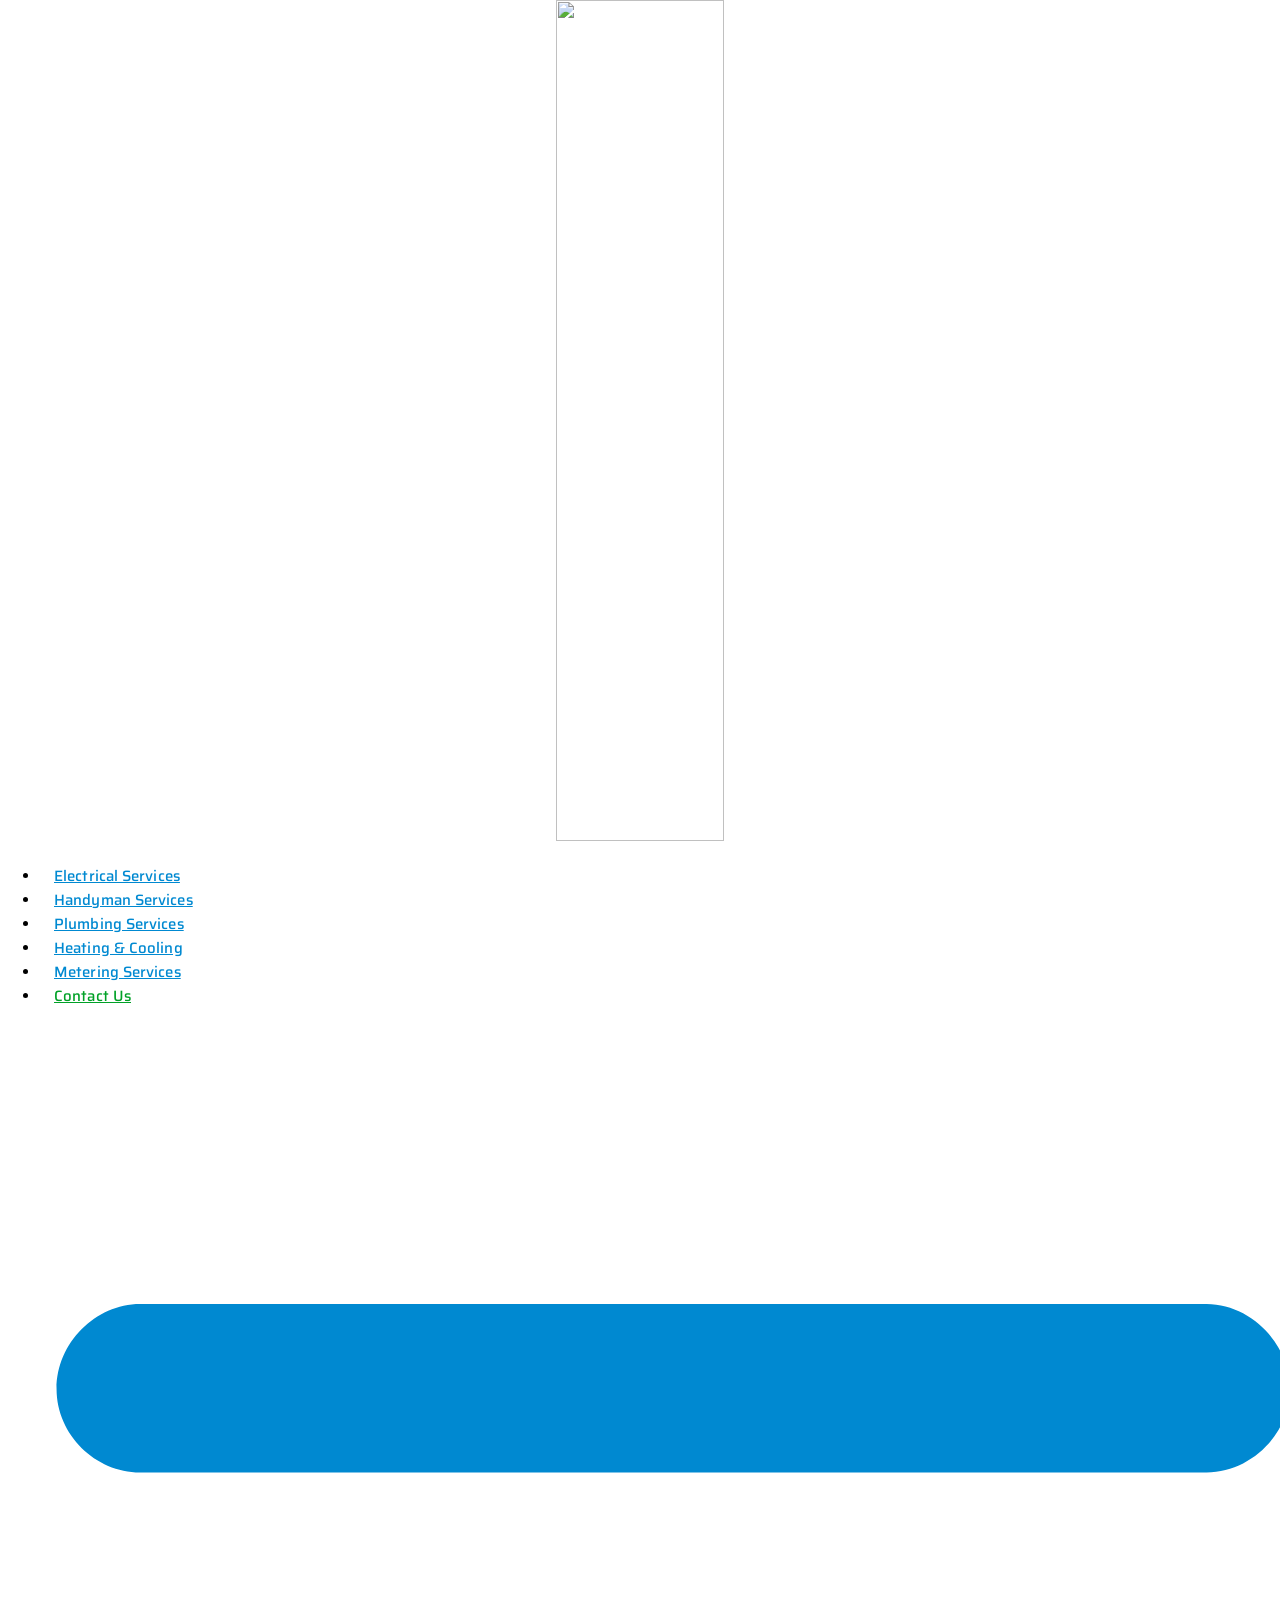
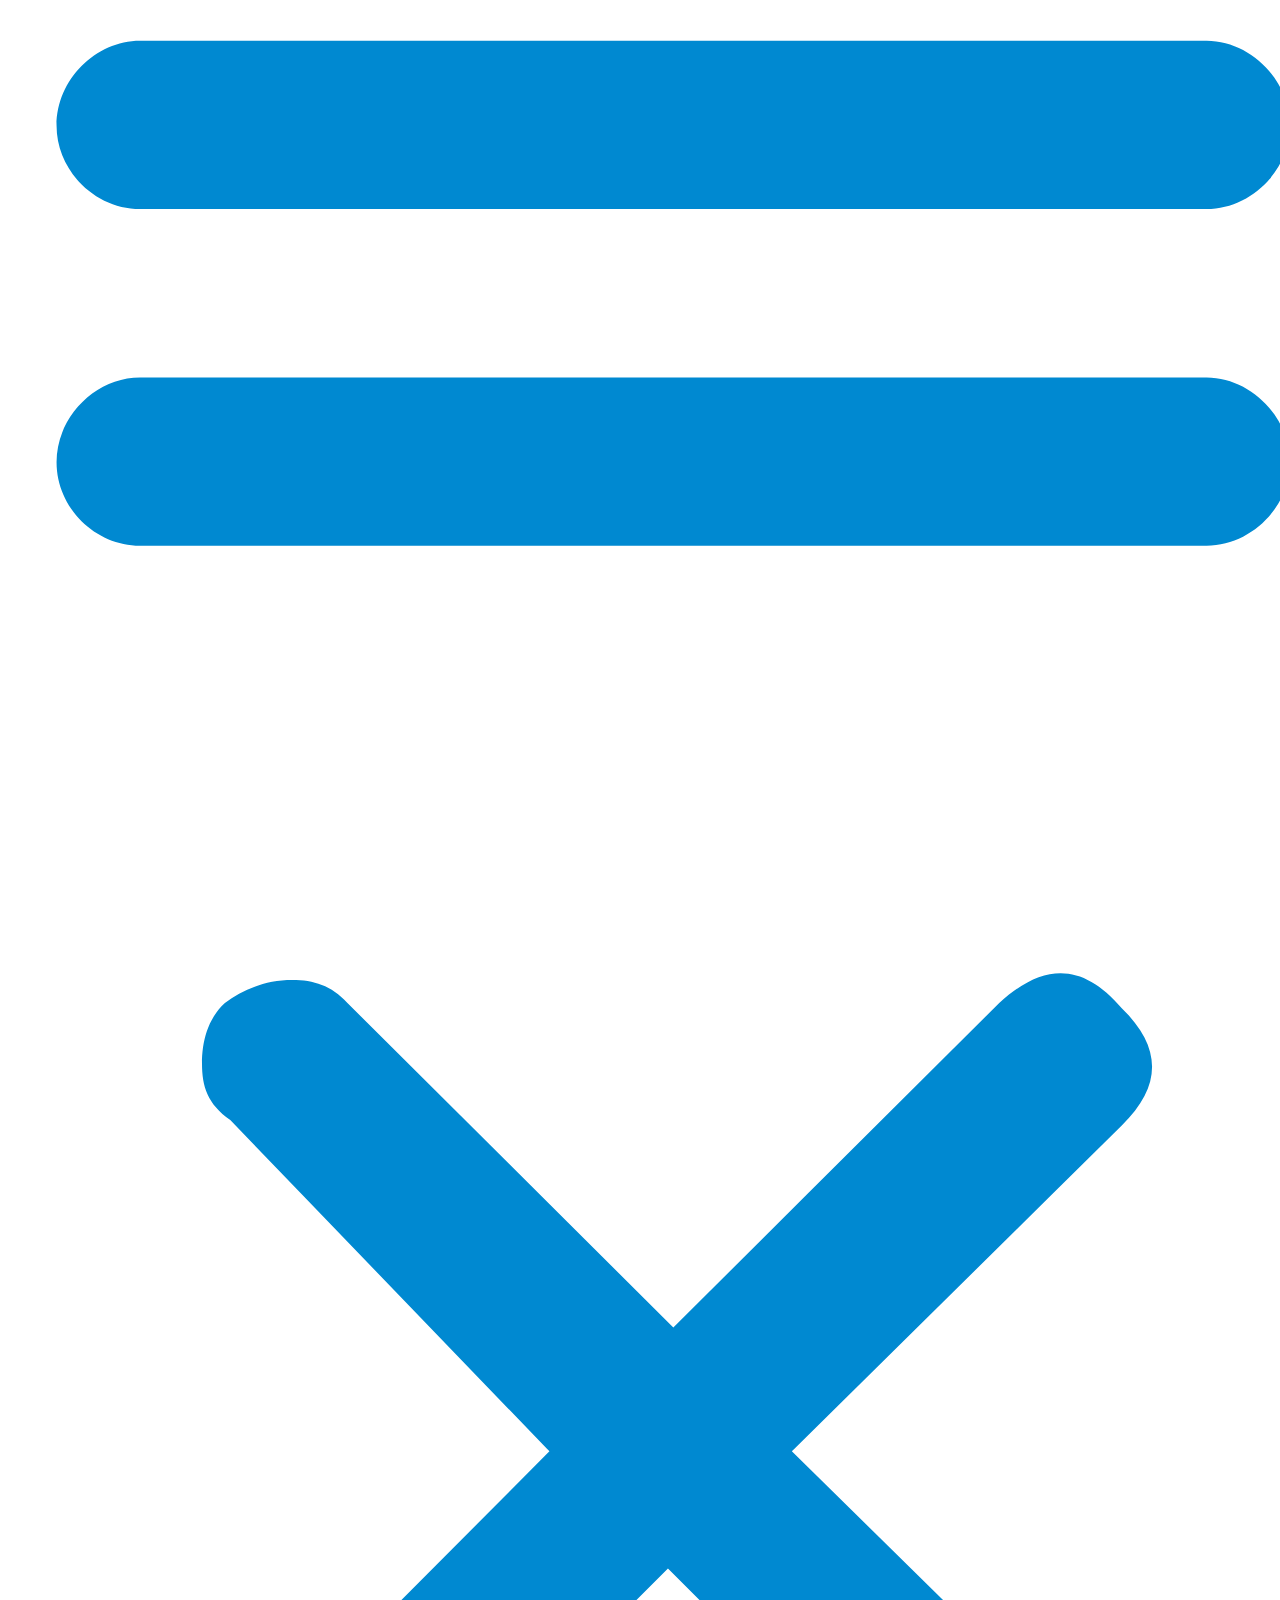
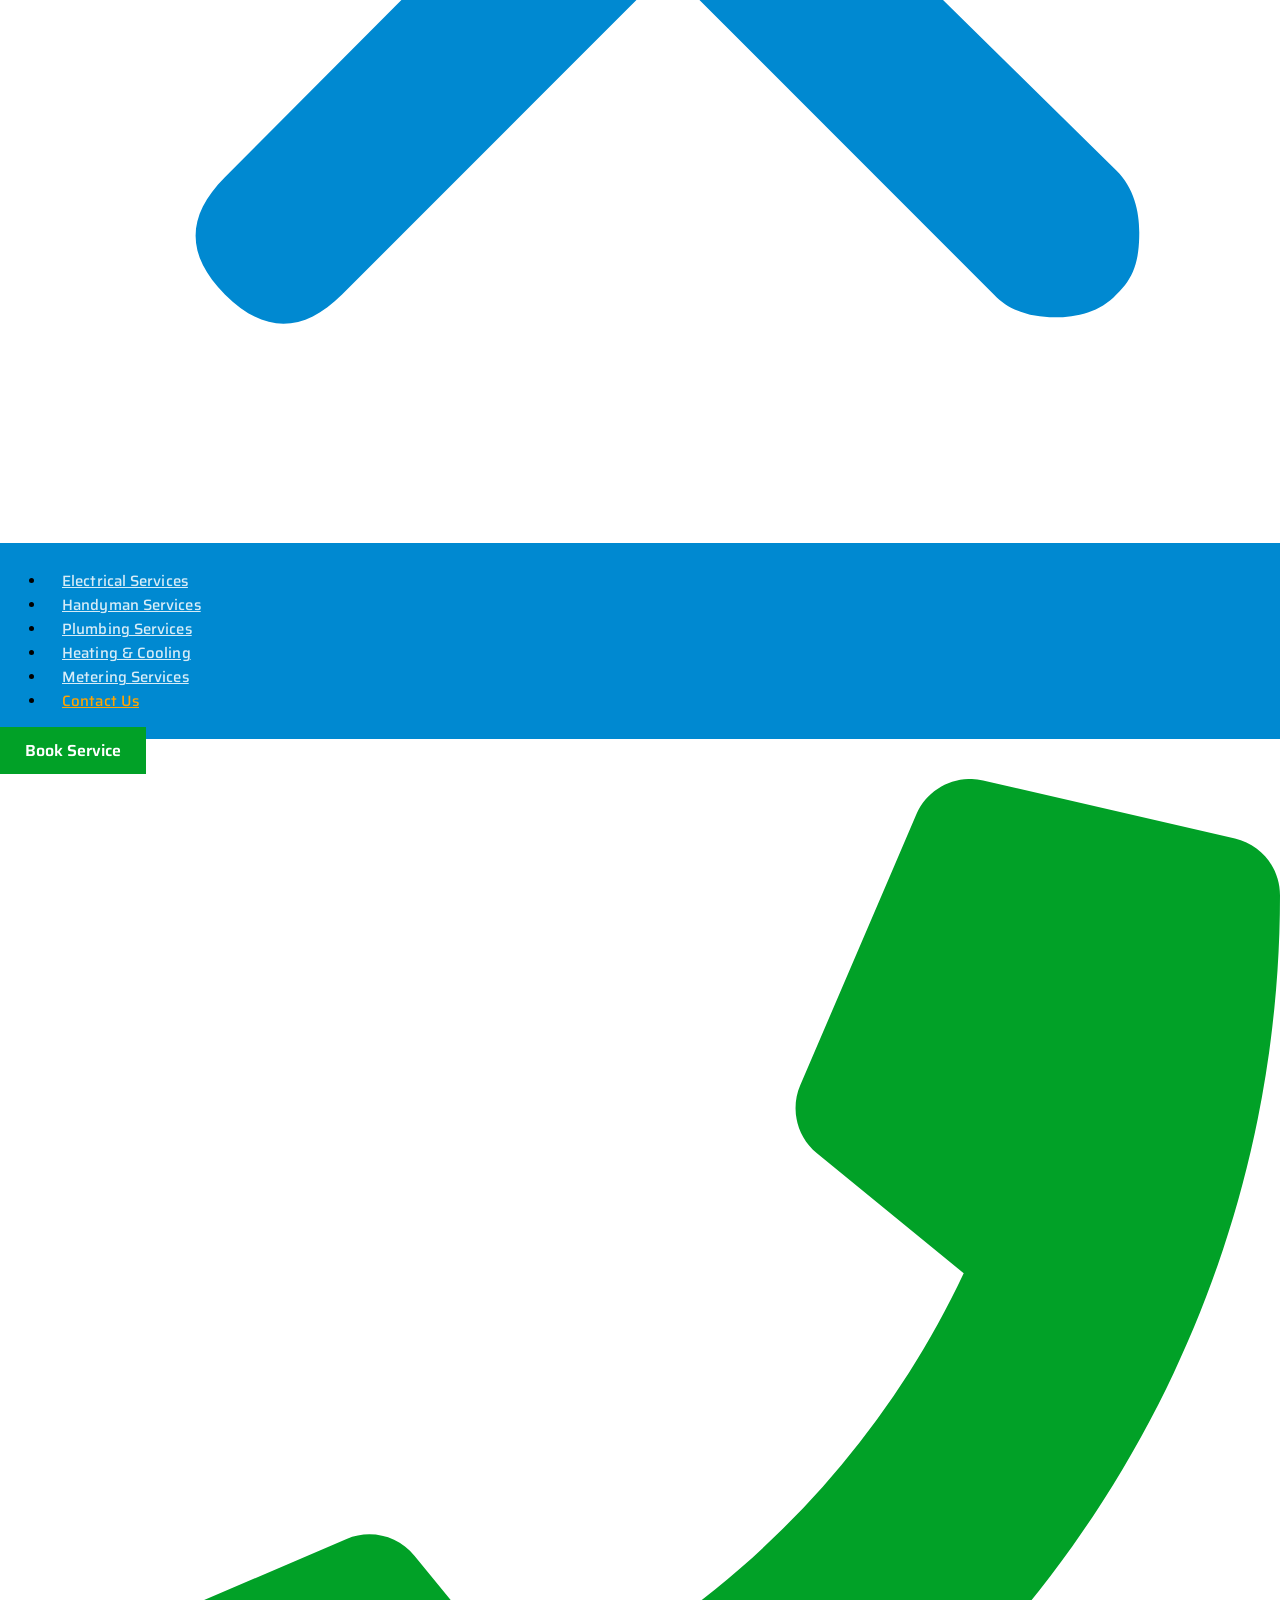
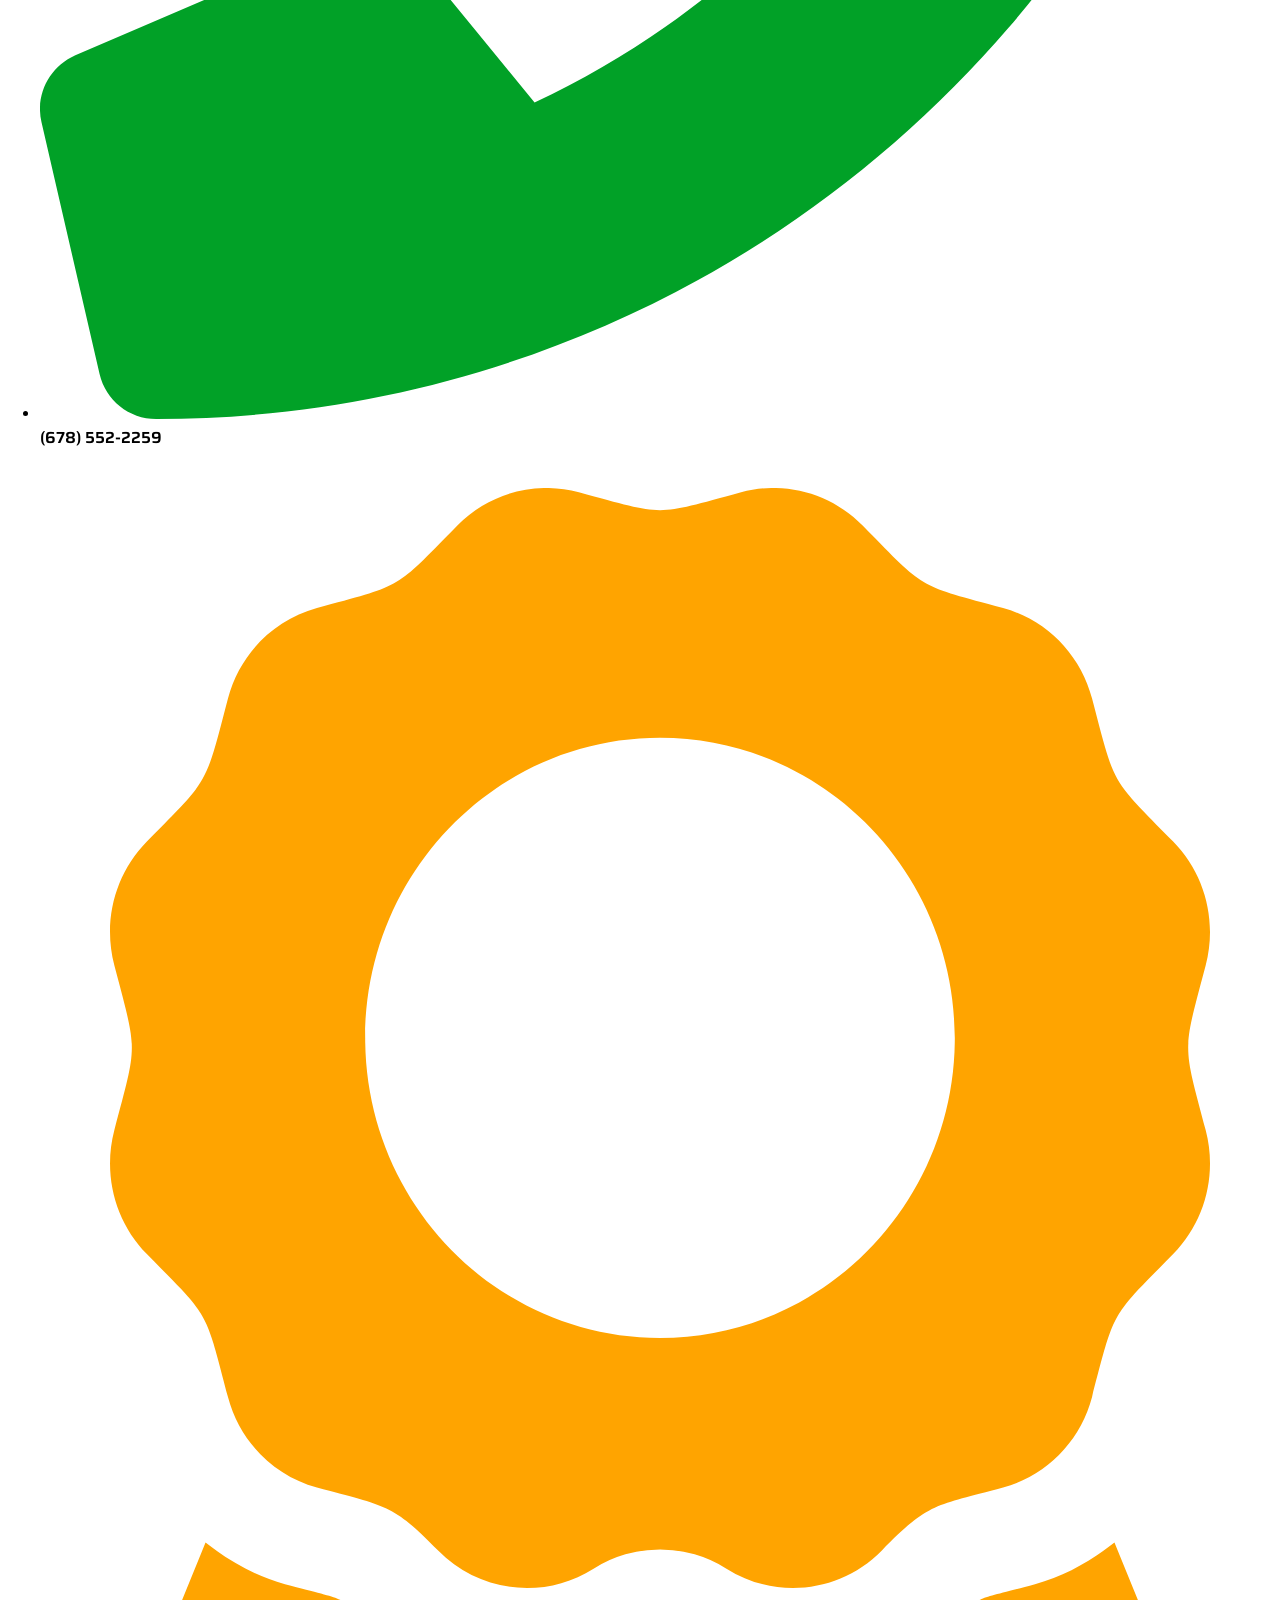
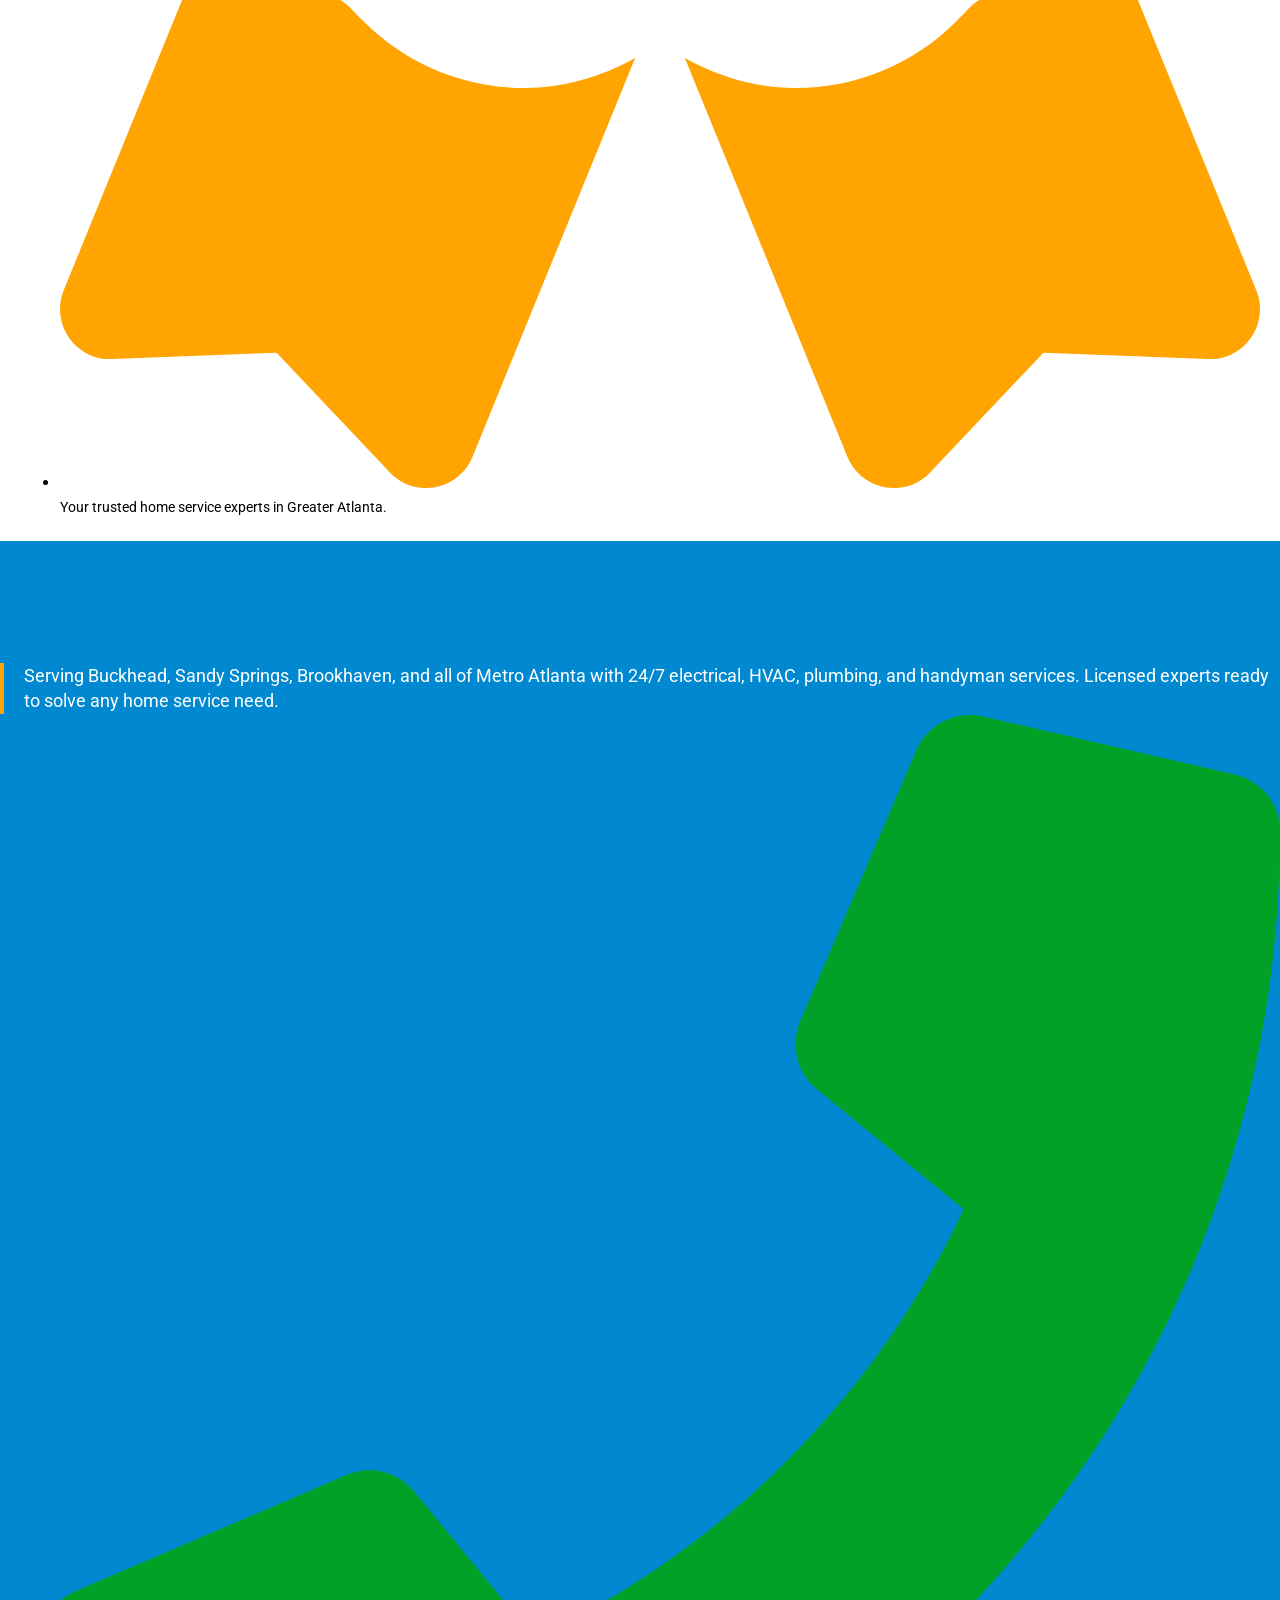
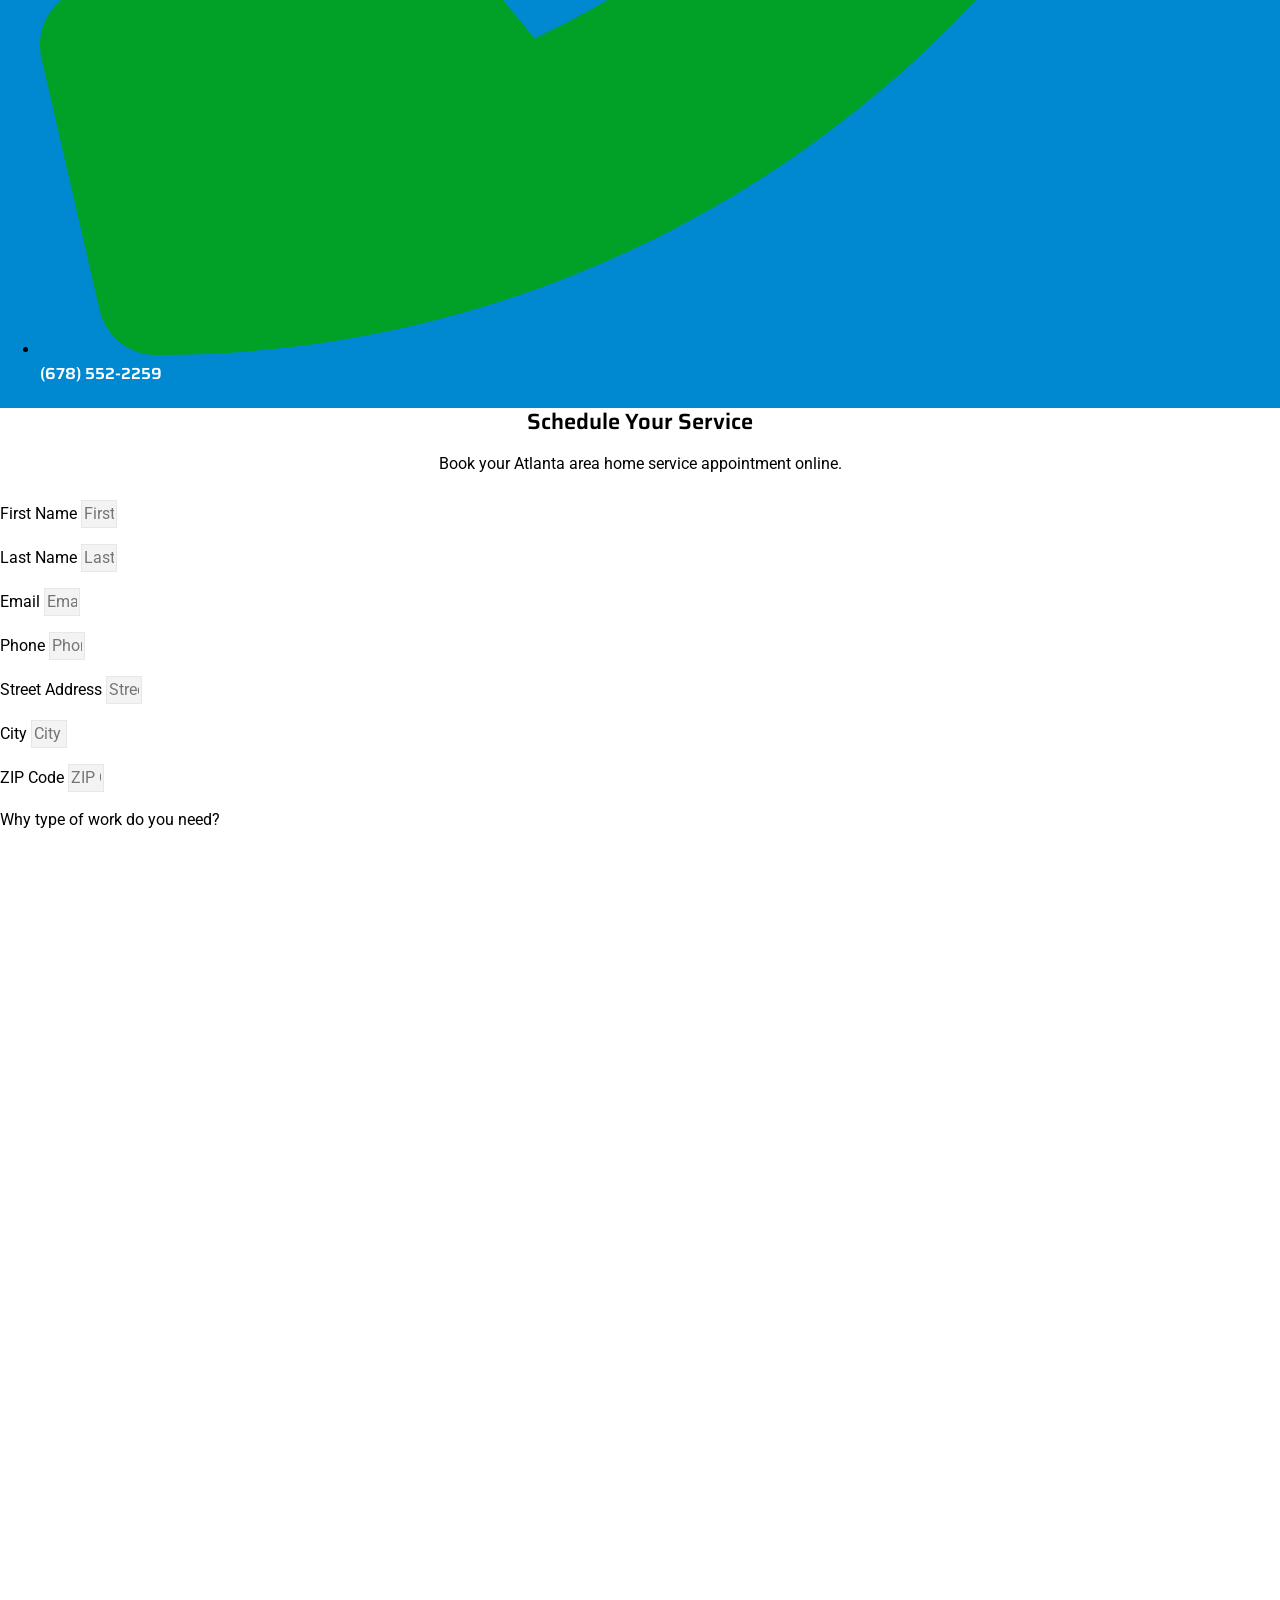
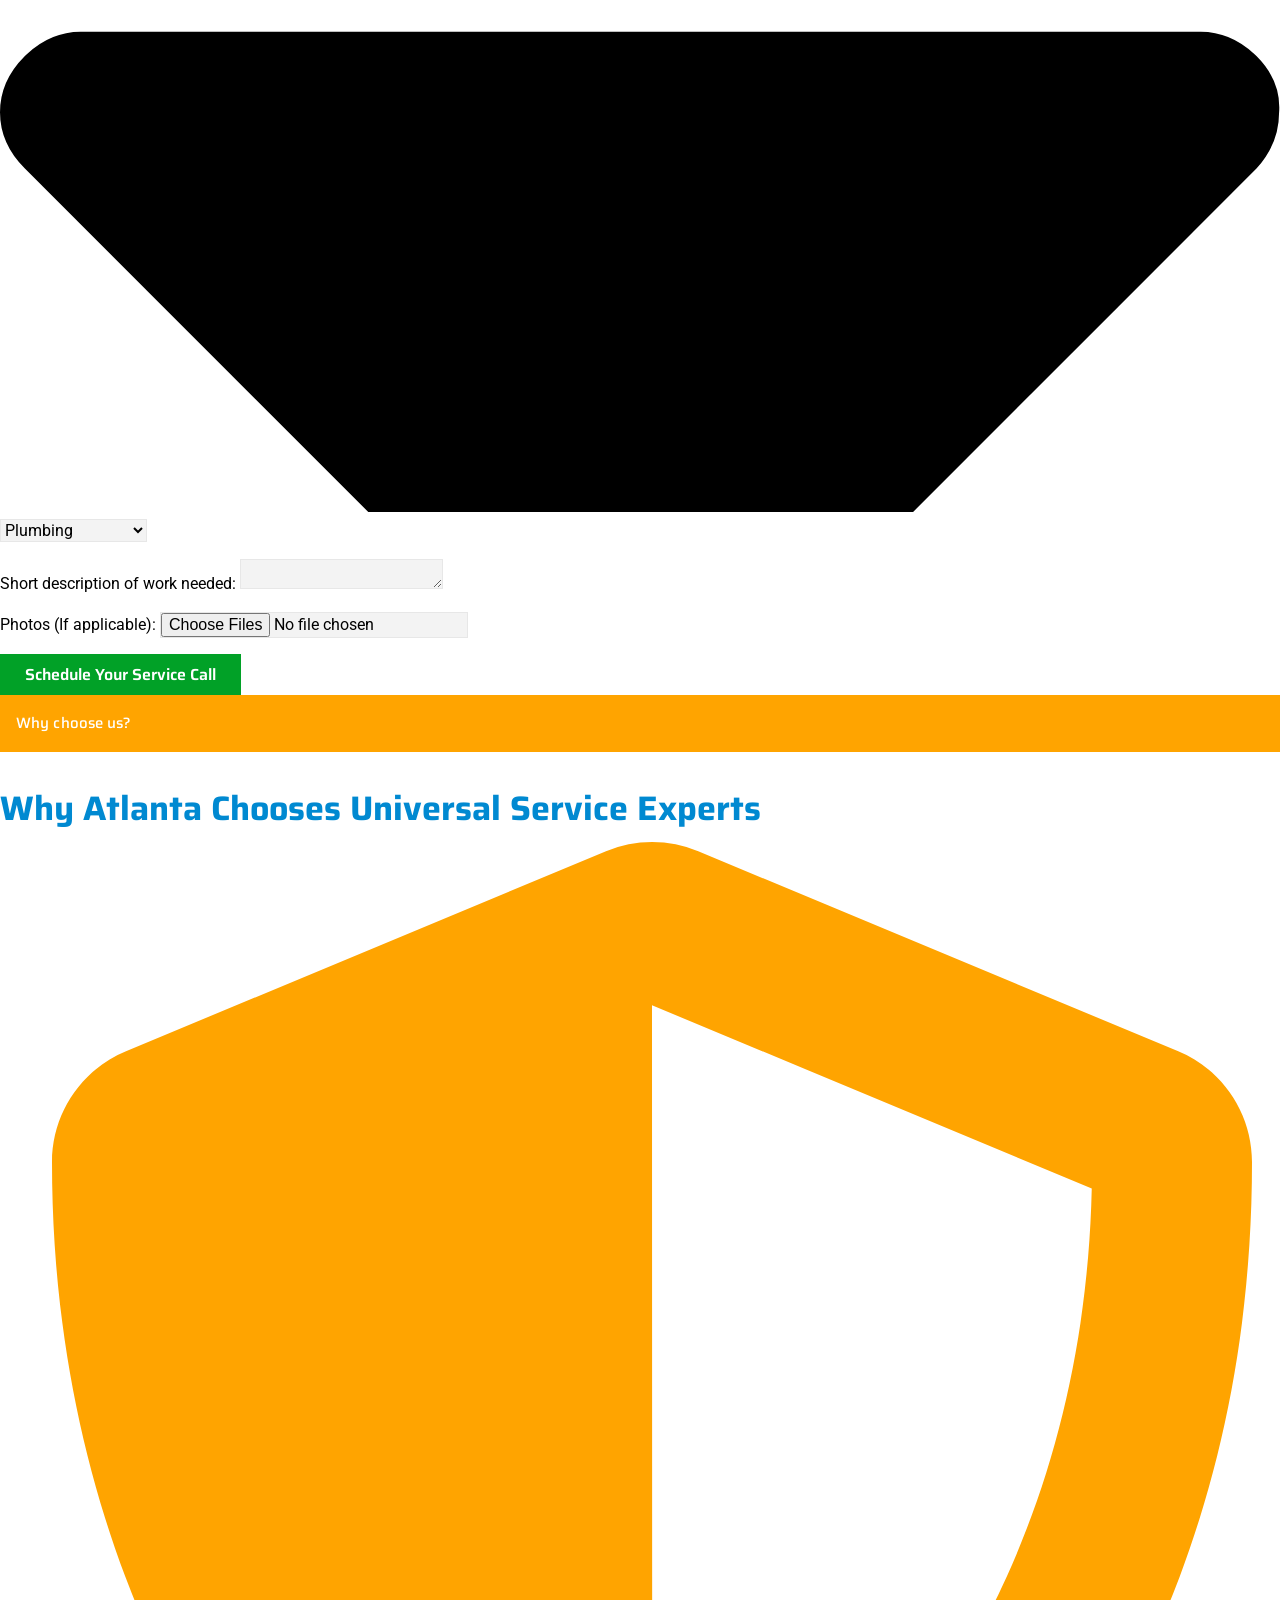
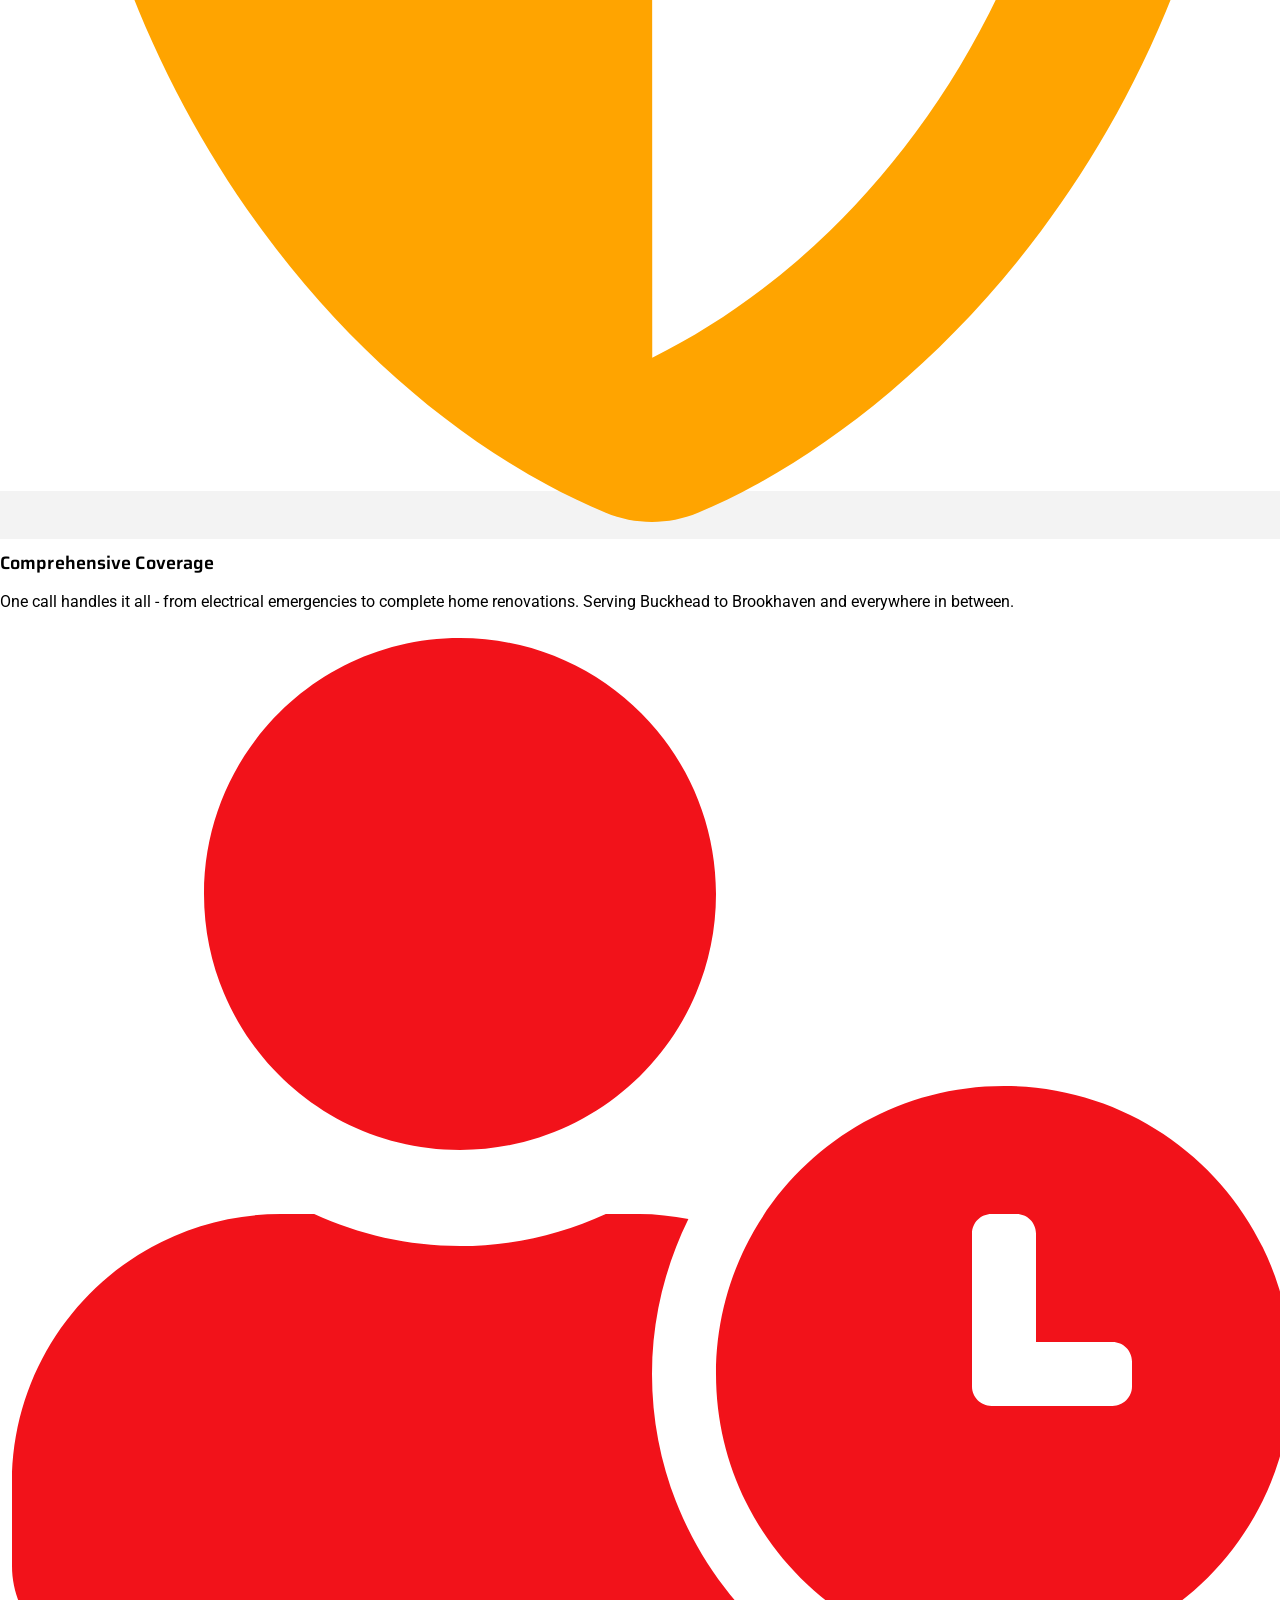
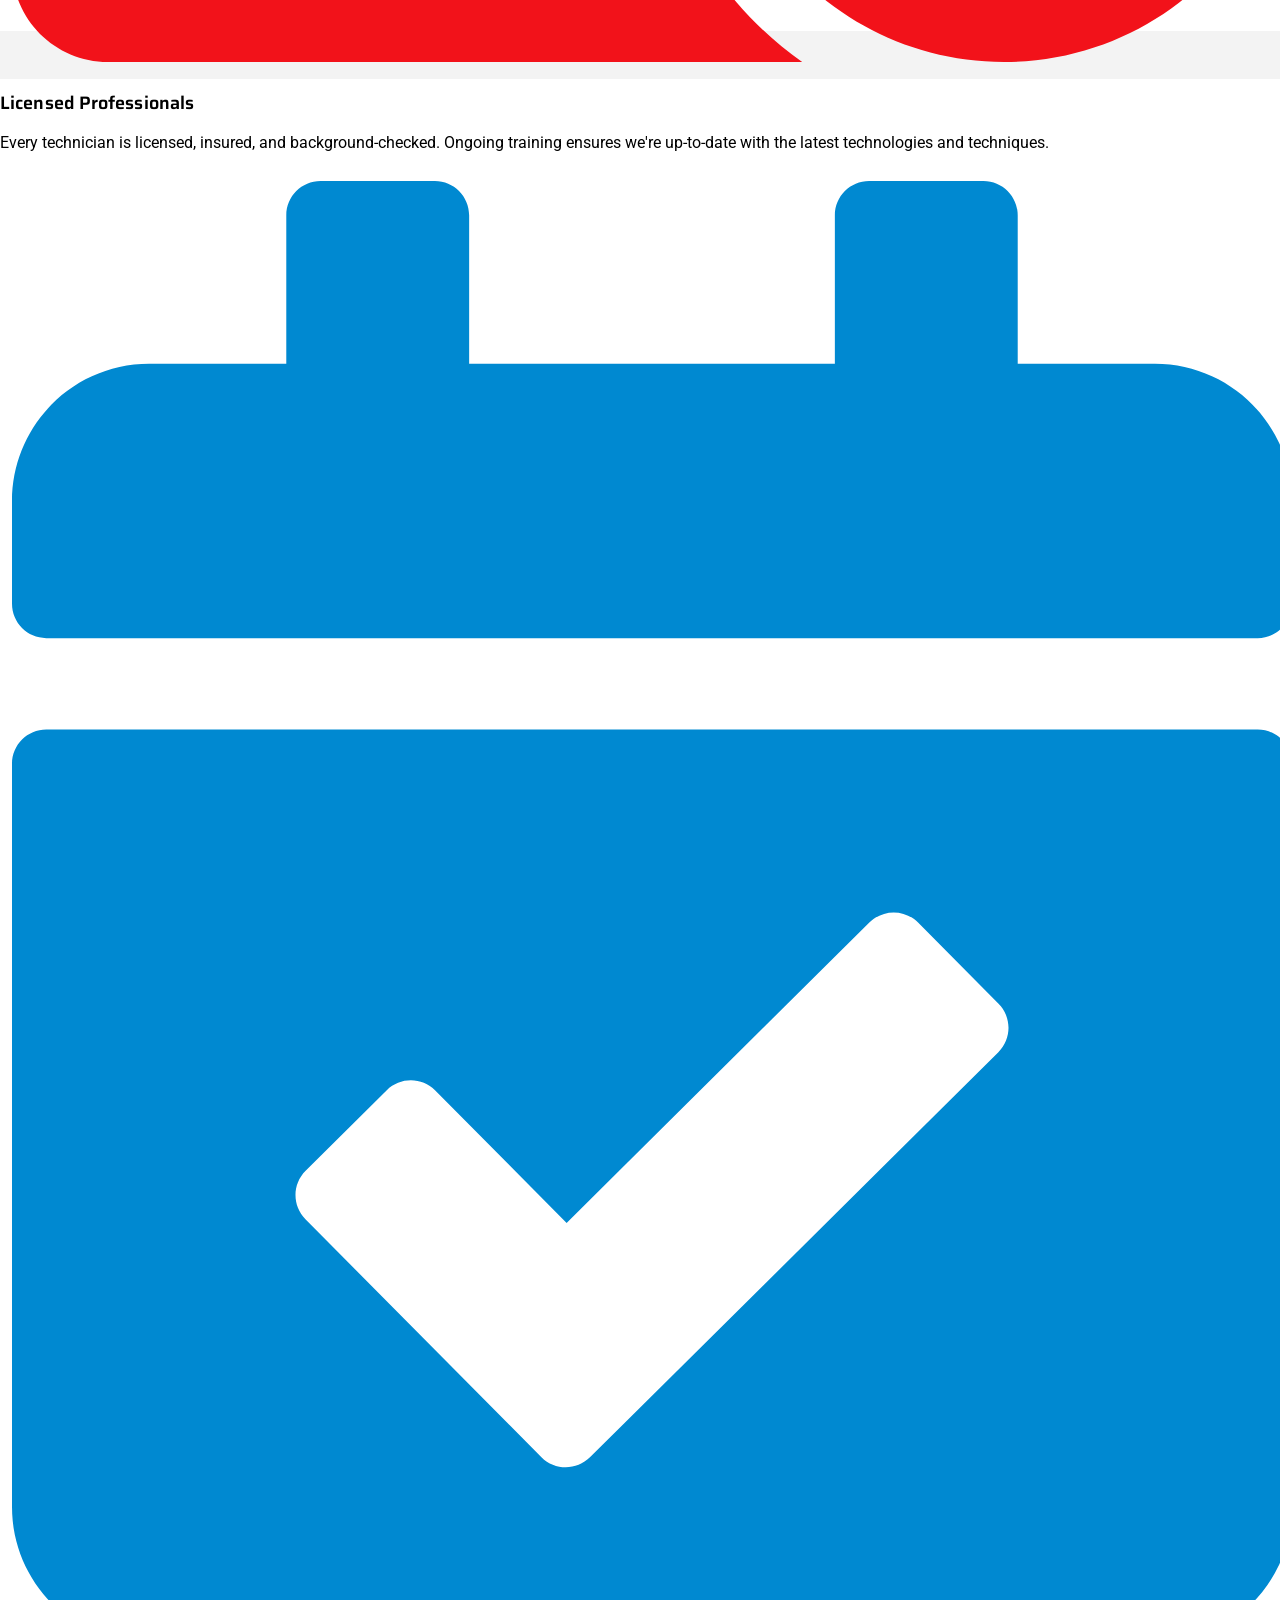
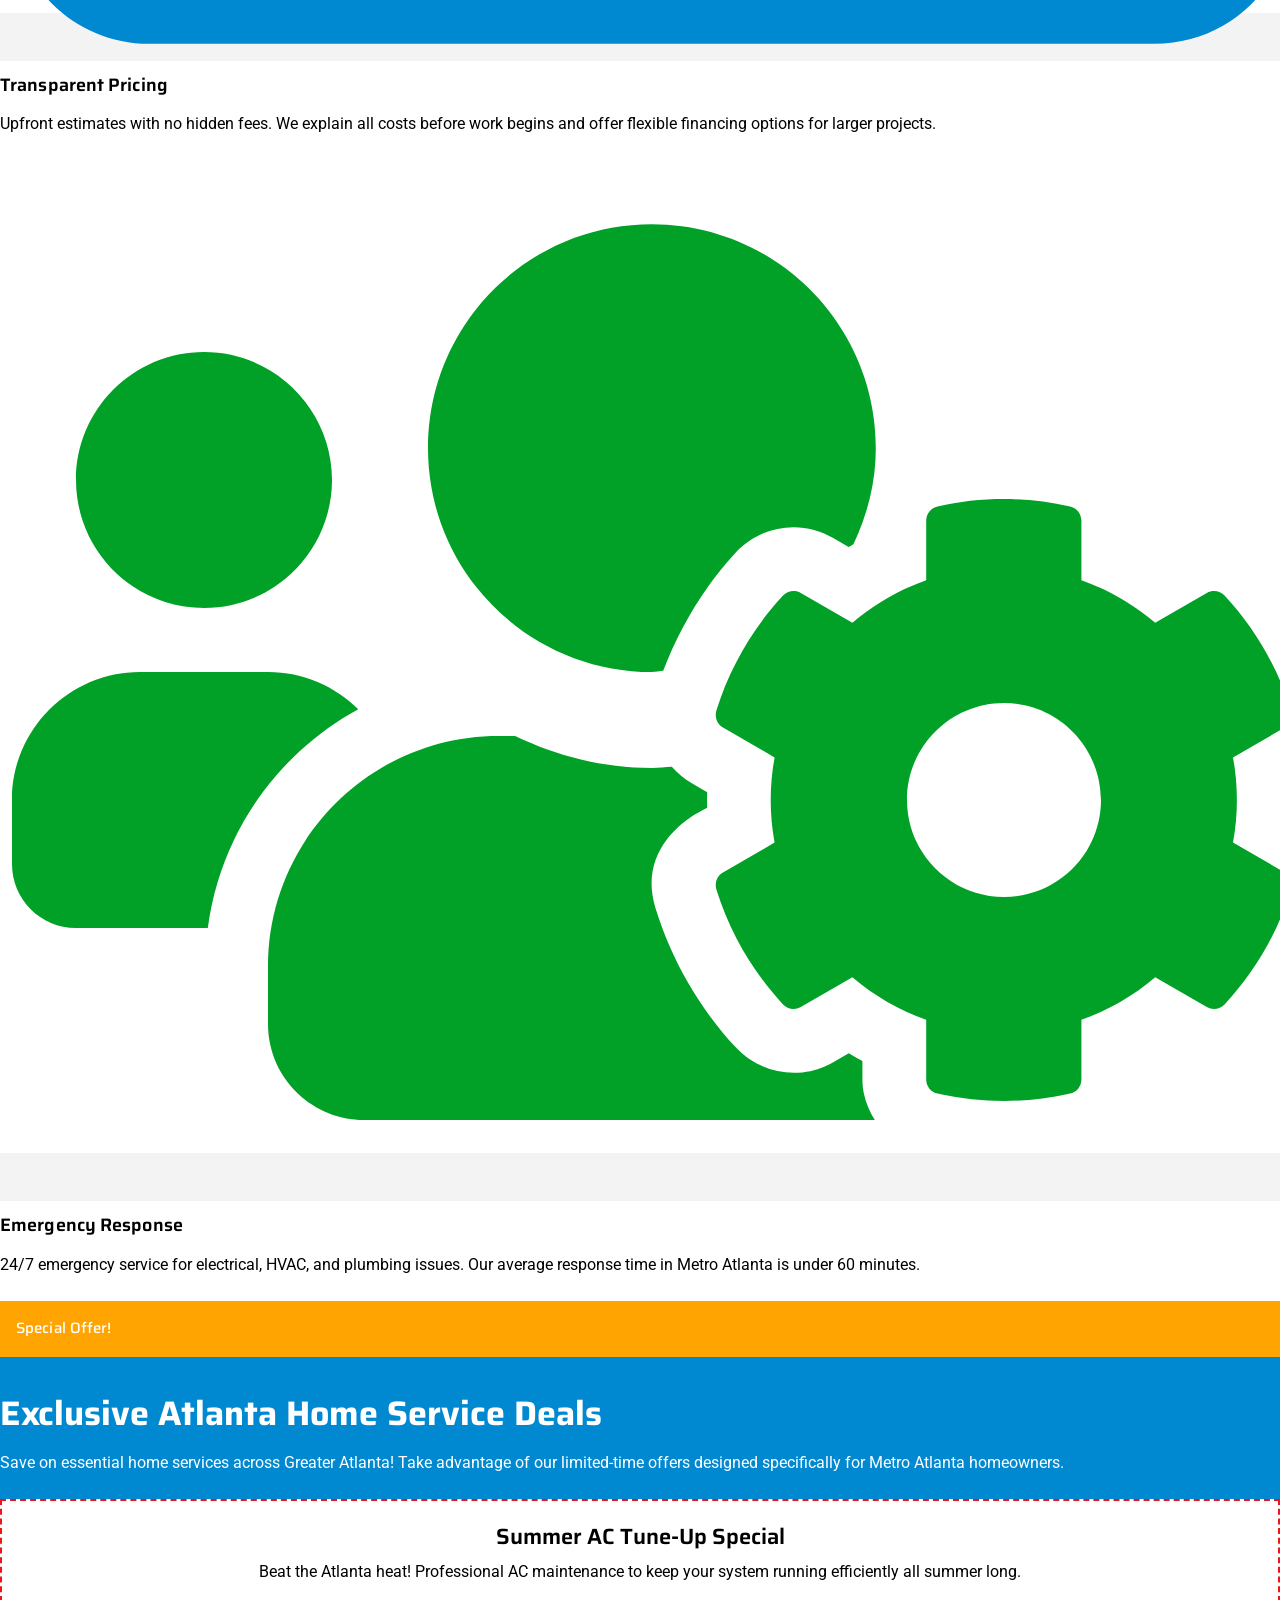
==== commit 3a56fc32: "refactor: rename WP-flavored directories to site-flavored names Pure path rename — no behavior chang" ====
--- a/public_html/contact-us/index.html
+++ b/public_html/contact-us/index.html
@@ -28,10 +28,10 @@
 :root :where(.wp-block-pullquote){font-size: 1.5em;line-height: 1.6;}
 /*# sourceURL=global-styles-inline-css */
 </style>
-<link rel='stylesheet' id='hello-elementor-css' href='../wp-content/themes/hello-elementor/style.min.css' media='all' />
-<link rel='stylesheet' id='hello-elementor-theme-style-css' href='../wp-content/themes/hello-elementor/theme.min.css' media='all' />
-<link rel='stylesheet' id='hello-elementor-header-footer-css' href='../wp-content/themes/hello-elementor/header-footer.min.css' media='all' />
-<link rel='stylesheet' id='elementor-frontend-css' href='../wp-content/plugins/elementor/assets/css/frontend.min.css' media='all' />
+<link rel='stylesheet' id='hello-elementor-css' href='/lib/theme/style.min.css' media='all' />
+<link rel='stylesheet' id='hello-elementor-theme-style-css' href='/lib/theme/theme.min.css' media='all' />
+<link rel='stylesheet' id='hello-elementor-header-footer-css' href='/lib/theme/header-footer.min.css' media='all' />
+<link rel='stylesheet' id='elementor-frontend-css' href='/lib/elementor/assets/css/frontend.min.css' media='all' />
 <style id='elementor-frontend-inline-css'>
 .elementor-kit-12{--e-global-color-primary:#F2121A;--e-global-color-secondary:#0089D1;--e-global-color-text:#000000;--e-global-color-accent:#01A127;--e-global-color-25a53c8:#FFA400;--e-global-color-320f623:#F3F3F3;--e-global-color-e9cd31f:#73748C;--e-global-color-d711a01:#FFFFFF;--e-global-color-f14eef9:#FFFFFFD6;--e-global-color-6765779:#E7E7E7;--e-global-color-aa77c79:#FFFFFF00;--e-global-color-fb6cf7d:#FFFFFF;--e-global-typography-primary-font-family:"Saira";--e-global-typography-primary-font-size:48px;--e-global-typography-primary-font-weight:700;--e-global-typography-primary-line-height:1.2em;--e-global-typography-secondary-font-family:"Saira";--e-global-typography-secondary-font-size:34px;--e-global-typography-secondary-font-weight:700;--e-global-typography-secondary-line-height:1.3em;--e-global-typography-text-font-family:"Roboto";--e-global-typography-text-font-size:16px;--e-global-typography-text-font-weight:400;--e-global-typography-text-line-height:1.5em;--e-global-typography-accent-font-family:"Saira";--e-global-typography-accent-font-size:16px;--e-global-typography-accent-font-weight:600;--e-global-typography-accent-text-transform:capitalize;--e-global-typography-accent-font-style:normal;--e-global-typography-accent-text-decoration:none;--e-global-typography-accent-line-height:1.2em;--e-global-typography-accent-letter-spacing:0px;--e-global-typography-d791ca2-font-family:"Saira";--e-global-typography-d791ca2-font-size:22px;--e-global-typography-d791ca2-font-weight:600;--e-global-typography-d791ca2-line-height:1.3em;--e-global-typography-546d8cb-font-family:"Saira";--e-global-typography-546d8cb-font-size:18px;--e-global-typography-546d8cb-font-weight:600;--e-global-typography-546d8cb-line-height:1.2em;--e-global-typography-546d8cb-letter-spacing:0.1px;--e-global-typography-abd3114-font-family:"Saira";--e-global-typography-abd3114-font-size:15px;--e-global-typography-abd3114-font-weight:500;--e-global-typography-abd3114-line-height:1.3em;--e-global-typography-abd3114-letter-spacing:0.1px;--e-global-typography-c35e9f8-font-family:"Roboto";--e-global-typography-c35e9f8-font-size:14px;--e-global-typography-c35e9f8-font-weight:400;--e-global-typography-c35e9f8-line-height:1.5em;--e-global-typography-f9c07d1-font-family:"Roboto";--e-global-typography-f9c07d1-font-size:18px;--e-global-typography-f9c07d1-font-weight:400;--e-global-typography-f9c07d1-line-height:1.4em;background-color:var( --e-global-color-320f623 );color:var( --e-global-color-text );font-family:var( --e-global-typography-text-font-family ), Sans-serif;font-size:var( --e-global-typography-text-font-size );font-weight:var( --e-global-typography-text-font-weight );line-height:var( --e-global-typography-text-line-height );}.elementor-kit-12 button,.elementor-kit-12 input[type="button"],.elementor-kit-12 input[type="submit"],.elementor-kit-12 .elementor-button{background-color:var( --e-global-color-accent );font-family:var( --e-global-typography-accent-font-family ), Sans-serif;font-size:var( --e-global-typography-accent-font-size );font-weight:var( --e-global-typography-accent-font-weight );text-transform:var( --e-global-typography-accent-text-transform );font-style:var( --e-global-typography-accent-font-style );text-decoration:var( --e-global-typography-accent-text-decoration );line-height:var( --e-global-typography-accent-line-height );letter-spacing:var( --e-global-typography-accent-letter-spacing );color:var( --e-global-color-d711a01 );border-style:solid;border-width:1px 1px 1px 1px;border-color:var( --e-global-color-accent );border-radius:0px 0px 0px 0px;padding:10px 24px 10px 24px;}.elementor-kit-12 button:hover,.elementor-kit-12 button:focus,.elementor-kit-12 input[type="button"]:hover,.elementor-kit-12 input[type="button"]:focus,.elementor-kit-12 input[type="submit"]:hover,.elementor-kit-12 input[type="submit"]:focus,.elementor-kit-12 .elementor-button:hover,.elementor-kit-12 .elementor-button:focus{background-color:var( --e-global-color-25a53c8 );color:var( --e-global-color-secondary );border-style:solid;border-width:1px 1px 1px 1px;border-color:var( --e-global-color-25a53c8 );}.elementor-kit-12 e-page-transition{background-color:var( --e-global-color-320f623 );}.elementor-kit-12 p{margin-block-end:1.5em;}.elementor-kit-12 a{color:var( --e-global-color-secondary );}.elementor-kit-12 a:hover{color:var( --e-global-color-primary );}.elementor-kit-12 h1{color:var( --e-global-color-secondary );font-family:var( --e-global-typography-primary-font-family ), Sans-serif;font-size:var( --e-global-typography-primary-font-size );font-weight:var( --e-global-typography-primary-font-weight );line-height:var( --e-global-typography-primary-line-height );}.elementor-kit-12 h2{color:var( --e-global-color-secondary );font-family:var( --e-global-typography-secondary-font-family ), Sans-serif;font-size:var( --e-global-typography-secondary-font-size );font-weight:var( --e-global-typography-secondary-font-weight );line-height:var( --e-global-typography-secondary-line-height );}.elementor-kit-12 h3{color:var( --e-global-color-secondary );font-family:var( --e-global-typography-d791ca2-font-family ), Sans-serif;font-size:var( --e-global-typography-d791ca2-font-size );font-weight:var( --e-global-typography-d791ca2-font-weight );line-height:var( --e-global-typography-d791ca2-line-height );}.elementor-kit-12 h4{color:var( --e-global-color-secondary );font-family:var( --e-global-typography-546d8cb-font-family ), Sans-serif;font-size:var( --e-global-typography-546d8cb-font-size );font-weight:var( --e-global-typography-546d8cb-font-weight );line-height:var( --e-global-typography-546d8cb-line-height );letter-spacing:var( --e-global-typography-546d8cb-letter-spacing );}.elementor-kit-12 h5{color:var( --e-global-color-secondary );font-family:var( --e-global-typography-accent-font-family ), Sans-serif;font-size:var( --e-global-typography-accent-font-size );font-weight:var( --e-global-typography-accent-font-weight );text-transform:var( --e-global-typography-accent-text-transform );font-style:var( --e-global-typography-accent-font-style );text-decoration:var( --e-global-typography-accent-text-decoration );line-height:var( --e-global-typography-accent-line-height );letter-spacing:var( --e-global-typography-accent-letter-spacing );}.elementor-kit-12 h6{color:var( --e-global-color-secondary );font-family:var( --e-global-typography-abd3114-font-family ), Sans-serif;font-size:var( --e-global-typography-abd3114-font-size );font-weight:var( --e-global-typography-abd3114-font-weight );line-height:var( --e-global-typography-abd3114-line-height );letter-spacing:var( --e-global-typography-abd3114-letter-spacing );}.elementor-kit-12 img{border-radius:0px 0px 0px 0px;}.elementor-kit-12 label{color:var( --e-global-color-text );font-family:var( --e-global-typography-text-font-family ), Sans-serif;font-size:var( --e-global-typography-text-font-size );font-weight:var( --e-global-typography-text-font-weight );line-height:var( --e-global-typography-text-line-height );}.elementor-kit-12 input:not([type="button"]):not([type="submit"]),.elementor-kit-12 textarea,.elementor-kit-12 .elementor-field-textual{font-family:var( --e-global-typography-text-font-family ), Sans-serif;font-size:var( --e-global-typography-text-font-size );font-weight:var( --e-global-typography-text-font-weight );line-height:var( --e-global-typography-text-line-height );color:var( --e-global-color-text );accent-color:var( --e-global-color-25a53c8 );background-color:var( --e-global-color-320f623 );border-style:solid;border-width:1px 1px 1px 1px;border-color:var( --e-global-color-6765779 );border-radius:0px 0px 0px 0px;}.elementor-section.elementor-section-boxed > .elementor-container{max-width:1280px;}.e-con{--container-max-width:1280px;}{}h1.entry-title{display:var(--page-title-display);}.elementor-lightbox{--lightbox-ui-color:var( --e-global-color-e9cd31f );--lightbox-ui-color-hover:var( --e-global-color-d711a01 );--lightbox-text-color:var( --e-global-color-f14eef9 );}.site-header .site-branding{flex-direction:column;align-items:stretch;}.site-header{padding-inline-end:0px;padding-inline-start:0px;}.site-footer .site-branding{flex-direction:column;align-items:stretch;}@media(max-width:1024px){.elementor-kit-12{font-size:var( --e-global-typography-text-font-size );line-height:var( --e-global-typography-text-line-height );}.elementor-kit-12 h1{font-size:var( --e-global-typography-primary-font-size );line-height:var( --e-global-typography-primary-line-height );}.elementor-kit-12 h2{font-size:var( --e-global-typography-secondary-font-size );line-height:var( --e-global-typography-secondary-line-height );}.elementor-kit-12 h3{font-size:var( --e-global-typography-d791ca2-font-size );line-height:var( --e-global-typography-d791ca2-line-height );}.elementor-kit-12 h4{font-size:var( --e-global-typography-546d8cb-font-size );line-height:var( --e-global-typography-546d8cb-line-height );letter-spacing:var( --e-global-typography-546d8cb-letter-spacing );}.elementor-kit-12 h5{font-size:var( --e-global-typography-accent-font-size );line-height:var( --e-global-typography-accent-line-height );letter-spacing:var( --e-global-typography-accent-letter-spacing );}.elementor-kit-12 h6{font-size:var( --e-global-typography-abd3114-font-size );line-height:var( --e-global-typography-abd3114-line-height );letter-spacing:var( --e-global-typography-abd3114-letter-spacing );}.elementor-kit-12 button,.elementor-kit-12 input[type="button"],.elementor-kit-12 input[type="submit"],.elementor-kit-12 .elementor-button{font-size:var( --e-global-typography-accent-font-size );line-height:var( --e-global-typography-accent-line-height );letter-spacing:var( --e-global-typography-accent-letter-spacing );}.elementor-kit-12 label{font-size:var( --e-global-typography-text-font-size );line-height:var( --e-global-typography-text-line-height );}.elementor-kit-12 input:not([type="button"]):not([type="submit"]),.elementor-kit-12 textarea,.elementor-kit-12 .elementor-field-textual{font-size:var( --e-global-typography-text-font-size );line-height:var( --e-global-typography-text-line-height );}.elementor-section.elementor-section-boxed > .elementor-container{max-width:1024px;}.e-con{--container-max-width:1024px;}}@media(max-width:767px){.elementor-kit-12{--e-global-typography-primary-font-size:38px;--e-global-typography-secondary-font-size:28px;font-size:var( --e-global-typography-text-font-size );line-height:var( --e-global-typography-text-line-height );}.elementor-kit-12 h1{font-size:var( --e-global-typography-primary-font-size );line-height:var( --e-global-typography-primary-line-height );}.elementor-kit-12 h2{font-size:var( --e-global-typography-secondary-font-size );line-height:var( --e-global-typography-secondary-line-height );}.elementor-kit-12 h3{font-size:var( --e-global-typography-d791ca2-font-size );line-height:var( --e-global-typography-d791ca2-line-height );}.elementor-kit-12 h4{font-size:var( --e-global-typography-546d8cb-font-size );line-height:var( --e-global-typography-546d8cb-line-height );letter-spacing:var( --e-global-typography-546d8cb-letter-spacing );}.elementor-kit-12 h5{font-size:var( --e-global-typography-accent-font-size );line-height:var( --e-global-typography-accent-line-height );letter-spacing:var( --e-global-typography-accent-letter-spacing );}.elementor-kit-12 h6{font-size:var( --e-global-typography-abd3114-font-size );line-height:var( --e-global-typography-abd3114-line-height );letter-spacing:var( --e-global-typography-abd3114-letter-spacing );}.elementor-kit-12 button,.elementor-kit-12 input[type="button"],.elementor-kit-12 input[type="submit"],.elementor-kit-12 .elementor-button{font-size:var( --e-global-typography-accent-font-size );line-height:var( --e-global-typography-accent-line-height );letter-spacing:var( --e-global-typography-accent-letter-spacing );}.elementor-kit-12 label{font-size:var( --e-global-typography-text-font-size );line-height:var( --e-global-typography-text-line-height );}.elementor-kit-12 input:not([type="button"]):not([type="submit"]),.elementor-kit-12 textarea,.elementor-kit-12 .elementor-field-textual{font-size:var( --e-global-typography-text-font-size );line-height:var( --e-global-typography-text-line-height );}.elementor-section.elementor-section-boxed > .elementor-container{max-width:767px;}.e-con{--container-max-width:767px;}}
 .elementor-500 .elementor-element.elementor-element-7fd04c95{--display:flex;--flex-direction:row;--container-widget-width:initial;--container-widget-height:100%;--container-widget-flex-grow:1;--container-widget-align-self:stretch;--flex-wrap-mobile:wrap;--gap:0px 0px;--row-gap:0px;--column-gap:0px;--padding-top:0px;--padding-bottom:0px;--padding-left:0px;--padding-right:0px;}.elementor-500 .elementor-element.elementor-element-132e646d{--display:flex;--flex-direction:column;--container-widget-width:100%;--container-widget-height:initial;--container-widget-flex-grow:0;--container-widget-align-self:initial;--flex-wrap-mobile:wrap;}.elementor-500 .elementor-element.elementor-element-132e646d.e-con{--flex-grow:0;--flex-shrink:0;}.elementor-500 .elementor-element.elementor-element-3b303d76{text-align:center;}.elementor-500 .elementor-element.elementor-element-3b303d76 img{width:168px;transition-duration:0.8s;border-style:none;}.elementor-500 .elementor-element.elementor-element-3b303d76:hover img{opacity:0.84;}.elementor-500 .elementor-element.elementor-element-45660413{--display:flex;--flex-direction:column;--container-widget-width:100%;--container-widget-height:initial;--container-widget-flex-grow:0;--container-widget-align-self:initial;--flex-wrap-mobile:wrap;--justify-content:center;}.elementor-500 .elementor-element.elementor-element-45660413.e-con{--flex-grow:0;--flex-shrink:0;}.elementor-500 .elementor-element.elementor-element-605578be{width:var( --container-widget-width, 108.333% );max-width:108.333%;--container-widget-width:108.333%;--container-widget-flex-grow:0;--e-nav-menu-horizontal-menu-item-margin:calc( 4px / 2 );}.elementor-500 .elementor-element.elementor-element-605578be > .elementor-widget-container{margin:0px 40px 0px 0px;}.elementor-500 .elementor-element.elementor-element-605578be.elementor-element{--flex-grow:0;--flex-shrink:0;}.elementor-500 .elementor-element.elementor-element-605578be .elementor-nav-menu .elementor-item{font-family:var( --e-global-typography-abd3114-font-family ), Sans-serif;font-size:var( --e-global-typography-abd3114-font-size );font-weight:var( --e-global-typography-abd3114-font-weight );line-height:var( --e-global-typography-abd3114-line-height );letter-spacing:var( --e-global-typography-abd3114-letter-spacing );}.elementor-500 .elementor-element.elementor-element-605578be .elementor-nav-menu--main .elementor-item{color:var( --e-global-color-secondary );fill:var( --e-global-color-secondary );padding-left:14px;padding-right:14px;padding-top:8px;padding-bottom:8px;}.elementor-500 .elementor-element.elementor-element-605578be .elementor-nav-menu--main .elementor-item:hover,
@@ -42,27 +42,27 @@
 					.elementor-500 .elementor-element.elementor-element-605578be .elementor-nav-menu--dropdown a.highlighted,
 					.elementor-500 .elementor-element.elementor-element-605578be .elementor-menu-toggle:hover{color:var( --e-global-color-25a53c8 );}.elementor-500 .elementor-element.elementor-element-605578be .elementor-nav-menu--dropdown a:hover,
 					.elementor-500 .elementor-element.elementor-element-605578be .elementor-nav-menu--dropdown a.elementor-item-active,
-					.elementor-500 .elementor-element.elementor-element-605578be .elementor-nav-menu--dropdown a.highlighted{background-color:var( --e-global-color-aa77c79 );}.elementor-500 .elementor-element.elementor-element-605578be .elementor-nav-menu--dropdown a.elementor-item-active{color:var( --e-global-color-25a53c8 );background-color:var( --e-global-color-aa77c79 );}.elementor-500 .elementor-element.elementor-element-605578be .elementor-nav-menu--dropdown .elementor-item, .elementor-500 .elementor-element.elementor-element-605578be .elementor-nav-menu--dropdown  .elementor-sub-item{font-family:var( --e-global-typography-abd3114-font-family ), Sans-serif;font-size:var( --e-global-typography-abd3114-font-size );font-weight:var( --e-global-typography-abd3114-font-weight );letter-spacing:var( --e-global-typography-abd3114-letter-spacing );}.elementor-500 .elementor-element.elementor-element-605578be .elementor-nav-menu--dropdown li:first-child a{border-top-left-radius:0px;border-top-right-radius:0px;}.elementor-500 .elementor-element.elementor-element-605578be .elementor-nav-menu--dropdown li:last-child a{border-bottom-right-radius:0px;border-bottom-left-radius:0px;}.elementor-500 .elementor-element.elementor-element-605578be .elementor-nav-menu--main .elementor-nav-menu--dropdown, .elementor-500 .elementor-element.elementor-element-605578be .elementor-nav-menu__container.elementor-nav-menu--dropdown{box-shadow:0px 3px 16px 2px rgba(255, 255, 255, 0.12);}.elementor-500 .elementor-element.elementor-element-605578be .elementor-nav-menu--dropdown a{padding-left:16px;padding-right:16px;padding-top:9px;padding-bottom:9px;}.elementor-500 .elementor-element.elementor-element-605578be .elementor-nav-menu--main > .elementor-nav-menu > li > .elementor-nav-menu--dropdown, .elementor-500 .elementor-element.elementor-element-605578be .elementor-nav-menu__container.elementor-nav-menu--dropdown{margin-top:12px !important;}.elementor-500 .elementor-element.elementor-element-605578be div.elementor-menu-toggle{color:var( --e-global-color-secondary );}.elementor-500 .elementor-element.elementor-element-605578be div.elementor-menu-toggle svg{fill:var( --e-global-color-secondary );}.elementor-500 .elementor-element.elementor-element-605578be .elementor-menu-toggle{background-color:var( --e-global-color-aa77c79 );}.elementor-500 .elementor-element.elementor-element-605578be div.elementor-menu-toggle:hover{color:var( --e-global-color-accent );}.elementor-500 .elementor-element.elementor-element-605578be div.elementor-menu-toggle:hover svg{fill:var( --e-global-color-accent );}.elementor-500 .elementor-element.elementor-element-605578be .elementor-menu-toggle:hover{background-color:var( --e-global-color-aa77c79 );}.elementor-500 .elementor-element.elementor-element-fb41e33{--display:flex;--flex-direction:row-reverse;--container-widget-width:calc( ( 1 - var( --container-widget-flex-grow ) ) * 100% );--container-widget-height:100%;--container-widget-flex-grow:1;--container-widget-align-self:stretch;--flex-wrap-mobile:wrap-reverse;--justify-content:center;--align-items:center;}.elementor-500 .elementor-element.elementor-element-fb41e33.e-con{--flex-grow:0;--flex-shrink:0;}.elementor-500 .elementor-element.elementor-element-6d94073d .elementor-button:hover, .elementor-500 .elementor-element.elementor-element-6d94073d .elementor-button:focus{color:#FFFFFF;}.elementor-500 .elementor-element.elementor-element-6d94073d .elementor-button:hover svg, .elementor-500 .elementor-element.elementor-element-6d94073d .elementor-button:focus svg{fill:#FFFFFF;}.elementor-500 .elementor-element.elementor-element-2ea59366 .elementor-icon-list-items:not(.elementor-inline-items) .elementor-icon-list-item:not(:last-child){padding-block-end:calc(0px/2);}.elementor-500 .elementor-element.elementor-element-2ea59366 .elementor-icon-list-items:not(.elementor-inline-items) .elementor-icon-list-item:not(:first-child){margin-block-start:calc(0px/2);}.elementor-500 .elementor-element.elementor-element-2ea59366 .elementor-icon-list-items.elementor-inline-items .elementor-icon-list-item{margin-inline:calc(0px/2);}.elementor-500 .elementor-element.elementor-element-2ea59366 .elementor-icon-list-items.elementor-inline-items{margin-inline:calc(-0px/2);}.elementor-500 .elementor-element.elementor-element-2ea59366 .elementor-icon-list-items.elementor-inline-items .elementor-icon-list-item:after{inset-inline-end:calc(-0px/2);}.elementor-500 .elementor-element.elementor-element-2ea59366 .elementor-icon-list-icon i{color:var( --e-global-color-accent );transition:color 0.3s;}.elementor-500 .elementor-element.elementor-element-2ea59366 .elementor-icon-list-icon svg{fill:var( --e-global-color-accent );transition:fill 0.3s;}.elementor-500 .elementor-element.elementor-element-2ea59366 .elementor-icon-list-item:hover .elementor-icon-list-icon i{color:var( --e-global-color-25a53c8 );}.elementor-500 .elementor-element.elementor-element-2ea59366 .elementor-icon-list-item:hover .elementor-icon-list-icon svg{fill:var( --e-global-color-25a53c8 );}.elementor-500 .elementor-element.elementor-element-2ea59366{--e-icon-list-icon-size:16px;--e-icon-list-icon-align:right;--e-icon-list-icon-margin:0 0 0 calc(var(--e-icon-list-icon-size, 1em) * 0.25);--icon-vertical-align:center;--icon-vertical-offset:0px;}.elementor-500 .elementor-element.elementor-element-2ea59366 .elementor-icon-list-icon{padding-inline-end:6px;}.elementor-500 .elementor-element.elementor-element-2ea59366 .elementor-icon-list-item > .elementor-icon-list-text, .elementor-500 .elementor-element.elementor-element-2ea59366 .elementor-icon-list-item > a{font-family:"Saira", Sans-serif;font-size:16px;font-weight:600;text-transform:capitalize;font-style:normal;text-decoration:none;line-height:1.2em;letter-spacing:0px;}.elementor-500 .elementor-element.elementor-element-2ea59366 .elementor-icon-list-text{color:#000000;transition:color 0.4s;}.elementor-500 .elementor-element.elementor-element-2ea59366 .elementor-icon-list-item:hover .elementor-icon-list-text{color:var( --e-global-color-25a53c8 );}.elementor-500 .elementor-element.elementor-element-3a9d19ac{--display:flex;--flex-direction:row;--container-widget-width:calc( ( 1 - var( --container-widget-flex-grow ) ) * 100% );--container-widget-height:100%;--container-widget-flex-grow:1;--container-widget-align-self:stretch;--flex-wrap-mobile:wrap;--justify-content:space-between;--align-items:center;--overlay-opacity:0.53;--padding-top:100px;--padding-bottom:100px;--padding-left:0px;--padding-right:0px;}.elementor-500 .elementor-element.elementor-element-3a9d19ac:not(.elementor-motion-effects-element-type-background), .elementor-500 .elementor-element.elementor-element-3a9d19ac > .elementor-motion-effects-container > .elementor-motion-effects-layer{background-color:var( --e-global-color-secondary );}.elementor-500 .elementor-element.elementor-element-3a9d19ac::before, .elementor-500 .elementor-element.elementor-element-3a9d19ac > .elementor-background-video-container::before, .elementor-500 .elementor-element.elementor-element-3a9d19ac > .e-con-inner > .elementor-background-video-container::before, .elementor-500 .elementor-element.elementor-element-3a9d19ac > .elementor-background-slideshow::before, .elementor-500 .elementor-element.elementor-element-3a9d19ac > .e-con-inner > .elementor-background-slideshow::before, .elementor-500 .elementor-element.elementor-element-3a9d19ac > .elementor-motion-effects-container > .elementor-motion-effects-layer::before{background-color:transparent;--background-overlay:'';background-image:linear-gradient(180deg, #00254B 7%, #000000 100%);}.elementor-500 .elementor-element.elementor-element-76957fa3{--display:flex;--align-items:flex-start;--container-widget-width:calc( ( 1 - var( --container-widget-flex-grow ) ) * 100% );--padding-top:0px;--padding-bottom:0px;--padding-left:0px;--padding-right:0px;}.elementor-500 .elementor-element.elementor-element-76957fa3.e-con{--flex-grow:0;--flex-shrink:0;}.elementor-500 .elementor-element.elementor-element-1890852b > .elementor-widget-container{background-color:#FFFFFF;padding:6px 20px 6px 20px;border-radius:0px 0px 0px 0px;}.elementor-500 .elementor-element.elementor-element-1890852b .elementor-icon-list-icon i{color:var( --e-global-color-25a53c8 );transition:color 0.3s;}.elementor-500 .elementor-element.elementor-element-1890852b .elementor-icon-list-icon svg{fill:var( --e-global-color-25a53c8 );transition:fill 0.3s;}.elementor-500 .elementor-element.elementor-element-1890852b{--e-icon-list-icon-size:14px;--icon-vertical-offset:0px;}.elementor-500 .elementor-element.elementor-element-1890852b .elementor-icon-list-item > .elementor-icon-list-text, .elementor-500 .elementor-element.elementor-element-1890852b .elementor-icon-list-item > a{font-family:var( --e-global-typography-c35e9f8-font-family ), Sans-serif;font-size:var( --e-global-typography-c35e9f8-font-size );font-weight:var( --e-global-typography-c35e9f8-font-weight );line-height:var( --e-global-typography-c35e9f8-line-height );}.elementor-500 .elementor-element.elementor-element-1890852b .elementor-icon-list-text{color:#000000;transition:color 0.3s;}.elementor-500 .elementor-element.elementor-element-6cb4a5ce{--animation-duration:0ms;--dynamic-text-color:var( --e-global-color-25a53c8 );}.elementor-500 .elementor-element.elementor-element-6cb4a5ce > .elementor-widget-container{margin:0px 0px 0px 0px;}.elementor-500 .elementor-element.elementor-element-6cb4a5ce .elementor-headline{text-align:left;}.elementor-500 .elementor-element.elementor-element-6cb4a5ce .elementor-headline-dynamic-wrapper path{stroke-width:0px;}.elementor-500 .elementor-element.elementor-element-6cb4a5ce .elementor-headline-plain-text{color:var( --e-global-color-d711a01 );}.elementor-500 .elementor-element.elementor-element-5d8812 > .elementor-widget-container{margin:0px 0px -26px 0px;padding:0px 0px 0px 20px;border-style:solid;border-width:0px 0px 0px 4px;border-color:var( --e-global-color-25a53c8 );}.elementor-500 .elementor-element.elementor-element-5d8812{text-align:start;font-family:var( --e-global-typography-f9c07d1-font-family ), Sans-serif;font-size:var( --e-global-typography-f9c07d1-font-size );font-weight:var( --e-global-typography-f9c07d1-font-weight );line-height:var( --e-global-typography-f9c07d1-line-height );color:#FFFFFF;}.elementor-500 .elementor-element.elementor-element-3247e694{--display:flex;--flex-direction:row;--container-widget-width:calc( ( 1 - var( --container-widget-flex-grow ) ) * 100% );--container-widget-height:100%;--container-widget-flex-grow:1;--container-widget-align-self:stretch;--flex-wrap-mobile:wrap;--justify-content:flex-start;--align-items:center;--margin-top:20px;--margin-bottom:0px;--margin-left:0px;--margin-right:0px;--padding-top:0px;--padding-bottom:0px;--padding-left:0px;--padding-right:0px;}.elementor-500 .elementor-element.elementor-element-258eb6d1 .elementor-icon-list-icon i{color:var( --e-global-color-accent );transition:color 0.3s;}.elementor-500 .elementor-element.elementor-element-258eb6d1 .elementor-icon-list-icon svg{fill:var( --e-global-color-accent );transition:fill 0.3s;}.elementor-500 .elementor-element.elementor-element-258eb6d1 .elementor-icon-list-item:hover .elementor-icon-list-icon i{color:var( --e-global-color-25a53c8 );}.elementor-500 .elementor-element.elementor-element-258eb6d1 .elementor-icon-list-item:hover .elementor-icon-list-icon svg{fill:var( --e-global-color-25a53c8 );}.elementor-500 .elementor-element.elementor-element-258eb6d1{--e-icon-list-icon-size:16px;--e-icon-list-icon-align:left;--e-icon-list-icon-margin:0 calc(var(--e-icon-list-icon-size, 1em) * 0.25) 0 0;--icon-vertical-align:center;--icon-vertical-offset:0px;}.elementor-500 .elementor-element.elementor-element-258eb6d1 .elementor-icon-list-icon{padding-inline-end:0px;}.elementor-500 .elementor-element.elementor-element-258eb6d1 .elementor-icon-list-item > .elementor-icon-list-text, .elementor-500 .elementor-element.elementor-element-258eb6d1 .elementor-icon-list-item > a{font-family:var( --e-global-typography-accent-font-family ), Sans-serif;font-size:var( --e-global-typography-accent-font-size );font-weight:var( --e-global-typography-accent-font-weight );text-transform:var( --e-global-typography-accent-text-transform );font-style:var( --e-global-typography-accent-font-style );text-decoration:var( --e-global-typography-accent-text-decoration );line-height:var( --e-global-typography-accent-line-height );letter-spacing:var( --e-global-typography-accent-letter-spacing );}.elementor-500 .elementor-element.elementor-element-258eb6d1 .elementor-icon-list-text{color:var( --e-global-color-d711a01 );transition:color 0.4s;}.elementor-500 .elementor-element.elementor-element-258eb6d1 .elementor-icon-list-item:hover .elementor-icon-list-text{color:var( --e-global-color-25a53c8 );}.elementor-500 .elementor-element.elementor-element-773d28b4{--display:flex;--flex-direction:column;--container-widget-width:100%;--container-widget-height:initial;--container-widget-flex-grow:0;--container-widget-align-self:initial;--flex-wrap-mobile:wrap;--justify-content:center;--margin-top:0px;--margin-bottom:0px;--margin-left:0px;--margin-right:0px;--padding-top:40px;--padding-bottom:40px;--padding-left:40px;--padding-right:40px;}.elementor-500 .elementor-element.elementor-element-773d28b4:not(.elementor-motion-effects-element-type-background), .elementor-500 .elementor-element.elementor-element-773d28b4 > .elementor-motion-effects-container > .elementor-motion-effects-layer{background-color:var( --e-global-color-d711a01 );}.elementor-500 .elementor-element.elementor-element-7a15c314 .elementor-icon-box-wrapper{text-align:center;}.elementor-500 .elementor-element.elementor-element-7a15c314 .elementor-icon-box-title{margin-block-end:8px;color:var( --e-global-color-text );}.elementor-500 .elementor-element.elementor-element-7a15c314 .elementor-icon-box-description{color:var( --e-global-color-text );}.elementor-500 .elementor-element.elementor-global-565 > .elementor-widget-container{margin:12px 0px 0px 0px;}.elementor-500 .elementor-element.elementor-global-565 .elementor-field-group{padding-right:calc( 16px/2 );padding-left:calc( 16px/2 );margin-bottom:16px;}.elementor-500 .elementor-element.elementor-global-565 .elementor-form-fields-wrapper{margin-left:calc( -16px/2 );margin-right:calc( -16px/2 );margin-bottom:-16px;}.elementor-500 .elementor-element.elementor-global-565 .elementor-field-group.recaptcha_v3-bottomleft, .elementor-500 .elementor-element.elementor-global-565 .elementor-field-group.recaptcha_v3-bottomright{margin-bottom:0;}body.rtl .elementor-500 .elementor-element.elementor-global-565 .elementor-labels-inline .elementor-field-group > label{padding-left:0px;}body:not(.rtl) .elementor-500 .elementor-element.elementor-global-565 .elementor-labels-inline .elementor-field-group > label{padding-right:0px;}body .elementor-500 .elementor-element.elementor-global-565 .elementor-labels-above .elementor-field-group > label{padding-bottom:0px;}.elementor-500 .elementor-element.elementor-global-565 .elementor-field-type-html{padding-bottom:0px;}.elementor-500 .elementor-element.elementor-global-565 .elementor-field-group:not(.elementor-field-type-upload) .elementor-field:not(.elementor-select-wrapper){background-color:var( --e-global-color-320f623 );border-color:var( --e-global-color-6765779 );}.elementor-500 .elementor-element.elementor-global-565 .elementor-field-group .elementor-select-wrapper select{background-color:var( --e-global-color-320f623 );border-color:var( --e-global-color-6765779 );}.elementor-500 .elementor-element.elementor-global-565 .elementor-field-group .elementor-select-wrapper::before{color:var( --e-global-color-6765779 );}.elementor-500 .elementor-element.elementor-global-565 .e-form__buttons__wrapper__button-next{background-color:var( --e-global-color-accent );color:var( --e-global-color-d711a01 );}.elementor-500 .elementor-element.elementor-global-565 .elementor-button[type="submit"]{background-color:var( --e-global-color-accent );color:var( --e-global-color-d711a01 );}.elementor-500 .elementor-element.elementor-global-565 .elementor-button[type="submit"] svg *{fill:var( --e-global-color-d711a01 );}.elementor-500 .elementor-element.elementor-global-565 .e-form__buttons__wrapper__button-previous{color:#ffffff;}.elementor-500 .elementor-element.elementor-global-565 .e-form__buttons__wrapper__button-next:hover{background-color:var( --e-global-color-25a53c8 );color:#FFFFFF;}.elementor-500 .elementor-element.elementor-global-565 .elementor-button[type="submit"]:hover{background-color:var( --e-global-color-25a53c8 );color:#FFFFFF;}.elementor-500 .elementor-element.elementor-global-565 .elementor-button[type="submit"]:hover svg *{fill:#FFFFFF;}.elementor-500 .elementor-element.elementor-global-565 .e-form__buttons__wrapper__button-previous:hover{color:#ffffff;}.elementor-500 .elementor-element.elementor-global-565{--e-form-steps-indicators-spacing:20px;--e-form-steps-indicator-padding:30px;--e-form-steps-indicator-inactive-secondary-color:#ffffff;--e-form-steps-indicator-active-secondary-color:#ffffff;--e-form-steps-indicator-completed-secondary-color:#ffffff;--e-form-steps-divider-width:1px;--e-form-steps-divider-gap:10px;}.elementor-500 .elementor-element.elementor-element-774fa8d6{--display:flex;--flex-direction:row;--container-widget-width:initial;--container-widget-height:100%;--container-widget-flex-grow:1;--container-widget-align-self:stretch;--flex-wrap-mobile:wrap;--gap:0px 0px;--row-gap:0px;--column-gap:0px;--margin-top:100px;--margin-bottom:0px;--margin-left:0px;--margin-right:0px;--padding-top:0px;--padding-bottom:0px;--padding-left:0px;--padding-right:0px;}.elementor-500 .elementor-element.elementor-element-13a1cb4f{--display:flex;--min-height:56vh;--flex-direction:column;--container-widget-width:100%;--container-widget-height:initial;--container-widget-flex-grow:0;--container-widget-align-self:initial;--flex-wrap-mobile:wrap;}.elementor-500 .elementor-element.elementor-element-13a1cb4f:not(.elementor-motion-effects-element-type-background), .elementor-500 .elementor-element.elementor-element-13a1cb4f > .elementor-motion-effects-container > .elementor-motion-effects-layer{background-image:url("../wp-content/uploads/2025/03/engineers-checking-air-conditioning-cooling-system-2024-01-23-00-29-29-utc-1.jpg");background-position:center center;background-repeat:no-repeat;background-size:cover;}.elementor-500 .elementor-element.elementor-element-7d588e48{--display:flex;--flex-direction:column;--container-widget-width:100%;--container-widget-height:initial;--container-widget-flex-grow:0;--container-widget-align-self:initial;--flex-wrap-mobile:wrap;--margin-top:60px;--margin-bottom:60px;--margin-left:-152px;--margin-right:0px;--padding-top:60px;--padding-bottom:60px;--padding-left:60px;--padding-right:60px;--z-index:2;}.elementor-500 .elementor-element.elementor-element-7d588e48:not(.elementor-motion-effects-element-type-background), .elementor-500 .elementor-element.elementor-element-7d588e48 > .elementor-motion-effects-container > .elementor-motion-effects-layer{background-color:var( --e-global-color-d711a01 );}.elementor-500 .elementor-element.elementor-element-2fbe307c > .elementor-widget-container{background-color:var( --e-global-color-25a53c8 );padding:6px 16px 6px 16px;border-radius:0px 0px 0px 0px;}.elementor-500 .elementor-element.elementor-element-2fbe307c.elementor-element{--align-self:flex-start;}.elementor-500 .elementor-element.elementor-element-2fbe307c .elementor-heading-title{font-family:"Saira", Sans-serif;font-size:15px;font-weight:500;line-height:1.3em;letter-spacing:0.1px;color:#FFFFFF;}.elementor-500 .elementor-element.elementor-element-2a399c4e > .elementor-widget-container{margin:0px 0px 0px 0px;}.elementor-500 .elementor-element.elementor-element-2a399c4e .elementor-icon-box-wrapper{text-align:start;}.elementor-500 .elementor-element.elementor-element-2a399c4e .elementor-icon-box-title{margin-block-end:12px;}.elementor-500 .elementor-element.elementor-element-2a399c4e .elementor-icon-box-title, .elementor-500 .elementor-element.elementor-element-2a399c4e .elementor-icon-box-title a{font-family:var( --e-global-typography-secondary-font-family ), Sans-serif;font-size:var( --e-global-typography-secondary-font-size );font-weight:var( --e-global-typography-secondary-font-weight );line-height:var( --e-global-typography-secondary-line-height );}.elementor-500 .elementor-element.elementor-element-3cf0957a{--display:grid;--e-con-grid-template-columns:repeat(2, 1fr);--e-con-grid-template-rows:repeat(2, 1fr);--gap:28px 28px;--row-gap:28px;--column-gap:28px;--grid-auto-flow:row;--margin-top:20px;--margin-bottom:0px;--margin-left:0px;--margin-right:0px;--padding-top:0px;--padding-bottom:0px;--padding-left:0px;--padding-right:0px;}.elementor-500 .elementor-element.elementor-element-3aa2588a{width:100%;max-width:100%;}.elementor-500 .elementor-element.elementor-element-3aa2588a .elementor-icon-box-wrapper{align-items:start;text-align:start;gap:16px;}.elementor-500 .elementor-element.elementor-element-3aa2588a .elementor-icon-box-title{margin-block-end:8px;color:#000000;}.elementor-500 .elementor-element.elementor-element-3aa2588a.elementor-view-stacked .elementor-icon{background-color:var( --e-global-color-320f623 );fill:var( --e-global-color-25a53c8 );color:var( --e-global-color-25a53c8 );}.elementor-500 .elementor-element.elementor-element-3aa2588a.elementor-view-framed .elementor-icon, .elementor-500 .elementor-element.elementor-element-3aa2588a.elementor-view-default .elementor-icon{fill:var( --e-global-color-320f623 );color:var( --e-global-color-320f623 );border-color:var( --e-global-color-320f623 );}.elementor-500 .elementor-element.elementor-element-3aa2588a.elementor-view-framed .elementor-icon{background-color:var( --e-global-color-25a53c8 );}.elementor-500 .elementor-element.elementor-element-3aa2588a .elementor-icon{font-size:20px;padding:12px;}.elementor-500 .elementor-element.elementor-element-3aa2588a .elementor-icon-box-title, .elementor-500 .elementor-element.elementor-element-3aa2588a .elementor-icon-box-title a{font-family:var( --e-global-typography-546d8cb-font-family ), Sans-serif;font-size:var( --e-global-typography-546d8cb-font-size );font-weight:var( --e-global-typography-546d8cb-font-weight );line-height:var( --e-global-typography-546d8cb-line-height );letter-spacing:var( --e-global-typography-546d8cb-letter-spacing );}.elementor-500 .elementor-element.elementor-element-2591f3be{width:100%;max-width:100%;}.elementor-500 .elementor-element.elementor-element-2591f3be .elementor-icon-box-wrapper{align-items:start;text-align:start;gap:16px;}.elementor-500 .elementor-element.elementor-element-2591f3be .elementor-icon-box-title{margin-block-end:8px;color:#000000;}.elementor-500 .elementor-element.elementor-element-2591f3be.elementor-view-stacked .elementor-icon{background-color:var( --e-global-color-320f623 );fill:var( --e-global-color-primary );color:var( --e-global-color-primary );}.elementor-500 .elementor-element.elementor-element-2591f3be.elementor-view-framed .elementor-icon, .elementor-500 .elementor-element.elementor-element-2591f3be.elementor-view-default .elementor-icon{fill:var( --e-global-color-320f623 );color:var( --e-global-color-320f623 );border-color:var( --e-global-color-320f623 );}.elementor-500 .elementor-element.elementor-element-2591f3be.elementor-view-framed .elementor-icon{background-color:var( --e-global-color-primary );}.elementor-500 .elementor-element.elementor-element-2591f3be .elementor-icon{font-size:20px;padding:12px;}.elementor-500 .elementor-element.elementor-element-2591f3be .elementor-icon-box-title, .elementor-500 .elementor-element.elementor-element-2591f3be .elementor-icon-box-title a{font-family:var( --e-global-typography-546d8cb-font-family ), Sans-serif;font-size:var( --e-global-typography-546d8cb-font-size );font-weight:var( --e-global-typography-546d8cb-font-weight );line-height:var( --e-global-typography-546d8cb-line-height );letter-spacing:var( --e-global-typography-546d8cb-letter-spacing );}.elementor-500 .elementor-element.elementor-element-59d1200e{width:100%;max-width:100%;}.elementor-500 .elementor-element.elementor-element-59d1200e > .elementor-widget-container{padding:2px 0px 0px 0px;}.elementor-500 .elementor-element.elementor-element-59d1200e .elementor-icon-box-wrapper{align-items:start;text-align:start;gap:16px;}.elementor-500 .elementor-element.elementor-element-59d1200e .elementor-icon-box-title{margin-block-end:8px;color:#000000;}.elementor-500 .elementor-element.elementor-element-59d1200e.elementor-view-stacked .elementor-icon{background-color:var( --e-global-color-320f623 );fill:var( --e-global-color-secondary );color:var( --e-global-color-secondary );}.elementor-500 .elementor-element.elementor-element-59d1200e.elementor-view-framed .elementor-icon, .elementor-500 .elementor-element.elementor-element-59d1200e.elementor-view-default .elementor-icon{fill:var( --e-global-color-320f623 );color:var( --e-global-color-320f623 );border-color:var( --e-global-color-320f623 );}.elementor-500 .elementor-element.elementor-element-59d1200e.elementor-view-framed .elementor-icon{background-color:var( --e-global-color-secondary );}.elementor-500 .elementor-element.elementor-element-59d1200e .elementor-icon{font-size:20px;padding:12px;}.elementor-500 .elementor-element.elementor-element-59d1200e .elementor-icon-box-title, .elementor-500 .elementor-element.elementor-element-59d1200e .elementor-icon-box-title a{font-family:var( --e-global-typography-546d8cb-font-family ), Sans-serif;font-size:var( --e-global-typography-546d8cb-font-size );font-weight:var( --e-global-typography-546d8cb-font-weight );line-height:var( --e-global-typography-546d8cb-line-height );letter-spacing:var( --e-global-typography-546d8cb-letter-spacing );}.elementor-500 .elementor-element.elementor-element-33ae734b{width:100%;max-width:100%;}.elementor-500 .elementor-element.elementor-element-33ae734b .elementor-icon-box-wrapper{align-items:start;text-align:start;gap:16px;}.elementor-500 .elementor-element.elementor-element-33ae734b .elementor-icon-box-title{margin-block-end:8px;color:#000000;}.elementor-500 .elementor-element.elementor-element-33ae734b.elementor-view-stacked .elementor-icon{background-color:var( --e-global-color-320f623 );fill:var( --e-global-color-accent );color:var( --e-global-color-accent );}.elementor-500 .elementor-element.elementor-element-33ae734b.elementor-view-framed .elementor-icon, .elementor-500 .elementor-element.elementor-element-33ae734b.elementor-view-default .elementor-icon{fill:var( --e-global-color-320f623 );color:var( --e-global-color-320f623 );border-color:var( --e-global-color-320f623 );}.elementor-500 .elementor-element.elementor-element-33ae734b.elementor-view-framed .elementor-icon{background-color:var( --e-global-color-accent );}.elementor-500 .elementor-element.elementor-element-33ae734b .elementor-icon{font-size:20px;padding:12px;}.elementor-500 .elementor-element.elementor-element-33ae734b .elementor-icon-box-title, .elementor-500 .elementor-element.elementor-element-33ae734b .elementor-icon-box-title a{font-family:var( --e-global-typography-546d8cb-font-family ), Sans-serif;font-size:var( --e-global-typography-546d8cb-font-size );font-weight:var( --e-global-typography-546d8cb-font-weight );line-height:var( --e-global-typography-546d8cb-line-height );letter-spacing:var( --e-global-typography-546d8cb-letter-spacing );}.elementor-500 .elementor-element.elementor-element-2e5f2e9f{--display:flex;--flex-direction:row;--container-widget-width:initial;--container-widget-height:100%;--container-widget-flex-grow:1;--container-widget-align-self:stretch;--flex-wrap-mobile:wrap;--justify-content:space-between;--margin-top:120px;--margin-bottom:0px;--margin-left:0px;--margin-right:0px;--padding-top:30px;--padding-bottom:30px;--padding-left:0px;--padding-right:0px;}.elementor-500 .elementor-element.elementor-element-2e5f2e9f:not(.elementor-motion-effects-element-type-background), .elementor-500 .elementor-element.elementor-element-2e5f2e9f > .elementor-motion-effects-container > .elementor-motion-effects-layer{background-color:var( --e-global-color-secondary );}.elementor-500 .elementor-element.elementor-element-1c5d04ce{--display:flex;--flex-direction:column;--container-widget-width:100%;--container-widget-height:initial;--container-widget-flex-grow:0;--container-widget-align-self:initial;--flex-wrap-mobile:wrap;--padding-top:0px;--padding-bottom:0px;--padding-left:0px;--padding-right:0px;}.elementor-500 .elementor-element.elementor-element-1c5d04ce.e-con{--flex-grow:0;--flex-shrink:0;}.elementor-500 .elementor-element.elementor-element-42ec6a15 > .elementor-widget-container{background-color:var( --e-global-color-25a53c8 );padding:6px 16px 6px 16px;border-radius:0px 0px 0px 0px;}.elementor-500 .elementor-element.elementor-element-42ec6a15.elementor-element{--align-self:flex-start;}.elementor-500 .elementor-element.elementor-element-42ec6a15 .elementor-heading-title{font-family:var( --e-global-typography-abd3114-font-family ), Sans-serif;font-size:var( --e-global-typography-abd3114-font-size );font-weight:var( --e-global-typography-abd3114-font-weight );line-height:var( --e-global-typography-abd3114-line-height );letter-spacing:var( --e-global-typography-abd3114-letter-spacing );color:#FFFFFF;}.elementor-500 .elementor-element.elementor-element-c960746 > .elementor-widget-container{margin:0px 0px 0px 0px;}.elementor-500 .elementor-element.elementor-element-c960746 .elementor-icon-box-wrapper{text-align:start;}.elementor-500 .elementor-element.elementor-element-c960746 .elementor-icon-box-title{margin-block-end:12px;color:var( --e-global-color-d711a01 );}.elementor-500 .elementor-element.elementor-element-c960746 .elementor-icon-box-title, .elementor-500 .elementor-element.elementor-element-c960746 .elementor-icon-box-title a{font-family:var( --e-global-typography-secondary-font-family ), Sans-serif;font-size:var( --e-global-typography-secondary-font-size );font-weight:var( --e-global-typography-secondary-font-weight );line-height:var( --e-global-typography-secondary-line-height );}.elementor-500 .elementor-element.elementor-element-c960746 .elementor-icon-box-description{color:var( --e-global-color-d711a01 );}.elementor-500 .elementor-element.elementor-element-6644ca8c{--display:flex;--flex-direction:row;--container-widget-width:initial;--container-widget-height:100%;--container-widget-flex-grow:1;--container-widget-align-self:stretch;--flex-wrap-mobile:wrap;--padding-top:0px;--padding-bottom:0px;--padding-left:0px;--padding-right:0px;}.elementor-500 .elementor-element.elementor-element-599959eb{--display:flex;--align-items:center;--container-widget-width:calc( ( 1 - var( --container-widget-flex-grow ) ) * 100% );--overlay-opacity:0.12;border-style:dashed;--border-style:dashed;border-width:2px 2px 2px 2px;--border-top-width:2px;--border-right-width:2px;--border-bottom-width:2px;--border-left-width:2px;border-color:var( --e-global-color-primary );--border-color:var( --e-global-color-primary );--padding-top:40px;--padding-bottom:32px;--padding-left:24px;--padding-right:24px;}.elementor-500 .elementor-element.elementor-element-599959eb:not(.elementor-motion-effects-element-type-background), .elementor-500 .elementor-element.elementor-element-599959eb > .elementor-motion-effects-container > .elementor-motion-effects-layer{background-color:#FFFFFF;}.elementor-500 .elementor-element.elementor-element-599959eb::before, .elementor-500 .elementor-element.elementor-element-599959eb > .elementor-background-video-container::before, .elementor-500 .elementor-element.elementor-element-599959eb > .e-con-inner > .elementor-background-video-container::before, .elementor-500 .elementor-element.elementor-element-599959eb > .elementor-background-slideshow::before, .elementor-500 .elementor-element.elementor-element-599959eb > .e-con-inner > .elementor-background-slideshow::before, .elementor-500 .elementor-element.elementor-element-599959eb > .elementor-motion-effects-container > .elementor-motion-effects-layer::before{background-color:#F2121A;--background-overlay:'';}.elementor-500 .elementor-element.elementor-element-3b3b8140 .elementor-cta .elementor-cta__bg, .elementor-500 .elementor-element.elementor-element-3b3b8140 .elementor-cta .elementor-cta__bg-overlay{transition-duration:1500ms;}.elementor-500 .elementor-element.elementor-element-3b3b8140 .elementor-cta__content{text-align:center;padding:0px 0px 0px 0px;background-color:var( --e-global-color-aa77c79 );}.elementor-500 .elementor-element.elementor-element-3b3b8140 .elementor-cta__title{font-family:var( --e-global-typography-d791ca2-font-family ), Sans-serif;font-size:var( --e-global-typography-d791ca2-font-size );font-weight:var( --e-global-typography-d791ca2-font-weight );line-height:var( --e-global-typography-d791ca2-line-height );color:var( --e-global-color-text );}.elementor-500 .elementor-element.elementor-element-3b3b8140 .elementor-cta__title:not(:last-child){margin-bottom:8px;}.elementor-500 .elementor-element.elementor-element-3b3b8140 .elementor-cta__description{font-family:var( --e-global-typography-text-font-family ), Sans-serif;font-size:var( --e-global-typography-text-font-size );font-weight:var( --e-global-typography-text-font-weight );line-height:var( --e-global-typography-text-line-height );color:var( --e-global-color-text );}.elementor-500 .elementor-element.elementor-element-3b3b8140 .elementor-cta__description:not(:last-child){margin-bottom:16px;}.elementor-500 .elementor-element.elementor-element-3b3b8140 .elementor-cta__button{font-family:var( --e-global-typography-d791ca2-font-family ), Sans-serif;font-size:var( --e-global-typography-d791ca2-font-size );font-weight:var( --e-global-typography-d791ca2-font-weight );line-height:var( --e-global-typography-d791ca2-line-height );color:var( --e-global-color-primary );background-color:var( --e-global-color-aa77c79 );border-width:0px;padding:0px 0px 0px 0px;}.elementor-500 .elementor-element.elementor-element-2b7b35b7{--display:flex;--align-items:center;--container-widget-width:calc( ( 1 - var( --container-widget-flex-grow ) ) * 100% );--overlay-opacity:0.16;border-style:dashed;--border-style:dashed;border-width:2px 2px 2px 2px;--border-top-width:2px;--border-right-width:2px;--border-bottom-width:2px;--border-left-width:2px;border-color:var( --e-global-color-25a53c8 );--border-color:var( --e-global-color-25a53c8 );--padding-top:40px;--padding-bottom:32px;--padding-left:24px;--padding-right:24px;}.elementor-500 .elementor-element.elementor-element-2b7b35b7:not(.elementor-motion-effects-element-type-background), .elementor-500 .elementor-element.elementor-element-2b7b35b7 > .elementor-motion-effects-container > .elementor-motion-effects-layer{background-color:#FFFFFF;}.elementor-500 .elementor-element.elementor-element-2b7b35b7::before, .elementor-500 .elementor-element.elementor-element-2b7b35b7 > .elementor-background-video-container::before, .elementor-500 .elementor-element.elementor-element-2b7b35b7 > .e-con-inner > .elementor-background-video-container::before, .elementor-500 .elementor-element.elementor-element-2b7b35b7 > .elementor-background-slideshow::before, .elementor-500 .elementor-element.elementor-element-2b7b35b7 > .e-con-inner > .elementor-background-slideshow::before, .elementor-500 .elementor-element.elementor-element-2b7b35b7 > .elementor-motion-effects-container > .elementor-motion-effects-layer::before{background-color:var( --e-global-color-25a53c8 );--background-overlay:'';}.elementor-500 .elementor-element.elementor-element-72e55587 .elementor-cta .elementor-cta__bg, .elementor-500 .elementor-element.elementor-element-72e55587 .elementor-cta .elementor-cta__bg-overlay{transition-duration:1500ms;}.elementor-500 .elementor-element.elementor-element-72e55587 .elementor-cta__content{text-align:center;padding:0px 0px 0px 0px;background-color:var( --e-global-color-aa77c79 );}.elementor-500 .elementor-element.elementor-element-72e55587 .elementor-cta__title{font-family:var( --e-global-typography-d791ca2-font-family ), Sans-serif;font-size:var( --e-global-typography-d791ca2-font-size );font-weight:var( --e-global-typography-d791ca2-font-weight );line-height:var( --e-global-typography-d791ca2-line-height );color:var( --e-global-color-text );}.elementor-500 .elementor-element.elementor-element-72e55587 .elementor-cta__title:not(:last-child){margin-bottom:8px;}.elementor-500 .elementor-element.elementor-element-72e55587 .elementor-cta__description{font-family:var( --e-global-typography-text-font-family ), Sans-serif;font-size:var( --e-global-typography-text-font-size );font-weight:var( --e-global-typography-text-font-weight );line-height:var( --e-global-typography-text-line-height );color:var( --e-global-color-text );}.elementor-500 .elementor-element.elementor-element-72e55587 .elementor-cta__description:not(:last-child){margin-bottom:16px;}.elementor-500 .elementor-element.elementor-element-72e55587 .elementor-cta__button{font-family:var( --e-global-typography-d791ca2-font-family ), Sans-serif;font-size:var( --e-global-typography-d791ca2-font-size );font-weight:var( --e-global-typography-d791ca2-font-weight );line-height:var( --e-global-typography-d791ca2-line-height );color:var( --e-global-color-primary );background-color:var( --e-global-color-aa77c79 );border-width:0px;padding:0px 0px 0px 0px;}.elementor-500 .elementor-element.elementor-element-1ad3a878{--display:flex;--flex-direction:row;--container-widget-width:initial;--container-widget-height:100%;--container-widget-flex-grow:1;--container-widget-align-self:stretch;--flex-wrap-mobile:wrap;--justify-content:space-between;--margin-top:100px;--margin-bottom:0px;--margin-left:0px;--margin-right:0px;--padding-top:0px;--padding-bottom:0px;--padding-left:0px;--padding-right:0px;}.elementor-500 .elementor-element.elementor-element-47314ad7{--display:flex;--min-height:56vh;--justify-content:flex-end;--align-items:flex-start;--container-widget-width:calc( ( 1 - var( --container-widget-flex-grow ) ) * 100% );--padding-top:28px;--padding-bottom:28px;--padding-left:28px;--padding-right:28px;}.elementor-500 .elementor-element.elementor-element-47314ad7:not(.elementor-motion-effects-element-type-background), .elementor-500 .elementor-element.elementor-element-47314ad7 > .elementor-motion-effects-container > .elementor-motion-effects-layer{background-image:url("../wp-content/uploads/2025/02/happy-young-handyman-carpenter-in-workshop-smiling.jpg");background-position:center center;background-repeat:no-repeat;background-size:cover;}.elementor-500 .elementor-element.elementor-element-3965b025 > .elementor-widget-container{background-color:var( --e-global-color-320f623 );padding:8px 24px 8px 24px;}.elementor-500 .elementor-element.elementor-element-3965b025 .elementor-counter{flex-direction:column-reverse;gap:0px;}.elementor-500 .elementor-element.elementor-element-3965b025 .elementor-counter-title{justify-content:center;color:var( --e-global-color-text );font-family:var( --e-global-typography-c35e9f8-font-family ), Sans-serif;font-size:var( --e-global-typography-c35e9f8-font-size );font-weight:var( --e-global-typography-c35e9f8-font-weight );line-height:var( --e-global-typography-c35e9f8-line-height );}.elementor-500 .elementor-element.elementor-element-3965b025 .elementor-counter-number-wrapper{text-align:{{VALUE}};--counter-prefix-grow:1;--counter-suffix-grow:1;--counter-number-grow:0;gap:4px;color:var( --e-global-color-primary );font-family:var( --e-global-typography-secondary-font-family ), Sans-serif;font-size:var( --e-global-typography-secondary-font-size );font-weight:var( --e-global-typography-secondary-font-weight );line-height:var( --e-global-typography-secondary-line-height );}.elementor-500 .elementor-element.elementor-element-63bd120d{--display:flex;--flex-direction:column;--container-widget-width:100%;--container-widget-height:initial;--container-widget-flex-grow:0;--container-widget-align-self:initial;--flex-wrap-mobile:wrap;--justify-content:center;--padding-top:0px;--padding-bottom:0px;--padding-left:0px;--padding-right:0px;}.elementor-500 .elementor-element.elementor-element-21a9c00a > .elementor-widget-container{background-color:var( --e-global-color-25a53c8 );padding:6px 16px 6px 16px;border-radius:0px 0px 0px 0px;}.elementor-500 .elementor-element.elementor-element-21a9c00a.elementor-element{--align-self:flex-start;}.elementor-500 .elementor-element.elementor-element-21a9c00a .elementor-heading-title{font-family:var( --e-global-typography-abd3114-font-family ), Sans-serif;font-size:var( --e-global-typography-abd3114-font-size );font-weight:var( --e-global-typography-abd3114-font-weight );line-height:var( --e-global-typography-abd3114-line-height );letter-spacing:var( --e-global-typography-abd3114-letter-spacing );color:#FFFFFF;}.elementor-500 .elementor-element.elementor-element-4a257b40 > .elementor-widget-container{margin:0px 0px 20px 0px;}.elementor-500 .elementor-element.elementor-element-4a257b40{text-align:start;}.elementor-500 .elementor-element.elementor-element-4a257b40 .elementor-heading-title{font-family:var( --e-global-typography-secondary-font-family ), Sans-serif;font-size:var( --e-global-typography-secondary-font-size );font-weight:var( --e-global-typography-secondary-font-weight );line-height:var( --e-global-typography-secondary-line-height );}.elementor-500 .elementor-element.elementor-element-32bb28b3{--display:flex;--flex-direction:column;--container-widget-width:100%;--container-widget-height:initial;--container-widget-flex-grow:0;--container-widget-align-self:initial;--flex-wrap-mobile:wrap;--margin-top:100px;--margin-bottom:0px;--margin-left:0px;--margin-right:0px;--padding-top:0px;--padding-bottom:0px;--padding-left:0px;--padding-right:0px;}.elementor-500 .elementor-element.elementor-element-dc2fa57 iframe{height:395px;filter:brightness( 100% ) contrast( 100% ) saturate( 153% ) blur( 0px ) hue-rotate( 336deg );}.elementor-500 .elementor-element.elementor-element-65d5aac1{--display:flex;--flex-direction:row;--container-widget-width:initial;--container-widget-height:100%;--container-widget-flex-grow:1;--container-widget-align-self:stretch;--flex-wrap-mobile:wrap;--gap:0px 48px;--row-gap:0px;--column-gap:48px;--padding-top:120px;--padding-bottom:68px;--padding-left:0px;--padding-right:0px;--z-index:1;}.elementor-500 .elementor-element.elementor-element-65d5aac1:not(.elementor-motion-effects-element-type-background), .elementor-500 .elementor-element.elementor-element-65d5aac1 > .elementor-motion-effects-container > .elementor-motion-effects-layer{background-color:var( --e-global-color-text );}.elementor-500 .elementor-element.elementor-element-4155e7d9{--display:flex;--padding-top:0px;--padding-bottom:0px;--padding-left:0px;--padding-right:0px;}.elementor-500 .elementor-element.elementor-element-3ed903c7 .elementor-heading-title{color:var( --e-global-color-d711a01 );}.elementor-500 .elementor-element.elementor-element-3ee2153 > .elementor-widget-container{margin:0px 0px 0px 0px;}.elementor-500 .elementor-element.elementor-element-3ee2153 .elementor-icon-list-items:not(.elementor-inline-items) .elementor-icon-list-item:not(:last-child){padding-block-end:calc(8px/2);}.elementor-500 .elementor-element.elementor-element-3ee2153 .elementor-icon-list-items:not(.elementor-inline-items) .elementor-icon-list-item:not(:first-child){margin-block-start:calc(8px/2);}.elementor-500 .elementor-element.elementor-element-3ee2153 .elementor-icon-list-items.elementor-inline-items .elementor-icon-list-item{margin-inline:calc(8px/2);}.elementor-500 .elementor-element.elementor-element-3ee2153 .elementor-icon-list-items.elementor-inline-items{margin-inline:calc(-8px/2);}.elementor-500 .elementor-element.elementor-element-3ee2153 .elementor-icon-list-items.elementor-inline-items .elementor-icon-list-item:after{inset-inline-end:calc(-8px/2);}.elementor-500 .elementor-element.elementor-element-3ee2153 .elementor-icon-list-icon i{color:var( --e-global-color-25a53c8 );transition:color 0.3s;}.elementor-500 .elementor-element.elementor-element-3ee2153 .elementor-icon-list-icon svg{fill:var( --e-global-color-25a53c8 );transition:fill 0.3s;}.elementor-500 .elementor-element.elementor-element-3ee2153 .elementor-icon-list-item:hover .elementor-icon-list-icon i{color:var( --e-global-color-accent );}.elementor-500 .elementor-element.elementor-element-3ee2153 .elementor-icon-list-item:hover .elementor-icon-list-icon svg{fill:var( --e-global-color-accent );}.elementor-500 .elementor-element.elementor-element-3ee2153{--e-icon-list-icon-size:14px;--e-icon-list-icon-align:left;--e-icon-list-icon-margin:0 calc(var(--e-icon-list-icon-size, 1em) * 0.25) 0 0;--icon-vertical-align:center;--icon-vertical-offset:0px;}.elementor-500 .elementor-element.elementor-element-3ee2153 .elementor-icon-list-item > .elementor-icon-list-text, .elementor-500 .elementor-element.elementor-element-3ee2153 .elementor-icon-list-item > a{font-family:var( --e-global-typography-text-font-family ), Sans-serif;font-size:var( --e-global-typography-text-font-size );font-weight:var( --e-global-typography-text-font-weight );line-height:var( --e-global-typography-text-line-height );}.elementor-500 .elementor-element.elementor-element-3ee2153 .elementor-icon-list-text{color:var( --e-global-color-f14eef9 );transition:color 0.3s;}.elementor-500 .elementor-element.elementor-element-3ee2153 .elementor-icon-list-item:hover .elementor-icon-list-text{color:var( --e-global-color-d711a01 );}.elementor-500 .elementor-element.elementor-element-adf2c6a > .elementor-widget-container{margin:0px 0px 0px 0px;}.elementor-500 .elementor-element.elementor-element-adf2c6a .elementor-button:hover, .elementor-500 .elementor-element.elementor-element-adf2c6a .elementor-button:focus{color:var( --e-global-color-d711a01 );}.elementor-500 .elementor-element.elementor-element-adf2c6a .elementor-button:hover svg, .elementor-500 .elementor-element.elementor-element-adf2c6a .elementor-button:focus svg{fill:var( --e-global-color-d711a01 );}.elementor-500 .elementor-element.elementor-element-7df2e2a5{--display:flex;--padding-top:0px;--padding-bottom:0px;--padding-left:0px;--padding-right:0px;}.elementor-500 .elementor-element.elementor-element-5be49b6c .elementor-heading-title{color:var( --e-global-color-d711a01 );}.elementor-500 .elementor-element.elementor-element-15fcec4a > .elementor-widget-container{margin:0px 0px 0px 0px;}.elementor-500 .elementor-element.elementor-element-15fcec4a .elementor-icon-list-items:not(.elementor-inline-items) .elementor-icon-list-item:not(:last-child){padding-block-end:calc(8px/2);}.elementor-500 .elementor-element.elementor-element-15fcec4a .elementor-icon-list-items:not(.elementor-inline-items) .elementor-icon-list-item:not(:first-child){margin-block-start:calc(8px/2);}.elementor-500 .elementor-element.elementor-element-15fcec4a .elementor-icon-list-items.elementor-inline-items .elementor-icon-list-item{margin-inline:calc(8px/2);}.elementor-500 .elementor-element.elementor-element-15fcec4a .elementor-icon-list-items.elementor-inline-items{margin-inline:calc(-8px/2);}.elementor-500 .elementor-element.elementor-element-15fcec4a .elementor-icon-list-items.elementor-inline-items .elementor-icon-list-item:after{inset-inline-end:calc(-8px/2);}.elementor-500 .elementor-element.elementor-element-15fcec4a .elementor-icon-list-icon i{color:var( --e-global-color-25a53c8 );transition:color 0.3s;}.elementor-500 .elementor-element.elementor-element-15fcec4a .elementor-icon-list-icon svg{fill:var( --e-global-color-25a53c8 );transition:fill 0.3s;}.elementor-500 .elementor-element.elementor-element-15fcec4a .elementor-icon-list-item:hover .elementor-icon-list-icon i{color:var( --e-global-color-accent );}.elementor-500 .elementor-element.elementor-element-15fcec4a .elementor-icon-list-item:hover .elementor-icon-list-icon svg{fill:var( --e-global-color-accent );}.elementor-500 .elementor-element.elementor-element-15fcec4a{--e-icon-list-icon-size:14px;--e-icon-list-icon-align:left;--e-icon-list-icon-margin:0 calc(var(--e-icon-list-icon-size, 1em) * 0.25) 0 0;--icon-vertical-align:center;--icon-vertical-offset:0px;}.elementor-500 .elementor-element.elementor-element-15fcec4a .elementor-icon-list-item > .elementor-icon-list-text, .elementor-500 .elementor-element.elementor-element-15fcec4a .elementor-icon-list-item > a{font-family:var( --e-global-typography-text-font-family ), Sans-serif;font-size:var( --e-global-typography-text-font-size );font-weight:var( --e-global-typography-text-font-weight );line-height:var( --e-global-typography-text-line-height );}.elementor-500 .elementor-element.elementor-element-15fcec4a .elementor-icon-list-text{color:var( --e-global-color-f14eef9 );transition:color 0.3s;}.elementor-500 .elementor-element.elementor-element-15fcec4a .elementor-icon-list-item:hover .elementor-icon-list-text{color:var( --e-global-color-d711a01 );}.elementor-500 .elementor-element.elementor-element-34228c2b{--display:flex;--padding-top:0px;--padding-bottom:0px;--padding-left:0px;--padding-right:0px;}.elementor-500 .elementor-element.elementor-element-2a7e359e .elementor-heading-title{color:var( --e-global-color-d711a01 );}.elementor-500 .elementor-element.elementor-element-32a4ce99 > .elementor-widget-container{margin:0px 0px 0px 0px;}.elementor-500 .elementor-element.elementor-element-32a4ce99 .elementor-icon-list-items:not(.elementor-inline-items) .elementor-icon-list-item:not(:last-child){padding-block-end:calc(8px/2);}.elementor-500 .elementor-element.elementor-element-32a4ce99 .elementor-icon-list-items:not(.elementor-inline-items) .elementor-icon-list-item:not(:first-child){margin-block-start:calc(8px/2);}.elementor-500 .elementor-element.elementor-element-32a4ce99 .elementor-icon-list-items.elementor-inline-items .elementor-icon-list-item{margin-inline:calc(8px/2);}.elementor-500 .elementor-element.elementor-element-32a4ce99 .elementor-icon-list-items.elementor-inline-items{margin-inline:calc(-8px/2);}.elementor-500 .elementor-element.elementor-element-32a4ce99 .elementor-icon-list-items.elementor-inline-items .elementor-icon-list-item:after{inset-inline-end:calc(-8px/2);}.elementor-500 .elementor-element.elementor-element-32a4ce99 .elementor-icon-list-icon i{color:var( --e-global-color-25a53c8 );transition:color 0.3s;}.elementor-500 .elementor-element.elementor-element-32a4ce99 .elementor-icon-list-icon svg{fill:var( --e-global-color-25a53c8 );transition:fill 0.3s;}.elementor-500 .elementor-element.elementor-element-32a4ce99 .elementor-icon-list-item:hover .elementor-icon-list-icon i{color:var( --e-global-color-accent );}.elementor-500 .elementor-element.elementor-element-32a4ce99 .elementor-icon-list-item:hover .elementor-icon-list-icon svg{fill:var( --e-global-color-accent );}.elementor-500 .elementor-element.elementor-element-32a4ce99{--e-icon-list-icon-size:14px;--e-icon-list-icon-align:left;--e-icon-list-icon-margin:0 calc(var(--e-icon-list-icon-size, 1em) * 0.25) 0 0;--icon-vertical-align:center;--icon-vertical-offset:0px;}.elementor-500 .elementor-element.elementor-element-32a4ce99 .elementor-icon-list-item > .elementor-icon-list-text, .elementor-500 .elementor-element.elementor-element-32a4ce99 .elementor-icon-list-item > a{font-family:var( --e-global-typography-text-font-family ), Sans-serif;font-size:var( --e-global-typography-text-font-size );font-weight:var( --e-global-typography-text-font-weight );line-height:var( --e-global-typography-text-line-height );}.elementor-500 .elementor-element.elementor-element-32a4ce99 .elementor-icon-list-text{color:var( --e-global-color-f14eef9 );transition:color 0.3s;}.elementor-500 .elementor-element.elementor-element-32a4ce99 .elementor-icon-list-item:hover .elementor-icon-list-text{color:var( --e-global-color-d711a01 );}.elementor-500 .elementor-element.elementor-element-6e297a32{--display:flex;--flex-direction:row;--container-widget-width:calc( ( 1 - var( --container-widget-flex-grow ) ) * 100% );--container-widget-height:100%;--container-widget-flex-grow:1;--container-widget-align-self:stretch;--flex-wrap-mobile:wrap;--justify-content:space-between;--align-items:center;--padding-top:24px;--padding-bottom:24px;--padding-left:0px;--padding-right:0px;}.elementor-500 .elementor-element.elementor-element-6e297a32:not(.elementor-motion-effects-element-type-background), .elementor-500 .elementor-element.elementor-element-6e297a32 > .elementor-motion-effects-container > .elementor-motion-effects-layer{background-color:var( --e-global-color-text );}.elementor-500 .elementor-element.elementor-element-3217e731 > .elementor-widget-container{margin:0px 0px 0px 0px;}.elementor-500 .elementor-element.elementor-element-3217e731 .elementor-icon-list-items:not(.elementor-inline-items) .elementor-icon-list-item:not(:last-child){padding-block-end:calc(36px/2);}.elementor-500 .elementor-element.elementor-element-3217e731 .elementor-icon-list-items:not(.elementor-inline-items) .elementor-icon-list-item:not(:first-child){margin-block-start:calc(36px/2);}.elementor-500 .elementor-element.elementor-element-3217e731 .elementor-icon-list-items.elementor-inline-items .elementor-icon-list-item{margin-inline:calc(36px/2);}.elementor-500 .elementor-element.elementor-element-3217e731 .elementor-icon-list-items.elementor-inline-items{margin-inline:calc(-36px/2);}.elementor-500 .elementor-element.elementor-element-3217e731 .elementor-icon-list-items.elementor-inline-items .elementor-icon-list-item:after{inset-inline-end:calc(-36px/2);}.elementor-500 .elementor-element.elementor-element-3217e731 .elementor-icon-list-item:not(:last-child):after{content:"";height:64%;border-color:var( --e-global-color-e9cd31f );}.elementor-500 .elementor-element.elementor-element-3217e731 .elementor-icon-list-items:not(.elementor-inline-items) .elementor-icon-list-item:not(:last-child):after{border-block-start-style:solid;border-block-start-width:1px;}.elementor-500 .elementor-element.elementor-element-3217e731 .elementor-icon-list-items.elementor-inline-items .elementor-icon-list-item:not(:last-child):after{border-inline-start-style:solid;}.elementor-500 .elementor-element.elementor-element-3217e731 .elementor-inline-items .elementor-icon-list-item:not(:last-child):after{border-inline-start-width:1px;}.elementor-500 .elementor-element.elementor-element-3217e731 .elementor-icon-list-icon i{color:var( --e-global-color-25a53c8 );transition:color 0.3s;}.elementor-500 .elementor-element.elementor-element-3217e731 .elementor-icon-list-icon svg{fill:var( --e-global-color-25a53c8 );transition:fill 0.3s;}.elementor-500 .elementor-element.elementor-element-3217e731 .elementor-icon-list-item:hover .elementor-icon-list-icon i{color:var( --e-global-color-accent );}.elementor-500 .elementor-element.elementor-element-3217e731 .elementor-icon-list-item:hover .elementor-icon-list-icon svg{fill:var( --e-global-color-accent );}.elementor-500 .elementor-element.elementor-element-3217e731{--e-icon-list-icon-size:14px;--e-icon-list-icon-align:left;--e-icon-list-icon-margin:0 calc(var(--e-icon-list-icon-size, 1em) * 0.25) 0 0;--icon-vertical-align:center;--icon-vertical-offset:0px;}.elementor-500 .elementor-element.elementor-element-3217e731 .elementor-icon-list-item > .elementor-icon-list-text, .elementor-500 .elementor-element.elementor-element-3217e731 .elementor-icon-list-item > a{font-family:var( --e-global-typography-c35e9f8-font-family ), Sans-serif;font-size:var( --e-global-typography-c35e9f8-font-size );font-weight:var( --e-global-typography-c35e9f8-font-weight );line-height:var( --e-global-typography-c35e9f8-line-height );}.elementor-500 .elementor-element.elementor-element-3217e731 .elementor-icon-list-text{color:var( --e-global-color-f14eef9 );transition:color 0.3s;}.elementor-500 .elementor-element.elementor-element-3217e731 .elementor-icon-list-item:hover .elementor-icon-list-text{color:var( --e-global-color-d711a01 );}.elementor-500 .elementor-element.elementor-element-a014d53 > .elementor-widget-container{margin:0px 0px 0px 0px;}.elementor-500 .elementor-element.elementor-element-a014d53 .elementor-icon-list-items:not(.elementor-inline-items) .elementor-icon-list-item:not(:last-child){padding-block-end:calc(4px/2);}.elementor-500 .elementor-element.elementor-element-a014d53 .elementor-icon-list-items:not(.elementor-inline-items) .elementor-icon-list-item:not(:first-child){margin-block-start:calc(4px/2);}.elementor-500 .elementor-element.elementor-element-a014d53 .elementor-icon-list-items.elementor-inline-items .elementor-icon-list-item{margin-inline:calc(4px/2);}.elementor-500 .elementor-element.elementor-element-a014d53 .elementor-icon-list-items.elementor-inline-items{margin-inline:calc(-4px/2);}.elementor-500 .elementor-element.elementor-element-a014d53 .elementor-icon-list-items.elementor-inline-items .elementor-icon-list-item:after{inset-inline-end:calc(-4px/2);}.elementor-500 .elementor-element.elementor-element-a014d53 .elementor-icon-list-icon i{color:var( --e-global-color-f14eef9 );transition:color 0.3s;}.elementor-500 .elementor-element.elementor-element-a014d53 .elementor-icon-list-icon svg{fill:var( --e-global-color-f14eef9 );transition:fill 0.3s;}.elementor-500 .elementor-element.elementor-element-a014d53{--e-icon-list-icon-size:14px;--icon-vertical-offset:0px;}.elementor-500 .elementor-element.elementor-element-a014d53 .elementor-icon-list-item > .elementor-icon-list-text, .elementor-500 .elementor-element.elementor-element-a014d53 .elementor-icon-list-item > a{font-family:var( --e-global-typography-c35e9f8-font-family ), Sans-serif;font-size:var( --e-global-typography-c35e9f8-font-size );font-weight:var( --e-global-typography-c35e9f8-font-weight );line-height:var( --e-global-typography-c35e9f8-line-height );}.elementor-500 .elementor-element.elementor-element-a014d53 .elementor-icon-list-text{color:var( --e-global-color-f14eef9 );transition:color 0.3s;}body.elementor-page-500:not(.elementor-motion-effects-element-type-background), body.elementor-page-500 > .elementor-motion-effects-container > .elementor-motion-effects-layer{background-color:#FFFFFF;}@media(min-width:768px){.elementor-500 .elementor-element.elementor-element-7fd04c95{--width:100%;}.elementor-500 .elementor-element.elementor-element-132e646d{--width:15%;}.elementor-500 .elementor-element.elementor-element-45660413{--width:59.454%;}.elementor-500 .elementor-element.elementor-element-fb41e33{--width:24.891%;}.elementor-500 .elementor-element.elementor-element-76957fa3{--width:50%;}.elementor-500 .elementor-element.elementor-element-773d28b4{--width:40%;}.elementor-500 .elementor-element.elementor-element-13a1cb4f{--width:48%;}.elementor-500 .elementor-element.elementor-element-7d588e48{--width:64%;}.elementor-500 .elementor-element.elementor-element-1c5d04ce{--width:36%;}.elementor-500 .elementor-element.elementor-element-6644ca8c{--width:60%;}.elementor-500 .elementor-element.elementor-element-599959eb{--width:100%;}.elementor-500 .elementor-element.elementor-element-2b7b35b7{--width:100%;}.elementor-500 .elementor-element.elementor-element-47314ad7{--width:38%;}.elementor-500 .elementor-element.elementor-element-63bd120d{--width:56%;}}@media(max-width:1024px) and (min-width:768px){.elementor-500 .elementor-element.elementor-element-76957fa3{--width:100%;}.elementor-500 .elementor-element.elementor-element-773d28b4{--width:100%;}.elementor-500 .elementor-element.elementor-element-13a1cb4f{--width:100%;}.elementor-500 .elementor-element.elementor-element-7d588e48{--width:88%;}.elementor-500 .elementor-element.elementor-element-1c5d04ce{--width:100%;}.elementor-500 .elementor-element.elementor-element-6644ca8c{--width:100%;}.elementor-500 .elementor-element.elementor-element-47314ad7{--width:100%;}.elementor-500 .elementor-element.elementor-element-63bd120d{--width:100%;}.elementor-500 .elementor-element.elementor-element-4155e7d9{--width:46%;}.elementor-500 .elementor-element.elementor-element-7df2e2a5{--width:46%;}.elementor-500 .elementor-element.elementor-element-34228c2b{--width:46%;}}@media(max-width:1024px){.elementor-500 .elementor-element.elementor-element-605578be .elementor-nav-menu .elementor-item{font-size:var( --e-global-typography-abd3114-font-size );line-height:var( --e-global-typography-abd3114-line-height );letter-spacing:var( --e-global-typography-abd3114-letter-spacing );}.elementor-500 .elementor-element.elementor-element-605578be .elementor-nav-menu--dropdown .elementor-item, .elementor-500 .elementor-element.elementor-element-605578be .elementor-nav-menu--dropdown  .elementor-sub-item{font-size:var( --e-global-typography-abd3114-font-size );letter-spacing:var( --e-global-typography-abd3114-letter-spacing );}.elementor-500 .elementor-element.elementor-element-3a9d19ac{--flex-direction:column;--container-widget-width:calc( ( 1 - var( --container-widget-flex-grow ) ) * 100% );--container-widget-height:initial;--container-widget-flex-grow:0;--container-widget-align-self:initial;--flex-wrap-mobile:wrap;--justify-content:flex-start;--align-items:center;--padding-top:200px;--padding-bottom:100px;--padding-left:80px;--padding-right:80px;}.elementor-500 .elementor-element.elementor-element-76957fa3{--padding-top:0px;--padding-bottom:0px;--padding-left:0px;--padding-right:0px;}.elementor-500 .elementor-element.elementor-element-1890852b .elementor-icon-list-item > .elementor-icon-list-text, .elementor-500 .elementor-element.elementor-element-1890852b .elementor-icon-list-item > a{font-size:var( --e-global-typography-c35e9f8-font-size );line-height:var( --e-global-typography-c35e9f8-line-height );}.elementor-500 .elementor-element.elementor-element-5d8812{font-size:var( --e-global-typography-f9c07d1-font-size );line-height:var( --e-global-typography-f9c07d1-line-height );}.elementor-500 .elementor-element.elementor-element-258eb6d1 .elementor-icon-list-item > .elementor-icon-list-text, .elementor-500 .elementor-element.elementor-element-258eb6d1 .elementor-icon-list-item > a{font-size:var( --e-global-typography-accent-font-size );line-height:var( --e-global-typography-accent-line-height );letter-spacing:var( --e-global-typography-accent-letter-spacing );}.elementor-500 .elementor-element.elementor-element-773d28b4{--margin-top:40px;--margin-bottom:0px;--margin-left:0px;--margin-right:0px;}.elementor-500 .elementor-element.elementor-element-774fa8d6{--flex-direction:column;--container-widget-width:calc( ( 1 - var( --container-widget-flex-grow ) ) * 100% );--container-widget-height:initial;--container-widget-flex-grow:0;--container-widget-align-self:initial;--flex-wrap-mobile:wrap;--align-items:center;--padding-top:0px;--padding-bottom:0px;--padding-left:0px;--padding-right:0px;}.elementor-500 .elementor-element.elementor-element-7d588e48{--margin-top:-140px;--margin-bottom:0px;--margin-left:0px;--margin-right:6px;}.elementor-500 .elementor-element.elementor-element-2a399c4e .elementor-icon-box-title, .elementor-500 .elementor-element.elementor-element-2a399c4e .elementor-icon-box-title a{font-size:var( --e-global-typography-secondary-font-size );line-height:var( --e-global-typography-secondary-line-height );}.elementor-500 .elementor-element.elementor-element-3cf0957a{--e-con-grid-template-columns:repeat(1, 1fr);--e-con-grid-template-rows:repeat(4, 1fr);--grid-auto-flow:row;}.elementor-500 .elementor-element.elementor-element-3aa2588a .elementor-icon-box-title, .elementor-500 .elementor-element.elementor-element-3aa2588a .elementor-icon-box-title a{font-size:var( --e-global-typography-546d8cb-font-size );line-height:var( --e-global-typography-546d8cb-line-height );letter-spacing:var( --e-global-typography-546d8cb-letter-spacing );}.elementor-500 .elementor-element.elementor-element-2591f3be .elementor-icon-box-title, .elementor-500 .elementor-element.elementor-element-2591f3be .elementor-icon-box-title a{font-size:var( --e-global-typography-546d8cb-font-size );line-height:var( --e-global-typography-546d8cb-line-height );letter-spacing:var( --e-global-typography-546d8cb-letter-spacing );}.elementor-500 .elementor-element.elementor-element-59d1200e .elementor-icon-box-title, .elementor-500 .elementor-element.elementor-element-59d1200e .elementor-icon-box-title a{font-size:var( --e-global-typography-546d8cb-font-size );line-height:var( --e-global-typography-546d8cb-line-height );letter-spacing:var( --e-global-typography-546d8cb-letter-spacing );}.elementor-500 .elementor-element.elementor-element-33ae734b .elementor-icon-box-title, .elementor-500 .elementor-element.elementor-element-33ae734b .elementor-icon-box-title a{font-size:var( --e-global-typography-546d8cb-font-size );line-height:var( --e-global-typography-546d8cb-line-height );letter-spacing:var( --e-global-typography-546d8cb-letter-spacing );}.elementor-500 .elementor-element.elementor-element-2e5f2e9f{--flex-direction:column;--container-widget-width:100%;--container-widget-height:initial;--container-widget-flex-grow:0;--container-widget-align-self:initial;--flex-wrap-mobile:wrap;--margin-top:100px;--margin-bottom:0px;--margin-left:0px;--margin-right:0px;--padding-top:0px;--padding-bottom:0px;--padding-left:16px;--padding-right:16px;}.elementor-500 .elementor-element.elementor-element-1c5d04ce{--padding-top:0px;--padding-bottom:0px;--padding-left:24px;--padding-right:24px;}.elementor-500 .elementor-element.elementor-element-42ec6a15.elementor-element{--align-self:center;}.elementor-500 .elementor-element.elementor-element-42ec6a15 .elementor-heading-title{font-size:var( --e-global-typography-abd3114-font-size );line-height:var( --e-global-typography-abd3114-line-height );letter-spacing:var( --e-global-typography-abd3114-letter-spacing );}.elementor-500 .elementor-element.elementor-element-c960746 .elementor-icon-box-wrapper{text-align:center;}.elementor-500 .elementor-element.elementor-element-c960746 .elementor-icon-box-title, .elementor-500 .elementor-element.elementor-element-c960746 .elementor-icon-box-title a{font-size:var( --e-global-typography-secondary-font-size );line-height:var( --e-global-typography-secondary-line-height );}.elementor-500 .elementor-element.elementor-element-6644ca8c{--flex-direction:row;--container-widget-width:initial;--container-widget-height:100%;--container-widget-flex-grow:1;--container-widget-align-self:stretch;--flex-wrap-mobile:wrap;--margin-top:60px;--margin-bottom:0px;--margin-left:0px;--margin-right:0px;}.elementor-500 .elementor-element.elementor-element-599959eb{--padding-top:40px;--padding-bottom:32px;--padding-left:20px;--padding-right:20px;}.elementor-500 .elementor-element.elementor-element-3b3b8140 .elementor-cta__title{font-size:var( --e-global-typography-d791ca2-font-size );line-height:var( --e-global-typography-d791ca2-line-height );}.elementor-500 .elementor-element.elementor-element-3b3b8140 .elementor-cta__description{font-size:var( --e-global-typography-text-font-size );line-height:var( --e-global-typography-text-line-height );}.elementor-500 .elementor-element.elementor-element-3b3b8140 .elementor-cta__button{font-size:var( --e-global-typography-d791ca2-font-size );line-height:var( --e-global-typography-d791ca2-line-height );}.elementor-500 .elementor-element.elementor-element-2b7b35b7{--padding-top:40px;--padding-bottom:32px;--padding-left:20px;--padding-right:20px;}.elementor-500 .elementor-element.elementor-element-72e55587 .elementor-cta__title{font-size:var( --e-global-typography-d791ca2-font-size );line-height:var( --e-global-typography-d791ca2-line-height );}.elementor-500 .elementor-element.elementor-element-72e55587 .elementor-cta__description{font-size:var( --e-global-typography-text-font-size );line-height:var( --e-global-typography-text-line-height );}.elementor-500 .elementor-element.elementor-element-72e55587 .elementor-cta__button{font-size:var( --e-global-typography-d791ca2-font-size );line-height:var( --e-global-typography-d791ca2-line-height );}.elementor-500 .elementor-element.elementor-element-1ad3a878{--flex-direction:column;--container-widget-width:100%;--container-widget-height:initial;--container-widget-flex-grow:0;--container-widget-align-self:initial;--flex-wrap-mobile:wrap;--padding-top:0px;--padding-bottom:0px;--padding-left:40px;--padding-right:40px;}.elementor-500 .elementor-element.elementor-element-47314ad7{--margin-top:0px;--margin-bottom:0px;--margin-left:0px;--margin-right:0px;}.elementor-500 .elementor-element.elementor-element-3965b025 .elementor-counter-number-wrapper{font-size:var( --e-global-typography-secondary-font-size );line-height:var( --e-global-typography-secondary-line-height );}.elementor-500 .elementor-element.elementor-element-3965b025 .elementor-counter-title{font-size:var( --e-global-typography-c35e9f8-font-size );line-height:var( --e-global-typography-c35e9f8-line-height );}.elementor-500 .elementor-element.elementor-element-63bd120d{--align-items:center;--container-widget-width:calc( ( 1 - var( --container-widget-flex-grow ) ) * 100% );--margin-top:40px;--margin-bottom:0px;--margin-left:0px;--margin-right:0px;}.elementor-500 .elementor-element.elementor-element-21a9c00a.elementor-element{--align-self:center;}.elementor-500 .elementor-element.elementor-element-21a9c00a .elementor-heading-title{font-size:var( --e-global-typography-abd3114-font-size );line-height:var( --e-global-typography-abd3114-line-height );letter-spacing:var( --e-global-typography-abd3114-letter-spacing );}.elementor-500 .elementor-element.elementor-element-4a257b40{text-align:center;}.elementor-500 .elementor-element.elementor-element-4a257b40 .elementor-heading-title{font-size:var( --e-global-typography-secondary-font-size );line-height:var( --e-global-typography-secondary-line-height );}.elementor-500 .elementor-element.elementor-element-65d5aac1{--justify-content:space-between;--gap:48px 48px;--row-gap:48px;--column-gap:48px;--flex-wrap:wrap;--padding-top:120px;--padding-bottom:68px;--padding-left:40px;--padding-right:40px;}.elementor-500 .elementor-element.elementor-element-3ee2153 .elementor-icon-list-item > .elementor-icon-list-text, .elementor-500 .elementor-element.elementor-element-3ee2153 .elementor-icon-list-item > a{font-size:var( --e-global-typography-text-font-size );line-height:var( --e-global-typography-text-line-height );}.elementor-500 .elementor-element.elementor-element-15fcec4a .elementor-icon-list-item > .elementor-icon-list-text, .elementor-500 .elementor-element.elementor-element-15fcec4a .elementor-icon-list-item > a{font-size:var( --e-global-typography-text-font-size );line-height:var( --e-global-typography-text-line-height );}.elementor-500 .elementor-element.elementor-element-32a4ce99 .elementor-icon-list-item > .elementor-icon-list-text, .elementor-500 .elementor-element.elementor-element-32a4ce99 .elementor-icon-list-item > a{font-size:var( --e-global-typography-text-font-size );line-height:var( --e-global-typography-text-line-height );}.elementor-500 .elementor-element.elementor-element-6e297a32{--padding-top:24px;--padding-bottom:24px;--padding-left:40px;--padding-right:40px;}.elementor-500 .elementor-element.elementor-element-3217e731 .elementor-icon-list-item > .elementor-icon-list-text, .elementor-500 .elementor-element.elementor-element-3217e731 .elementor-icon-list-item > a{font-size:var( --e-global-typography-c35e9f8-font-size );line-height:var( --e-global-typography-c35e9f8-line-height );}.elementor-500 .elementor-element.elementor-element-a014d53 .elementor-icon-list-item > .elementor-icon-list-text, .elementor-500 .elementor-element.elementor-element-a014d53 .elementor-icon-list-item > a{font-size:var( --e-global-typography-c35e9f8-font-size );line-height:var( --e-global-typography-c35e9f8-line-height );}}@media(max-width:767px){.elementor-500 .elementor-element.elementor-element-7fd04c95{--flex-direction:row;--container-widget-width:calc( ( 1 - var( --container-widget-flex-grow ) ) * 100% );--container-widget-height:100%;--container-widget-flex-grow:1;--container-widget-align-self:stretch;--flex-wrap-mobile:wrap;--align-items:center;}.elementor-500 .elementor-element.elementor-element-132e646d{--width:50%;--flex-direction:row;--container-widget-width:initial;--container-widget-height:100%;--container-widget-flex-grow:1;--container-widget-align-self:stretch;--flex-wrap-mobile:wrap;--justify-content:flex-start;}.elementor-500 .elementor-element.elementor-element-3b303d76 img{width:90px;}.elementor-500 .elementor-element.elementor-element-45660413{--width:50%;--flex-direction:row-reverse;--container-widget-width:initial;--container-widget-height:100%;--container-widget-flex-grow:1;--container-widget-align-self:stretch;--flex-wrap-mobile:wrap-reverse;--justify-content:flex-start;}.elementor-500 .elementor-element.elementor-element-605578be{width:var( --container-widget-width, 30px );max-width:30px;--container-widget-width:30px;--container-widget-flex-grow:0;--nav-menu-icon-size:20px;}.elementor-500 .elementor-element.elementor-element-605578be > .elementor-widget-container{margin:0px 0px 0px 0px;}.elementor-500 .elementor-element.elementor-element-605578be .elementor-nav-menu .elementor-item{font-size:var( --e-global-typography-abd3114-font-size );line-height:var( --e-global-typography-abd3114-line-height );letter-spacing:var( --e-global-typography-abd3114-letter-spacing );}.elementor-500 .elementor-element.elementor-element-605578be .elementor-nav-menu--main .elementor-item{padding-left:10px;padding-right:10px;}.elementor-500 .elementor-element.elementor-element-605578be .elementor-nav-menu--dropdown .elementor-item, .elementor-500 .elementor-element.elementor-element-605578be .elementor-nav-menu--dropdown  .elementor-sub-item{font-size:var( --e-global-typography-abd3114-font-size );letter-spacing:var( --e-global-typography-abd3114-letter-spacing );}.elementor-500 .elementor-element.elementor-element-605578be .elementor-nav-menu--dropdown{border-radius:0px 0px 0px 0px;}.elementor-500 .elementor-element.elementor-element-605578be .elementor-nav-menu--dropdown li:first-child a{border-top-left-radius:0px;border-top-right-radius:0px;}.elementor-500 .elementor-element.elementor-element-605578be .elementor-nav-menu--dropdown li:last-child a{border-bottom-right-radius:0px;border-bottom-left-radius:0px;}.elementor-500 .elementor-element.elementor-element-605578be .elementor-nav-menu--main > .elementor-nav-menu > li > .elementor-nav-menu--dropdown, .elementor-500 .elementor-element.elementor-element-605578be .elementor-nav-menu__container.elementor-nav-menu--dropdown{margin-top:14px !important;}.elementor-500 .elementor-element.elementor-element-605578be .elementor-menu-toggle{border-width:0px;border-radius:0px;}.elementor-500 .elementor-element.elementor-element-6d94073d.elementor-element{--align-self:stretch;}.elementor-500 .elementor-element.elementor-element-3a9d19ac{--padding-top:180px;--padding-bottom:100px;--padding-left:20px;--padding-right:20px;}.elementor-500 .elementor-element.elementor-element-1890852b .elementor-icon-list-item > .elementor-icon-list-text, .elementor-500 .elementor-element.elementor-element-1890852b .elementor-icon-list-item > a{font-size:var( --e-global-typography-c35e9f8-font-size );line-height:var( --e-global-typography-c35e9f8-line-height );}.elementor-500 .elementor-element.elementor-element-5d8812 > .elementor-widget-container{margin:0px 0px -26px 0px;}.elementor-500 .elementor-element.elementor-element-5d8812{font-size:var( --e-global-typography-f9c07d1-font-size );line-height:var( --e-global-typography-f9c07d1-line-height );}.elementor-500 .elementor-element.elementor-element-3247e694{--flex-direction:column;--container-widget-width:calc( ( 1 - var( --container-widget-flex-grow ) ) * 100% );--container-widget-height:initial;--container-widget-flex-grow:0;--container-widget-align-self:initial;--flex-wrap-mobile:wrap;--justify-content:center;--align-items:center;}.elementor-500 .elementor-element.elementor-element-258eb6d1 .elementor-icon-list-item > .elementor-icon-list-text, .elementor-500 .elementor-element.elementor-element-258eb6d1 .elementor-icon-list-item > a{font-size:var( --e-global-typography-accent-font-size );line-height:var( --e-global-typography-accent-line-height );letter-spacing:var( --e-global-typography-accent-letter-spacing );}.elementor-500 .elementor-element.elementor-element-773d28b4{--padding-top:24px;--padding-bottom:24px;--padding-left:24px;--padding-right:24px;}.elementor-500 .elementor-element.elementor-element-7d588e48{--width:92%;--margin-top:-100px;--margin-bottom:0px;--margin-left:0px;--margin-right:0px;--padding-top:32px;--padding-bottom:32px;--padding-left:20px;--padding-right:20px;}.elementor-500 .elementor-element.elementor-element-2a399c4e .elementor-icon-box-title, .elementor-500 .elementor-element.elementor-element-2a399c4e .elementor-icon-box-title a{font-size:var( --e-global-typography-secondary-font-size );line-height:var( --e-global-typography-secondary-line-height );}.elementor-500 .elementor-element.elementor-element-3cf0957a{--e-con-grid-template-columns:repeat(1, 1fr);--grid-auto-flow:row;}.elementor-500 .elementor-element.elementor-element-3aa2588a .elementor-icon-box-title, .elementor-500 .elementor-element.elementor-element-3aa2588a .elementor-icon-box-title a{font-size:var( --e-global-typography-546d8cb-font-size );line-height:var( --e-global-typography-546d8cb-line-height );letter-spacing:var( --e-global-typography-546d8cb-letter-spacing );}.elementor-500 .elementor-element.elementor-element-2591f3be .elementor-icon-box-title, .elementor-500 .elementor-element.elementor-element-2591f3be .elementor-icon-box-title a{font-size:var( --e-global-typography-546d8cb-font-size );line-height:var( --e-global-typography-546d8cb-line-height );letter-spacing:var( --e-global-typography-546d8cb-letter-spacing );}.elementor-500 .elementor-element.elementor-element-59d1200e .elementor-icon-box-title, .elementor-500 .elementor-element.elementor-element-59d1200e .elementor-icon-box-title a{font-size:var( --e-global-typography-546d8cb-font-size );line-height:var( --e-global-typography-546d8cb-line-height );letter-spacing:var( --e-global-typography-546d8cb-letter-spacing );}.elementor-500 .elementor-element.elementor-element-33ae734b .elementor-icon-box-title, .elementor-500 .elementor-element.elementor-element-33ae734b .elementor-icon-box-title a{font-size:var( --e-global-typography-546d8cb-font-size );line-height:var( --e-global-typography-546d8cb-line-height );letter-spacing:var( --e-global-typography-546d8cb-letter-spacing );}.elementor-500 .elementor-element.elementor-element-2e5f2e9f{--margin-top:40px;--margin-bottom:40px;--margin-left:0px;--margin-right:0px;--padding-top:050px;--padding-bottom:80px;--padding-left:16px;--padding-right:16px;}.elementor-500 .elementor-element.elementor-element-1c5d04ce{--padding-top:0px;--padding-bottom:0px;--padding-left:4px;--padding-right:4px;}.elementor-500 .elementor-element.elementor-element-42ec6a15 .elementor-heading-title{font-size:var( --e-global-typography-abd3114-font-size );line-height:var( --e-global-typography-abd3114-line-height );letter-spacing:var( --e-global-typography-abd3114-letter-spacing );}.elementor-500 .elementor-element.elementor-element-c960746 .elementor-icon-box-title, .elementor-500 .elementor-element.elementor-element-c960746 .elementor-icon-box-title a{font-size:var( --e-global-typography-secondary-font-size );line-height:var( --e-global-typography-secondary-line-height );}.elementor-500 .elementor-element.elementor-element-3b3b8140 .elementor-cta__title{font-size:var( --e-global-typography-d791ca2-font-size );line-height:var( --e-global-typography-d791ca2-line-height );}.elementor-500 .elementor-element.elementor-element-3b3b8140 .elementor-cta__description{font-size:var( --e-global-typography-text-font-size );line-height:var( --e-global-typography-text-line-height );}.elementor-500 .elementor-element.elementor-element-3b3b8140 .elementor-cta__button{font-size:var( --e-global-typography-d791ca2-font-size );line-height:var( --e-global-typography-d791ca2-line-height );}.elementor-500 .elementor-element.elementor-element-2b7b35b7{--margin-top:60px;--margin-bottom:0px;--margin-left:0px;--margin-right:0px;}.elementor-500 .elementor-element.elementor-element-72e55587 .elementor-cta__title{font-size:var( --e-global-typography-d791ca2-font-size );line-height:var( --e-global-typography-d791ca2-line-height );}.elementor-500 .elementor-element.elementor-element-72e55587 .elementor-cta__description{font-size:var( --e-global-typography-text-font-size );line-height:var( --e-global-typography-text-line-height );}.elementor-500 .elementor-element.elementor-element-72e55587 .elementor-cta__button{font-size:var( --e-global-typography-d791ca2-font-size );line-height:var( --e-global-typography-d791ca2-line-height );}.elementor-500 .elementor-element.elementor-element-1ad3a878{--padding-top:0px;--padding-bottom:0px;--padding-left:20px;--padding-right:20px;}.elementor-500 .elementor-element.elementor-element-3965b025 .elementor-counter-number-wrapper{font-size:var( --e-global-typography-secondary-font-size );line-height:var( --e-global-typography-secondary-line-height );}.elementor-500 .elementor-element.elementor-element-3965b025 .elementor-counter-title{font-size:var( --e-global-typography-c35e9f8-font-size );line-height:var( --e-global-typography-c35e9f8-line-height );}.elementor-500 .elementor-element.elementor-element-21a9c00a .elementor-heading-title{font-size:var( --e-global-typography-abd3114-font-size );line-height:var( --e-global-typography-abd3114-line-height );letter-spacing:var( --e-global-typography-abd3114-letter-spacing );}.elementor-500 .elementor-element.elementor-element-4a257b40{width:100%;max-width:100%;}.elementor-500 .elementor-element.elementor-element-4a257b40 .elementor-heading-title{font-size:var( --e-global-typography-secondary-font-size );line-height:var( --e-global-typography-secondary-line-height );}.elementor-500 .elementor-element.elementor-element-65d5aac1{--flex-direction:column;--container-widget-width:100%;--container-widget-height:initial;--container-widget-flex-grow:0;--container-widget-align-self:initial;--flex-wrap-mobile:wrap;--justify-content:flex-start;--gap:48px 0px;--row-gap:48px;--column-gap:0px;--flex-wrap:nowrap;--padding-top:120px;--padding-bottom:68px;--padding-left:20px;--padding-right:20px;}.elementor-500 .elementor-element.elementor-element-3ee2153 .elementor-icon-list-item > .elementor-icon-list-text, .elementor-500 .elementor-element.elementor-element-3ee2153 .elementor-icon-list-item > a{font-size:var( --e-global-typography-text-font-size );line-height:var( --e-global-typography-text-line-height );}.elementor-500 .elementor-element.elementor-element-15fcec4a .elementor-icon-list-item > .elementor-icon-list-text, .elementor-500 .elementor-element.elementor-element-15fcec4a .elementor-icon-list-item > a{font-size:var( --e-global-typography-text-font-size );line-height:var( --e-global-typography-text-line-height );}.elementor-500 .elementor-element.elementor-element-32a4ce99 .elementor-icon-list-item > .elementor-icon-list-text, .elementor-500 .elementor-element.elementor-element-32a4ce99 .elementor-icon-list-item > a{font-size:var( --e-global-typography-text-font-size );line-height:var( --e-global-typography-text-line-height );}.elementor-500 .elementor-element.elementor-element-3217e731 .elementor-icon-list-item > .elementor-icon-list-text, .elementor-500 .elementor-element.elementor-element-3217e731 .elementor-icon-list-item > a{font-size:var( --e-global-typography-c35e9f8-font-size );line-height:var( --e-global-typography-c35e9f8-line-height );}.elementor-500 .elementor-element.elementor-element-a014d53 .elementor-icon-list-item > .elementor-icon-list-text, .elementor-500 .elementor-element.elementor-element-a014d53 .elementor-icon-list-item > a{font-size:var( --e-global-typography-c35e9f8-font-size );line-height:var( --e-global-typography-c35e9f8-line-height );}}
+					.elementor-500 .elementor-element.elementor-element-605578be .elementor-nav-menu--dropdown a.highlighted{background-color:var( --e-global-color-aa77c79 );}.elementor-500 .elementor-element.elementor-element-605578be .elementor-nav-menu--dropdown a.elementor-item-active{color:var( --e-global-color-25a53c8 );background-color:var( --e-global-color-aa77c79 );}.elementor-500 .elementor-element.elementor-element-605578be .elementor-nav-menu--dropdown .elementor-item, .elementor-500 .elementor-element.elementor-element-605578be .elementor-nav-menu--dropdown  .elementor-sub-item{font-family:var( --e-global-typography-abd3114-font-family ), Sans-serif;font-size:var( --e-global-typography-abd3114-font-size );font-weight:var( --e-global-typography-abd3114-font-weight );letter-spacing:var( --e-global-typography-abd3114-letter-spacing );}.elementor-500 .elementor-element.elementor-element-605578be .elementor-nav-menu--dropdown li:first-child a{border-top-left-radius:0px;border-top-right-radius:0px;}.elementor-500 .elementor-element.elementor-element-605578be .elementor-nav-menu--dropdown li:last-child a{border-bottom-right-radius:0px;border-bottom-left-radius:0px;}.elementor-500 .elementor-element.elementor-element-605578be .elementor-nav-menu--main .elementor-nav-menu--dropdown, .elementor-500 .elementor-element.elementor-element-605578be .elementor-nav-menu__container.elementor-nav-menu--dropdown{box-shadow:0px 3px 16px 2px rgba(255, 255, 255, 0.12);}.elementor-500 .elementor-element.elementor-element-605578be .elementor-nav-menu--dropdown a{padding-left:16px;padding-right:16px;padding-top:9px;padding-bottom:9px;}.elementor-500 .elementor-element.elementor-element-605578be .elementor-nav-menu--main > .elementor-nav-menu > li > .elementor-nav-menu--dropdown, .elementor-500 .elementor-element.elementor-element-605578be .elementor-nav-menu__container.elementor-nav-menu--dropdown{margin-top:12px !important;}.elementor-500 .elementor-element.elementor-element-605578be div.elementor-menu-toggle{color:var( --e-global-color-secondary );}.elementor-500 .elementor-element.elementor-element-605578be div.elementor-menu-toggle svg{fill:var( --e-global-color-secondary );}.elementor-500 .elementor-element.elementor-element-605578be .elementor-menu-toggle{background-color:var( --e-global-color-aa77c79 );}.elementor-500 .elementor-element.elementor-element-605578be div.elementor-menu-toggle:hover{color:var( --e-global-color-accent );}.elementor-500 .elementor-element.elementor-element-605578be div.elementor-menu-toggle:hover svg{fill:var( --e-global-color-accent );}.elementor-500 .elementor-element.elementor-element-605578be .elementor-menu-toggle:hover{background-color:var( --e-global-color-aa77c79 );}.elementor-500 .elementor-element.elementor-element-fb41e33{--display:flex;--flex-direction:row-reverse;--container-widget-width:calc( ( 1 - var( --container-widget-flex-grow ) ) * 100% );--container-widget-height:100%;--container-widget-flex-grow:1;--container-widget-align-self:stretch;--flex-wrap-mobile:wrap-reverse;--justify-content:center;--align-items:center;}.elementor-500 .elementor-element.elementor-element-fb41e33.e-con{--flex-grow:0;--flex-shrink:0;}.elementor-500 .elementor-element.elementor-element-6d94073d .elementor-button:hover, .elementor-500 .elementor-element.elementor-element-6d94073d .elementor-button:focus{color:#FFFFFF;}.elementor-500 .elementor-element.elementor-element-6d94073d .elementor-button:hover svg, .elementor-500 .elementor-element.elementor-element-6d94073d .elementor-button:focus svg{fill:#FFFFFF;}.elementor-500 .elementor-element.elementor-element-2ea59366 .elementor-icon-list-items:not(.elementor-inline-items) .elementor-icon-list-item:not(:last-child){padding-block-end:calc(0px/2);}.elementor-500 .elementor-element.elementor-element-2ea59366 .elementor-icon-list-items:not(.elementor-inline-items) .elementor-icon-list-item:not(:first-child){margin-block-start:calc(0px/2);}.elementor-500 .elementor-element.elementor-element-2ea59366 .elementor-icon-list-items.elementor-inline-items .elementor-icon-list-item{margin-inline:calc(0px/2);}.elementor-500 .elementor-element.elementor-element-2ea59366 .elementor-icon-list-items.elementor-inline-items{margin-inline:calc(-0px/2);}.elementor-500 .elementor-element.elementor-element-2ea59366 .elementor-icon-list-items.elementor-inline-items .elementor-icon-list-item:after{inset-inline-end:calc(-0px/2);}.elementor-500 .elementor-element.elementor-element-2ea59366 .elementor-icon-list-icon i{color:var( --e-global-color-accent );transition:color 0.3s;}.elementor-500 .elementor-element.elementor-element-2ea59366 .elementor-icon-list-icon svg{fill:var( --e-global-color-accent );transition:fill 0.3s;}.elementor-500 .elementor-element.elementor-element-2ea59366 .elementor-icon-list-item:hover .elementor-icon-list-icon i{color:var( --e-global-color-25a53c8 );}.elementor-500 .elementor-element.elementor-element-2ea59366 .elementor-icon-list-item:hover .elementor-icon-list-icon svg{fill:var( --e-global-color-25a53c8 );}.elementor-500 .elementor-element.elementor-element-2ea59366{--e-icon-list-icon-size:16px;--e-icon-list-icon-align:right;--e-icon-list-icon-margin:0 0 0 calc(var(--e-icon-list-icon-size, 1em) * 0.25);--icon-vertical-align:center;--icon-vertical-offset:0px;}.elementor-500 .elementor-element.elementor-element-2ea59366 .elementor-icon-list-icon{padding-inline-end:6px;}.elementor-500 .elementor-element.elementor-element-2ea59366 .elementor-icon-list-item > .elementor-icon-list-text, .elementor-500 .elementor-element.elementor-element-2ea59366 .elementor-icon-list-item > a{font-family:"Saira", Sans-serif;font-size:16px;font-weight:600;text-transform:capitalize;font-style:normal;text-decoration:none;line-height:1.2em;letter-spacing:0px;}.elementor-500 .elementor-element.elementor-element-2ea59366 .elementor-icon-list-text{color:#000000;transition:color 0.4s;}.elementor-500 .elementor-element.elementor-element-2ea59366 .elementor-icon-list-item:hover .elementor-icon-list-text{color:var( --e-global-color-25a53c8 );}.elementor-500 .elementor-element.elementor-element-3a9d19ac{--display:flex;--flex-direction:row;--container-widget-width:calc( ( 1 - var( --container-widget-flex-grow ) ) * 100% );--container-widget-height:100%;--container-widget-flex-grow:1;--container-widget-align-self:stretch;--flex-wrap-mobile:wrap;--justify-content:space-between;--align-items:center;--overlay-opacity:0.53;--padding-top:100px;--padding-bottom:100px;--padding-left:0px;--padding-right:0px;}.elementor-500 .elementor-element.elementor-element-3a9d19ac:not(.elementor-motion-effects-element-type-background), .elementor-500 .elementor-element.elementor-element-3a9d19ac > .elementor-motion-effects-container > .elementor-motion-effects-layer{background-color:var( --e-global-color-secondary );}.elementor-500 .elementor-element.elementor-element-3a9d19ac::before, .elementor-500 .elementor-element.elementor-element-3a9d19ac > .elementor-background-video-container::before, .elementor-500 .elementor-element.elementor-element-3a9d19ac > .e-con-inner > .elementor-background-video-container::before, .elementor-500 .elementor-element.elementor-element-3a9d19ac > .elementor-background-slideshow::before, .elementor-500 .elementor-element.elementor-element-3a9d19ac > .e-con-inner > .elementor-background-slideshow::before, .elementor-500 .elementor-element.elementor-element-3a9d19ac > .elementor-motion-effects-container > .elementor-motion-effects-layer::before{background-color:transparent;--background-overlay:'';background-image:linear-gradient(180deg, #00254B 7%, #000000 100%);}.elementor-500 .elementor-element.elementor-element-76957fa3{--display:flex;--align-items:flex-start;--container-widget-width:calc( ( 1 - var( --container-widget-flex-grow ) ) * 100% );--padding-top:0px;--padding-bottom:0px;--padding-left:0px;--padding-right:0px;}.elementor-500 .elementor-element.elementor-element-76957fa3.e-con{--flex-grow:0;--flex-shrink:0;}.elementor-500 .elementor-element.elementor-element-1890852b > .elementor-widget-container{background-color:#FFFFFF;padding:6px 20px 6px 20px;border-radius:0px 0px 0px 0px;}.elementor-500 .elementor-element.elementor-element-1890852b .elementor-icon-list-icon i{color:var( --e-global-color-25a53c8 );transition:color 0.3s;}.elementor-500 .elementor-element.elementor-element-1890852b .elementor-icon-list-icon svg{fill:var( --e-global-color-25a53c8 );transition:fill 0.3s;}.elementor-500 .elementor-element.elementor-element-1890852b{--e-icon-list-icon-size:14px;--icon-vertical-offset:0px;}.elementor-500 .elementor-element.elementor-element-1890852b .elementor-icon-list-item > .elementor-icon-list-text, .elementor-500 .elementor-element.elementor-element-1890852b .elementor-icon-list-item > a{font-family:var( --e-global-typography-c35e9f8-font-family ), Sans-serif;font-size:var( --e-global-typography-c35e9f8-font-size );font-weight:var( --e-global-typography-c35e9f8-font-weight );line-height:var( --e-global-typography-c35e9f8-line-height );}.elementor-500 .elementor-element.elementor-element-1890852b .elementor-icon-list-text{color:#000000;transition:color 0.3s;}.elementor-500 .elementor-element.elementor-element-6cb4a5ce{--animation-duration:0ms;--dynamic-text-color:var( --e-global-color-25a53c8 );}.elementor-500 .elementor-element.elementor-element-6cb4a5ce > .elementor-widget-container{margin:0px 0px 0px 0px;}.elementor-500 .elementor-element.elementor-element-6cb4a5ce .elementor-headline{text-align:left;}.elementor-500 .elementor-element.elementor-element-6cb4a5ce .elementor-headline-dynamic-wrapper path{stroke-width:0px;}.elementor-500 .elementor-element.elementor-element-6cb4a5ce .elementor-headline-plain-text{color:var( --e-global-color-d711a01 );}.elementor-500 .elementor-element.elementor-element-5d8812 > .elementor-widget-container{margin:0px 0px -26px 0px;padding:0px 0px 0px 20px;border-style:solid;border-width:0px 0px 0px 4px;border-color:var( --e-global-color-25a53c8 );}.elementor-500 .elementor-element.elementor-element-5d8812{text-align:start;font-family:var( --e-global-typography-f9c07d1-font-family ), Sans-serif;font-size:var( --e-global-typography-f9c07d1-font-size );font-weight:var( --e-global-typography-f9c07d1-font-weight );line-height:var( --e-global-typography-f9c07d1-line-height );color:#FFFFFF;}.elementor-500 .elementor-element.elementor-element-3247e694{--display:flex;--flex-direction:row;--container-widget-width:calc( ( 1 - var( --container-widget-flex-grow ) ) * 100% );--container-widget-height:100%;--container-widget-flex-grow:1;--container-widget-align-self:stretch;--flex-wrap-mobile:wrap;--justify-content:flex-start;--align-items:center;--margin-top:20px;--margin-bottom:0px;--margin-left:0px;--margin-right:0px;--padding-top:0px;--padding-bottom:0px;--padding-left:0px;--padding-right:0px;}.elementor-500 .elementor-element.elementor-element-258eb6d1 .elementor-icon-list-icon i{color:var( --e-global-color-accent );transition:color 0.3s;}.elementor-500 .elementor-element.elementor-element-258eb6d1 .elementor-icon-list-icon svg{fill:var( --e-global-color-accent );transition:fill 0.3s;}.elementor-500 .elementor-element.elementor-element-258eb6d1 .elementor-icon-list-item:hover .elementor-icon-list-icon i{color:var( --e-global-color-25a53c8 );}.elementor-500 .elementor-element.elementor-element-258eb6d1 .elementor-icon-list-item:hover .elementor-icon-list-icon svg{fill:var( --e-global-color-25a53c8 );}.elementor-500 .elementor-element.elementor-element-258eb6d1{--e-icon-list-icon-size:16px;--e-icon-list-icon-align:left;--e-icon-list-icon-margin:0 calc(var(--e-icon-list-icon-size, 1em) * 0.25) 0 0;--icon-vertical-align:center;--icon-vertical-offset:0px;}.elementor-500 .elementor-element.elementor-element-258eb6d1 .elementor-icon-list-icon{padding-inline-end:0px;}.elementor-500 .elementor-element.elementor-element-258eb6d1 .elementor-icon-list-item > .elementor-icon-list-text, .elementor-500 .elementor-element.elementor-element-258eb6d1 .elementor-icon-list-item > a{font-family:var( --e-global-typography-accent-font-family ), Sans-serif;font-size:var( --e-global-typography-accent-font-size );font-weight:var( --e-global-typography-accent-font-weight );text-transform:var( --e-global-typography-accent-text-transform );font-style:var( --e-global-typography-accent-font-style );text-decoration:var( --e-global-typography-accent-text-decoration );line-height:var( --e-global-typography-accent-line-height );letter-spacing:var( --e-global-typography-accent-letter-spacing );}.elementor-500 .elementor-element.elementor-element-258eb6d1 .elementor-icon-list-text{color:var( --e-global-color-d711a01 );transition:color 0.4s;}.elementor-500 .elementor-element.elementor-element-258eb6d1 .elementor-icon-list-item:hover .elementor-icon-list-text{color:var( --e-global-color-25a53c8 );}.elementor-500 .elementor-element.elementor-element-773d28b4{--display:flex;--flex-direction:column;--container-widget-width:100%;--container-widget-height:initial;--container-widget-flex-grow:0;--container-widget-align-self:initial;--flex-wrap-mobile:wrap;--justify-content:center;--margin-top:0px;--margin-bottom:0px;--margin-left:0px;--margin-right:0px;--padding-top:40px;--padding-bottom:40px;--padding-left:40px;--padding-right:40px;}.elementor-500 .elementor-element.elementor-element-773d28b4:not(.elementor-motion-effects-element-type-background), .elementor-500 .elementor-element.elementor-element-773d28b4 > .elementor-motion-effects-container > .elementor-motion-effects-layer{background-color:var( --e-global-color-d711a01 );}.elementor-500 .elementor-element.elementor-element-7a15c314 .elementor-icon-box-wrapper{text-align:center;}.elementor-500 .elementor-element.elementor-element-7a15c314 .elementor-icon-box-title{margin-block-end:8px;color:var( --e-global-color-text );}.elementor-500 .elementor-element.elementor-element-7a15c314 .elementor-icon-box-description{color:var( --e-global-color-text );}.elementor-500 .elementor-element.elementor-global-565 > .elementor-widget-container{margin:12px 0px 0px 0px;}.elementor-500 .elementor-element.elementor-global-565 .elementor-field-group{padding-right:calc( 16px/2 );padding-left:calc( 16px/2 );margin-bottom:16px;}.elementor-500 .elementor-element.elementor-global-565 .elementor-form-fields-wrapper{margin-left:calc( -16px/2 );margin-right:calc( -16px/2 );margin-bottom:-16px;}.elementor-500 .elementor-element.elementor-global-565 .elementor-field-group.recaptcha_v3-bottomleft, .elementor-500 .elementor-element.elementor-global-565 .elementor-field-group.recaptcha_v3-bottomright{margin-bottom:0;}body.rtl .elementor-500 .elementor-element.elementor-global-565 .elementor-labels-inline .elementor-field-group > label{padding-left:0px;}body:not(.rtl) .elementor-500 .elementor-element.elementor-global-565 .elementor-labels-inline .elementor-field-group > label{padding-right:0px;}body .elementor-500 .elementor-element.elementor-global-565 .elementor-labels-above .elementor-field-group > label{padding-bottom:0px;}.elementor-500 .elementor-element.elementor-global-565 .elementor-field-type-html{padding-bottom:0px;}.elementor-500 .elementor-element.elementor-global-565 .elementor-field-group:not(.elementor-field-type-upload) .elementor-field:not(.elementor-select-wrapper){background-color:var( --e-global-color-320f623 );border-color:var( --e-global-color-6765779 );}.elementor-500 .elementor-element.elementor-global-565 .elementor-field-group .elementor-select-wrapper select{background-color:var( --e-global-color-320f623 );border-color:var( --e-global-color-6765779 );}.elementor-500 .elementor-element.elementor-global-565 .elementor-field-group .elementor-select-wrapper::before{color:var( --e-global-color-6765779 );}.elementor-500 .elementor-element.elementor-global-565 .e-form__buttons__wrapper__button-next{background-color:var( --e-global-color-accent );color:var( --e-global-color-d711a01 );}.elementor-500 .elementor-element.elementor-global-565 .elementor-button[type="submit"]{background-color:var( --e-global-color-accent );color:var( --e-global-color-d711a01 );}.elementor-500 .elementor-element.elementor-global-565 .elementor-button[type="submit"] svg *{fill:var( --e-global-color-d711a01 );}.elementor-500 .elementor-element.elementor-global-565 .e-form__buttons__wrapper__button-previous{color:#ffffff;}.elementor-500 .elementor-element.elementor-global-565 .e-form__buttons__wrapper__button-next:hover{background-color:var( --e-global-color-25a53c8 );color:#FFFFFF;}.elementor-500 .elementor-element.elementor-global-565 .elementor-button[type="submit"]:hover{background-color:var( --e-global-color-25a53c8 );color:#FFFFFF;}.elementor-500 .elementor-element.elementor-global-565 .elementor-button[type="submit"]:hover svg *{fill:#FFFFFF;}.elementor-500 .elementor-element.elementor-global-565 .e-form__buttons__wrapper__button-previous:hover{color:#ffffff;}.elementor-500 .elementor-element.elementor-global-565{--e-form-steps-indicators-spacing:20px;--e-form-steps-indicator-padding:30px;--e-form-steps-indicator-inactive-secondary-color:#ffffff;--e-form-steps-indicator-active-secondary-color:#ffffff;--e-form-steps-indicator-completed-secondary-color:#ffffff;--e-form-steps-divider-width:1px;--e-form-steps-divider-gap:10px;}.elementor-500 .elementor-element.elementor-element-774fa8d6{--display:flex;--flex-direction:row;--container-widget-width:initial;--container-widget-height:100%;--container-widget-flex-grow:1;--container-widget-align-self:stretch;--flex-wrap-mobile:wrap;--gap:0px 0px;--row-gap:0px;--column-gap:0px;--margin-top:100px;--margin-bottom:0px;--margin-left:0px;--margin-right:0px;--padding-top:0px;--padding-bottom:0px;--padding-left:0px;--padding-right:0px;}.elementor-500 .elementor-element.elementor-element-13a1cb4f{--display:flex;--min-height:56vh;--flex-direction:column;--container-widget-width:100%;--container-widget-height:initial;--container-widget-flex-grow:0;--container-widget-align-self:initial;--flex-wrap-mobile:wrap;}.elementor-500 .elementor-element.elementor-element-13a1cb4f:not(.elementor-motion-effects-element-type-background), .elementor-500 .elementor-element.elementor-element-13a1cb4f > .elementor-motion-effects-container > .elementor-motion-effects-layer{background-image:url("/media/2025/03/engineers-checking-air-conditioning-cooling-system-2024-01-23-00-29-29-utc-1.jpg");background-position:center center;background-repeat:no-repeat;background-size:cover;}.elementor-500 .elementor-element.elementor-element-7d588e48{--display:flex;--flex-direction:column;--container-widget-width:100%;--container-widget-height:initial;--container-widget-flex-grow:0;--container-widget-align-self:initial;--flex-wrap-mobile:wrap;--margin-top:60px;--margin-bottom:60px;--margin-left:-152px;--margin-right:0px;--padding-top:60px;--padding-bottom:60px;--padding-left:60px;--padding-right:60px;--z-index:2;}.elementor-500 .elementor-element.elementor-element-7d588e48:not(.elementor-motion-effects-element-type-background), .elementor-500 .elementor-element.elementor-element-7d588e48 > .elementor-motion-effects-container > .elementor-motion-effects-layer{background-color:var( --e-global-color-d711a01 );}.elementor-500 .elementor-element.elementor-element-2fbe307c > .elementor-widget-container{background-color:var( --e-global-color-25a53c8 );padding:6px 16px 6px 16px;border-radius:0px 0px 0px 0px;}.elementor-500 .elementor-element.elementor-element-2fbe307c.elementor-element{--align-self:flex-start;}.elementor-500 .elementor-element.elementor-element-2fbe307c .elementor-heading-title{font-family:"Saira", Sans-serif;font-size:15px;font-weight:500;line-height:1.3em;letter-spacing:0.1px;color:#FFFFFF;}.elementor-500 .elementor-element.elementor-element-2a399c4e > .elementor-widget-container{margin:0px 0px 0px 0px;}.elementor-500 .elementor-element.elementor-element-2a399c4e .elementor-icon-box-wrapper{text-align:start;}.elementor-500 .elementor-element.elementor-element-2a399c4e .elementor-icon-box-title{margin-block-end:12px;}.elementor-500 .elementor-element.elementor-element-2a399c4e .elementor-icon-box-title, .elementor-500 .elementor-element.elementor-element-2a399c4e .elementor-icon-box-title a{font-family:var( --e-global-typography-secondary-font-family ), Sans-serif;font-size:var( --e-global-typography-secondary-font-size );font-weight:var( --e-global-typography-secondary-font-weight );line-height:var( --e-global-typography-secondary-line-height );}.elementor-500 .elementor-element.elementor-element-3cf0957a{--display:grid;--e-con-grid-template-columns:repeat(2, 1fr);--e-con-grid-template-rows:repeat(2, 1fr);--gap:28px 28px;--row-gap:28px;--column-gap:28px;--grid-auto-flow:row;--margin-top:20px;--margin-bottom:0px;--margin-left:0px;--margin-right:0px;--padding-top:0px;--padding-bottom:0px;--padding-left:0px;--padding-right:0px;}.elementor-500 .elementor-element.elementor-element-3aa2588a{width:100%;max-width:100%;}.elementor-500 .elementor-element.elementor-element-3aa2588a .elementor-icon-box-wrapper{align-items:start;text-align:start;gap:16px;}.elementor-500 .elementor-element.elementor-element-3aa2588a .elementor-icon-box-title{margin-block-end:8px;color:#000000;}.elementor-500 .elementor-element.elementor-element-3aa2588a.elementor-view-stacked .elementor-icon{background-color:var( --e-global-color-320f623 );fill:var( --e-global-color-25a53c8 );color:var( --e-global-color-25a53c8 );}.elementor-500 .elementor-element.elementor-element-3aa2588a.elementor-view-framed .elementor-icon, .elementor-500 .elementor-element.elementor-element-3aa2588a.elementor-view-default .elementor-icon{fill:var( --e-global-color-320f623 );color:var( --e-global-color-320f623 );border-color:var( --e-global-color-320f623 );}.elementor-500 .elementor-element.elementor-element-3aa2588a.elementor-view-framed .elementor-icon{background-color:var( --e-global-color-25a53c8 );}.elementor-500 .elementor-element.elementor-element-3aa2588a .elementor-icon{font-size:20px;padding:12px;}.elementor-500 .elementor-element.elementor-element-3aa2588a .elementor-icon-box-title, .elementor-500 .elementor-element.elementor-element-3aa2588a .elementor-icon-box-title a{font-family:var( --e-global-typography-546d8cb-font-family ), Sans-serif;font-size:var( --e-global-typography-546d8cb-font-size );font-weight:var( --e-global-typography-546d8cb-font-weight );line-height:var( --e-global-typography-546d8cb-line-height );letter-spacing:var( --e-global-typography-546d8cb-letter-spacing );}.elementor-500 .elementor-element.elementor-element-2591f3be{width:100%;max-width:100%;}.elementor-500 .elementor-element.elementor-element-2591f3be .elementor-icon-box-wrapper{align-items:start;text-align:start;gap:16px;}.elementor-500 .elementor-element.elementor-element-2591f3be .elementor-icon-box-title{margin-block-end:8px;color:#000000;}.elementor-500 .elementor-element.elementor-element-2591f3be.elementor-view-stacked .elementor-icon{background-color:var( --e-global-color-320f623 );fill:var( --e-global-color-primary );color:var( --e-global-color-primary );}.elementor-500 .elementor-element.elementor-element-2591f3be.elementor-view-framed .elementor-icon, .elementor-500 .elementor-element.elementor-element-2591f3be.elementor-view-default .elementor-icon{fill:var( --e-global-color-320f623 );color:var( --e-global-color-320f623 );border-color:var( --e-global-color-320f623 );}.elementor-500 .elementor-element.elementor-element-2591f3be.elementor-view-framed .elementor-icon{background-color:var( --e-global-color-primary );}.elementor-500 .elementor-element.elementor-element-2591f3be .elementor-icon{font-size:20px;padding:12px;}.elementor-500 .elementor-element.elementor-element-2591f3be .elementor-icon-box-title, .elementor-500 .elementor-element.elementor-element-2591f3be .elementor-icon-box-title a{font-family:var( --e-global-typography-546d8cb-font-family ), Sans-serif;font-size:var( --e-global-typography-546d8cb-font-size );font-weight:var( --e-global-typography-546d8cb-font-weight );line-height:var( --e-global-typography-546d8cb-line-height );letter-spacing:var( --e-global-typography-546d8cb-letter-spacing );}.elementor-500 .elementor-element.elementor-element-59d1200e{width:100%;max-width:100%;}.elementor-500 .elementor-element.elementor-element-59d1200e > .elementor-widget-container{padding:2px 0px 0px 0px;}.elementor-500 .elementor-element.elementor-element-59d1200e .elementor-icon-box-wrapper{align-items:start;text-align:start;gap:16px;}.elementor-500 .elementor-element.elementor-element-59d1200e .elementor-icon-box-title{margin-block-end:8px;color:#000000;}.elementor-500 .elementor-element.elementor-element-59d1200e.elementor-view-stacked .elementor-icon{background-color:var( --e-global-color-320f623 );fill:var( --e-global-color-secondary );color:var( --e-global-color-secondary );}.elementor-500 .elementor-element.elementor-element-59d1200e.elementor-view-framed .elementor-icon, .elementor-500 .elementor-element.elementor-element-59d1200e.elementor-view-default .elementor-icon{fill:var( --e-global-color-320f623 );color:var( --e-global-color-320f623 );border-color:var( --e-global-color-320f623 );}.elementor-500 .elementor-element.elementor-element-59d1200e.elementor-view-framed .elementor-icon{background-color:var( --e-global-color-secondary );}.elementor-500 .elementor-element.elementor-element-59d1200e .elementor-icon{font-size:20px;padding:12px;}.elementor-500 .elementor-element.elementor-element-59d1200e .elementor-icon-box-title, .elementor-500 .elementor-element.elementor-element-59d1200e .elementor-icon-box-title a{font-family:var( --e-global-typography-546d8cb-font-family ), Sans-serif;font-size:var( --e-global-typography-546d8cb-font-size );font-weight:var( --e-global-typography-546d8cb-font-weight );line-height:var( --e-global-typography-546d8cb-line-height );letter-spacing:var( --e-global-typography-546d8cb-letter-spacing );}.elementor-500 .elementor-element.elementor-element-33ae734b{width:100%;max-width:100%;}.elementor-500 .elementor-element.elementor-element-33ae734b .elementor-icon-box-wrapper{align-items:start;text-align:start;gap:16px;}.elementor-500 .elementor-element.elementor-element-33ae734b .elementor-icon-box-title{margin-block-end:8px;color:#000000;}.elementor-500 .elementor-element.elementor-element-33ae734b.elementor-view-stacked .elementor-icon{background-color:var( --e-global-color-320f623 );fill:var( --e-global-color-accent );color:var( --e-global-color-accent );}.elementor-500 .elementor-element.elementor-element-33ae734b.elementor-view-framed .elementor-icon, .elementor-500 .elementor-element.elementor-element-33ae734b.elementor-view-default .elementor-icon{fill:var( --e-global-color-320f623 );color:var( --e-global-color-320f623 );border-color:var( --e-global-color-320f623 );}.elementor-500 .elementor-element.elementor-element-33ae734b.elementor-view-framed .elementor-icon{background-color:var( --e-global-color-accent );}.elementor-500 .elementor-element.elementor-element-33ae734b .elementor-icon{font-size:20px;padding:12px;}.elementor-500 .elementor-element.elementor-element-33ae734b .elementor-icon-box-title, .elementor-500 .elementor-element.elementor-element-33ae734b .elementor-icon-box-title a{font-family:var( --e-global-typography-546d8cb-font-family ), Sans-serif;font-size:var( --e-global-typography-546d8cb-font-size );font-weight:var( --e-global-typography-546d8cb-font-weight );line-height:var( --e-global-typography-546d8cb-line-height );letter-spacing:var( --e-global-typography-546d8cb-letter-spacing );}.elementor-500 .elementor-element.elementor-element-2e5f2e9f{--display:flex;--flex-direction:row;--container-widget-width:initial;--container-widget-height:100%;--container-widget-flex-grow:1;--container-widget-align-self:stretch;--flex-wrap-mobile:wrap;--justify-content:space-between;--margin-top:120px;--margin-bottom:0px;--margin-left:0px;--margin-right:0px;--padding-top:30px;--padding-bottom:30px;--padding-left:0px;--padding-right:0px;}.elementor-500 .elementor-element.elementor-element-2e5f2e9f:not(.elementor-motion-effects-element-type-background), .elementor-500 .elementor-element.elementor-element-2e5f2e9f > .elementor-motion-effects-container > .elementor-motion-effects-layer{background-color:var( --e-global-color-secondary );}.elementor-500 .elementor-element.elementor-element-1c5d04ce{--display:flex;--flex-direction:column;--container-widget-width:100%;--container-widget-height:initial;--container-widget-flex-grow:0;--container-widget-align-self:initial;--flex-wrap-mobile:wrap;--padding-top:0px;--padding-bottom:0px;--padding-left:0px;--padding-right:0px;}.elementor-500 .elementor-element.elementor-element-1c5d04ce.e-con{--flex-grow:0;--flex-shrink:0;}.elementor-500 .elementor-element.elementor-element-42ec6a15 > .elementor-widget-container{background-color:var( --e-global-color-25a53c8 );padding:6px 16px 6px 16px;border-radius:0px 0px 0px 0px;}.elementor-500 .elementor-element.elementor-element-42ec6a15.elementor-element{--align-self:flex-start;}.elementor-500 .elementor-element.elementor-element-42ec6a15 .elementor-heading-title{font-family:var( --e-global-typography-abd3114-font-family ), Sans-serif;font-size:var( --e-global-typography-abd3114-font-size );font-weight:var( --e-global-typography-abd3114-font-weight );line-height:var( --e-global-typography-abd3114-line-height );letter-spacing:var( --e-global-typography-abd3114-letter-spacing );color:#FFFFFF;}.elementor-500 .elementor-element.elementor-element-c960746 > .elementor-widget-container{margin:0px 0px 0px 0px;}.elementor-500 .elementor-element.elementor-element-c960746 .elementor-icon-box-wrapper{text-align:start;}.elementor-500 .elementor-element.elementor-element-c960746 .elementor-icon-box-title{margin-block-end:12px;color:var( --e-global-color-d711a01 );}.elementor-500 .elementor-element.elementor-element-c960746 .elementor-icon-box-title, .elementor-500 .elementor-element.elementor-element-c960746 .elementor-icon-box-title a{font-family:var( --e-global-typography-secondary-font-family ), Sans-serif;font-size:var( --e-global-typography-secondary-font-size );font-weight:var( --e-global-typography-secondary-font-weight );line-height:var( --e-global-typography-secondary-line-height );}.elementor-500 .elementor-element.elementor-element-c960746 .elementor-icon-box-description{color:var( --e-global-color-d711a01 );}.elementor-500 .elementor-element.elementor-element-6644ca8c{--display:flex;--flex-direction:row;--container-widget-width:initial;--container-widget-height:100%;--container-widget-flex-grow:1;--container-widget-align-self:stretch;--flex-wrap-mobile:wrap;--padding-top:0px;--padding-bottom:0px;--padding-left:0px;--padding-right:0px;}.elementor-500 .elementor-element.elementor-element-599959eb{--display:flex;--align-items:center;--container-widget-width:calc( ( 1 - var( --container-widget-flex-grow ) ) * 100% );--overlay-opacity:0.12;border-style:dashed;--border-style:dashed;border-width:2px 2px 2px 2px;--border-top-width:2px;--border-right-width:2px;--border-bottom-width:2px;--border-left-width:2px;border-color:var( --e-global-color-primary );--border-color:var( --e-global-color-primary );--padding-top:40px;--padding-bottom:32px;--padding-left:24px;--padding-right:24px;}.elementor-500 .elementor-element.elementor-element-599959eb:not(.elementor-motion-effects-element-type-background), .elementor-500 .elementor-element.elementor-element-599959eb > .elementor-motion-effects-container > .elementor-motion-effects-layer{background-color:#FFFFFF;}.elementor-500 .elementor-element.elementor-element-599959eb::before, .elementor-500 .elementor-element.elementor-element-599959eb > .elementor-background-video-container::before, .elementor-500 .elementor-element.elementor-element-599959eb > .e-con-inner > .elementor-background-video-container::before, .elementor-500 .elementor-element.elementor-element-599959eb > .elementor-background-slideshow::before, .elementor-500 .elementor-element.elementor-element-599959eb > .e-con-inner > .elementor-background-slideshow::before, .elementor-500 .elementor-element.elementor-element-599959eb > .elementor-motion-effects-container > .elementor-motion-effects-layer::before{background-color:#F2121A;--background-overlay:'';}.elementor-500 .elementor-element.elementor-element-3b3b8140 .elementor-cta .elementor-cta__bg, .elementor-500 .elementor-element.elementor-element-3b3b8140 .elementor-cta .elementor-cta__bg-overlay{transition-duration:1500ms;}.elementor-500 .elementor-element.elementor-element-3b3b8140 .elementor-cta__content{text-align:center;padding:0px 0px 0px 0px;background-color:var( --e-global-color-aa77c79 );}.elementor-500 .elementor-element.elementor-element-3b3b8140 .elementor-cta__title{font-family:var( --e-global-typography-d791ca2-font-family ), Sans-serif;font-size:var( --e-global-typography-d791ca2-font-size );font-weight:var( --e-global-typography-d791ca2-font-weight );line-height:var( --e-global-typography-d791ca2-line-height );color:var( --e-global-color-text );}.elementor-500 .elementor-element.elementor-element-3b3b8140 .elementor-cta__title:not(:last-child){margin-bottom:8px;}.elementor-500 .elementor-element.elementor-element-3b3b8140 .elementor-cta__description{font-family:var( --e-global-typography-text-font-family ), Sans-serif;font-size:var( --e-global-typography-text-font-size );font-weight:var( --e-global-typography-text-font-weight );line-height:var( --e-global-typography-text-line-height );color:var( --e-global-color-text );}.elementor-500 .elementor-element.elementor-element-3b3b8140 .elementor-cta__description:not(:last-child){margin-bottom:16px;}.elementor-500 .elementor-element.elementor-element-3b3b8140 .elementor-cta__button{font-family:var( --e-global-typography-d791ca2-font-family ), Sans-serif;font-size:var( --e-global-typography-d791ca2-font-size );font-weight:var( --e-global-typography-d791ca2-font-weight );line-height:var( --e-global-typography-d791ca2-line-height );color:var( --e-global-color-primary );background-color:var( --e-global-color-aa77c79 );border-width:0px;padding:0px 0px 0px 0px;}.elementor-500 .elementor-element.elementor-element-2b7b35b7{--display:flex;--align-items:center;--container-widget-width:calc( ( 1 - var( --container-widget-flex-grow ) ) * 100% );--overlay-opacity:0.16;border-style:dashed;--border-style:dashed;border-width:2px 2px 2px 2px;--border-top-width:2px;--border-right-width:2px;--border-bottom-width:2px;--border-left-width:2px;border-color:var( --e-global-color-25a53c8 );--border-color:var( --e-global-color-25a53c8 );--padding-top:40px;--padding-bottom:32px;--padding-left:24px;--padding-right:24px;}.elementor-500 .elementor-element.elementor-element-2b7b35b7:not(.elementor-motion-effects-element-type-background), .elementor-500 .elementor-element.elementor-element-2b7b35b7 > .elementor-motion-effects-container > .elementor-motion-effects-layer{background-color:#FFFFFF;}.elementor-500 .elementor-element.elementor-element-2b7b35b7::before, .elementor-500 .elementor-element.elementor-element-2b7b35b7 > .elementor-background-video-container::before, .elementor-500 .elementor-element.elementor-element-2b7b35b7 > .e-con-inner > .elementor-background-video-container::before, .elementor-500 .elementor-element.elementor-element-2b7b35b7 > .elementor-background-slideshow::before, .elementor-500 .elementor-element.elementor-element-2b7b35b7 > .e-con-inner > .elementor-background-slideshow::before, .elementor-500 .elementor-element.elementor-element-2b7b35b7 > .elementor-motion-effects-container > .elementor-motion-effects-layer::before{background-color:var( --e-global-color-25a53c8 );--background-overlay:'';}.elementor-500 .elementor-element.elementor-element-72e55587 .elementor-cta .elementor-cta__bg, .elementor-500 .elementor-element.elementor-element-72e55587 .elementor-cta .elementor-cta__bg-overlay{transition-duration:1500ms;}.elementor-500 .elementor-element.elementor-element-72e55587 .elementor-cta__content{text-align:center;padding:0px 0px 0px 0px;background-color:var( --e-global-color-aa77c79 );}.elementor-500 .elementor-element.elementor-element-72e55587 .elementor-cta__title{font-family:var( --e-global-typography-d791ca2-font-family ), Sans-serif;font-size:var( --e-global-typography-d791ca2-font-size );font-weight:var( --e-global-typography-d791ca2-font-weight );line-height:var( --e-global-typography-d791ca2-line-height );color:var( --e-global-color-text );}.elementor-500 .elementor-element.elementor-element-72e55587 .elementor-cta__title:not(:last-child){margin-bottom:8px;}.elementor-500 .elementor-element.elementor-element-72e55587 .elementor-cta__description{font-family:var( --e-global-typography-text-font-family ), Sans-serif;font-size:var( --e-global-typography-text-font-size );font-weight:var( --e-global-typography-text-font-weight );line-height:var( --e-global-typography-text-line-height );color:var( --e-global-color-text );}.elementor-500 .elementor-element.elementor-element-72e55587 .elementor-cta__description:not(:last-child){margin-bottom:16px;}.elementor-500 .elementor-element.elementor-element-72e55587 .elementor-cta__button{font-family:var( --e-global-typography-d791ca2-font-family ), Sans-serif;font-size:var( --e-global-typography-d791ca2-font-size );font-weight:var( --e-global-typography-d791ca2-font-weight );line-height:var( --e-global-typography-d791ca2-line-height );color:var( --e-global-color-primary );background-color:var( --e-global-color-aa77c79 );border-width:0px;padding:0px 0px 0px 0px;}.elementor-500 .elementor-element.elementor-element-1ad3a878{--display:flex;--flex-direction:row;--container-widget-width:initial;--container-widget-height:100%;--container-widget-flex-grow:1;--container-widget-align-self:stretch;--flex-wrap-mobile:wrap;--justify-content:space-between;--margin-top:100px;--margin-bottom:0px;--margin-left:0px;--margin-right:0px;--padding-top:0px;--padding-bottom:0px;--padding-left:0px;--padding-right:0px;}.elementor-500 .elementor-element.elementor-element-47314ad7{--display:flex;--min-height:56vh;--justify-content:flex-end;--align-items:flex-start;--container-widget-width:calc( ( 1 - var( --container-widget-flex-grow ) ) * 100% );--padding-top:28px;--padding-bottom:28px;--padding-left:28px;--padding-right:28px;}.elementor-500 .elementor-element.elementor-element-47314ad7:not(.elementor-motion-effects-element-type-background), .elementor-500 .elementor-element.elementor-element-47314ad7 > .elementor-motion-effects-container > .elementor-motion-effects-layer{background-image:url("/media/2025/02/happy-young-handyman-carpenter-in-workshop-smiling.jpg");background-position:center center;background-repeat:no-repeat;background-size:cover;}.elementor-500 .elementor-element.elementor-element-3965b025 > .elementor-widget-container{background-color:var( --e-global-color-320f623 );padding:8px 24px 8px 24px;}.elementor-500 .elementor-element.elementor-element-3965b025 .elementor-counter{flex-direction:column-reverse;gap:0px;}.elementor-500 .elementor-element.elementor-element-3965b025 .elementor-counter-title{justify-content:center;color:var( --e-global-color-text );font-family:var( --e-global-typography-c35e9f8-font-family ), Sans-serif;font-size:var( --e-global-typography-c35e9f8-font-size );font-weight:var( --e-global-typography-c35e9f8-font-weight );line-height:var( --e-global-typography-c35e9f8-line-height );}.elementor-500 .elementor-element.elementor-element-3965b025 .elementor-counter-number-wrapper{text-align:{{VALUE}};--counter-prefix-grow:1;--counter-suffix-grow:1;--counter-number-grow:0;gap:4px;color:var( --e-global-color-primary );font-family:var( --e-global-typography-secondary-font-family ), Sans-serif;font-size:var( --e-global-typography-secondary-font-size );font-weight:var( --e-global-typography-secondary-font-weight );line-height:var( --e-global-typography-secondary-line-height );}.elementor-500 .elementor-element.elementor-element-63bd120d{--display:flex;--flex-direction:column;--container-widget-width:100%;--container-widget-height:initial;--container-widget-flex-grow:0;--container-widget-align-self:initial;--flex-wrap-mobile:wrap;--justify-content:center;--padding-top:0px;--padding-bottom:0px;--padding-left:0px;--padding-right:0px;}.elementor-500 .elementor-element.elementor-element-21a9c00a > .elementor-widget-container{background-color:var( --e-global-color-25a53c8 );padding:6px 16px 6px 16px;border-radius:0px 0px 0px 0px;}.elementor-500 .elementor-element.elementor-element-21a9c00a.elementor-element{--align-self:flex-start;}.elementor-500 .elementor-element.elementor-element-21a9c00a .elementor-heading-title{font-family:var( --e-global-typography-abd3114-font-family ), Sans-serif;font-size:var( --e-global-typography-abd3114-font-size );font-weight:var( --e-global-typography-abd3114-font-weight );line-height:var( --e-global-typography-abd3114-line-height );letter-spacing:var( --e-global-typography-abd3114-letter-spacing );color:#FFFFFF;}.elementor-500 .elementor-element.elementor-element-4a257b40 > .elementor-widget-container{margin:0px 0px 20px 0px;}.elementor-500 .elementor-element.elementor-element-4a257b40{text-align:start;}.elementor-500 .elementor-element.elementor-element-4a257b40 .elementor-heading-title{font-family:var( --e-global-typography-secondary-font-family ), Sans-serif;font-size:var( --e-global-typography-secondary-font-size );font-weight:var( --e-global-typography-secondary-font-weight );line-height:var( --e-global-typography-secondary-line-height );}.elementor-500 .elementor-element.elementor-element-32bb28b3{--display:flex;--flex-direction:column;--container-widget-width:100%;--container-widget-height:initial;--container-widget-flex-grow:0;--container-widget-align-self:initial;--flex-wrap-mobile:wrap;--margin-top:100px;--margin-bottom:0px;--margin-left:0px;--margin-right:0px;--padding-top:0px;--padding-bottom:0px;--padding-left:0px;--padding-right:0px;}.elementor-500 .elementor-element.elementor-element-dc2fa57 iframe{height:395px;filter:brightness( 100% ) contrast( 100% ) saturate( 153% ) blur( 0px ) hue-rotate( 336deg );}.elementor-500 .elementor-element.elementor-element-65d5aac1{--display:flex;--flex-direction:row;--container-widget-width:initial;--container-widget-height:100%;--container-widget-flex-grow:1;--container-widget-align-self:stretch;--flex-wrap-mobile:wrap;--gap:0px 48px;--row-gap:0px;--column-gap:48px;--padding-top:120px;--padding-bottom:68px;--padding-left:0px;--padding-right:0px;--z-index:1;}.elementor-500 .elementor-element.elementor-element-65d5aac1:not(.elementor-motion-effects-element-type-background), .elementor-500 .elementor-element.elementor-element-65d5aac1 > .elementor-motion-effects-container > .elementor-motion-effects-layer{background-color:var( --e-global-color-text );}.elementor-500 .elementor-element.elementor-element-4155e7d9{--display:flex;--padding-top:0px;--padding-bottom:0px;--padding-left:0px;--padding-right:0px;}.elementor-500 .elementor-element.elementor-element-3ed903c7 .elementor-heading-title{color:var( --e-global-color-d711a01 );}.elementor-500 .elementor-element.elementor-element-3ee2153 > .elementor-widget-container{margin:0px 0px 0px 0px;}.elementor-500 .elementor-element.elementor-element-3ee2153 .elementor-icon-list-items:not(.elementor-inline-items) .elementor-icon-list-item:not(:last-child){padding-block-end:calc(8px/2);}.elementor-500 .elementor-element.elementor-element-3ee2153 .elementor-icon-list-items:not(.elementor-inline-items) .elementor-icon-list-item:not(:first-child){margin-block-start:calc(8px/2);}.elementor-500 .elementor-element.elementor-element-3ee2153 .elementor-icon-list-items.elementor-inline-items .elementor-icon-list-item{margin-inline:calc(8px/2);}.elementor-500 .elementor-element.elementor-element-3ee2153 .elementor-icon-list-items.elementor-inline-items{margin-inline:calc(-8px/2);}.elementor-500 .elementor-element.elementor-element-3ee2153 .elementor-icon-list-items.elementor-inline-items .elementor-icon-list-item:after{inset-inline-end:calc(-8px/2);}.elementor-500 .elementor-element.elementor-element-3ee2153 .elementor-icon-list-icon i{color:var( --e-global-color-25a53c8 );transition:color 0.3s;}.elementor-500 .elementor-element.elementor-element-3ee2153 .elementor-icon-list-icon svg{fill:var( --e-global-color-25a53c8 );transition:fill 0.3s;}.elementor-500 .elementor-element.elementor-element-3ee2153 .elementor-icon-list-item:hover .elementor-icon-list-icon i{color:var( --e-global-color-accent );}.elementor-500 .elementor-element.elementor-element-3ee2153 .elementor-icon-list-item:hover .elementor-icon-list-icon svg{fill:var( --e-global-color-accent );}.elementor-500 .elementor-element.elementor-element-3ee2153{--e-icon-list-icon-size:14px;--e-icon-list-icon-align:left;--e-icon-list-icon-margin:0 calc(var(--e-icon-list-icon-size, 1em) * 0.25) 0 0;--icon-vertical-align:center;--icon-vertical-offset:0px;}.elementor-500 .elementor-element.elementor-element-3ee2153 .elementor-icon-list-item > .elementor-icon-list-text, .elementor-500 .elementor-element.elementor-element-3ee2153 .elementor-icon-list-item > a{font-family:var( --e-global-typography-text-font-family ), Sans-serif;font-size:var( --e-global-typography-text-font-size );font-weight:var( --e-global-typography-text-font-weight );line-height:var( --e-global-typography-text-line-height );}.elementor-500 .elementor-element.elementor-element-3ee2153 .elementor-icon-list-text{color:var( --e-global-color-f14eef9 );transition:color 0.3s;}.elementor-500 .elementor-element.elementor-element-3ee2153 .elementor-icon-list-item:hover .elementor-icon-list-text{color:var( --e-global-color-d711a01 );}.elementor-500 .elementor-element.elementor-element-adf2c6a > .elementor-widget-container{margin:0px 0px 0px 0px;}.elementor-500 .elementor-element.elementor-element-adf2c6a .elementor-button:hover, .elementor-500 .elementor-element.elementor-element-adf2c6a .elementor-button:focus{color:var( --e-global-color-d711a01 );}.elementor-500 .elementor-element.elementor-element-adf2c6a .elementor-button:hover svg, .elementor-500 .elementor-element.elementor-element-adf2c6a .elementor-button:focus svg{fill:var( --e-global-color-d711a01 );}.elementor-500 .elementor-element.elementor-element-7df2e2a5{--display:flex;--padding-top:0px;--padding-bottom:0px;--padding-left:0px;--padding-right:0px;}.elementor-500 .elementor-element.elementor-element-5be49b6c .elementor-heading-title{color:var( --e-global-color-d711a01 );}.elementor-500 .elementor-element.elementor-element-15fcec4a > .elementor-widget-container{margin:0px 0px 0px 0px;}.elementor-500 .elementor-element.elementor-element-15fcec4a .elementor-icon-list-items:not(.elementor-inline-items) .elementor-icon-list-item:not(:last-child){padding-block-end:calc(8px/2);}.elementor-500 .elementor-element.elementor-element-15fcec4a .elementor-icon-list-items:not(.elementor-inline-items) .elementor-icon-list-item:not(:first-child){margin-block-start:calc(8px/2);}.elementor-500 .elementor-element.elementor-element-15fcec4a .elementor-icon-list-items.elementor-inline-items .elementor-icon-list-item{margin-inline:calc(8px/2);}.elementor-500 .elementor-element.elementor-element-15fcec4a .elementor-icon-list-items.elementor-inline-items{margin-inline:calc(-8px/2);}.elementor-500 .elementor-element.elementor-element-15fcec4a .elementor-icon-list-items.elementor-inline-items .elementor-icon-list-item:after{inset-inline-end:calc(-8px/2);}.elementor-500 .elementor-element.elementor-element-15fcec4a .elementor-icon-list-icon i{color:var( --e-global-color-25a53c8 );transition:color 0.3s;}.elementor-500 .elementor-element.elementor-element-15fcec4a .elementor-icon-list-icon svg{fill:var( --e-global-color-25a53c8 );transition:fill 0.3s;}.elementor-500 .elementor-element.elementor-element-15fcec4a .elementor-icon-list-item:hover .elementor-icon-list-icon i{color:var( --e-global-color-accent );}.elementor-500 .elementor-element.elementor-element-15fcec4a .elementor-icon-list-item:hover .elementor-icon-list-icon svg{fill:var( --e-global-color-accent );}.elementor-500 .elementor-element.elementor-element-15fcec4a{--e-icon-list-icon-size:14px;--e-icon-list-icon-align:left;--e-icon-list-icon-margin:0 calc(var(--e-icon-list-icon-size, 1em) * 0.25) 0 0;--icon-vertical-align:center;--icon-vertical-offset:0px;}.elementor-500 .elementor-element.elementor-element-15fcec4a .elementor-icon-list-item > .elementor-icon-list-text, .elementor-500 .elementor-element.elementor-element-15fcec4a .elementor-icon-list-item > a{font-family:var( --e-global-typography-text-font-family ), Sans-serif;font-size:var( --e-global-typography-text-font-size );font-weight:var( --e-global-typography-text-font-weight );line-height:var( --e-global-typography-text-line-height );}.elementor-500 .elementor-element.elementor-element-15fcec4a .elementor-icon-list-text{color:var( --e-global-color-f14eef9 );transition:color 0.3s;}.elementor-500 .elementor-element.elementor-element-15fcec4a .elementor-icon-list-item:hover .elementor-icon-list-text{color:var( --e-global-color-d711a01 );}.elementor-500 .elementor-element.elementor-element-34228c2b{--display:flex;--padding-top:0px;--padding-bottom:0px;--padding-left:0px;--padding-right:0px;}.elementor-500 .elementor-element.elementor-element-2a7e359e .elementor-heading-title{color:var( --e-global-color-d711a01 );}.elementor-500 .elementor-element.elementor-element-32a4ce99 > .elementor-widget-container{margin:0px 0px 0px 0px;}.elementor-500 .elementor-element.elementor-element-32a4ce99 .elementor-icon-list-items:not(.elementor-inline-items) .elementor-icon-list-item:not(:last-child){padding-block-end:calc(8px/2);}.elementor-500 .elementor-element.elementor-element-32a4ce99 .elementor-icon-list-items:not(.elementor-inline-items) .elementor-icon-list-item:not(:first-child){margin-block-start:calc(8px/2);}.elementor-500 .elementor-element.elementor-element-32a4ce99 .elementor-icon-list-items.elementor-inline-items .elementor-icon-list-item{margin-inline:calc(8px/2);}.elementor-500 .elementor-element.elementor-element-32a4ce99 .elementor-icon-list-items.elementor-inline-items{margin-inline:calc(-8px/2);}.elementor-500 .elementor-element.elementor-element-32a4ce99 .elementor-icon-list-items.elementor-inline-items .elementor-icon-list-item:after{inset-inline-end:calc(-8px/2);}.elementor-500 .elementor-element.elementor-element-32a4ce99 .elementor-icon-list-icon i{color:var( --e-global-color-25a53c8 );transition:color 0.3s;}.elementor-500 .elementor-element.elementor-element-32a4ce99 .elementor-icon-list-icon svg{fill:var( --e-global-color-25a53c8 );transition:fill 0.3s;}.elementor-500 .elementor-element.elementor-element-32a4ce99 .elementor-icon-list-item:hover .elementor-icon-list-icon i{color:var( --e-global-color-accent );}.elementor-500 .elementor-element.elementor-element-32a4ce99 .elementor-icon-list-item:hover .elementor-icon-list-icon svg{fill:var( --e-global-color-accent );}.elementor-500 .elementor-element.elementor-element-32a4ce99{--e-icon-list-icon-size:14px;--e-icon-list-icon-align:left;--e-icon-list-icon-margin:0 calc(var(--e-icon-list-icon-size, 1em) * 0.25) 0 0;--icon-vertical-align:center;--icon-vertical-offset:0px;}.elementor-500 .elementor-element.elementor-element-32a4ce99 .elementor-icon-list-item > .elementor-icon-list-text, .elementor-500 .elementor-element.elementor-element-32a4ce99 .elementor-icon-list-item > a{font-family:var( --e-global-typography-text-font-family ), Sans-serif;font-size:var( --e-global-typography-text-font-size );font-weight:var( --e-global-typography-text-font-weight );line-height:var( --e-global-typography-text-line-height );}.elementor-500 .elementor-element.elementor-element-32a4ce99 .elementor-icon-list-text{color:var( --e-global-color-f14eef9 );transition:color 0.3s;}.elementor-500 .elementor-element.elementor-element-32a4ce99 .elementor-icon-list-item:hover .elementor-icon-list-text{color:var( --e-global-color-d711a01 );}.elementor-500 .elementor-element.elementor-element-6e297a32{--display:flex;--flex-direction:row;--container-widget-width:calc( ( 1 - var( --container-widget-flex-grow ) ) * 100% );--container-widget-height:100%;--container-widget-flex-grow:1;--container-widget-align-self:stretch;--flex-wrap-mobile:wrap;--justify-content:space-between;--align-items:center;--padding-top:24px;--padding-bottom:24px;--padding-left:0px;--padding-right:0px;}.elementor-500 .elementor-element.elementor-element-6e297a32:not(.elementor-motion-effects-element-type-background), .elementor-500 .elementor-element.elementor-element-6e297a32 > .elementor-motion-effects-container > .elementor-motion-effects-layer{background-color:var( --e-global-color-text );}.elementor-500 .elementor-element.elementor-element-3217e731 > .elementor-widget-container{margin:0px 0px 0px 0px;}.elementor-500 .elementor-element.elementor-element-3217e731 .elementor-icon-list-items:not(.elementor-inline-items) .elementor-icon-list-item:not(:last-child){padding-block-end:calc(36px/2);}.elementor-500 .elementor-element.elementor-element-3217e731 .elementor-icon-list-items:not(.elementor-inline-items) .elementor-icon-list-item:not(:first-child){margin-block-start:calc(36px/2);}.elementor-500 .elementor-element.elementor-element-3217e731 .elementor-icon-list-items.elementor-inline-items .elementor-icon-list-item{margin-inline:calc(36px/2);}.elementor-500 .elementor-element.elementor-element-3217e731 .elementor-icon-list-items.elementor-inline-items{margin-inline:calc(-36px/2);}.elementor-500 .elementor-element.elementor-element-3217e731 .elementor-icon-list-items.elementor-inline-items .elementor-icon-list-item:after{inset-inline-end:calc(-36px/2);}.elementor-500 .elementor-element.elementor-element-3217e731 .elementor-icon-list-item:not(:last-child):after{content:"";height:64%;border-color:var( --e-global-color-e9cd31f );}.elementor-500 .elementor-element.elementor-element-3217e731 .elementor-icon-list-items:not(.elementor-inline-items) .elementor-icon-list-item:not(:last-child):after{border-block-start-style:solid;border-block-start-width:1px;}.elementor-500 .elementor-element.elementor-element-3217e731 .elementor-icon-list-items.elementor-inline-items .elementor-icon-list-item:not(:last-child):after{border-inline-start-style:solid;}.elementor-500 .elementor-element.elementor-element-3217e731 .elementor-inline-items .elementor-icon-list-item:not(:last-child):after{border-inline-start-width:1px;}.elementor-500 .elementor-element.elementor-element-3217e731 .elementor-icon-list-icon i{color:var( --e-global-color-25a53c8 );transition:color 0.3s;}.elementor-500 .elementor-element.elementor-element-3217e731 .elementor-icon-list-icon svg{fill:var( --e-global-color-25a53c8 );transition:fill 0.3s;}.elementor-500 .elementor-element.elementor-element-3217e731 .elementor-icon-list-item:hover .elementor-icon-list-icon i{color:var( --e-global-color-accent );}.elementor-500 .elementor-element.elementor-element-3217e731 .elementor-icon-list-item:hover .elementor-icon-list-icon svg{fill:var( --e-global-color-accent );}.elementor-500 .elementor-element.elementor-element-3217e731{--e-icon-list-icon-size:14px;--e-icon-list-icon-align:left;--e-icon-list-icon-margin:0 calc(var(--e-icon-list-icon-size, 1em) * 0.25) 0 0;--icon-vertical-align:center;--icon-vertical-offset:0px;}.elementor-500 .elementor-element.elementor-element-3217e731 .elementor-icon-list-item > .elementor-icon-list-text, .elementor-500 .elementor-element.elementor-element-3217e731 .elementor-icon-list-item > a{font-family:var( --e-global-typography-c35e9f8-font-family ), Sans-serif;font-size:var( --e-global-typography-c35e9f8-font-size );font-weight:var( --e-global-typography-c35e9f8-font-weight );line-height:var( --e-global-typography-c35e9f8-line-height );}.elementor-500 .elementor-element.elementor-element-3217e731 .elementor-icon-list-text{color:var( --e-global-color-f14eef9 );transition:color 0.3s;}.elementor-500 .elementor-element.elementor-element-3217e731 .elementor-icon-list-item:hover .elementor-icon-list-text{color:var( --e-global-color-d711a01 );}.elementor-500 .elementor-element.elementor-element-a014d53 > .elementor-widget-container{margin:0px 0px 0px 0px;}.elementor-500 .elementor-element.elementor-element-a014d53 .elementor-icon-list-items:not(.elementor-inline-items) .elementor-icon-list-item:not(:last-child){padding-block-end:calc(4px/2);}.elementor-500 .elementor-element.elementor-element-a014d53 .elementor-icon-list-items:not(.elementor-inline-items) .elementor-icon-list-item:not(:first-child){margin-block-start:calc(4px/2);}.elementor-500 .elementor-element.elementor-element-a014d53 .elementor-icon-list-items.elementor-inline-items .elementor-icon-list-item{margin-inline:calc(4px/2);}.elementor-500 .elementor-element.elementor-element-a014d53 .elementor-icon-list-items.elementor-inline-items{margin-inline:calc(-4px/2);}.elementor-500 .elementor-element.elementor-element-a014d53 .elementor-icon-list-items.elementor-inline-items .elementor-icon-list-item:after{inset-inline-end:calc(-4px/2);}.elementor-500 .elementor-element.elementor-element-a014d53 .elementor-icon-list-icon i{color:var( --e-global-color-f14eef9 );transition:color 0.3s;}.elementor-500 .elementor-element.elementor-element-a014d53 .elementor-icon-list-icon svg{fill:var( --e-global-color-f14eef9 );transition:fill 0.3s;}.elementor-500 .elementor-element.elementor-element-a014d53{--e-icon-list-icon-size:14px;--icon-vertical-offset:0px;}.elementor-500 .elementor-element.elementor-element-a014d53 .elementor-icon-list-item > .elementor-icon-list-text, .elementor-500 .elementor-element.elementor-element-a014d53 .elementor-icon-list-item > a{font-family:var( --e-global-typography-c35e9f8-font-family ), Sans-serif;font-size:var( --e-global-typography-c35e9f8-font-size );font-weight:var( --e-global-typography-c35e9f8-font-weight );line-height:var( --e-global-typography-c35e9f8-line-height );}.elementor-500 .elementor-element.elementor-element-a014d53 .elementor-icon-list-text{color:var( --e-global-color-f14eef9 );transition:color 0.3s;}body.elementor-page-500:not(.elementor-motion-effects-element-type-background), body.elementor-page-500 > .elementor-motion-effects-container > .elementor-motion-effects-layer{background-color:#FFFFFF;}@media(min-width:768px){.elementor-500 .elementor-element.elementor-element-7fd04c95{--width:100%;}.elementor-500 .elementor-element.elementor-element-132e646d{--width:15%;}.elementor-500 .elementor-element.elementor-element-45660413{--width:59.454%;}.elementor-500 .elementor-element.elementor-element-fb41e33{--width:24.891%;}.elementor-500 .elementor-element.elementor-element-76957fa3{--width:50%;}.elementor-500 .elementor-element.elementor-element-773d28b4{--width:40%;}.elementor-500 .elementor-element.elementor-element-13a1cb4f{--width:48%;}.elementor-500 .elementor-element.elementor-element-7d588e48{--width:64%;}.elementor-500 .elementor-element.elementor-element-1c5d04ce{--width:36%;}.elementor-500 .elementor-element.elementor-element-6644ca8c{--width:60%;}.elementor-500 .elementor-element.elementor-element-599959eb{--width:100%;}.elementor-500 .elementor-element.elementor-element-2b7b35b7{--width:100%;}.elementor-500 .elementor-element.elementor-element-47314ad7{--width:38%;}.elementor-500 .elementor-element.elementor-element-63bd120d{--width:56%;}}@media(max-width:1024px) and (min-width:768px){.elementor-500 .elementor-element.elementor-element-76957fa3{--width:100%;}.elementor-500 .elementor-element.elementor-element-773d28b4{--width:100%;}.elementor-500 .elementor-element.elementor-element-13a1cb4f{--width:100%;}.elementor-500 .elementor-element.elementor-element-7d588e48{--width:88%;}.elementor-500 .elementor-element.elementor-element-1c5d04ce{--width:100%;}.elementor-500 .elementor-element.elementor-element-6644ca8c{--width:100%;}.elementor-500 .elementor-element.elementor-element-47314ad7{--width:100%;}.elementor-500 .elementor-element.elementor-element-63bd120d{--width:100%;}.elementor-500 .elementor-element.elementor-element-4155e7d9{--width:46%;}.elementor-500 .elementor-element.elementor-element-7df2e2a5{--width:46%;}.elementor-500 .elementor-element.elementor-element-34228c2b{--width:46%;}}@media(max-width:1024px){.elementor-500 .elementor-element.elementor-element-605578be .elementor-nav-menu .elementor-item{font-size:var( --e-global-typography-abd3114-font-size );line-height:var( --e-global-typography-abd3114-line-height );letter-spacing:var( --e-global-typography-abd3114-letter-spacing );}.elementor-500 .elementor-element.elementor-element-605578be .elementor-nav-menu--dropdown .elementor-item, .elementor-500 .elementor-element.elementor-element-605578be .elementor-nav-menu--dropdown  .elementor-sub-item{font-size:var( --e-global-typography-abd3114-font-size );letter-spacing:var( --e-global-typography-abd3114-letter-spacing );}.elementor-500 .elementor-element.elementor-element-3a9d19ac{--flex-direction:column;--container-widget-width:calc( ( 1 - var( --container-widget-flex-grow ) ) * 100% );--container-widget-height:initial;--container-widget-flex-grow:0;--container-widget-align-self:initial;--flex-wrap-mobile:wrap;--justify-content:flex-start;--align-items:center;--padding-top:200px;--padding-bottom:100px;--padding-left:80px;--padding-right:80px;}.elementor-500 .elementor-element.elementor-element-76957fa3{--padding-top:0px;--padding-bottom:0px;--padding-left:0px;--padding-right:0px;}.elementor-500 .elementor-element.elementor-element-1890852b .elementor-icon-list-item > .elementor-icon-list-text, .elementor-500 .elementor-element.elementor-element-1890852b .elementor-icon-list-item > a{font-size:var( --e-global-typography-c35e9f8-font-size );line-height:var( --e-global-typography-c35e9f8-line-height );}.elementor-500 .elementor-element.elementor-element-5d8812{font-size:var( --e-global-typography-f9c07d1-font-size );line-height:var( --e-global-typography-f9c07d1-line-height );}.elementor-500 .elementor-element.elementor-element-258eb6d1 .elementor-icon-list-item > .elementor-icon-list-text, .elementor-500 .elementor-element.elementor-element-258eb6d1 .elementor-icon-list-item > a{font-size:var( --e-global-typography-accent-font-size );line-height:var( --e-global-typography-accent-line-height );letter-spacing:var( --e-global-typography-accent-letter-spacing );}.elementor-500 .elementor-element.elementor-element-773d28b4{--margin-top:40px;--margin-bottom:0px;--margin-left:0px;--margin-right:0px;}.elementor-500 .elementor-element.elementor-element-774fa8d6{--flex-direction:column;--container-widget-width:calc( ( 1 - var( --container-widget-flex-grow ) ) * 100% );--container-widget-height:initial;--container-widget-flex-grow:0;--container-widget-align-self:initial;--flex-wrap-mobile:wrap;--align-items:center;--padding-top:0px;--padding-bottom:0px;--padding-left:0px;--padding-right:0px;}.elementor-500 .elementor-element.elementor-element-7d588e48{--margin-top:-140px;--margin-bottom:0px;--margin-left:0px;--margin-right:6px;}.elementor-500 .elementor-element.elementor-element-2a399c4e .elementor-icon-box-title, .elementor-500 .elementor-element.elementor-element-2a399c4e .elementor-icon-box-title a{font-size:var( --e-global-typography-secondary-font-size );line-height:var( --e-global-typography-secondary-line-height );}.elementor-500 .elementor-element.elementor-element-3cf0957a{--e-con-grid-template-columns:repeat(1, 1fr);--e-con-grid-template-rows:repeat(4, 1fr);--grid-auto-flow:row;}.elementor-500 .elementor-element.elementor-element-3aa2588a .elementor-icon-box-title, .elementor-500 .elementor-element.elementor-element-3aa2588a .elementor-icon-box-title a{font-size:var( --e-global-typography-546d8cb-font-size );line-height:var( --e-global-typography-546d8cb-line-height );letter-spacing:var( --e-global-typography-546d8cb-letter-spacing );}.elementor-500 .elementor-element.elementor-element-2591f3be .elementor-icon-box-title, .elementor-500 .elementor-element.elementor-element-2591f3be .elementor-icon-box-title a{font-size:var( --e-global-typography-546d8cb-font-size );line-height:var( --e-global-typography-546d8cb-line-height );letter-spacing:var( --e-global-typography-546d8cb-letter-spacing );}.elementor-500 .elementor-element.elementor-element-59d1200e .elementor-icon-box-title, .elementor-500 .elementor-element.elementor-element-59d1200e .elementor-icon-box-title a{font-size:var( --e-global-typography-546d8cb-font-size );line-height:var( --e-global-typography-546d8cb-line-height );letter-spacing:var( --e-global-typography-546d8cb-letter-spacing );}.elementor-500 .elementor-element.elementor-element-33ae734b .elementor-icon-box-title, .elementor-500 .elementor-element.elementor-element-33ae734b .elementor-icon-box-title a{font-size:var( --e-global-typography-546d8cb-font-size );line-height:var( --e-global-typography-546d8cb-line-height );letter-spacing:var( --e-global-typography-546d8cb-letter-spacing );}.elementor-500 .elementor-element.elementor-element-2e5f2e9f{--flex-direction:column;--container-widget-width:100%;--container-widget-height:initial;--container-widget-flex-grow:0;--container-widget-align-self:initial;--flex-wrap-mobile:wrap;--margin-top:100px;--margin-bottom:0px;--margin-left:0px;--margin-right:0px;--padding-top:0px;--padding-bottom:0px;--padding-left:16px;--padding-right:16px;}.elementor-500 .elementor-element.elementor-element-1c5d04ce{--padding-top:0px;--padding-bottom:0px;--padding-left:24px;--padding-right:24px;}.elementor-500 .elementor-element.elementor-element-42ec6a15.elementor-element{--align-self:center;}.elementor-500 .elementor-element.elementor-element-42ec6a15 .elementor-heading-title{font-size:var( --e-global-typography-abd3114-font-size );line-height:var( --e-global-typography-abd3114-line-height );letter-spacing:var( --e-global-typography-abd3114-letter-spacing );}.elementor-500 .elementor-element.elementor-element-c960746 .elementor-icon-box-wrapper{text-align:center;}.elementor-500 .elementor-element.elementor-element-c960746 .elementor-icon-box-title, .elementor-500 .elementor-element.elementor-element-c960746 .elementor-icon-box-title a{font-size:var( --e-global-typography-secondary-font-size );line-height:var( --e-global-typography-secondary-line-height );}.elementor-500 .elementor-element.elementor-element-6644ca8c{--flex-direction:row;--container-widget-width:initial;--container-widget-height:100%;--container-widget-flex-grow:1;--container-widget-align-self:stretch;--flex-wrap-mobile:wrap;--margin-top:60px;--margin-bottom:0px;--margin-left:0px;--margin-right:0px;}.elementor-500 .elementor-element.elementor-element-599959eb{--padding-top:40px;--padding-bottom:32px;--padding-left:20px;--padding-right:20px;}.elementor-500 .elementor-element.elementor-element-3b3b8140 .elementor-cta__title{font-size:var( --e-global-typography-d791ca2-font-size );line-height:var( --e-global-typography-d791ca2-line-height );}.elementor-500 .elementor-element.elementor-element-3b3b8140 .elementor-cta__description{font-size:var( --e-global-typography-text-font-size );line-height:var( --e-global-typography-text-line-height );}.elementor-500 .elementor-element.elementor-element-3b3b8140 .elementor-cta__button{font-size:var( --e-global-typography-d791ca2-font-size );line-height:var( --e-global-typography-d791ca2-line-height );}.elementor-500 .elementor-element.elementor-element-2b7b35b7{--padding-top:40px;--padding-bottom:32px;--padding-left:20px;--padding-right:20px;}.elementor-500 .elementor-element.elementor-element-72e55587 .elementor-cta__title{font-size:var( --e-global-typography-d791ca2-font-size );line-height:var( --e-global-typography-d791ca2-line-height );}.elementor-500 .elementor-element.elementor-element-72e55587 .elementor-cta__description{font-size:var( --e-global-typography-text-font-size );line-height:var( --e-global-typography-text-line-height );}.elementor-500 .elementor-element.elementor-element-72e55587 .elementor-cta__button{font-size:var( --e-global-typography-d791ca2-font-size );line-height:var( --e-global-typography-d791ca2-line-height );}.elementor-500 .elementor-element.elementor-element-1ad3a878{--flex-direction:column;--container-widget-width:100%;--container-widget-height:initial;--container-widget-flex-grow:0;--container-widget-align-self:initial;--flex-wrap-mobile:wrap;--padding-top:0px;--padding-bottom:0px;--padding-left:40px;--padding-right:40px;}.elementor-500 .elementor-element.elementor-element-47314ad7{--margin-top:0px;--margin-bottom:0px;--margin-left:0px;--margin-right:0px;}.elementor-500 .elementor-element.elementor-element-3965b025 .elementor-counter-number-wrapper{font-size:var( --e-global-typography-secondary-font-size );line-height:var( --e-global-typography-secondary-line-height );}.elementor-500 .elementor-element.elementor-element-3965b025 .elementor-counter-title{font-size:var( --e-global-typography-c35e9f8-font-size );line-height:var( --e-global-typography-c35e9f8-line-height );}.elementor-500 .elementor-element.elementor-element-63bd120d{--align-items:center;--container-widget-width:calc( ( 1 - var( --container-widget-flex-grow ) ) * 100% );--margin-top:40px;--margin-bottom:0px;--margin-left:0px;--margin-right:0px;}.elementor-500 .elementor-element.elementor-element-21a9c00a.elementor-element{--align-self:center;}.elementor-500 .elementor-element.elementor-element-21a9c00a .elementor-heading-title{font-size:var( --e-global-typography-abd3114-font-size );line-height:var( --e-global-typography-abd3114-line-height );letter-spacing:var( --e-global-typography-abd3114-letter-spacing );}.elementor-500 .elementor-element.elementor-element-4a257b40{text-align:center;}.elementor-500 .elementor-element.elementor-element-4a257b40 .elementor-heading-title{font-size:var( --e-global-typography-secondary-font-size );line-height:var( --e-global-typography-secondary-line-height );}.elementor-500 .elementor-element.elementor-element-65d5aac1{--justify-content:space-between;--gap:48px 48px;--row-gap:48px;--column-gap:48px;--flex-wrap:wrap;--padding-top:120px;--padding-bottom:68px;--padding-left:40px;--padding-right:40px;}.elementor-500 .elementor-element.elementor-element-3ee2153 .elementor-icon-list-item > .elementor-icon-list-text, .elementor-500 .elementor-element.elementor-element-3ee2153 .elementor-icon-list-item > a{font-size:var( --e-global-typography-text-font-size );line-height:var( --e-global-typography-text-line-height );}.elementor-500 .elementor-element.elementor-element-15fcec4a .elementor-icon-list-item > .elementor-icon-list-text, .elementor-500 .elementor-element.elementor-element-15fcec4a .elementor-icon-list-item > a{font-size:var( --e-global-typography-text-font-size );line-height:var( --e-global-typography-text-line-height );}.elementor-500 .elementor-element.elementor-element-32a4ce99 .elementor-icon-list-item > .elementor-icon-list-text, .elementor-500 .elementor-element.elementor-element-32a4ce99 .elementor-icon-list-item > a{font-size:var( --e-global-typography-text-font-size );line-height:var( --e-global-typography-text-line-height );}.elementor-500 .elementor-element.elementor-element-6e297a32{--padding-top:24px;--padding-bottom:24px;--padding-left:40px;--padding-right:40px;}.elementor-500 .elementor-element.elementor-element-3217e731 .elementor-icon-list-item > .elementor-icon-list-text, .elementor-500 .elementor-element.elementor-element-3217e731 .elementor-icon-list-item > a{font-size:var( --e-global-typography-c35e9f8-font-size );line-height:var( --e-global-typography-c35e9f8-line-height );}.elementor-500 .elementor-element.elementor-element-a014d53 .elementor-icon-list-item > .elementor-icon-list-text, .elementor-500 .elementor-element.elementor-element-a014d53 .elementor-icon-list-item > a{font-size:var( --e-global-typography-c35e9f8-font-size );line-height:var( --e-global-typography-c35e9f8-line-height );}}@media(max-width:767px){.elementor-500 .elementor-element.elementor-element-7fd04c95{--flex-direction:row;--container-widget-width:calc( ( 1 - var( --container-widget-flex-grow ) ) * 100% );--container-widget-height:100%;--container-widget-flex-grow:1;--container-widget-align-self:stretch;--flex-wrap-mobile:wrap;--align-items:center;}.elementor-500 .elementor-element.elementor-element-132e646d{--width:50%;--flex-direction:row;--container-widget-width:initial;--container-widget-height:100%;--container-widget-flex-grow:1;--container-widget-align-self:stretch;--flex-wrap-mobile:wrap;--justify-content:flex-start;}.elementor-500 .elementor-element.elementor-element-3b303d76 img{width:90px;}.elementor-500 .elementor-element.elementor-element-45660413{--width:50%;--flex-direction:row-reverse;--container-widget-width:initial;--container-widget-height:100%;--container-widget-flex-grow:1;--container-widget-align-self:stretch;--flex-wrap-mobile:wrap-reverse;--justify-content:flex-start;}.elementor-500 .elementor-element.elementor-element-605578be{width:var( --container-widget-width, 30px );max-width:30px;--container-widget-width:30px;--container-widget-flex-grow:0;--nav-menu-icon-size:20px;}.elementor-500 .elementor-element.elementor-element-605578be > .elementor-widget-container{margin:0px 0px 0px 0px;}.elementor-500 .elementor-element.elementor-element-605578be .elementor-nav-menu .elementor-item{font-size:var( --e-global-typography-abd3114-font-size );line-height:var( --e-global-typography-abd3114-line-height );letter-spacing:var( --e-global-typography-abd3114-letter-spacing );}.elementor-500 .elementor-element.elementor-element-605578be .elementor-nav-menu--main .elementor-item{padding-left:10px;padding-right:10px;}.elementor-500 .elementor-element.elementor-element-605578be .elementor-nav-menu--dropdown .elementor-item, .elementor-500 .elementor-element.elementor-element-605578be .elementor-nav-menu--dropdown  .elementor-sub-item{font-size:var( --e-global-typography-abd3114-font-size );letter-spacing:var( --e-global-typography-abd3114-letter-spacing );}.elementor-500 .elementor-element.elementor-element-605578be .elementor-nav-menu--dropdown{border-radius:0px 0px 0px 0px;}.elementor-500 .elementor-element.elementor-element-605578be .elementor-nav-menu--dropdown li:first-child a{border-top-left-radius:0px;border-top-right-radius:0px;}.elementor-500 .elementor-element.elementor-element-605578be .elementor-nav-menu--dropdown li:last-child a{border-bottom-right-radius:0px;border-bottom-left-radius:0px;}.elementor-500 .elementor-element.elementor-element-605578be .elementor-nav-menu--main > .elementor-nav-menu > li > .elementor-nav-menu--dropdown, .elementor-500 .elementor-element.elementor-element-605578be .elementor-nav-menu__container.elementor-nav-menu--dropdown{margin-top:14px !important;}.elementor-500 .elementor-element.elementor-element-605578be .elementor-menu-toggle{border-width:0px;border-radius:0px;}.elementor-500 .elementor-element.elementor-element-6d94073d.elementor-element{--align-self:stretch;}.elementor-500 .elementor-element.elementor-element-3a9d19ac{--padding-top:180px;--padding-bottom:100px;--padding-left:20px;--padding-right:20px;}.elementor-500 .elementor-element.elementor-element-1890852b .elementor-icon-list-item > .elementor-icon-list-text, .elementor-500 .elementor-element.elementor-element-1890852b .elementor-icon-list-item > a{font-size:var( --e-global-typography-c35e9f8-font-size );line-height:var( --e-global-typography-c35e9f8-line-height );}.elementor-500 .elementor-element.elementor-element-5d8812 > .elementor-widget-container{margin:0px 0px -26px 0px;}.elementor-500 .elementor-element.elementor-element-5d8812{font-size:var( --e-global-typography-f9c07d1-font-size );line-height:var( --e-global-typography-f9c07d1-line-height );}.elementor-500 .elementor-element.elementor-element-3247e694{--flex-direction:column;--container-widget-width:calc( ( 1 - var( --container-widget-flex-grow ) ) * 100% );--container-widget-height:initial;--container-widget-flex-grow:0;--container-widget-align-self:initial;--flex-wrap-mobile:wrap;--justify-content:center;--align-items:center;}.elementor-500 .elementor-element.elementor-element-258eb6d1 .elementor-icon-list-item > .elementor-icon-list-text, .elementor-500 .elementor-element.elementor-element-258eb6d1 .elementor-icon-list-item > a{font-size:var( --e-global-typography-accent-font-size );line-height:var( --e-global-typography-accent-line-height );letter-spacing:var( --e-global-typography-accent-letter-spacing );}.elementor-500 .elementor-element.elementor-element-773d28b4{--padding-top:24px;--padding-bottom:24px;--padding-left:24px;--padding-right:24px;}.elementor-500 .elementor-element.elementor-element-7d588e48{--width:92%;--margin-top:-100px;--margin-bottom:0px;--margin-left:0px;--margin-right:0px;--padding-top:32px;--padding-bottom:32px;--padding-left:20px;--padding-right:20px;}.elementor-500 .elementor-element.elementor-element-2a399c4e .elementor-icon-box-title, .elementor-500 .elementor-element.elementor-element-2a399c4e .elementor-icon-box-title a{font-size:var( --e-global-typography-secondary-font-size );line-height:var( --e-global-typography-secondary-line-height );}.elementor-500 .elementor-element.elementor-element-3cf0957a{--e-con-grid-template-columns:repeat(1, 1fr);--grid-auto-flow:row;}.elementor-500 .elementor-element.elementor-element-3aa2588a .elementor-icon-box-title, .elementor-500 .elementor-element.elementor-element-3aa2588a .elementor-icon-box-title a{font-size:var( --e-global-typography-546d8cb-font-size );line-height:var( --e-global-typography-546d8cb-line-height );letter-spacing:var( --e-global-typography-546d8cb-letter-spacing );}.elementor-500 .elementor-element.elementor-element-2591f3be .elementor-icon-box-title, .elementor-500 .elementor-element.elementor-element-2591f3be .elementor-icon-box-title a{font-size:var( --e-global-typography-546d8cb-font-size );line-height:var( --e-global-typography-546d8cb-line-height );letter-spacing:var( --e-global-typography-546d8cb-letter-spacing );}.elementor-500 .elementor-element.elementor-element-59d1200e .elementor-icon-box-title, .elementor-500 .elementor-element.elementor-element-59d1200e .elementor-icon-box-title a{font-size:var( --e-global-typography-546d8cb-font-size );line-height:var( --e-global-typography-546d8cb-line-height );letter-spacing:var( --e-global-typography-546d8cb-letter-spacing );}.elementor-500 .elementor-element.elementor-element-33ae734b .elementor-icon-box-title, .elementor-500 .elementor-element.elementor-element-33ae734b .elementor-icon-box-title a{font-size:var( --e-global-typography-546d8cb-font-size );line-height:var( --e-global-typography-546d8cb-line-height );letter-spacing:var( --e-global-typography-546d8cb-letter-spacing );}.elementor-500 .elementor-element.elementor-element-2e5f2e9f{--margin-top:40px;--margin-bottom:40px;--margin-left:0px;--margin-right:0px;--padding-top:050px;--padding-bottom:80px;--padding-left:16px;--padding-right:16px;}.elementor-500 .elementor-element.elementor-element-1c5d04ce{--padding-top:0px;--padding-bottom:0px;--padding-left:4px;--padding-right:4px;}.elementor-500 .elementor-element.elementor-element-42ec6a15 .elementor-heading-title{font-size:var( --e-global-typography-abd3114-font-size );line-height:var( --e-global-typography-abd3114-line-height );letter-spacing:var( --e-global-typography-abd3114-letter-spacing );}.elementor-500 .elementor-element.elementor-element-c960746 .elementor-icon-box-title, .elementor-500 .elementor-element.elementor-element-c960746 .elementor-icon-box-title a{font-size:var( --e-global-typography-secondary-font-size );line-height:var( --e-global-typography-secondary-line-height );}.elementor-500 .elementor-element.elementor-element-3b3b8140 .elementor-cta__title{font-size:var( --e-global-typography-d791ca2-font-size );line-height:var( --e-global-typography-d791ca2-line-height );}.elementor-500 .elementor-element.elementor-element-3b3b8140 .elementor-cta__description{font-size:var( --e-global-typography-text-font-size );line-height:var( --e-global-typography-text-line-height );}.elementor-500 .elementor-element.elementor-element-3b3b8140 .elementor-cta__button{font-size:var( --e-global-typography-d791ca2-font-size );line-height:var( --e-global-typography-d791ca2-line-height );}.elementor-500 .elementor-element.elementor-element-2b7b35b7{--margin-top:60px;--margin-bottom:0px;--margin-left:0px;--margin-right:0px;}.elementor-500 .elementor-element.elementor-element-72e55587 .elementor-cta__title{font-size:var( --e-global-typography-d791ca2-font-size );line-height:var( --e-global-typography-d791ca2-line-height );}.elementor-500 .elementor-element.elementor-element-72e55587 .elementor-cta__description{font-size:var( --e-global-typography-text-font-size );line-height:var( --e-global-typography-text-line-height );}.elementor-500 .elementor-element.elementor-element-72e55587 .elementor-cta__button{font-size:var( --e-global-typography-d791ca2-font-size );line-height:var( --e-global-typography-d791ca2-line-height );}.elementor-500 .elementor-element.elementor-element-1ad3a878{--padding-top:0px;--padding-bottom:0px;--padding-left:20px;--padding-right:20px;}.elementor-500 .elementor-element.elementor-element-3965b025 .elementor-counter-number-wrapper{font-size:var( --e-global-typography-secondary-font-size );line-height:var( --e-global-typography-secondary-line-height );}.elementor-500 .elementor-element.elementor-element-3965b025 .elementor-counter-title{font-size:var( --e-global-typography-c35e9f8-font-size );line-height:var( --e-global-typography-c35e9f8-line-height );}.elementor-500 .elementor-element.elementor-element-21a9c00a .elementor-heading-title{font-size:var( --e-global-typography-abd3114-font-size );line-height:var( --e-global-typography-abd3114-line-height );letter-spacing:var( --e-global-typography-abd3114-letter-spacing );}.elementor-500 .elementor-element.elementor-element-4a257b40{width:100%;max-width:100%;}.elementor-500 .elementor-element.elementor-element-4a257b40 .elementor-heading-title{font-size:var( --e-global-typography-secondary-font-size );line-height:var( --e-global-typography-secondary-line-height );}.elementor-500 .elementor-element.elementor-element-65d5aac1{--flex-direction:column;--container-widget-width:100%;--container-widget-height:initial;--container-widget-flex-grow:0;--container-widget-align-self:initial;--flex-wrap-mobile:wrap;--justify-content:flex-start;--gap:48px 0px;--row-gap:48px;--column-gap:0px;--flex-wrap:nowrap;--padding-top:120px;--padding-bottom:68px;--padding-left:20px;--padding-right:20px;}.elementor-500 .elementor-element.elementor-element-3ee2153 .elementor-icon-list-item > .elementor-icon-list-text, .elementor-500 .elementor-element.elementor-element-3ee2153 .elementor-icon-list-item > a{font-size:var( --e-global-typography-text-font-size );line-height:var( --e-global-typography-text-line-height );}.elementor-500 .elementor-element.elementor-element-15fcec4a .elementor-icon-list-item > .elementor-icon-list-text, .elementor-500 .elementor-element.elementor-element-15fcec4a .elementor-icon-list-item > a{font-size:var( --e-global-typography-text-font-size );line-height:var( --e-global-typography-text-line-height );}.elementor-500 .elementor-element.elementor-element-32a4ce99 .elementor-icon-list-item > .elementor-icon-list-text, .elementor-500 .elementor-element.elementor-element-32a4ce99 .elementor-icon-list-item > a{font-size:var( --e-global-typography-text-font-size );line-height:var( --e-global-typography-text-line-height );}.elementor-500 .elementor-element.elementor-element-3217e731 .elementor-icon-list-item > .elementor-icon-list-text, .elementor-500 .elementor-element.elementor-element-3217e731 .elementor-icon-list-item > a{font-size:var( --e-global-typography-c35e9f8-font-size );line-height:var( --e-global-typography-c35e9f8-line-height );}.elementor-500 .elementor-element.elementor-element-a014d53 .elementor-icon-list-item > .elementor-icon-list-text, .elementor-500 .elementor-element.elementor-element-a014d53 .elementor-icon-list-item > a{font-size:var( --e-global-typography-c35e9f8-font-size );line-height:var( --e-global-typography-c35e9f8-line-height );}}
 /*# sourceURL=elementor-frontend-inline-css */
 </style>
-<link rel='stylesheet' id='widget-image-css' href='../wp-content/plugins/elementor/assets/css/widget-image.min.css' media='all' />
-<link rel='stylesheet' id='widget-nav-menu-css' href='../wp-content/plugins/elementor-pro/assets/css/widget-nav-menu.min.css' media='all' />
-<link rel='stylesheet' id='widget-icon-list-css' href='../wp-content/plugins/elementor/assets/css/widget-icon-list.min.css' media='all' />
-<link rel='stylesheet' id='e-animation-fadeInDown-css' href='../wp-content/plugins/elementor/assets/lib/animations/styles/fadeInDown.min.css' media='all' />
-<link rel='stylesheet' id='widget-animated-headline-css' href='../wp-content/plugins/elementor-pro/assets/css/widget-animated-headline.min.css' media='all' />
-<link rel='stylesheet' id='e-animation-fadeInUp-css' href='../wp-content/plugins/elementor/assets/lib/animations/styles/fadeInUp.min.css' media='all' />
-<link rel='stylesheet' id='widget-icon-box-css' href='../wp-content/plugins/elementor/assets/css/widget-icon-box.min.css' media='all' />
-<link rel='stylesheet' id='widget-form-css' href='../wp-content/plugins/elementor-pro/assets/css/widget-form.min.css' media='all' />
-<link rel='stylesheet' id='widget-heading-css' href='../wp-content/plugins/elementor/assets/css/widget-heading.min.css' media='all' />
-<link rel='stylesheet' id='widget-call-to-action-css' href='../wp-content/plugins/elementor-pro/assets/css/widget-call-to-action.min.css' media='all' />
-<link rel='stylesheet' id='e-transitions-css' href='../wp-content/plugins/elementor-pro/assets/css/conditionals/transitions.min.css' media='all' />
-<link rel='stylesheet' id='e-animation-zoomIn-css' href='../wp-content/plugins/elementor/assets/lib/animations/styles/zoomIn.min.css' media='all' />
-<link rel='stylesheet' id='widget-counter-css' href='../wp-content/plugins/elementor/assets/css/widget-counter.min.css' media='all' />
-<link rel='stylesheet' id='widget-google_maps-css' href='../wp-content/plugins/elementor/assets/css/widget-google_maps.min.css' media='all' />
+<link rel='stylesheet' id='widget-image-css' href='/lib/elementor/assets/css/widget-image.min.css' media='all' />
+<link rel='stylesheet' id='widget-nav-menu-css' href='/lib/elementor-pro/assets/css/widget-nav-menu.min.css' media='all' />
+<link rel='stylesheet' id='widget-icon-list-css' href='/lib/elementor/assets/css/widget-icon-list.min.css' media='all' />
+<link rel='stylesheet' id='e-animation-fadeInDown-css' href='/lib/elementor/assets/lib/animations/styles/fadeInDown.min.css' media='all' />
+<link rel='stylesheet' id='widget-animated-headline-css' href='/lib/elementor-pro/assets/css/widget-animated-headline.min.css' media='all' />
+<link rel='stylesheet' id='e-animation-fadeInUp-css' href='/lib/elementor/assets/lib/animations/styles/fadeInUp.min.css' media='all' />
+<link rel='stylesheet' id='widget-icon-box-css' href='/lib/elementor/assets/css/widget-icon-box.min.css' media='all' />
+<link rel='stylesheet' id='widget-form-css' href='/lib/elementor-pro/assets/css/widget-form.min.css' media='all' />
+<link rel='stylesheet' id='widget-heading-css' href='/lib/elementor/assets/css/widget-heading.min.css' media='all' />
+<link rel='stylesheet' id='widget-call-to-action-css' href='/lib/elementor-pro/assets/css/widget-call-to-action.min.css' media='all' />
+<link rel='stylesheet' id='e-transitions-css' href='/lib/elementor-pro/assets/css/conditionals/transitions.min.css' media='all' />
+<link rel='stylesheet' id='e-animation-zoomIn-css' href='/lib/elementor/assets/lib/animations/styles/zoomIn.min.css' media='all' />
+<link rel='stylesheet' id='widget-counter-css' href='/lib/elementor/assets/css/widget-counter.min.css' media='all' />
+<link rel='stylesheet' id='widget-google_maps-css' href='/lib/elementor/assets/css/widget-google_maps.min.css' media='all' />
 <link rel='stylesheet' id='elementor-gf-saira-css' href='https://fonts.googleapis.com/css?family=Saira:100,100italic,200,200italic,300,300italic,400,400italic,500,500italic,600,600italic,700,700italic,800,800italic,900,900italic&#038;display=swap' media='all' />
 <link rel='stylesheet' id='elementor-gf-roboto-css' href='https://fonts.googleapis.com/css?family=Roboto:100,100italic,200,200italic,300,300italic,400,400italic,500,500italic,600,600italic,700,700italic,800,800italic,900,900italic&#038;display=swap' media='all' />
-<script src="../wp-includes/js/jquery/jquery.min.js" id="jquery-core-js"></script>
-<script src="../wp-includes/js/jquery/jquery-migrate.min.js" id="jquery-migrate-js"></script>
+<script src="/lib/jquery/jquery.min.js" id="jquery-core-js"></script>
+<script src="/lib/jquery/jquery-migrate.min.js" id="jquery-migrate-js"></script>
 <meta name="generator" content="WordPress 6.9.4" />
 <link rel="canonical" href="../index.html%3Fp=500.html" />
 <link rel='shortlink' href='../index.html%3Fp=500.html' />
@@ -84,10 +84,10 @@
        src="https://www.facebook.com/tr?id=2096691800831221&ev=PageView&noscript=1"/>
 </noscript>
 <!-- End Facebook Pixel Code -->			<meta name="theme-color" content="#F3F1FC">
-			<link rel="icon" href="../wp-content/uploads/2025/02/USE-Logo-LightBackground-Trimmed-1-150x150.png" sizes="32x32" />
-<link rel="icon" href="../wp-content/uploads/2025/02/USE-Logo-LightBackground-Trimmed-1.png" sizes="192x192" />
-<link rel="apple-touch-icon" href="../wp-content/uploads/2025/02/USE-Logo-LightBackground-Trimmed-1.png" />
-<meta name="msapplication-TileImage" content="/wp-content/uploads/2025/02/USE-Logo-LightBackground-Trimmed-1.png" />
+			<link rel="icon" href="/media/2025/02/USE-Logo-LightBackground-Trimmed-1-150x150.png" sizes="32x32" />
+<link rel="icon" href="/media/2025/02/USE-Logo-LightBackground-Trimmed-1.png" sizes="192x192" />
+<link rel="apple-touch-icon" href="/media/2025/02/USE-Logo-LightBackground-Trimmed-1.png" />
+<meta name="msapplication-TileImage" content="/media/2025/02/USE-Logo-LightBackground-Trimmed-1.png" />
 	<meta name="viewport" content="width=device-width, initial-scale=1.0, viewport-fit=cover" /></head>
 <body class="wp-singular page-template page-template-elementor_canvas page page-id-500 wp-custom-logo wp-embed-responsive wp-theme-hello-elementor theme-default elementor-default elementor-template-canvas elementor-kit-12 elementor-page elementor-page-500">
 			<div data-elementor-type="wp-page" data-elementor-id="500" class="elementor elementor-500" data-elementor-post-type="page">
@@ -96,7 +96,7 @@
 				<div class="elementor-element elementor-element-3b303d76 elementor-widget elementor-widget-theme-site-logo elementor-widget-image" data-id="3b303d76" data-element_type="widget" data-e-type="widget" data-widget_type="theme-site-logo.default">
 				<div class="elementor-widget-container">
 											<a href="../index.html">
-			<img fetchpriority="high" decoding="async" width="1662" height="841" src="../wp-content/uploads/2025/02/USE-Logo-LightBackground-Trimmed.png" class="attachment-full size-full wp-image-224" alt="" srcset="../wp-content/uploads/2025/02/USE-Logo-LightBackground-Trimmed.png 1662w, ../wp-content/uploads/2025/02/USE-Logo-LightBackground-Trimmed-300x152.png 300w, ../wp-content/uploads/2025/02/USE-Logo-LightBackground-Trimmed-1024x518.png 1024w, ../wp-content/uploads/2025/02/USE-Logo-LightBackground-Trimmed-768x389.png 768w, ../wp-content/uploads/2025/02/USE-Logo-LightBackground-Trimmed-1536x777.png 1536w" sizes="(max-width: 1662px) 100vw, 1662px" />				</a>
+			<img fetchpriority="high" decoding="async" width="1662" height="841" src="/media/2025/02/USE-Logo-LightBackground-Trimmed.png" class="attachment-full size-full wp-image-224" alt="" srcset="/media/2025/02/USE-Logo-LightBackground-Trimmed.png 1662w, /media/2025/02/USE-Logo-LightBackground-Trimmed-300x152.png 300w, /media/2025/02/USE-Logo-LightBackground-Trimmed-1024x518.png 1024w, /media/2025/02/USE-Logo-LightBackground-Trimmed-768x389.png 768w, /media/2025/02/USE-Logo-LightBackground-Trimmed-1536x777.png 1536w" sizes="(max-width: 1662px) 100vw, 1662px" />				</a>
 											</div>
 				</div>
 				</div>
@@ -715,40 +715,39 @@
 					</div>
 				</div>
 				</div>
-		<script type="speculationrules">
-{"prefetch":[{"source":"document","where":{"and":[{"href_matches":"/*"},{"not":{"href_matches":["/wp-*.php","/wp-admin/*","/wp-content/uploads/*","/wp-content/*","/wp-content/plugins/*","/wp-content/themes/hello-elementor/*","/*\\?(.+)"]}},{"not":{"selector_matches":"a[rel~=\"nofollow\"]"}},{"not":{"selector_matches":".no-prefetch, .no-prefetch a"}}]},"eagerness":"conservative"}]}
-</script>
-<script src="../wp-content/themes/hello-elementor/assets/js/hello-frontend.min.js" id="hello-theme-frontend-js"></script>
-<script src="../wp-content/plugins/elementor/assets/js/webpack.runtime.min.js" id="elementor-webpack-runtime-js"></script>
-<script src="../wp-content/plugins/elementor/assets/js/frontend-modules.min.js" id="elementor-frontend-modules-js"></script>
-<script src="../wp-includes/js/jquery/ui/core.min.js" id="jquery-ui-core-js"></script>
+		<script src="/lib/theme/assets/js/hello-frontend.min.js" id="hello-theme-frontend-js"></script>
+<script src="/lib/elementor/assets/js/webpack.runtime.min.js" id="elementor-webpack-runtime-js"></script>
+<script src="/lib/elementor/assets/js/frontend-modules.min.js" id="elementor-frontend-modules-js"></script>
+<script src="/lib/jquery/ui/core.min.js" id="jquery-ui-core-js"></script>
 <script id="elementor-frontend-js-before">
-var elementorFrontendConfig = {"environmentMode":{"edit":false,"wpPreview":false,"isScriptDebug":false},"i18n":{"shareOnFacebook":"Share on Facebook","shareOnTwitter":"Share on Twitter","pinIt":"Pin it","download":"Download","downloadImage":"Download image","fullscreen":"Fullscreen","zoom":"Zoom","share":"Share","playVideo":"Play Video","previous":"Previous","next":"Next","close":"Close","a11yCarouselPrevSlideMessage":"Previous slide","a11yCarouselNextSlideMessage":"Next slide","a11yCarouselFirstSlideMessage":"This is the first slide","a11yCarouselLastSlideMessage":"This is the last slide","a11yCarouselPaginationBulletMessage":"Go to slide"},"is_rtl":false,"breakpoints":{"xs":0,"sm":480,"md":768,"lg":1025,"xl":1440,"xxl":1600},"responsive":{"breakpoints":{"mobile":{"label":"Mobile Portrait","value":767,"default_value":767,"direction":"max","is_enabled":true},"mobile_extra":{"label":"Mobile Landscape","value":880,"default_value":880,"direction":"max","is_enabled":false},"tablet":{"label":"Tablet Portrait","value":1024,"default_value":1024,"direction":"max","is_enabled":true},"tablet_extra":{"label":"Tablet Landscape","value":1200,"default_value":1200,"direction":"max","is_enabled":false},"laptop":{"label":"Laptop","value":1366,"default_value":1366,"direction":"max","is_enabled":false},"widescreen":{"label":"Widescreen","value":2400,"default_value":2400,"direction":"min","is_enabled":false}},"hasCustomBreakpoints":false},"version":"4.0.3","is_static":false,"experimentalFeatures":{"e_font_icon_svg":true,"additional_custom_breakpoints":true,"container":true,"theme_builder_v2":true,"hello-theme-header-footer":true,"nested-elements":true,"global_classes_should_enforce_capabilities":true,"e_variables":true,"e_opt_in_v4_page":true,"e_components":true,"e_interactions":true,"e_widget_creation":true,"import-export-customization":true},"urls":{"assets":"\/wp-content\/plugins\/elementor\/assets\/","ajaxurl":"\/wp-admin\/admin-ajax.php","uploadUrl":"\/wp-content\/uploads"},"nonces":{"floatingButtonsClickTracking":"e3f09ea151","atomicFormsSendForm":"1368883fe1"},"swiperClass":"swiper","settings":{"page":[],"editorPreferences":[]},"kit":{"body_background_background":"classic","lightbox_description_src":"caption","active_breakpoints":["viewport_mobile","viewport_tablet"],"global_image_lightbox":"yes","lightbox_enable_fullscreen":"yes","lightbox_enable_zoom":"yes","lightbox_title_src":"title","hello_header_logo_type":"logo","hello_header_menu_layout":"horizontal","hello_footer_logo_type":"logo"},"post":{"id":500,"title":"Contact%20Us%20%E2%80%93%20Universal%20Service%20Experts","excerpt":"","featuredImage":false}};
+var elementorFrontendConfig = {"environmentMode":{"edit":false,"wpPreview":false,"isScriptDebug":false},"i18n":{"shareOnFacebook":"Share on Facebook","shareOnTwitter":"Share on Twitter","pinIt":"Pin it","download":"Download","downloadImage":"Download image","fullscreen":"Fullscreen","zoom":"Zoom","share":"Share","playVideo":"Play Video","previous":"Previous","next":"Next","close":"Close","a11yCarouselPrevSlideMessage":"Previous slide","a11yCarouselNextSlideMessage":"Next slide","a11yCarouselFirstSlideMessage":"This is the first slide","a11yCarouselLastSlideMessage":"This is the last slide","a11yCarouselPaginationBulletMessage":"Go to slide"},"is_rtl":false,"breakpoints":{"xs":0,"sm":480,"md":768,"lg":1025,"xl":1440,"xxl":1600},"responsive":{"breakpoints":{"mobile":{"label":"Mobile Portrait","value":767,"default_value":767,"direction":"max","is_enabled":true},"mobile_extra":{"label":"Mobile Landscape","value":880,"default_value":880,"direction":"max","is_enabled":false},"tablet":{"label":"Tablet Portrait","value":1024,"default_value":1024,"direction":"max","is_enabled":true},"tablet_extra":{"label":"Tablet Landscape","value":1200,"default_value":1200,"direction":"max","is_enabled":false},"laptop":{"label":"Laptop","value":1366,"default_value":1366,"direction":"max","is_enabled":false},"widescreen":{"label":"Widescreen","value":2400,"default_value":2400,"direction":"min","is_enabled":false}},"hasCustomBreakpoints":false},"version":"4.0.3","is_static":false,"experimentalFeatures":{"e_font_icon_svg":true,"additional_custom_breakpoints":true,"container":true,"theme_builder_v2":true,"hello-theme-header-footer":true,"nested-elements":true,"global_classes_should_enforce_capabilities":true,"e_variables":true,"e_opt_in_v4_page":true,"e_components":true,"e_interactions":true,"e_widget_creation":true,"import-export-customization":true},"urls":{"assets":"\/\/lib\/elementor\/assets\/","ajaxurl":"\/api\/admin-ajax.php","uploadUrl":"\/media"},"nonces":{"floatingButtonsClickTracking":"e3f09ea151","atomicFormsSendForm":"1368883fe1"},"swiperClass":"swiper","settings":{"page":[],"editorPreferences":[]},"kit":{"body_background_background":"classic","lightbox_description_src":"caption","active_breakpoints":["viewport_mobile","viewport_tablet"],"global_image_lightbox":"yes","lightbox_enable_fullscreen":"yes","lightbox_enable_zoom":"yes","lightbox_title_src":"title","hello_header_logo_type":"logo","hello_header_menu_layout":"horizontal","hello_footer_logo_type":"logo"},"post":{"id":500,"title":"Contact%20Us%20%E2%80%93%20Universal%20Service%20Experts","excerpt":"","featuredImage":false}};
 //# sourceURL=elementor-frontend-js-before
 </script>
-<script src="../wp-content/plugins/elementor/assets/js/frontend.min.js" id="elementor-frontend-js"></script>
-<script src="../wp-content/plugins/elementor-pro/assets/lib/smartmenus/jquery.smartmenus.min.js" id="smartmenus-js"></script>
-<script src="../wp-content/plugins/elementor/assets/lib/jquery-numerator/jquery-numerator.min.js" id="jquery-numerator-js"></script>
-<script src="../wp-content/plugins/elementor-pro/assets/js/webpack-pro.runtime.min.js" id="elementor-pro-webpack-runtime-js"></script>
-<script src="../wp-includes/js/dist/hooks.min.js" id="wp-hooks-js"></script>
-<script src="../wp-includes/js/dist/i18n.min.js" id="wp-i18n-js"></script>
+<script src="/lib/elementor/assets/js/frontend.min.js" id="elementor-frontend-js"></script>
+<script src="/lib/elementor-pro/assets/lib/smartmenus/jquery.smartmenus.min.js" id="smartmenus-js"></script>
+<script src="/lib/elementor/assets/lib/jquery-numerator/jquery-numerator.min.js" id="jquery-numerator-js"></script>
+<script src="/lib/elementor-pro/assets/js/webpack-pro.runtime.min.js" id="elementor-pro-webpack-runtime-js"></script>
+<script src="/lib/hooks.min.js" id="wp-hooks-js"></script>
+<script src="/lib/i18n.min.js" id="wp-i18n-js"></script>
 <script id="wp-i18n-js-after">
 wp.i18n.setLocaleData( { 'text direction\u0004ltr': [ 'ltr' ] } );
 //# sourceURL=wp-i18n-js-after
 </script>
 <script id="elementor-pro-frontend-js-before">
-var ElementorProFrontendConfig = {"ajaxurl":"\/wp-admin\/admin-ajax.php","nonce":"866893f32f","urls":{"assets":"\/wp-content\/plugins\/elementor-pro\/assets\/","rest":"\/wp-json\/"},"settings":{"lazy_load_background_images":false},"popup":{"hasPopUps":true},"shareButtonsNetworks":{"facebook":{"title":"Facebook","has_counter":true},"twitter":{"title":"Twitter"},"linkedin":{"title":"LinkedIn","has_counter":true},"pinterest":{"title":"Pinterest","has_counter":true},"reddit":{"title":"Reddit","has_counter":true},"vk":{"title":"VK","has_counter":true},"odnoklassniki":{"title":"OK","has_counter":true},"tumblr":{"title":"Tumblr"},"digg":{"title":"Digg"},"skype":{"title":"Skype"},"stumbleupon":{"title":"StumbleUpon","has_counter":true},"mix":{"title":"Mix"},"telegram":{"title":"Telegram"},"pocket":{"title":"Pocket","has_counter":true},"xing":{"title":"XING","has_counter":true},"whatsapp":{"title":"WhatsApp"},"email":{"title":"Email"},"print":{"title":"Print"},"x-twitter":{"title":"X"},"threads":{"title":"Threads"}},"facebook_sdk":{"lang":"en_US","app_id":""},"lottie":{"defaultAnimationUrl":"\/wp-content\/plugins\/elementor-pro\/modules\/lottie\/assets\/animations\/default.json"}};
+var ElementorProFrontendConfig = {"ajaxurl":"\/api\/admin-ajax.php","nonce":"866893f32f","urls":{"assets":"\/\/lib\/elementor-pro\/assets\/","rest":"\/wp-json\/"},"settings":{"lazy_load_background_images":false},"popup":{"hasPopUps":true},"shareButtonsNetworks":{"facebook":{"title":"Facebook","has_counter":true},"twitter":{"title":"Twitter"},"linkedin":{"title":"LinkedIn","has_counter":true},"pinterest":{"title":"Pinterest","has_counter":true},"reddit":{"title":"Reddit","has_counter":true},"vk":{"title":"VK","has_counter":true},"odnoklassniki":{"title":"OK","has_counter":true},"tumblr":{"title":"Tumblr"},"digg":{"title":"Digg"},"skype":{"title":"Skype"},"stumbleupon":{"title":"StumbleUpon","has_counter":true},"mix":{"title":"Mix"},"telegram":{"title":"Telegram"},"pocket":{"title":"Pocket","has_counter":true},"xing":{"title":"XING","has_counter":true},"whatsapp":{"title":"WhatsApp"},"email":{"title":"Email"},"print":{"title":"Print"},"x-twitter":{"title":"X"},"threads":{"title":"Threads"}},"facebook_sdk":{"lang":"en_US","app_id":""},"lottie":{"defaultAnimationUrl":"\/\/lib\/elementor-pro\/modules\/lottie\/assets\/animations\/default.json"}};
 //# sourceURL=elementor-pro-frontend-js-before
 </script>
-<script src="../wp-content/plugins/elementor-pro/assets/js/frontend.min.js" id="elementor-pro-frontend-js"></script>
-<script src="../wp-content/plugins/elementor-pro/assets/js/elements-handlers.min.js" id="pro-elements-handlers-js"></script>
+<script src="/lib/elementor-pro/assets/js/frontend.min.js" id="elementor-pro-frontend-js"></script>
+<script src="/lib/elementor-pro/assets/js/elements-handlers.min.js" id="pro-elements-handlers-js"></script>
 <script id="wp-emoji-settings" type="application/json">
-{"baseUrl":"https://s.w.org/images/core/emoji/17.0.2/72x72/","ext":".png","svgUrl":"https://s.w.org/images/core/emoji/17.0.2/svg/","svgExt":".svg","source":{"concatemoji":"/wp-includes/js/wp-emoji-release.min.js"}}
+{"baseUrl":"https://s.w.org/images/core/emoji/17.0.2/72x72/","ext":".png","svgUrl":"https://s.w.org/images/core/emoji/17.0.2/svg/","svgExt":".svg","source":{"concatemoji":"/lib/emoji-release.min.js"}}
 </script>
 <script type="module">
 /*! This file is auto-generated */
 const a=JSON.parse(document.getElementById("wp-emoji-settings").textContent),o=(window._wpemojiSettings=a,"wpEmojiSettingsSupports"),s=["flag","emoji"];function i(e){try{var t={supportTests:e,timestamp:(new Date).valueOf()};sessionStorage.setItem(o,JSON.stringify(t))}catch(e){}}function c(e,t,n){e.clearRect(0,0,e.canvas.width,e.canvas.height),e.fillText(t,0,0);t=new Uint32Array(e.getImageData(0,0,e.canvas.width,e.canvas.height).data);e.clearRect(0,0,e.canvas.width,e.canvas.height),e.fillText(n,0,0);const a=new Uint32Array(e.getImageData(0,0,e.canvas.width,e.canvas.height).data);return t.every((e,t)=>e===a[t])}function p(e,t){e.clearRect(0,0,e.canvas.width,e.canvas.height),e.fillText(t,0,0);var n=e.getImageData(16,16,1,1);for(let e=0;e<n.data.length;e++)if(0!==n.data[e])return!1;return!0}function u(e,t,n,a){switch(t){case"flag":return n(e,"\ud83c\udff3\ufe0f\u200d\u26a7\ufe0f","\ud83c\udff3\ufe0f\u200b\u26a7\ufe0f")?!1:!n(e,"\ud83c\udde8\ud83c\uddf6","\ud83c\udde8\u200b\ud83c\uddf6")&&!n(e,"\ud83c\udff4\udb40\udc67\udb40\udc62\udb40\udc65\udb40\udc6e\udb40\udc67\udb40\udc7f","\ud83c\udff4\u200b\udb40\udc67\u200b\udb40\udc62\u200b\udb40\udc65\u200b\udb40\udc6e\u200b\udb40\udc67\u200b\udb40\udc7f");case"emoji":return!a(e,"\ud83e\u1fac8")}return!1}function f(e,t,n,a){let r;const o=(r="undefined"!=typeof WorkerGlobalScope&&self instanceof WorkerGlobalScope?new OffscreenCanvas(300,150):document.createElement("canvas")).getContext("2d",{willReadFrequently:!0}),s=(o.textBaseline="top",o.font="600 32px Arial",{});return e.forEach(e=>{s[e]=t(o,e,n,a)}),s}function r(e){var t=document.createElement("script");t.src=e,t.defer=!0,document.head.appendChild(t)}a.supports={everything:!0,everythingExceptFlag:!0},new Promise(t=>{let n=function(){try{var e=JSON.parse(sessionStorage.getItem(o));if("object"==typeof e&&"number"==typeof e.timestamp&&(new Date).valueOf()<e.timestamp+604800&&"object"==typeof e.supportTests)return e.supportTests}catch(e){}return null}();if(!n){if("undefined"!=typeof Worker&&"undefined"!=typeof OffscreenCanvas&&"undefined"!=typeof URL&&URL.createObjectURL&&"undefined"!=typeof Blob)try{var e="postMessage("+f.toString()+"("+[JSON.stringify(s),u.toString(),c.toString(),p.toString()].join(",")+"));",a=new Blob([e],{type:"text/javascript"});const r=new Worker(URL.createObjectURL(a),{name:"wpTestEmojiSupports"});return void(r.onmessage=e=>{i(n=e.data),r.terminate(),t(n)})}catch(e){}i(n=f(s,u,c,p))}t(n)}).then(e=>{for(const n in e)a.supports[n]=e[n],a.supports.everything=a.supports.everything&&a.supports[n],"flag"!==n&&(a.supports.everythingExceptFlag=a.supports.everythingExceptFlag&&a.supports[n]);var t;a.supports.everythingExceptFlag=a.supports.everythingExceptFlag&&!a.supports.flag,a.supports.everything||((t=a.source||{}).concatemoji?r(t.concatemoji):t.wpemoji&&t.twemoji&&(r(t.twemoji),r(t.wpemoji)))});
-//# sourceURL=/wp-includes/js/wp-emoji-loader.min.js
+//# sourceURL=/lib/emoji-loader.min.js
 </script>
+	<script src="/assets/config.js" defer></script>
+	<script src="/assets/use-form.js" defer></script>
 	</body>
 </html>
